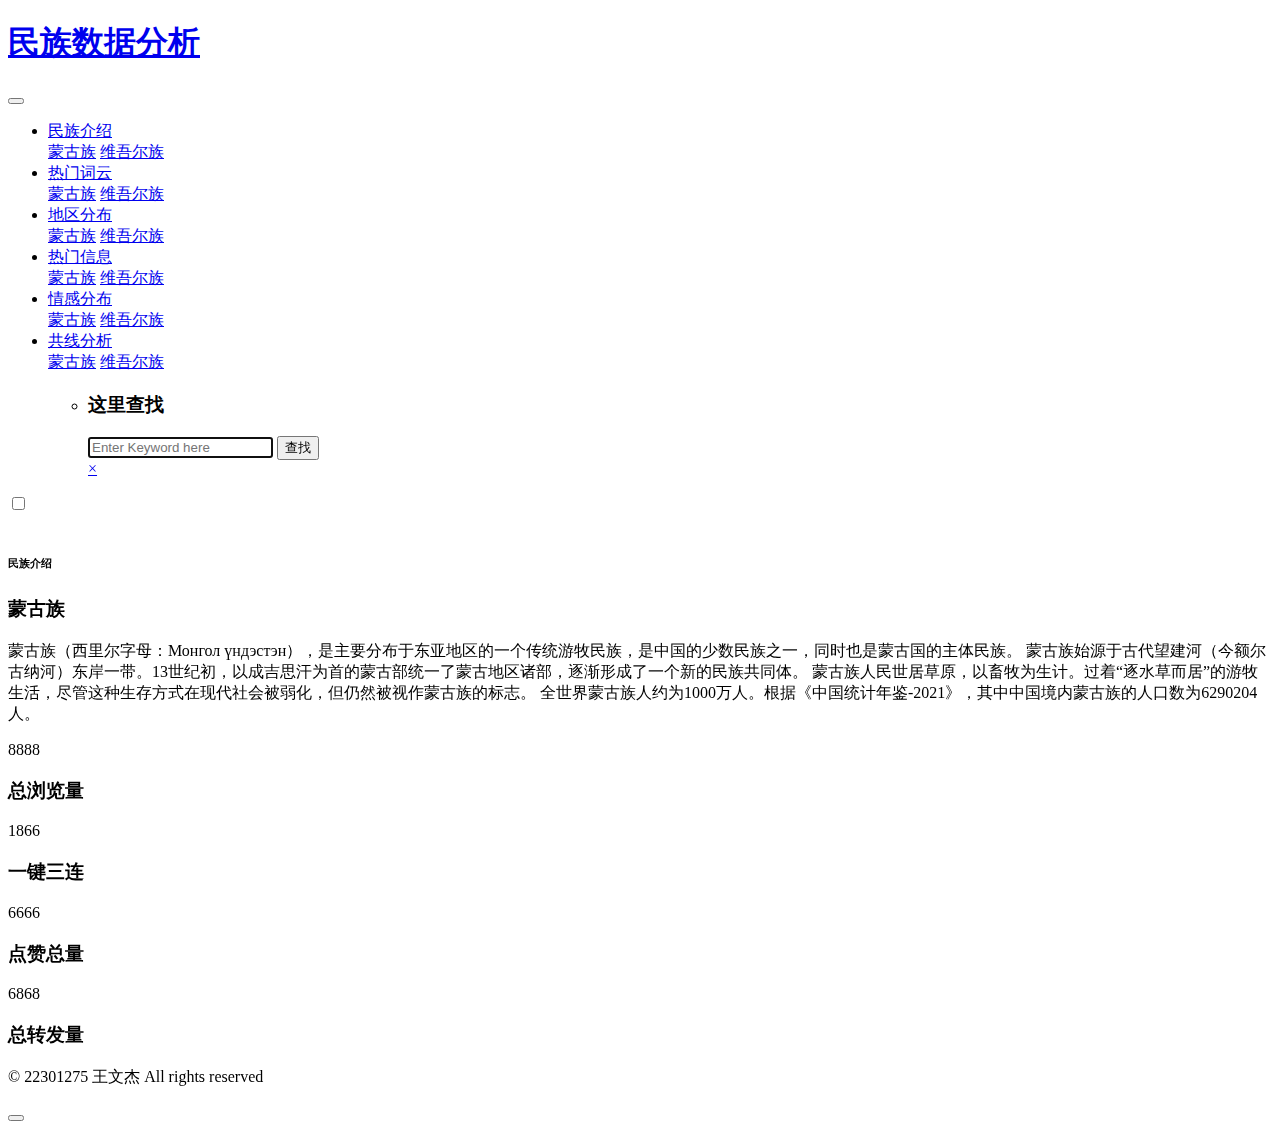
==== index.html @ 49b55509 "Add files via upload" ====
<!doctype html>
<html lang="en">

<head>
    <!-- Required meta tags -->
    <meta charset="utf-8">
    <meta name="viewport" content="width=device-width, initial-scale=1, shrink-to-fit=no">
    <title>民族数据分析</title>

    <!-- google-fonts -->
    <link href="https://fonts.googleapis.com/css2?family=Montserrat:wght@300;400;600&display=swap" rel="stylesheet">
    <link href="https://fonts.googleapis.com/css2?family=Poppins:wght@200;300;500;700;900&display=swap"
        rel="stylesheet">
    <!-- //google-fonts -->

    <!-- Template CSS Style link -->
    <link rel="stylesheet" href="static/css/style-liberty.css">

</head>

<body>


<!--header-->
<header id="site-header" class="fixed-top">
    <div class="container">
        <nav class="navbar navbar-expand-lg stroke">
            <h1>
                <a class="navbar-brand" href="index.html">
                    <span class="fa fa-lightbulb"></span> 民族数据分析
                </a>
            </h1>
            <button class="navbar-toggler  collapsed bg-gradient" type="button" data-bs-toggle="collapse"
                data-bs-target="#navbarTogglerDemo02" aria-controls="navbarTogglerDemo02" aria-expanded="false"
                aria-label="Toggle navigation">
                <span class="navbar-toggler-icon fa icon-expand fa-bars"></span>
                <span class="navbar-toggler-icon fa icon-close fa-times"></span>
            </button>

            <div class="collapse navbar-collapse" id="navbarTogglerDemo02">
                <ul class="navbar-nav ms-lg-auto">
                    <li class="nav-item active">
                        <a class="nav-link dropdown-toggle" href="#" id="navbarDropdown" role="button"
                            data-bs-toggle="dropdown" aria-haspopup="true" aria-expanded="false">
                            民族介绍 <span class="fas fa-angle-down"></span>
                        </a>
                        <div class="dropdown-menu" aria-labelledby="navbarDropdown">
                            <a class="dropdown-item active" href="index.html">蒙古族</a>
                            <a class="dropdown-item" href="index1.html">维吾尔族</a>
                        </div>
                    </li>
                    <li class="nav-item">
                        <a class="nav-link dropdown-toggle" href="#" id="navbarDropdown" role="button"
                            data-bs-toggle="dropdown" aria-haspopup="true" aria-expanded="false">
                            热门词云 <span class="fas fa-angle-down"></span>
                        </a>
                        <div class="dropdown-menu" aria-labelledby="navbarDropdown">
                            <a class="dropdown-item" href="wordCould.html">蒙古族</a>
                            <a class="dropdown-item" href="wordCould1">维吾尔族</a>
                        </div>
                    </li>
                    <li class="nav-item">
                        <a class="nav-link dropdown-toggle" href="#" id="navbarDropdown" role="button"
                            data-bs-toggle="dropdown" aria-haspopup="true" aria-expanded="false">
                            地区分布 <span class="fas fa-angle-down"></span>
                        </a>
                        <div class="dropdown-menu" aria-labelledby="navbarDropdown">
                            <a class="dropdown-item" href="area">蒙古族</a>
                            <a class="dropdown-item" href="area1">维吾尔族</a>
                        </div>
                    </li>

                    <li class="nav-item">
                        <a class="nav-link dropdown-toggle" href="#" id="navbarDropdown" role="button"
                            data-bs-toggle="dropdown" aria-haspopup="true" aria-expanded="false">
                            热门信息 <span class="fas fa-angle-down"></span>
                        </a>
                        <div class="dropdown-menu" aria-labelledby="navbarDropdown">
                            <a class="dropdown-item" href="list">蒙古族</a>
                            <a class="dropdown-item" href="list1">维吾尔族</a>
                        </div>
                    </li>

                    <li class="nav-item">
                        <a class="nav-link dropdown-toggle" href="#" id="navbarDropdown" role="button"
                            data-bs-toggle="dropdown" aria-haspopup="true" aria-expanded="false">
                            情感分布 <span class="fas fa-angle-down"></span>
                        </a>
                        <div class="dropdown-menu" aria-labelledby="navbarDropdown">
                            <a class="dropdown-item" href="emo.html">蒙古族</a>
                            <a class="dropdown-item" href="emo1.html">维吾尔族</a>
                        </div>
                    </li>
                    <li class="nav-item">
                        <a class="nav-link dropdown-toggle" href="#" id="navbarDropdown" role="button"
                            data-bs-toggle="dropdown" aria-haspopup="true" aria-expanded="false">
                            共线分析 <span class="fas fa-angle-down"></span>
                        </a>
                        <div class="dropdown-menu" aria-labelledby="navbarDropdown">
                            <a class="dropdown-item" href="xian">蒙古族</a>
                            <a class="dropdown-item" href="xian1">维吾尔族</a>
                        </div>
                    </li>
                    <!--/search-right-->
                    <ul class="header-search">
                        <li class="nav-item search-right">
                            <a href="#search" class="btn search-btn btn-light" title="search"><span class="fas fa-search" aria-hidden="true"></span></a>
                            <!-- search popup -->
                            <div id="search" class="pop-overlay">
                                <div class="popup">
                                    <h3 class="title-w3l two mb-4 text-left">这里查找</h3>
                                    <form action="#" method="GET" class="search-box d-sm-flex position-relative">
                                        <input type="search" placeholder="Enter Keyword here" name="search" required="required" autofocus="">
                                        <button type="submit" class="btn btn-style btn-primary"> 查找</button>
                                    </form>
                                </div>
                                <a class="close" href="#close">×</a>
                            </div>
                            <!-- /search popup -->
                        </li>
                    </ul>
                    <!--//search-right-->
                </ul>
            </div>
            <!-- search button -->

            <!-- //search button -->

            <!-- toggle switch for light and dark theme -->
            <div class="cont-ser-position">
                <nav class="navigation">
                    <div class="theme-switch-wrapper">
                        <label class="theme-switch" for="checkbox">
                            <input type="checkbox" id="checkbox">
                            <div class="mode-container">
                                <i class="gg-sun"></i>
                                <i class="gg-moon"></i>
                            </div>
                        </label>
                    </div>
                </nav>
            </div>
            <!-- //toggle switch for light and dark theme -->
        </nav>
    </div>
</header>
<!--//header-->


<!-- About Section-->
<section class="w3l-about py-5" id="about">
    <div class="container py-md-5 py-2">
        <div class="row w3l-row">
            <div class="col-lg-6 w3l-image pe-lg-5 mb-lg-0 mb-md-5 mb-4">
                <img src="static/images/menggu.jpg" alt="" class="img-fluid">
            </div>
            <div class="col-lg-6 w3l-about-info px-lg-4 align-center">
                <h6 class="w3l-title-small mb-1">民族介绍</h6>
                <h3 class="w3l-title-main mb-2">蒙古族</h3>
                <p class="my-4 pe-lg-5">蒙古族（西里尔字母：Монгол үндэстэн），是主要分布于东亚地区的一个传统游牧民族，是中国的少数民族之一，同时也是蒙古国的主体民族。
                   蒙古族始源于古代望建河（今额尔古纳河）东岸一带。13世纪初，以成吉思汗为首的蒙古部统一了蒙古地区诸部，逐渐形成了一个新的民族共同体。
                   蒙古族人民世居草原，以畜牧为生计。过着“逐水草而居”的游牧生活，尽管这种生存方式在现代社会被弱化，但仍然被视作蒙古族的标志。
                    全世界蒙古族人约为1000万人。根据《中国统计年鉴-2021》，其中中国境内蒙古族的人口数为6290204人。
                    </p>
            </div>
        </div>
    </div>
</section>
<!-- //About Section-->


<!-- Stats Section-->
<section class="w3l-stats-section py-5" id="stats">
    <div class="container py-lg-5 py-md-4 py-3">
        <div class="w3l-stats-inner-inf py-lg-4">
            <div class="row stats-con">
               <div class="col-lg-3 col-6 stats_info counter_grid">
                    <div class="d-flex">
                        <i class="fas fa-chalkboard-teacher"></i>
                        <p class="counter"> 8888 </p>
                    </div>
                    <h3>总浏览量</h3>
                </div>
                <div class="col-lg-3 col-6 stats_info counter_grid">
                    <div class="d-flex">
                        <i class="fas fa-users"></i>
                        <p class="counter"> 1866 </p>
                    </div>
                    <h3>一键三连</h3>
                </div>
                <div class="col-lg-3 col-6 stats_info counter_grid mt-lg-0 mt-sm-5 mt-5">
                    <div class="d-flex">
                        <i class="fas fa-headset"></i>
                        <p class="counter"> 6666 </p>
                    </div>
                    <h3>点赞总量</h3>
                </div>
                <div class="col-lg-3 col-6 stats_info counter_grid mt-lg-0 mt-sm-5 mt-5">
                    <div class="d-flex">
                        <i class="fas fa-project-diagram"></i>
                        <p class="counter"> 6868 </p>
                    </div>
                    <h3>总转发量</h3>
                </div>

            </div>
        </div>
    </div>
</section>
<!-- //Stats Section-->



<!-- footer block -->
<footer class="w3l-footer-29-main">

            <!-- copyright -->
            <p class="copy-footer-29 text-center mt-5 pb-2">© 22301275 王文杰 All rights reserved</p>
            <!-- //copyright -->

</footer>
<!-- //footer block -->




<!-- Js scripts -->
<!-- move top -->
<button onclick="topFunction()" id="movetop" title="Go to top">
    <span class="fas fa-level-up-alt" aria-hidden="true"></span>
</button>
<script>
    // When the user scrolls down 20px from the top of the document, show the button
    window.onscroll = function () {
        scrollFunction()
    };

    function scrollFunction() {
        if (document.body.scrollTop > 20 || document.documentElement.scrollTop > 20) {
            document.getElementById("movetop").style.display = "block";
        } else {
            document.getElementById("movetop").style.display = "none";
        }
    }

    // When the user clicks on the button, scroll to the top of the document
    function topFunction() {
        document.body.scrollTop = 0;
        document.documentElement.scrollTop = 0;
    }
</script>
<!-- //move top -->

<!-- common jquery plugin -->
<script src="static/js/jquery-3.3.1.min.js"></script>
<!-- //common jquery plugin -->

<!-- theme switch js (light and dark)-->
<script src="static/js/theme-change.js"></script>
<!-- //theme switch js (light and dark)-->

<!--/stats-number-counter-->
<script src="static/js/jquery.waypoints.min.js"></script>
<script src="static/js/jquery.countup.js"></script>
<script>
    $('.counter').countUp();

</script>
<!--//stats-number-counter-->

<!--/owlcarousel-->
<script src="static/js/owl.carousel.js"></script>
<!-- //tesimonials-->
<script>
    $(document).ready(function() {
        $("#owl-demo1").owlCarousel({
            loop: true,
            nav: false,
            responsiveClass: true,
            responsive: {
                0: {
                    items: 1,
                    nav: false
                },
                736: {
                    items: 1,
                    nav: false
                }
            }
        })
    })

</script>
<!-- //tesimonials-->

<!-- MENU-JS -->
<script>
    $(window).on("scroll", function () {
        var scroll = $(window).scrollTop();

        if (scroll >= 80) {
            $("#site-header").addClass("nav-fixed");
        } else {
            $("#site-header").removeClass("nav-fixed");
        }
    });

    //Main navigation Active Class Add Remove
    $(".navbar-toggler").on("click", function () {
        $("header").toggleClass("active");
    });
    $(document).on("ready", function () {
        if ($(window).width() > 991) {
            $("header").removeClass("active");
        }
        $(window).on("resize", function () {
            if ($(window).width() > 991) {
                $("header").removeClass("active");
            }
        });
    });
</script>
<!-- //MENU-JS -->

<!-- disable body scroll which navbar is in active -->
<script>
    $(function () {
        $('.navbar-toggler').click(function () {
            $('body').toggleClass('noscroll');
        })
    });
</script>
<!-- //disable body scroll which navbar is in active -->

<!--bootstrap-->
<script src="static/js/bootstrap.min.js"></script>
<!-- //bootstrap-->
<!-- //Js scripts -->

</body>

</html>
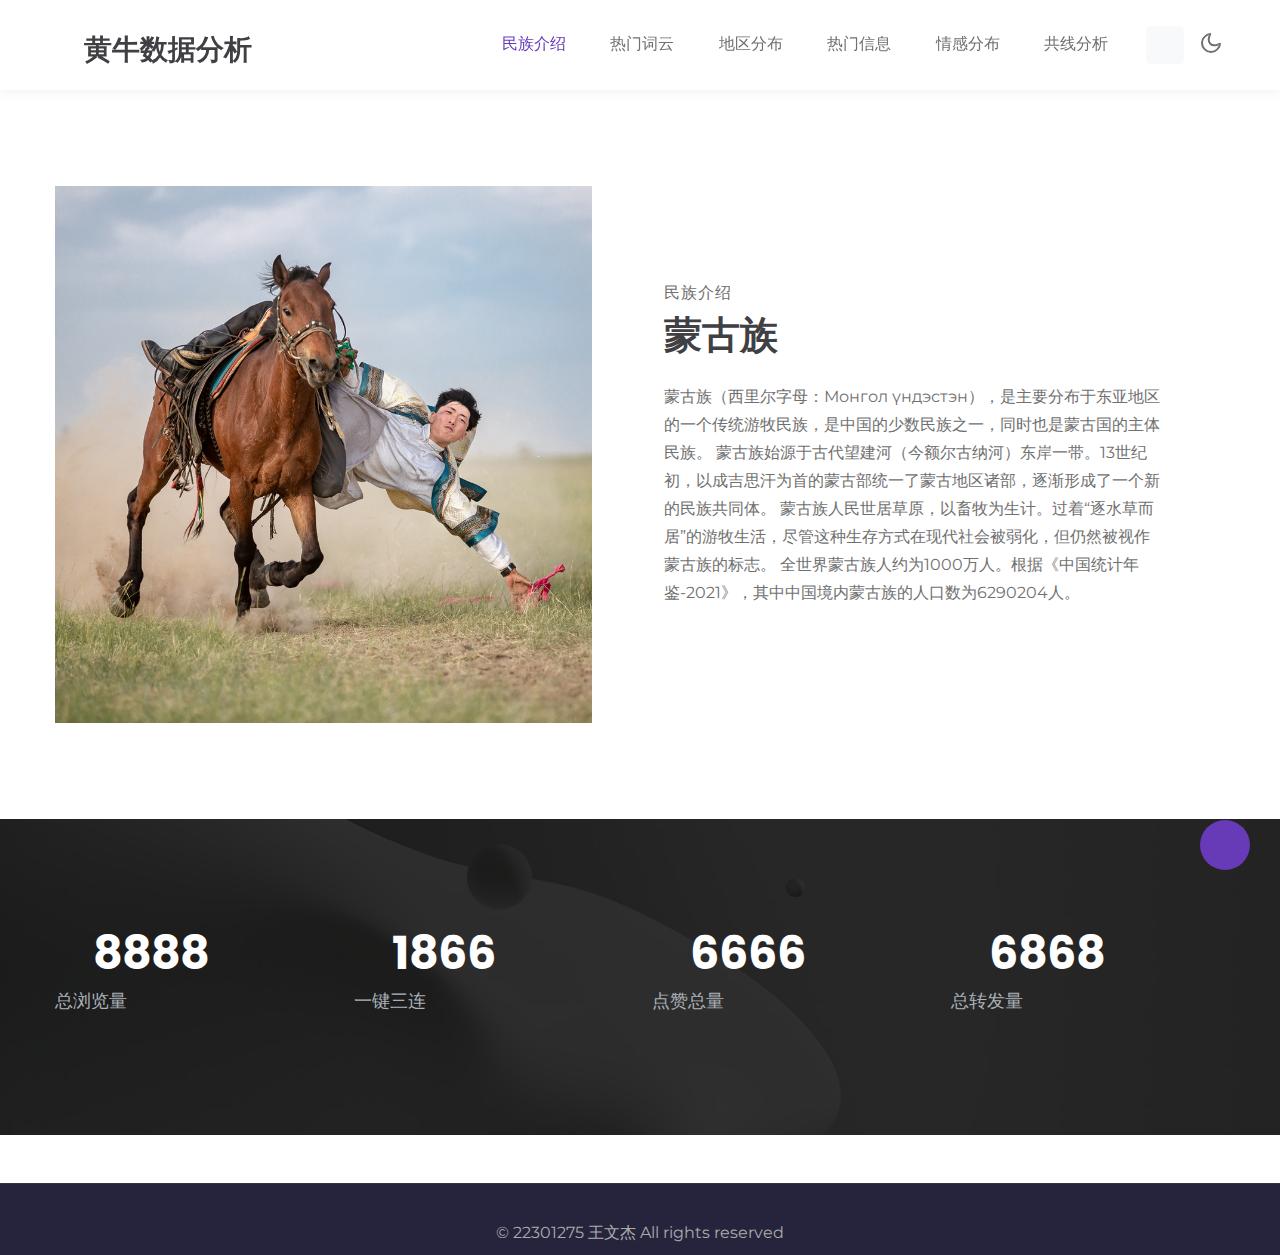
==== commit e55360b9: "Update index.html" ====
--- a/index.html
+++ b/index.html
@@ -5,7 +5,7 @@
     <!-- Required meta tags -->
     <meta charset="utf-8">
     <meta name="viewport" content="width=device-width, initial-scale=1, shrink-to-fit=no">
-    <title>民族数据分析</title>
+    <title>黄牛数据分析</title>
 
     <!-- google-fonts -->
     <link href="https://fonts.googleapis.com/css2?family=Montserrat:wght@300;400;600&display=swap" rel="stylesheet">
@@ -27,7 +27,7 @@
         <nav class="navbar navbar-expand-lg stroke">
             <h1>
                 <a class="navbar-brand" href="index.html">
-                    <span class="fa fa-lightbulb"></span> 民族数据分析
+                    <span class="fa fa-lightbulb"></span> 黄牛数据分析
                 </a>
             </h1>
             <button class="navbar-toggler  collapsed bg-gradient" type="button" data-bs-toggle="collapse"
--- a/static/css/style-liberty.css
+++ b/static/css/style-liberty.css
@@ -0,0 +1,22384 @@
+@charset "UTF-8";
+
+/*--
+Author: W3layouts
+Author URL: http://w3layouts.com
+--*/
+
+
+/*!
+ * Bootstrap v5.0.1 (https://getbootstrap.com/)
+ * Copyright 2011-2021 The Bootstrap Authors
+ * Copyright 2011-2021 Twitter, Inc.
+ * Licensed under MIT (https://github.com/twbs/bootstrap/blob/main/LICENSE)
+ */
+:root {
+  --bs-blue: #0d6efd;
+  --bs-indigo: #6610f2;
+  --bs-purple: #6f42c1; --bs-pink: #d63384;
+  --bs-red: #dc3545;
+  --bs-orange: #fd7e14;
+  --bs-yellow: #ffc107;
+  --bs-green: #198754;
+  --bs-teal: #20c997;
+  --bs-cyan: #0dcaf0;
+  --bs-white: #fff;
+  --bs-gray: #6c757d;
+  --bs-gray-dark: #343a40;
+  --bs-primary: #0d6efd;
+  --bs-secondary: #6c757d;
+  --bs-success: #198754;
+  --bs-info: #0dcaf0;
+  --bs-warning: #ffc107;
+  --bs-danger: #dc3545;
+  --bs-light: #f8f9fa;
+  --bs-dark: #212529;
+  --bs-font-sans-serif: system-ui, -apple-system, "Segoe UI", Roboto, "Helvetica Neue", Arial, "Noto Sans", "Liberation Sans", sans-serif, "Apple Color Emoji", "Segoe UI Emoji", "Segoe UI Symbol", "Noto Color Emoji";
+  --bs-font-monospace: SFMono-Regular, Menlo, Monaco, Consolas, "Liberation Mono", "Courier New", monospace;
+  --bs-gradient: linear-gradient(180deg, rgba(255, 255, 255, 0.15), rgba(255, 255, 255, 0))
+}
+
+*,
+::after,
+::before {
+  box-sizing: border-box
+}
+
+@media (prefers-reduced-motion:no-preference) {
+  :root {
+    scroll-behavior: smooth
+  }
+}
+
+body {
+  margin: 0;
+  font-family: 'Montserrat', sans-serif;
+  font-size: 1rem;
+  font-weight: 400;
+  line-height: 1.5;
+  color: #212529;
+  background-color: #fff;
+  -webkit-text-size-adjust: 100%;
+  -webkit-tap-highlight-color: transparent
+}
+
+hr {
+  margin: 1rem 0;
+  color: inherit;
+  background-color: currentColor;
+  border: 0;
+  opacity: .25
+}
+
+hr:not([size]) {
+  height: 1px
+}
+
+.h1,
+.h2,
+.h3,
+.h4,
+.h5,
+.h6,
+h1,
+h2,
+h3,
+h4,
+h5,
+h6 {
+  margin-top: 0;
+  margin-bottom: .5rem;
+  font-weight: 700;
+  line-height: 1.2
+}
+
+.h1,
+h1 {
+  font-size: calc(1.375rem + 1.5vw)
+}
+
+@media (min-width:1200px) {
+
+  .h1,
+  h1 {
+    font-size: 2.5rem
+  }
+}
+
+.h2,
+h2 {
+  font-size: calc(1.325rem + .9vw)
+}
+
+@media (min-width:1200px) {
+
+  .h2,
+  h2 {
+    font-size: 2rem
+  }
+}
+
+.h3,
+h3 {
+  font-size: calc(1.3rem + .6vw)
+}
+
+@media (min-width:1200px) {
+
+  .h3,
+  h3 {
+    font-size: 1.75rem
+  }
+}
+
+.h4,
+h4 {
+  font-size: calc(1.275rem + .3vw)
+}
+
+@media (min-width:1200px) {
+
+  .h4,
+  h4 {
+    font-size: 1.5rem
+  }
+}
+
+.h5,
+h5 {
+  font-size: 1.25rem
+}
+
+.h6,
+h6 {
+  font-size: 1rem
+}
+
+p {
+  margin-top: 0;
+  margin-bottom: 1rem
+}
+
+abbr[data-bs-original-title],
+abbr[title] {
+  -webkit-text-decoration: underline dotted;
+  text-decoration: underline dotted;
+  cursor: help;
+  -webkit-text-decoration-skip-ink: none;
+  text-decoration-skip-ink: none
+}
+
+address {
+  margin-bottom: 1rem;
+  font-style: normal;
+  line-height: inherit
+}
+
+ol,
+ul {
+  padding-left: 2rem
+}
+
+dl,
+ol,
+ul {
+  margin-top: 0;
+  margin-bottom: 1rem
+}
+
+ol ol,
+ol ul,
+ul ol,
+ul ul {
+  margin-bottom: 0
+}
+
+dt {
+  font-weight: 700
+}
+
+dd {
+  margin-bottom: .5rem;
+  margin-left: 0
+}
+
+blockquote {
+  margin: 0 0 1rem
+}
+
+b,
+strong {
+  font-weight: bolder
+}
+
+.small,
+small {
+  font-size: .875em
+}
+
+.mark,
+mark {
+  padding: .2em;
+  background-color: #fcf8e3
+}
+
+sub,
+sup {
+  position: relative;
+  font-size: .75em;
+  line-height: 0;
+  vertical-align: baseline
+}
+
+sub {
+  bottom: -.25em
+}
+
+sup {
+  top: -.5em
+}
+
+a {
+  color: var(--primary-color);
+  text-decoration: underline;
+
+}
+
+a:hover {
+  color: var(--primary-color);
+}
+
+a:not([href]):not([class]),
+a:not([href]):not([class]):hover {
+  color: inherit;
+  text-decoration: none
+}
+
+code,
+kbd,
+pre,
+samp {
+  font-family: 'Sarabun', sans-serif;
+  font-size: 1em;
+  direction: ltr;
+  unicode-bidi: bidi-override
+}
+
+pre {
+  display: block;
+  margin-top: 0;
+  margin-bottom: 1rem;
+  overflow: auto;
+  font-size: .875em
+}
+
+pre code {
+  font-size: inherit;
+  color: inherit;
+  word-break: normal
+}
+
+code {
+  font-size: .875em;
+  color: #d63384;
+  word-wrap: break-word
+}
+
+a>code {
+  color: inherit
+}
+
+kbd {
+  padding: .2rem .4rem;
+  font-size: .875em;
+  color: #fff;
+  background-color: #212529;
+  border-radius: .2rem
+}
+
+kbd kbd {
+  padding: 0;
+  font-size: 1em;
+  font-weight: 700
+}
+
+figure {
+  margin: 0 0 1rem
+}
+
+img,
+svg {
+  vertical-align: middle
+}
+
+table {
+  caption-side: bottom;
+  border-collapse: collapse
+}
+
+caption {
+  padding-top: .5rem;
+  padding-bottom: .5rem;
+  color: #6c757d;
+  text-align: left
+}
+
+th {
+  text-align: inherit;
+  text-align: -webkit-match-parent
+}
+
+tbody,
+td,
+tfoot,
+th,
+thead,
+tr {
+  border-color: inherit;
+  border-style: solid;
+  border-width: 0
+}
+
+label {
+  display: inline-block
+}
+
+button {
+  border-radius: 0
+}
+
+button:focus:not(:focus-visible) {
+  outline: 0
+}
+
+button,
+input,
+optgroup,
+select,
+textarea {
+  margin: 0;
+  font-family: 'Montserrat', sans-serif;
+  font-size: inherit;
+  line-height: inherit
+}
+
+button,
+select {
+  text-transform: none
+}
+
+[role=button] {
+  cursor: pointer
+}
+
+select {
+  word-wrap: normal
+}
+
+select:disabled {
+  opacity: 1
+}
+
+[list]::-webkit-calendar-picker-indicator {
+  display: none
+}
+
+[type=button],
+[type=reset],
+[type=submit],
+button {
+  -webkit-appearance: button
+}
+
+[type=button]:not(:disabled),
+[type=reset]:not(:disabled),
+[type=submit]:not(:disabled),
+button:not(:disabled) {
+  cursor: pointer
+}
+
+::-moz-focus-inner {
+  padding: 0;
+  border-style: none
+}
+
+textarea {
+  resize: vertical
+}
+
+fieldset {
+  min-width: 0;
+  padding: 0;
+  margin: 0;
+  border: 0
+}
+
+legend {
+  float: left;
+  width: 100%;
+  padding: 0;
+  margin-bottom: .5rem;
+  font-size: calc(1.275rem + .3vw);
+  line-height: inherit
+}
+
+@media (min-width:1200px) {
+  legend {
+    font-size: 1.5rem
+  }
+}
+
+legend+* {
+  clear: left
+}
+
+::-webkit-datetime-edit-day-field,
+::-webkit-datetime-edit-fields-wrapper,
+::-webkit-datetime-edit-hour-field,
+::-webkit-datetime-edit-minute,
+::-webkit-datetime-edit-month-field,
+::-webkit-datetime-edit-text,
+::-webkit-datetime-edit-year-field {
+  padding: 0
+}
+
+::-webkit-inner-spin-button {
+  height: auto
+}
+
+[type=search] {
+  outline-offset: -2px;
+  -webkit-appearance: textfield
+}
+
+::-webkit-search-decoration {
+  -webkit-appearance: none
+}
+
+::-webkit-color-swatch-wrapper {
+  padding: 0
+}
+
+::file-selector-button {
+  font: inherit
+}
+
+::-webkit-file-upload-button {
+  font: inherit;
+  -webkit-appearance: button
+}
+
+output {
+  display: inline-block
+}
+
+iframe {
+  border: 0
+}
+
+summary {
+  display: list-item;
+  cursor: pointer
+}
+
+progress {
+  vertical-align: baseline
+}
+
+[hidden] {
+  display: none !important
+}
+
+.lead {
+  font-size: 1.25rem;
+  font-weight: 300
+}
+
+.display-1 {
+  font-size: calc(1.625rem + 4.5vw);
+  font-weight: 300;
+  line-height: 1.2
+}
+
+@media (min-width:1200px) {
+  .display-1 {
+    font-size: 5rem
+  }
+}
+
+.display-2 {
+  font-size: calc(1.575rem + 3.9vw);
+  font-weight: 300;
+  line-height: 1.2
+}
+
+@media (min-width:1200px) {
+  .display-2 {
+    font-size: 4.5rem
+  }
+}
+
+.display-3 {
+  font-size: calc(1.525rem + 3.3vw);
+  font-weight: 300;
+  line-height: 1.2
+}
+
+@media (min-width:1200px) {
+  .display-3 {
+    font-size: 4rem
+  }
+}
+
+.display-4 {
+  font-size: calc(1.475rem + 2.7vw);
+  font-weight: 300;
+  line-height: 1.2
+}
+
+@media (min-width:1200px) {
+  .display-4 {
+    font-size: 3.5rem
+  }
+}
+
+.display-5 {
+  font-size: calc(1.425rem + 2.1vw);
+  font-weight: 300;
+  line-height: 1.2
+}
+
+@media (min-width:1200px) {
+  .display-5 {
+    font-size: 3rem
+  }
+}
+
+.display-6 {
+  font-size: calc(1.375rem + 1.5vw);
+  font-weight: 300;
+  line-height: 1.2
+}
+
+@media (min-width:1200px) {
+  .display-6 {
+    font-size: 2.5rem
+  }
+}
+
+.list-unstyled {
+  padding-left: 0;
+  list-style: none
+}
+
+.list-inline {
+  padding-left: 0;
+  list-style: none
+}
+
+.list-inline-item {
+  display: inline-block
+}
+
+.list-inline-item:not(:last-child) {
+  margin-right: .5rem
+}
+
+.initialism {
+  font-size: .875em;
+  text-transform: uppercase
+}
+
+.blockquote {
+  margin-bottom: 1rem;
+  font-size: 1.25rem
+}
+
+.blockquote> :last-child {
+  margin-bottom: 0
+}
+
+.blockquote-footer {
+  margin-top: -1rem;
+  margin-bottom: 1rem;
+  font-size: .875em;
+  color: #6c757d
+}
+
+.blockquote-footer::before {
+  content: "— "
+}
+
+.img-fluid {
+  max-width: 100%;
+  height: auto
+}
+
+.img-thumbnail {
+  padding: .25rem;
+  background-color: #fff;
+  border: 1px solid #dee2e6;
+  border-radius: .25rem;
+  max-width: 100%;
+  height: auto
+}
+
+.figure {
+  display: inline-block
+}
+
+.figure-img {
+  margin-bottom: .5rem;
+  line-height: 1
+}
+
+.figure-caption {
+  font-size: .875em;
+  color: #6c757d
+}
+
+.container,
+.container-fluid,
+.container-lg,
+.container-md,
+.container-sm,
+.container-xl,
+.container-xxl {
+  width: 100%;
+  padding-right: var(--bs-gutter-x, .75rem);
+  padding-left: var(--bs-gutter-x, .75rem);
+  margin-right: auto;
+  margin-left: auto
+}
+
+@media (min-width:576px) {
+
+  .container,
+  .container-sm {
+    max-width: 540px
+  }
+}
+
+@media (min-width:768px) {
+
+  .container,
+  .container-md,
+  .container-sm {
+    max-width: 720px
+  }
+}
+
+@media (min-width:992px) {
+
+  .container,
+  .container-lg,
+  .container-md,
+  .container-sm {
+    max-width: 960px
+  }
+}
+
+@media (min-width:1200px) {
+
+  .container,
+  .container-lg,
+  .container-md,
+  .container-sm,
+  .container-xl {
+    max-width: 1140px
+  }
+}
+
+@media (min-width:1400px) {
+
+  .container,
+  .container-lg,
+  .container-md,
+  .container-sm,
+  .container-xl,
+  .container-xxl {
+    max-width: 1320px
+  }
+}
+
+.row {
+  --bs-gutter-x: 1.5rem;
+  --bs-gutter-y: 0;
+  display: flex;
+  flex-wrap: wrap;
+  margin-top: calc(var(--bs-gutter-y) * -1);
+  margin-right: calc(var(--bs-gutter-x)/ -2);
+  margin-left: calc(var(--bs-gutter-x)/ -2)
+}
+
+.row>* {
+  flex-shrink: 0;
+  width: 100%;
+  max-width: 100%;
+  padding-right: calc(var(--bs-gutter-x)/ 2);
+  padding-left: calc(var(--bs-gutter-x)/ 2);
+  margin-top: var(--bs-gutter-y)
+}
+
+.col {
+  flex: 1 0 0%
+}
+
+.row-cols-auto>* {
+  flex: 0 0 auto;
+  width: auto
+}
+
+.row-cols-1>* {
+  flex: 0 0 auto;
+  width: 100%
+}
+
+.row-cols-2>* {
+  flex: 0 0 auto;
+  width: 50%
+}
+
+.row-cols-3>* {
+  flex: 0 0 auto;
+  width: 33.3333333333%
+}
+
+.row-cols-4>* {
+  flex: 0 0 auto;
+  width: 25%
+}
+
+.row-cols-5>* {
+  flex: 0 0 auto;
+  width: 20%
+}
+
+.row-cols-6>* {
+  flex: 0 0 auto;
+  width: 16.6666666667%
+}
+
+.col-auto {
+  flex: 0 0 auto;
+  width: auto
+}
+
+.col-1 {
+  flex: 0 0 auto;
+  width: 8.3333333333%
+}
+
+.col-2 {
+  flex: 0 0 auto;
+  width: 16.6666666667%
+}
+
+.col-3 {
+  flex: 0 0 auto;
+  width: 25%
+}
+
+.col-4 {
+  flex: 0 0 auto;
+  width: 33.3333333333%
+}
+
+.col-5 {
+  flex: 0 0 auto;
+  width: 41.6666666667%
+}
+
+.col-6 {
+  flex: 0 0 auto;
+  width: 50%
+}
+
+.col-7 {
+  flex: 0 0 auto;
+  width: 58.3333333333%
+}
+
+.col-8 {
+  flex: 0 0 auto;
+  width: 66.6666666667%
+}
+
+.col-9 {
+  flex: 0 0 auto;
+  width: 75%
+}
+
+.col-10 {
+  flex: 0 0 auto;
+  width: 83.3333333333%
+}
+
+.col-11 {
+  flex: 0 0 auto;
+  width: 91.6666666667%
+}
+
+.col-12 {
+  flex: 0 0 auto;
+  width: 100%
+}
+
+.offset-1 {
+  margin-left: 8.3333333333%
+}
+
+.offset-2 {
+  margin-left: 16.6666666667%
+}
+
+.offset-3 {
+  margin-left: 25%
+}
+
+.offset-4 {
+  margin-left: 33.3333333333%
+}
+
+.offset-5 {
+  margin-left: 41.6666666667%
+}
+
+.offset-6 {
+  margin-left: 50%
+}
+
+.offset-7 {
+  margin-left: 58.3333333333%
+}
+
+.offset-8 {
+  margin-left: 66.6666666667%
+}
+
+.offset-9 {
+  margin-left: 75%
+}
+
+.offset-10 {
+  margin-left: 83.3333333333%
+}
+
+.offset-11 {
+  margin-left: 91.6666666667%
+}
+
+.g-0,
+.gx-0 {
+  --bs-gutter-x: 0
+}
+
+.g-0,
+.gy-0 {
+  --bs-gutter-y: 0
+}
+
+.g-1,
+.gx-1 {
+  --bs-gutter-x: 0.25rem
+}
+
+.g-1,
+.gy-1 {
+  --bs-gutter-y: 0.25rem
+}
+
+.g-2,
+.gx-2 {
+  --bs-gutter-x: 0.5rem
+}
+
+.g-2,
+.gy-2 {
+  --bs-gutter-y: 0.5rem
+}
+
+.g-3,
+.gx-3 {
+  --bs-gutter-x: 1rem
+}
+
+.g-3,
+.gy-3 {
+  --bs-gutter-y: 1rem
+}
+
+.g-4,
+.gx-4 {
+  --bs-gutter-x: 1.5rem
+}
+
+.g-4,
+.gy-4 {
+  --bs-gutter-y: 1.5rem
+}
+
+.g-5,
+.gx-5 {
+  --bs-gutter-x: 3rem
+}
+
+.g-5,
+.gy-5 {
+  --bs-gutter-y: 3rem
+}
+
+@media (min-width:576px) {
+  .col-sm {
+    flex: 1 0 0%
+  }
+
+  .row-cols-sm-auto>* {
+    flex: 0 0 auto;
+    width: auto
+  }
+
+  .row-cols-sm-1>* {
+    flex: 0 0 auto;
+    width: 100%
+  }
+
+  .row-cols-sm-2>* {
+    flex: 0 0 auto;
+    width: 50%
+  }
+
+  .row-cols-sm-3>* {
+    flex: 0 0 auto;
+    width: 33.3333333333%
+  }
+
+  .row-cols-sm-4>* {
+    flex: 0 0 auto;
+    width: 25%
+  }
+
+  .row-cols-sm-5>* {
+    flex: 0 0 auto;
+    width: 20%
+  }
+
+  .row-cols-sm-6>* {
+    flex: 0 0 auto;
+    width: 16.6666666667%
+  }
+
+  .col-sm-auto {
+    flex: 0 0 auto;
+    width: auto
+  }
+
+  .col-sm-1 {
+    flex: 0 0 auto;
+    width: 8.3333333333%
+  }
+
+  .col-sm-2 {
+    flex: 0 0 auto;
+    width: 16.6666666667%
+  }
+
+  .col-sm-3 {
+    flex: 0 0 auto;
+    width: 25%
+  }
+
+  .col-sm-4 {
+    flex: 0 0 auto;
+    width: 33.3333333333%
+  }
+
+  .col-sm-5 {
+    flex: 0 0 auto;
+    width: 41.6666666667%
+  }
+
+  .col-sm-6 {
+    flex: 0 0 auto;
+    width: 50%
+  }
+
+  .col-sm-7 {
+    flex: 0 0 auto;
+    width: 58.3333333333%
+  }
+
+  .col-sm-8 {
+    flex: 0 0 auto;
+    width: 66.6666666667%
+  }
+
+  .col-sm-9 {
+    flex: 0 0 auto;
+    width: 75%
+  }
+
+  .col-sm-10 {
+    flex: 0 0 auto;
+    width: 83.3333333333%
+  }
+
+  .col-sm-11 {
+    flex: 0 0 auto;
+    width: 91.6666666667%
+  }
+
+  .col-sm-12 {
+    flex: 0 0 auto;
+    width: 100%
+  }
+
+  .offset-sm-0 {
+    margin-left: 0
+  }
+
+  .offset-sm-1 {
+    margin-left: 8.3333333333%
+  }
+
+  .offset-sm-2 {
+    margin-left: 16.6666666667%
+  }
+
+  .offset-sm-3 {
+    margin-left: 25%
+  }
+
+  .offset-sm-4 {
+    margin-left: 33.3333333333%
+  }
+
+  .offset-sm-5 {
+    margin-left: 41.6666666667%
+  }
+
+  .offset-sm-6 {
+    margin-left: 50%
+  }
+
+  .offset-sm-7 {
+    margin-left: 58.3333333333%
+  }
+
+  .offset-sm-8 {
+    margin-left: 66.6666666667%
+  }
+
+  .offset-sm-9 {
+    margin-left: 75%
+  }
+
+  .offset-sm-10 {
+    margin-left: 83.3333333333%
+  }
+
+  .offset-sm-11 {
+    margin-left: 91.6666666667%
+  }
+
+  .g-sm-0,
+  .gx-sm-0 {
+    --bs-gutter-x: 0
+  }
+
+  .g-sm-0,
+  .gy-sm-0 {
+    --bs-gutter-y: 0
+  }
+
+  .g-sm-1,
+  .gx-sm-1 {
+    --bs-gutter-x: 0.25rem
+  }
+
+  .g-sm-1,
+  .gy-sm-1 {
+    --bs-gutter-y: 0.25rem
+  }
+
+  .g-sm-2,
+  .gx-sm-2 {
+    --bs-gutter-x: 0.5rem
+  }
+
+  .g-sm-2,
+  .gy-sm-2 {
+    --bs-gutter-y: 0.5rem
+  }
+
+  .g-sm-3,
+  .gx-sm-3 {
+    --bs-gutter-x: 1rem
+  }
+
+  .g-sm-3,
+  .gy-sm-3 {
+    --bs-gutter-y: 1rem
+  }
+
+  .g-sm-4,
+  .gx-sm-4 {
+    --bs-gutter-x: 1.5rem
+  }
+
+  .g-sm-4,
+  .gy-sm-4 {
+    --bs-gutter-y: 1.5rem
+  }
+
+  .g-sm-5,
+  .gx-sm-5 {
+    --bs-gutter-x: 3rem
+  }
+
+  .g-sm-5,
+  .gy-sm-5 {
+    --bs-gutter-y: 3rem
+  }
+}
+
+@media (min-width:768px) {
+  .col-md {
+    flex: 1 0 0%
+  }
+
+  .row-cols-md-auto>* {
+    flex: 0 0 auto;
+    width: auto
+  }
+
+  .row-cols-md-1>* {
+    flex: 0 0 auto;
+    width: 100%
+  }
+
+  .row-cols-md-2>* {
+    flex: 0 0 auto;
+    width: 50%
+  }
+
+  .row-cols-md-3>* {
+    flex: 0 0 auto;
+    width: 33.3333333333%
+  }
+
+  .row-cols-md-4>* {
+    flex: 0 0 auto;
+    width: 25%
+  }
+
+  .row-cols-md-5>* {
+    flex: 0 0 auto;
+    width: 20%
+  }
+
+  .row-cols-md-6>* {
+    flex: 0 0 auto;
+    width: 16.6666666667%
+  }
+
+  .col-md-auto {
+    flex: 0 0 auto;
+    width: auto
+  }
+
+  .col-md-1 {
+    flex: 0 0 auto;
+    width: 8.3333333333%
+  }
+
+  .col-md-2 {
+    flex: 0 0 auto;
+    width: 16.6666666667%
+  }
+
+  .col-md-3 {
+    flex: 0 0 auto;
+    width: 25%
+  }
+
+  .col-md-4 {
+    flex: 0 0 auto;
+    width: 33.3333333333%
+  }
+
+  .col-md-5 {
+    flex: 0 0 auto;
+    width: 41.6666666667%
+  }
+
+  .col-md-6 {
+    flex: 0 0 auto;
+    width: 50%
+  }
+
+  .col-md-7 {
+    flex: 0 0 auto;
+    width: 58.3333333333%
+  }
+
+  .col-md-8 {
+    flex: 0 0 auto;
+    width: 66.6666666667%
+  }
+
+  .col-md-9 {
+    flex: 0 0 auto;
+    width: 75%
+  }
+
+  .col-md-10 {
+    flex: 0 0 auto;
+    width: 83.3333333333%
+  }
+
+  .col-md-11 {
+    flex: 0 0 auto;
+    width: 91.6666666667%
+  }
+
+  .col-md-12 {
+    flex: 0 0 auto;
+    width: 100%
+  }
+
+  .offset-md-0 {
+    margin-left: 0
+  }
+
+  .offset-md-1 {
+    margin-left: 8.3333333333%
+  }
+
+  .offset-md-2 {
+    margin-left: 16.6666666667%
+  }
+
+  .offset-md-3 {
+    margin-left: 25%
+  }
+
+  .offset-md-4 {
+    margin-left: 33.3333333333%
+  }
+
+  .offset-md-5 {
+    margin-left: 41.6666666667%
+  }
+
+  .offset-md-6 {
+    margin-left: 50%
+  }
+
+  .offset-md-7 {
+    margin-left: 58.3333333333%
+  }
+
+  .offset-md-8 {
+    margin-left: 66.6666666667%
+  }
+
+  .offset-md-9 {
+    margin-left: 75%
+  }
+
+  .offset-md-10 {
+    margin-left: 83.3333333333%
+  }
+
+  .offset-md-11 {
+    margin-left: 91.6666666667%
+  }
+
+  .g-md-0,
+  .gx-md-0 {
+    --bs-gutter-x: 0
+  }
+
+  .g-md-0,
+  .gy-md-0 {
+    --bs-gutter-y: 0
+  }
+
+  .g-md-1,
+  .gx-md-1 {
+    --bs-gutter-x: 0.25rem
+  }
+
+  .g-md-1,
+  .gy-md-1 {
+    --bs-gutter-y: 0.25rem
+  }
+
+  .g-md-2,
+  .gx-md-2 {
+    --bs-gutter-x: 0.5rem
+  }
+
+  .g-md-2,
+  .gy-md-2 {
+    --bs-gutter-y: 0.5rem
+  }
+
+  .g-md-3,
+  .gx-md-3 {
+    --bs-gutter-x: 1rem
+  }
+
+  .g-md-3,
+  .gy-md-3 {
+    --bs-gutter-y: 1rem
+  }
+
+  .g-md-4,
+  .gx-md-4 {
+    --bs-gutter-x: 1.5rem
+  }
+
+  .g-md-4,
+  .gy-md-4 {
+    --bs-gutter-y: 1.5rem
+  }
+
+  .g-md-5,
+  .gx-md-5 {
+    --bs-gutter-x: 3rem
+  }
+
+  .g-md-5,
+  .gy-md-5 {
+    --bs-gutter-y: 3rem
+  }
+}
+
+@media (min-width:992px) {
+  .col-lg {
+    flex: 1 0 0%
+  }
+
+  .row-cols-lg-auto>* {
+    flex: 0 0 auto;
+    width: auto
+  }
+
+  .row-cols-lg-1>* {
+    flex: 0 0 auto;
+    width: 100%
+  }
+
+  .row-cols-lg-2>* {
+    flex: 0 0 auto;
+    width: 50%
+  }
+
+  .row-cols-lg-3>* {
+    flex: 0 0 auto;
+    width: 33.3333333333%
+  }
+
+  .row-cols-lg-4>* {
+    flex: 0 0 auto;
+    width: 25%
+  }
+
+  .row-cols-lg-5>* {
+    flex: 0 0 auto;
+    width: 20%
+  }
+
+  .row-cols-lg-6>* {
+    flex: 0 0 auto;
+    width: 16.6666666667%
+  }
+
+  .col-lg-auto {
+    flex: 0 0 auto;
+    width: auto
+  }
+
+  .col-lg-1 {
+    flex: 0 0 auto;
+    width: 8.3333333333%
+  }
+
+  .col-lg-2 {
+    flex: 0 0 auto;
+    width: 16.6666666667%
+  }
+
+  .col-lg-3 {
+    flex: 0 0 auto;
+    width: 25%
+  }
+
+  .col-lg-4 {
+    flex: 0 0 auto;
+    width: 33.3333333333%
+  }
+
+  .col-lg-5 {
+    flex: 0 0 auto;
+    width: 41.6666666667%
+  }
+
+  .col-lg-6 {
+    flex: 0 0 auto;
+    width: 50%
+  }
+
+  .col-lg-7 {
+    flex: 0 0 auto;
+    width: 58.3333333333%
+  }
+
+  .col-lg-8 {
+    flex: 0 0 auto;
+    width: 66.6666666667%
+  }
+
+  .col-lg-9 {
+    flex: 0 0 auto;
+    width: 75%
+  }
+
+  .col-lg-10 {
+    flex: 0 0 auto;
+    width: 83.3333333333%
+  }
+
+  .col-lg-11 {
+    flex: 0 0 auto;
+    width: 91.6666666667%
+  }
+
+  .col-lg-12 {
+    flex: 0 0 auto;
+    width: 100%
+  }
+
+  .offset-lg-0 {
+    margin-left: 0
+  }
+
+  .offset-lg-1 {
+    margin-left: 8.3333333333%
+  }
+
+  .offset-lg-2 {
+    margin-left: 16.6666666667%
+  }
+
+  .offset-lg-3 {
+    margin-left: 25%
+  }
+
+  .offset-lg-4 {
+    margin-left: 33.3333333333%
+  }
+
+  .offset-lg-5 {
+    margin-left: 41.6666666667%
+  }
+
+  .offset-lg-6 {
+    margin-left: 50%
+  }
+
+  .offset-lg-7 {
+    margin-left: 58.3333333333%
+  }
+
+  .offset-lg-8 {
+    margin-left: 66.6666666667%
+  }
+
+  .offset-lg-9 {
+    margin-left: 75%
+  }
+
+  .offset-lg-10 {
+    margin-left: 83.3333333333%
+  }
+
+  .offset-lg-11 {
+    margin-left: 91.6666666667%
+  }
+
+  .g-lg-0,
+  .gx-lg-0 {
+    --bs-gutter-x: 0
+  }
+
+  .g-lg-0,
+  .gy-lg-0 {
+    --bs-gutter-y: 0
+  }
+
+  .g-lg-1,
+  .gx-lg-1 {
+    --bs-gutter-x: 0.25rem
+  }
+
+  .g-lg-1,
+  .gy-lg-1 {
+    --bs-gutter-y: 0.25rem
+  }
+
+  .g-lg-2,
+  .gx-lg-2 {
+    --bs-gutter-x: 0.5rem
+  }
+
+  .g-lg-2,
+  .gy-lg-2 {
+    --bs-gutter-y: 0.5rem
+  }
+
+  .g-lg-3,
+  .gx-lg-3 {
+    --bs-gutter-x: 1rem
+  }
+
+  .g-lg-3,
+  .gy-lg-3 {
+    --bs-gutter-y: 1rem
+  }
+
+  .g-lg-4,
+  .gx-lg-4 {
+    --bs-gutter-x: 1.5rem
+  }
+
+  .g-lg-4,
+  .gy-lg-4 {
+    --bs-gutter-y: 1.5rem
+  }
+
+  .g-lg-5,
+  .gx-lg-5 {
+    --bs-gutter-x: 3rem
+  }
+
+  .g-lg-5,
+  .gy-lg-5 {
+    --bs-gutter-y: 3rem
+  }
+}
+
+@media (min-width:1200px) {
+  .col-xl {
+    flex: 1 0 0%
+  }
+
+  .row-cols-xl-auto>* {
+    flex: 0 0 auto;
+    width: auto
+  }
+
+  .row-cols-xl-1>* {
+    flex: 0 0 auto;
+    width: 100%
+  }
+
+  .row-cols-xl-2>* {
+    flex: 0 0 auto;
+    width: 50%
+  }
+
+  .row-cols-xl-3>* {
+    flex: 0 0 auto;
+    width: 33.3333333333%
+  }
+
+  .row-cols-xl-4>* {
+    flex: 0 0 auto;
+    width: 25%
+  }
+
+  .row-cols-xl-5>* {
+    flex: 0 0 auto;
+    width: 20%
+  }
+
+  .row-cols-xl-6>* {
+    flex: 0 0 auto;
+    width: 16.6666666667%
+  }
+
+  .col-xl-auto {
+    flex: 0 0 auto;
+    width: auto
+  }
+
+  .col-xl-1 {
+    flex: 0 0 auto;
+    width: 8.3333333333%
+  }
+
+  .col-xl-2 {
+    flex: 0 0 auto;
+    width: 16.6666666667%
+  }
+
+  .col-xl-3 {
+    flex: 0 0 auto;
+    width: 25%
+  }
+
+  .col-xl-4 {
+    flex: 0 0 auto;
+    width: 33.3333333333%
+  }
+
+  .col-xl-5 {
+    flex: 0 0 auto;
+    width: 41.6666666667%
+  }
+
+  .col-xl-6 {
+    flex: 0 0 auto;
+    width: 50%
+  }
+
+  .col-xl-7 {
+    flex: 0 0 auto;
+    width: 58.3333333333%
+  }
+
+  .col-xl-8 {
+    flex: 0 0 auto;
+    width: 66.6666666667%
+  }
+
+  .col-xl-9 {
+    flex: 0 0 auto;
+    width: 75%
+  }
+
+  .col-xl-10 {
+    flex: 0 0 auto;
+    width: 83.3333333333%
+  }
+
+  .col-xl-11 {
+    flex: 0 0 auto;
+    width: 91.6666666667%
+  }
+
+  .col-xl-12 {
+    flex: 0 0 auto;
+    width: 100%
+  }
+
+  .offset-xl-0 {
+    margin-left: 0
+  }
+
+  .offset-xl-1 {
+    margin-left: 8.3333333333%
+  }
+
+  .offset-xl-2 {
+    margin-left: 16.6666666667%
+  }
+
+  .offset-xl-3 {
+    margin-left: 25%
+  }
+
+  .offset-xl-4 {
+    margin-left: 33.3333333333%
+  }
+
+  .offset-xl-5 {
+    margin-left: 41.6666666667%
+  }
+
+  .offset-xl-6 {
+    margin-left: 50%
+  }
+
+  .offset-xl-7 {
+    margin-left: 58.3333333333%
+  }
+
+  .offset-xl-8 {
+    margin-left: 66.6666666667%
+  }
+
+  .offset-xl-9 {
+    margin-left: 75%
+  }
+
+  .offset-xl-10 {
+    margin-left: 83.3333333333%
+  }
+
+  .offset-xl-11 {
+    margin-left: 91.6666666667%
+  }
+
+  .g-xl-0,
+  .gx-xl-0 {
+    --bs-gutter-x: 0
+  }
+
+  .g-xl-0,
+  .gy-xl-0 {
+    --bs-gutter-y: 0
+  }
+
+  .g-xl-1,
+  .gx-xl-1 {
+    --bs-gutter-x: 0.25rem
+  }
+
+  .g-xl-1,
+  .gy-xl-1 {
+    --bs-gutter-y: 0.25rem
+  }
+
+  .g-xl-2,
+  .gx-xl-2 {
+    --bs-gutter-x: 0.5rem
+  }
+
+  .g-xl-2,
+  .gy-xl-2 {
+    --bs-gutter-y: 0.5rem
+  }
+
+  .g-xl-3,
+  .gx-xl-3 {
+    --bs-gutter-x: 1rem
+  }
+
+  .g-xl-3,
+  .gy-xl-3 {
+    --bs-gutter-y: 1rem
+  }
+
+  .g-xl-4,
+  .gx-xl-4 {
+    --bs-gutter-x: 1.5rem
+  }
+
+  .g-xl-4,
+  .gy-xl-4 {
+    --bs-gutter-y: 1.5rem
+  }
+
+  .g-xl-5,
+  .gx-xl-5 {
+    --bs-gutter-x: 3rem
+  }
+
+  .g-xl-5,
+  .gy-xl-5 {
+    --bs-gutter-y: 3rem
+  }
+}
+
+@media (min-width:1400px) {
+  .col-xxl {
+    flex: 1 0 0%
+  }
+
+  .row-cols-xxl-auto>* {
+    flex: 0 0 auto;
+    width: auto
+  }
+
+  .row-cols-xxl-1>* {
+    flex: 0 0 auto;
+    width: 100%
+  }
+
+  .row-cols-xxl-2>* {
+    flex: 0 0 auto;
+    width: 50%
+  }
+
+  .row-cols-xxl-3>* {
+    flex: 0 0 auto;
+    width: 33.3333333333%
+  }
+
+  .row-cols-xxl-4>* {
+    flex: 0 0 auto;
+    width: 25%
+  }
+
+  .row-cols-xxl-5>* {
+    flex: 0 0 auto;
+    width: 20%
+  }
+
+  .row-cols-xxl-6>* {
+    flex: 0 0 auto;
+    width: 16.6666666667%
+  }
+
+  .col-xxl-auto {
+    flex: 0 0 auto;
+    width: auto
+  }
+
+  .col-xxl-1 {
+    flex: 0 0 auto;
+    width: 8.3333333333%
+  }
+
+  .col-xxl-2 {
+    flex: 0 0 auto;
+    width: 16.6666666667%
+  }
+
+  .col-xxl-3 {
+    flex: 0 0 auto;
+    width: 25%
+  }
+
+  .col-xxl-4 {
+    flex: 0 0 auto;
+    width: 33.3333333333%
+  }
+
+  .col-xxl-5 {
+    flex: 0 0 auto;
+    width: 41.6666666667%
+  }
+
+  .col-xxl-6 {
+    flex: 0 0 auto;
+    width: 50%
+  }
+
+  .col-xxl-7 {
+    flex: 0 0 auto;
+    width: 58.3333333333%
+  }
+
+  .col-xxl-8 {
+    flex: 0 0 auto;
+    width: 66.6666666667%
+  }
+
+  .col-xxl-9 {
+    flex: 0 0 auto;
+    width: 75%
+  }
+
+  .col-xxl-10 {
+    flex: 0 0 auto;
+    width: 83.3333333333%
+  }
+
+  .col-xxl-11 {
+    flex: 0 0 auto;
+    width: 91.6666666667%
+  }
+
+  .col-xxl-12 {
+    flex: 0 0 auto;
+    width: 100%
+  }
+
+  .offset-xxl-0 {
+    margin-left: 0
+  }
+
+  .offset-xxl-1 {
+    margin-left: 8.3333333333%
+  }
+
+  .offset-xxl-2 {
+    margin-left: 16.6666666667%
+  }
+
+  .offset-xxl-3 {
+    margin-left: 25%
+  }
+
+  .offset-xxl-4 {
+    margin-left: 33.3333333333%
+  }
+
+  .offset-xxl-5 {
+    margin-left: 41.6666666667%
+  }
+
+  .offset-xxl-6 {
+    margin-left: 50%
+  }
+
+  .offset-xxl-7 {
+    margin-left: 58.3333333333%
+  }
+
+  .offset-xxl-8 {
+    margin-left: 66.6666666667%
+  }
+
+  .offset-xxl-9 {
+    margin-left: 75%
+  }
+
+  .offset-xxl-10 {
+    margin-left: 83.3333333333%
+  }
+
+  .offset-xxl-11 {
+    margin-left: 91.6666666667%
+  }
+
+  .g-xxl-0,
+  .gx-xxl-0 {
+    --bs-gutter-x: 0
+  }
+
+  .g-xxl-0,
+  .gy-xxl-0 {
+    --bs-gutter-y: 0
+  }
+
+  .g-xxl-1,
+  .gx-xxl-1 {
+    --bs-gutter-x: 0.25rem
+  }
+
+  .g-xxl-1,
+  .gy-xxl-1 {
+    --bs-gutter-y: 0.25rem
+  }
+
+  .g-xxl-2,
+  .gx-xxl-2 {
+    --bs-gutter-x: 0.5rem
+  }
+
+  .g-xxl-2,
+  .gy-xxl-2 {
+    --bs-gutter-y: 0.5rem
+  }
+
+  .g-xxl-3,
+  .gx-xxl-3 {
+    --bs-gutter-x: 1rem
+  }
+
+  .g-xxl-3,
+  .gy-xxl-3 {
+    --bs-gutter-y: 1rem
+  }
+
+  .g-xxl-4,
+  .gx-xxl-4 {
+    --bs-gutter-x: 1.5rem
+  }
+
+  .g-xxl-4,
+  .gy-xxl-4 {
+    --bs-gutter-y: 1.5rem
+  }
+
+  .g-xxl-5,
+  .gx-xxl-5 {
+    --bs-gutter-x: 3rem
+  }
+
+  .g-xxl-5,
+  .gy-xxl-5 {
+    --bs-gutter-y: 3rem
+  }
+}
+
+.table {
+  --bs-table-bg: transparent;
+  --bs-table-accent-bg: transparent;
+  --bs-table-striped-color: #212529;
+  --bs-table-striped-bg: rgba(0, 0, 0, 0.05);
+  --bs-table-active-color: #212529;
+  --bs-table-active-bg: rgba(0, 0, 0, 0.1);
+  --bs-table-hover-color: #212529;
+  --bs-table-hover-bg: rgba(0, 0, 0, 0.075);
+  width: 100%;
+  margin-bottom: 1rem;
+  color: #212529;
+  vertical-align: top;
+  border-color: #dee2e6
+}
+
+.table> :not(caption)>*>* {
+  padding: .5rem .5rem;
+  background-color: var(--bs-table-bg);
+  border-bottom-width: 1px;
+  box-shadow: inset 0 0 0 9999px var(--bs-table-accent-bg)
+}
+
+.table>tbody {
+  vertical-align: inherit
+}
+
+.table>thead {
+  vertical-align: bottom
+}
+
+.table> :not(:last-child)> :last-child>* {
+  border-bottom-color: currentColor
+}
+
+.caption-top {
+  caption-side: top
+}
+
+.table-sm> :not(caption)>*>* {
+  padding: .25rem .25rem
+}
+
+.table-bordered> :not(caption)>* {
+  border-width: 1px 0
+}
+
+.table-bordered> :not(caption)>*>* {
+  border-width: 0 1px
+}
+
+.table-borderless> :not(caption)>*>* {
+  border-bottom-width: 0
+}
+
+.table-striped>tbody>tr:nth-of-type(odd) {
+  --bs-table-accent-bg: var(--bs-table-striped-bg);
+  color: var(--bs-table-striped-color)
+}
+
+.table-active {
+  --bs-table-accent-bg: var(--bs-table-active-bg);
+  color: var(--bs-table-active-color)
+}
+
+.table-hover>tbody>tr:hover {
+  --bs-table-accent-bg: var(--bs-table-hover-bg);
+  color: var(--bs-table-hover-color)
+}
+
+.table-primary {
+  --bs-table-bg: #cfe2ff;
+  --bs-table-striped-bg: #c5d7f2;
+  --bs-table-striped-color: #000;
+  --bs-table-active-bg: #bacbe6;
+  --bs-table-active-color: #000;
+  --bs-table-hover-bg: #bfd1ec;
+  --bs-table-hover-color: #000;
+  color: #000;
+  border-color: #bacbe6
+}
+
+.table-secondary {
+  --bs-table-bg: #e2e3e5;
+  --bs-table-striped-bg: #d7d8da;
+  --bs-table-striped-color: #000;
+  --bs-table-active-bg: #cbccce;
+  --bs-table-active-color: #000;
+  --bs-table-hover-bg: #d1d2d4;
+  --bs-table-hover-color: #000;
+  color: #000;
+  border-color: #cbccce
+}
+
+.table-success {
+  --bs-table-bg: #d1e7dd;
+  --bs-table-striped-bg: #c7dbd2;
+  --bs-table-striped-color: #000;
+  --bs-table-active-bg: #bcd0c7;
+  --bs-table-active-color: #000;
+  --bs-table-hover-bg: #c1d6cc;
+  --bs-table-hover-color: #000;
+  color: #000;
+  border-color: #bcd0c7
+}
+
+.table-info {
+  --bs-table-bg: #cff4fc;
+  --bs-table-striped-bg: #c5e8ef;
+  --bs-table-striped-color: #000;
+  --bs-table-active-bg: #badce3;
+  --bs-table-active-color: #000;
+  --bs-table-hover-bg: #bfe2e9;
+  --bs-table-hover-color: #000;
+  color: #000;
+  border-color: #badce3
+}
+
+.table-warning {
+  --bs-table-bg: #fff3cd;
+  --bs-table-striped-bg: #f2e7c3;
+  --bs-table-striped-color: #000;
+  --bs-table-active-bg: #e6dbb9;
+  --bs-table-active-color: #000;
+  --bs-table-hover-bg: #ece1be;
+  --bs-table-hover-color: #000;
+  color: #000;
+  border-color: #e6dbb9
+}
+
+.table-danger {
+  --bs-table-bg: #f8d7da;
+  --bs-table-striped-bg: #eccccf;
+  --bs-table-striped-color: #000;
+  --bs-table-active-bg: #dfc2c4;
+  --bs-table-active-color: #000;
+  --bs-table-hover-bg: #e5c7ca;
+  --bs-table-hover-color: #000;
+  color: #000;
+  border-color: #dfc2c4
+}
+
+.table-light {
+  --bs-table-bg: #f8f9fa;
+  --bs-table-striped-bg: #ecedee;
+  --bs-table-striped-color: #000;
+  --bs-table-active-bg: #dfe0e1;
+  --bs-table-active-color: #000;
+  --bs-table-hover-bg: #e5e6e7;
+  --bs-table-hover-color: #000;
+  color: #000;
+  border-color: #dfe0e1
+}
+
+.table-dark {
+  --bs-table-bg: #212529;
+  --bs-table-striped-bg: #2c3034;
+  --bs-table-striped-color: #fff;
+  --bs-table-active-bg: #373b3e;
+  --bs-table-active-color: #fff;
+  --bs-table-hover-bg: #323539;
+  --bs-table-hover-color: #fff;
+  color: #fff;
+  border-color: #373b3e
+}
+
+.table-responsive {
+  overflow-x: auto;
+  -webkit-overflow-scrolling: touch
+}
+
+@media (max-width:575.98px) {
+  .table-responsive-sm {
+    overflow-x: auto;
+    -webkit-overflow-scrolling: touch
+  }
+}
+
+@media (max-width:767.98px) {
+  .table-responsive-md {
+    overflow-x: auto;
+    -webkit-overflow-scrolling: touch
+  }
+}
+
+@media (max-width:991.98px) {
+  .table-responsive-lg {
+    overflow-x: auto;
+    -webkit-overflow-scrolling: touch
+  }
+}
+
+@media (max-width:1199.98px) {
+  .table-responsive-xl {
+    overflow-x: auto;
+    -webkit-overflow-scrolling: touch
+  }
+}
+
+@media (max-width:1399.98px) {
+  .table-responsive-xxl {
+    overflow-x: auto;
+    -webkit-overflow-scrolling: touch
+  }
+}
+
+.form-label {
+  margin-bottom: .5rem
+}
+
+.col-form-label {
+  padding-top: calc(.375rem + 1px);
+  padding-bottom: calc(.375rem + 1px);
+  margin-bottom: 0;
+  font-size: inherit;
+  line-height: 1.5
+}
+
+.col-form-label-lg {
+  padding-top: calc(.5rem + 1px);
+  padding-bottom: calc(.5rem + 1px);
+  font-size: 1.25rem
+}
+
+.col-form-label-sm {
+  padding-top: calc(.25rem + 1px);
+  padding-bottom: calc(.25rem + 1px);
+  font-size: .875rem
+}
+
+.form-text {
+  margin-top: .25rem;
+  font-size: .875em;
+  color: #6c757d
+}
+
+.form-control {
+  display: block;
+  width: 100%;
+  padding: .375rem .75rem;
+  font-size: 1rem;
+  font-weight: 400;
+  line-height: 1.5;
+  color: #212529;
+  background-color: #fff;
+  background-clip: padding-box;
+  border: 1px solid #ced4da;
+  -webkit-appearance: none;
+  -moz-appearance: none;
+  appearance: none;
+  border-radius: .25rem;
+  transition: border-color .15s ease-in-out, box-shadow .15s ease-in-out
+}
+
+@media (prefers-reduced-motion:reduce) {
+  .form-control {
+    transition: none
+  }
+}
+
+.form-control[type=file] {
+  overflow: hidden
+}
+
+.form-control[type=file]:not(:disabled):not([readonly]) {
+  cursor: pointer
+}
+
+.form-control:focus {
+  color: #212529;
+  background-color: #fff;
+  border: 1px solid var(--primary-color);
+  outline: 0;
+  box-shadow: none;
+}
+
+.form-control::-webkit-date-and-time-value {
+  height: 1.5em
+}
+
+.form-control::-moz-placeholder {
+  color: #6c757d;
+  opacity: 1
+}
+
+.form-control::placeholder {
+  color: #6c757d;
+  opacity: 1
+}
+
+.form-control:disabled,
+.form-control[readonly] {
+  background-color: #e9ecef;
+  opacity: 1
+}
+
+.form-control::file-selector-button {
+  padding: .375rem .75rem;
+  margin: -.375rem -.75rem;
+  -webkit-margin-end: .75rem;
+  margin-inline-end: .75rem;
+  color: #212529;
+  background-color: #e9ecef;
+  pointer-events: none;
+  border-color: inherit;
+  border-style: solid;
+  border-width: 0;
+  border-inline-end-width: 1px;
+  border-radius: 0;
+  transition: color .15s ease-in-out, background-color .15s ease-in-out, border-color .15s ease-in-out, box-shadow .15s ease-in-out
+}
+
+@media (prefers-reduced-motion:reduce) {
+  .form-control::file-selector-button {
+    transition: none
+  }
+}
+
+.form-control:hover:not(:disabled):not([readonly])::file-selector-button {
+  background-color: #dde0e3
+}
+
+.form-control::-webkit-file-upload-button {
+  padding: .375rem .75rem;
+  margin: -.375rem -.75rem;
+  -webkit-margin-end: .75rem;
+  margin-inline-end: .75rem;
+  color: #212529;
+  background-color: #e9ecef;
+  pointer-events: none;
+  border-color: inherit;
+  border-style: solid;
+  border-width: 0;
+  border-inline-end-width: 1px;
+  border-radius: 0;
+  -webkit-transition: color .15s ease-in-out, background-color .15s ease-in-out, border-color .15s ease-in-out, box-shadow .15s ease-in-out;
+  transition: color .15s ease-in-out, background-color .15s ease-in-out, border-color .15s ease-in-out, box-shadow .15s ease-in-out
+}
+
+@media (prefers-reduced-motion:reduce) {
+  .form-control::-webkit-file-upload-button {
+    -webkit-transition: none;
+    transition: none
+  }
+}
+
+.form-control:hover:not(:disabled):not([readonly])::-webkit-file-upload-button {
+  background-color: #dde0e3
+}
+
+.form-control-plaintext {
+  display: block;
+  width: 100%;
+  padding: .375rem 0;
+  margin-bottom: 0;
+  line-height: 1.5;
+  color: #212529;
+  background-color: transparent;
+  border: solid transparent;
+  border-width: 1px 0
+}
+
+.form-control-plaintext.form-control-lg,
+.form-control-plaintext.form-control-sm {
+  padding-right: 0;
+  padding-left: 0
+}
+
+.form-control-sm {
+  min-height: calc(1.5em + .5rem + 2px);
+  padding: .25rem .5rem;
+  font-size: .875rem;
+  border-radius: .2rem
+}
+
+.form-control-sm::file-selector-button {
+  padding: .25rem .5rem;
+  margin: -.25rem -.5rem;
+  -webkit-margin-end: .5rem;
+  margin-inline-end: .5rem
+}
+
+.form-control-sm::-webkit-file-upload-button {
+  padding: .25rem .5rem;
+  margin: -.25rem -.5rem;
+  -webkit-margin-end: .5rem;
+  margin-inline-end: .5rem
+}
+
+.form-control-lg {
+  min-height: calc(1.5em + 1rem + 2px);
+  padding: .5rem 1rem;
+  font-size: 1.25rem;
+  border-radius: .3rem
+}
+
+.form-control-lg::file-selector-button {
+  padding: .5rem 1rem;
+  margin: -.5rem -1rem;
+  -webkit-margin-end: 1rem;
+  margin-inline-end: 1rem
+}
+
+.form-control-lg::-webkit-file-upload-button {
+  padding: .5rem 1rem;
+  margin: -.5rem -1rem;
+  -webkit-margin-end: 1rem;
+  margin-inline-end: 1rem
+}
+
+textarea.form-control {
+  min-height: calc(1.5em + .75rem + 2px)
+}
+
+textarea.form-control-sm {
+  min-height: calc(1.5em + .5rem + 2px)
+}
+
+textarea.form-control-lg {
+  min-height: calc(1.5em + 1rem + 2px)
+}
+
+.form-control-color {
+  max-width: 3rem;
+  height: auto;
+  padding: .375rem
+}
+
+.form-control-color:not(:disabled):not([readonly]) {
+  cursor: pointer
+}
+
+.form-control-color::-moz-color-swatch {
+  height: 1.5em;
+  border-radius: .25rem
+}
+
+.form-control-color::-webkit-color-swatch {
+  height: 1.5em;
+  border-radius: .25rem
+}
+
+.form-select {
+  display: block;
+  width: 100%;
+  padding: .375rem 2.25rem .375rem .75rem;
+  font-size: 1rem;
+  font-weight: 400;
+  line-height: 1.5;
+  color: #212529;
+  background-color: #fff;
+  background-image: url("data:image/svg+xml,%3csvg xmlns='http://www.w3.org/2000/svg' viewBox='0 0 16 16'%3e%3cpath fill='none' stroke='%23343a40' stroke-linecap='round' stroke-linejoin='round' stroke-width='2' d='M2 5l6 6 6-6'/%3e%3c/svg%3e");
+  background-repeat: no-repeat;
+  background-position: right .75rem center;
+  background-size: 16px 12px;
+  border: 1px solid #ced4da;
+  border-radius: .25rem;
+  -webkit-appearance: none;
+  -moz-appearance: none;
+  appearance: none
+}
+
+.form-select:focus {
+  border-color: #86b7fe;
+  outline: 0;
+  box-shadow: 0 0 0 .25rem rgba(13, 110, 253, .25)
+}
+
+.form-select[multiple],
+.form-select[size]:not([size="1"]) {
+  padding-right: .75rem;
+  background-image: none
+}
+
+.form-select:disabled {
+  background-color: #e9ecef
+}
+
+.form-select:-moz-focusring {
+  color: transparent;
+  text-shadow: 0 0 0 #212529
+}
+
+.form-select-sm {
+  padding-top: .25rem;
+  padding-bottom: .25rem;
+  padding-left: .5rem;
+  font-size: .875rem
+}
+
+.form-select-lg {
+  padding-top: .5rem;
+  padding-bottom: .5rem;
+  padding-left: 1rem;
+  font-size: 1.25rem
+}
+
+.form-check {
+  display: block;
+  min-height: 1.5rem;
+  padding-left: 1.5em;
+  margin-bottom: .125rem
+}
+
+.form-check .form-check-input {
+  float: left;
+  margin-left: -1.5em
+}
+
+.form-check-input {
+  width: 1em;
+  height: 1em;
+  margin-top: .25em;
+  vertical-align: top;
+  background-color: #fff;
+  background-repeat: no-repeat;
+  background-position: center;
+  background-size: contain;
+  border: 1px solid rgba(0, 0, 0, .25);
+  -webkit-appearance: none;
+  -moz-appearance: none;
+  appearance: none;
+  -webkit-print-color-adjust: exact;
+  color-adjust: exact
+}
+
+.form-check-input[type=checkbox] {
+  border-radius: .25em
+}
+
+.form-check-input[type=radio] {
+  border-radius: 50%
+}
+
+.form-check-input:active {
+  filter: brightness(90%)
+}
+
+.form-check-input:focus {
+  border-color: #86b7fe;
+  outline: 0;
+  box-shadow: 0 0 0 .25rem rgba(13, 110, 253, .25)
+}
+
+.form-check-input:checked {
+  background-color: #0d6efd;
+  border-color: #0d6efd
+}
+
+.form-check-input:checked[type=checkbox] {
+  background-image: url("data:image/svg+xml,%3csvg xmlns='http://www.w3.org/2000/svg' viewBox='0 0 20 20'%3e%3cpath fill='none' stroke='%23fff' stroke-linecap='round' stroke-linejoin='round' stroke-width='3' d='M6 10l3 3l6-6'/%3e%3c/svg%3e")
+}
+
+.form-check-input:checked[type=radio] {
+  background-image: url("data:image/svg+xml,%3csvg xmlns='http://www.w3.org/2000/svg' viewBox='-4 -4 8 8'%3e%3ccircle r='2' fill='%23fff'/%3e%3c/svg%3e")
+}
+
+.form-check-input[type=checkbox]:indeterminate {
+  background-color: #0d6efd;
+  border-color: #0d6efd;
+  background-image: url("data:image/svg+xml,%3csvg xmlns='http://www.w3.org/2000/svg' viewBox='0 0 20 20'%3e%3cpath fill='none' stroke='%23fff' stroke-linecap='round' stroke-linejoin='round' stroke-width='3' d='M6 10h8'/%3e%3c/svg%3e")
+}
+
+.form-check-input:disabled {
+  pointer-events: none;
+  filter: none;
+  opacity: .5
+}
+
+.form-check-input:disabled~.form-check-label,
+.form-check-input[disabled]~.form-check-label {
+  opacity: .5
+}
+
+.form-switch {
+  padding-left: 2.5em
+}
+
+.form-switch .form-check-input {
+  width: 2em;
+  margin-left: -2.5em;
+  background-image: url("data:image/svg+xml,%3csvg xmlns='http://www.w3.org/2000/svg' viewBox='-4 -4 8 8'%3e%3ccircle r='3' fill='rgba%280, 0, 0, 0.25%29'/%3e%3c/svg%3e");
+  background-position: left center;
+  border-radius: 2em;
+  transition: background-position .15s ease-in-out
+}
+
+@media (prefers-reduced-motion:reduce) {
+  .form-switch .form-check-input {
+    transition: none
+  }
+}
+
+.form-switch .form-check-input:focus {
+  background-image: url("data:image/svg+xml,%3csvg xmlns='http://www.w3.org/2000/svg' viewBox='-4 -4 8 8'%3e%3ccircle r='3' fill='%2386b7fe'/%3e%3c/svg%3e")
+}
+
+.form-switch .form-check-input:checked {
+  background-position: right center;
+  background-image: url("data:image/svg+xml,%3csvg xmlns='http://www.w3.org/2000/svg' viewBox='-4 -4 8 8'%3e%3ccircle r='3' fill='%23fff'/%3e%3c/svg%3e")
+}
+
+.form-check-inline {
+  display: inline-block;
+  margin-right: 1rem
+}
+
+.btn-check {
+  position: absolute;
+  clip: rect(0, 0, 0, 0);
+  pointer-events: none
+}
+
+.btn-check:disabled+.btn,
+.btn-check[disabled]+.btn {
+  pointer-events: none;
+  filter: none;
+  opacity: .65
+}
+
+.form-range {
+  width: 100%;
+  height: 1.5rem;
+  padding: 0;
+  background-color: transparent;
+  -webkit-appearance: none;
+  -moz-appearance: none;
+  appearance: none
+}
+
+.form-range:focus {
+  outline: 0
+}
+
+.form-range:focus::-webkit-slider-thumb {
+  box-shadow: 0 0 0 1px #fff, 0 0 0 .25rem rgba(13, 110, 253, .25)
+}
+
+.form-range:focus::-moz-range-thumb {
+  box-shadow: 0 0 0 1px #fff, 0 0 0 .25rem rgba(13, 110, 253, .25)
+}
+
+.form-range::-moz-focus-outer {
+  border: 0
+}
+
+.form-range::-webkit-slider-thumb {
+  width: 1rem;
+  height: 1rem;
+  margin-top: -.25rem;
+  background-color: #0d6efd;
+  border: 0;
+  border-radius: 1rem;
+  -webkit-transition: background-color .15s ease-in-out, border-color .15s ease-in-out, box-shadow .15s ease-in-out;
+  transition: background-color .15s ease-in-out, border-color .15s ease-in-out, box-shadow .15s ease-in-out;
+  -webkit-appearance: none;
+  appearance: none
+}
+
+@media (prefers-reduced-motion:reduce) {
+  .form-range::-webkit-slider-thumb {
+    -webkit-transition: none;
+    transition: none
+  }
+}
+
+.form-range::-webkit-slider-thumb:active {
+  background-color: #b6d4fe
+}
+
+.form-range::-webkit-slider-runnable-track {
+  width: 100%;
+  height: .5rem;
+  color: transparent;
+  cursor: pointer;
+  background-color: #dee2e6;
+  border-color: transparent;
+  border-radius: 1rem
+}
+
+.form-range::-moz-range-thumb {
+  width: 1rem;
+  height: 1rem;
+  background-color: #0d6efd;
+  border: 0;
+  border-radius: 1rem;
+  -moz-transition: background-color .15s ease-in-out, border-color .15s ease-in-out, box-shadow .15s ease-in-out;
+  transition: background-color .15s ease-in-out, border-color .15s ease-in-out, box-shadow .15s ease-in-out;
+  -moz-appearance: none;
+  appearance: none
+}
+
+@media (prefers-reduced-motion:reduce) {
+  .form-range::-moz-range-thumb {
+    -moz-transition: none;
+    transition: none
+  }
+}
+
+.form-range::-moz-range-thumb:active {
+  background-color: #b6d4fe
+}
+
+.form-range::-moz-range-track {
+  width: 100%;
+  height: .5rem;
+  color: transparent;
+  cursor: pointer;
+  background-color: #dee2e6;
+  border-color: transparent;
+  border-radius: 1rem
+}
+
+.form-range:disabled {
+  pointer-events: none
+}
+
+.form-range:disabled::-webkit-slider-thumb {
+  background-color: #adb5bd
+}
+
+.form-range:disabled::-moz-range-thumb {
+  background-color: #adb5bd
+}
+
+.form-floating {
+  position: relative
+}
+
+.form-floating>.form-control,
+.form-floating>.form-select {
+  height: calc(3.5rem + 2px);
+  padding: 1rem .75rem
+}
+
+.form-floating>label {
+  position: absolute;
+  top: 0;
+  left: 0;
+  height: 100%;
+  padding: 1rem .75rem;
+  pointer-events: none;
+  border: 1px solid transparent;
+  transform-origin: 0 0;
+  transition: opacity .1s ease-in-out, transform .1s ease-in-out
+}
+
+@media (prefers-reduced-motion:reduce) {
+  .form-floating>label {
+    transition: none
+  }
+}
+
+.form-floating>.form-control::-moz-placeholder {
+  color: transparent
+}
+
+.form-floating>.form-control::placeholder {
+  color: transparent
+}
+
+.form-floating>.form-control:not(:-moz-placeholder-shown) {
+  padding-top: 1.625rem;
+  padding-bottom: .625rem
+}
+
+.form-floating>.form-control:focus,
+.form-floating>.form-control:not(:placeholder-shown) {
+  padding-top: 1.625rem;
+  padding-bottom: .625rem
+}
+
+.form-floating>.form-control:-webkit-autofill {
+  padding-top: 1.625rem;
+  padding-bottom: .625rem
+}
+
+.form-floating>.form-select {
+  padding-top: 1.625rem;
+  padding-bottom: .625rem
+}
+
+.form-floating>.form-control:not(:-moz-placeholder-shown)~label {
+  opacity: .65;
+  transform: scale(.85) translateY(-.5rem) translateX(.15rem)
+}
+
+.form-floating>.form-control:focus~label,
+.form-floating>.form-control:not(:placeholder-shown)~label,
+.form-floating>.form-select~label {
+  opacity: .65;
+  transform: scale(.85) translateY(-.5rem) translateX(.15rem)
+}
+
+.form-floating>.form-control:-webkit-autofill~label {
+  opacity: .65;
+  transform: scale(.85) translateY(-.5rem) translateX(.15rem)
+}
+
+.input-group {
+  position: relative;
+  display: flex;
+  flex-wrap: wrap;
+  align-items: stretch;
+  width: 100%
+}
+
+.input-group>.form-control,
+.input-group>.form-select {
+  position: relative;
+  flex: 1 1 auto;
+  width: 1%;
+  min-width: 0
+}
+
+.input-group>.form-control:focus,
+.input-group>.form-select:focus {
+  z-index: 3
+}
+
+.input-group .btn {
+  position: relative;
+  z-index: 2
+}
+
+.input-group .btn:focus {
+  z-index: 3
+}
+
+.input-group-text {
+  display: flex;
+  align-items: center;
+  padding: .375rem .75rem;
+  font-size: 1rem;
+  font-weight: 400;
+  line-height: 1.5;
+  color: #212529;
+  text-align: center;
+  white-space: nowrap;
+  background-color: #e9ecef;
+  border: 1px solid #ced4da;
+  border-radius: .25rem
+}
+
+.input-group-lg>.btn,
+.input-group-lg>.form-control,
+.input-group-lg>.form-select,
+.input-group-lg>.input-group-text {
+  padding: .5rem 1rem;
+  font-size: 1.25rem;
+  border-radius: .3rem
+}
+
+.input-group-sm>.btn,
+.input-group-sm>.form-control,
+.input-group-sm>.form-select,
+.input-group-sm>.input-group-text {
+  padding: .25rem .5rem;
+  font-size: .875rem;
+  border-radius: .2rem
+}
+
+.input-group-lg>.form-select,
+.input-group-sm>.form-select {
+  padding-right: 3rem
+}
+
+.input-group:not(.has-validation)>.dropdown-toggle:nth-last-child(n+3),
+.input-group:not(.has-validation)> :not(:last-child):not(.dropdown-toggle):not(.dropdown-menu) {
+  border-top-right-radius: 0;
+  border-bottom-right-radius: 0
+}
+
+.input-group.has-validation>.dropdown-toggle:nth-last-child(n+4),
+.input-group.has-validation> :nth-last-child(n+3):not(.dropdown-toggle):not(.dropdown-menu) {
+  border-top-right-radius: 0;
+  border-bottom-right-radius: 0
+}
+
+.input-group> :not(:first-child):not(.dropdown-menu):not(.valid-tooltip):not(.valid-feedback):not(.invalid-tooltip):not(.invalid-feedback) {
+  margin-left: -1px;
+  border-top-left-radius: 0;
+  border-bottom-left-radius: 0
+}
+
+.valid-feedback {
+  display: none;
+  width: 100%;
+  margin-top: .25rem;
+  font-size: .875em;
+  color: #198754
+}
+
+.valid-tooltip {
+  position: absolute;
+  top: 100%;
+  z-index: 5;
+  display: none;
+  max-width: 100%;
+  padding: .25rem .5rem;
+  margin-top: .1rem;
+  font-size: .875rem;
+  color: #fff;
+  background-color: rgba(25, 135, 84, .9);
+  border-radius: .25rem
+}
+
+.is-valid~.valid-feedback,
+.is-valid~.valid-tooltip,
+.was-validated :valid~.valid-feedback,
+.was-validated :valid~.valid-tooltip {
+  display: block
+}
+
+.form-control.is-valid,
+.was-validated .form-control:valid {
+  border-color: #198754;
+  padding-right: calc(1.5em + .75rem);
+  background-image: url("data:image/svg+xml,%3csvg xmlns='http://www.w3.org/2000/svg' viewBox='0 0 8 8'%3e%3cpath fill='%23198754' d='M2.3 6.73L.6 4.53c-.4-1.04.46-1.4 1.1-.8l1.1 1.4 3.4-3.8c.6-.63 1.6-.27 1.2.7l-4 4.6c-.43.5-.8.4-1.1.1z'/%3e%3c/svg%3e");
+  background-repeat: no-repeat;
+  background-position: right calc(.375em + .1875rem) center;
+  background-size: calc(.75em + .375rem) calc(.75em + .375rem)
+}
+
+.form-control.is-valid:focus,
+.was-validated .form-control:valid:focus {
+  border-color: #198754;
+  box-shadow: 0 0 0 .25rem rgba(25, 135, 84, .25)
+}
+
+.was-validated textarea.form-control:valid,
+textarea.form-control.is-valid {
+  padding-right: calc(1.5em + .75rem);
+  background-position: top calc(.375em + .1875rem) right calc(.375em + .1875rem)
+}
+
+.form-select.is-valid,
+.was-validated .form-select:valid {
+  border-color: #198754
+}
+
+.form-select.is-valid:not([multiple]):not([size]),
+.form-select.is-valid:not([multiple])[size="1"],
+.was-validated .form-select:valid:not([multiple]):not([size]),
+.was-validated .form-select:valid:not([multiple])[size="1"] {
+  padding-right: 4.125rem;
+  background-image: url("data:image/svg+xml,%3csvg xmlns='http://www.w3.org/2000/svg' viewBox='0 0 16 16'%3e%3cpath fill='none' stroke='%23343a40' stroke-linecap='round' stroke-linejoin='round' stroke-width='2' d='M2 5l6 6 6-6'/%3e%3c/svg%3e"), url("data:image/svg+xml,%3csvg xmlns='http://www.w3.org/2000/svg' viewBox='0 0 8 8'%3e%3cpath fill='%23198754' d='M2.3 6.73L.6 4.53c-.4-1.04.46-1.4 1.1-.8l1.1 1.4 3.4-3.8c.6-.63 1.6-.27 1.2.7l-4 4.6c-.43.5-.8.4-1.1.1z'/%3e%3c/svg%3e");
+  background-position: right .75rem center, center right 2.25rem;
+  background-size: 16px 12px, calc(.75em + .375rem) calc(.75em + .375rem)
+}
+
+.form-select.is-valid:focus,
+.was-validated .form-select:valid:focus {
+  border-color: #198754;
+  box-shadow: 0 0 0 .25rem rgba(25, 135, 84, .25)
+}
+
+.form-check-input.is-valid,
+.was-validated .form-check-input:valid {
+  border-color: #198754
+}
+
+.form-check-input.is-valid:checked,
+.was-validated .form-check-input:valid:checked {
+  background-color: #198754
+}
+
+.form-check-input.is-valid:focus,
+.was-validated .form-check-input:valid:focus {
+  box-shadow: 0 0 0 .25rem rgba(25, 135, 84, .25)
+}
+
+.form-check-input.is-valid~.form-check-label,
+.was-validated .form-check-input:valid~.form-check-label {
+  color: #198754
+}
+
+.form-check-inline .form-check-input~.valid-feedback {
+  margin-left: .5em
+}
+
+.input-group .form-control.is-valid,
+.input-group .form-select.is-valid,
+.was-validated .input-group .form-control:valid,
+.was-validated .input-group .form-select:valid {
+  z-index: 1
+}
+
+.input-group .form-control.is-valid:focus,
+.input-group .form-select.is-valid:focus,
+.was-validated .input-group .form-control:valid:focus,
+.was-validated .input-group .form-select:valid:focus {
+  z-index: 3
+}
+
+.invalid-feedback {
+  display: none;
+  width: 100%;
+  margin-top: .25rem;
+  font-size: .875em;
+  color: #dc3545
+}
+
+.invalid-tooltip {
+  position: absolute;
+  top: 100%;
+  z-index: 5;
+  display: none;
+  max-width: 100%;
+  padding: .25rem .5rem;
+  margin-top: .1rem;
+  font-size: .875rem;
+  color: #fff;
+  background-color: rgba(220, 53, 69, .9);
+  border-radius: .25rem
+}
+
+.is-invalid~.invalid-feedback,
+.is-invalid~.invalid-tooltip,
+.was-validated :invalid~.invalid-feedback,
+.was-validated :invalid~.invalid-tooltip {
+  display: block
+}
+
+.form-control.is-invalid,
+.was-validated .form-control:invalid {
+  border-color: #dc3545;
+  padding-right: calc(1.5em + .75rem);
+  background-image: url("data:image/svg+xml,%3csvg xmlns='http://www.w3.org/2000/svg' viewBox='0 0 12 12' width='12' height='12' fill='none' stroke='%23dc3545'%3e%3ccircle cx='6' cy='6' r='4.5'/%3e%3cpath stroke-linejoin='round' d='M5.8 3.6h.4L6 6.5z'/%3e%3ccircle cx='6' cy='8.2' r='.6' fill='%23dc3545' stroke='none'/%3e%3c/svg%3e");
+  background-repeat: no-repeat;
+  background-position: right calc(.375em + .1875rem) center;
+  background-size: calc(.75em + .375rem) calc(.75em + .375rem)
+}
+
+.form-control.is-invalid:focus,
+.was-validated .form-control:invalid:focus {
+  border-color: #dc3545;
+  box-shadow: 0 0 0 .25rem rgba(220, 53, 69, .25)
+}
+
+.was-validated textarea.form-control:invalid,
+textarea.form-control.is-invalid {
+  padding-right: calc(1.5em + .75rem);
+  background-position: top calc(.375em + .1875rem) right calc(.375em + .1875rem)
+}
+
+.form-select.is-invalid,
+.was-validated .form-select:invalid {
+  border-color: #dc3545
+}
+
+.form-select.is-invalid:not([multiple]):not([size]),
+.form-select.is-invalid:not([multiple])[size="1"],
+.was-validated .form-select:invalid:not([multiple]):not([size]),
+.was-validated .form-select:invalid:not([multiple])[size="1"] {
+  padding-right: 4.125rem;
+  background-image: url("data:image/svg+xml,%3csvg xmlns='http://www.w3.org/2000/svg' viewBox='0 0 16 16'%3e%3cpath fill='none' stroke='%23343a40' stroke-linecap='round' stroke-linejoin='round' stroke-width='2' d='M2 5l6 6 6-6'/%3e%3c/svg%3e"), url("data:image/svg+xml,%3csvg xmlns='http://www.w3.org/2000/svg' viewBox='0 0 12 12' width='12' height='12' fill='none' stroke='%23dc3545'%3e%3ccircle cx='6' cy='6' r='4.5'/%3e%3cpath stroke-linejoin='round' d='M5.8 3.6h.4L6 6.5z'/%3e%3ccircle cx='6' cy='8.2' r='.6' fill='%23dc3545' stroke='none'/%3e%3c/svg%3e");
+  background-position: right .75rem center, center right 2.25rem;
+  background-size: 16px 12px, calc(.75em + .375rem) calc(.75em + .375rem)
+}
+
+.form-select.is-invalid:focus,
+.was-validated .form-select:invalid:focus {
+  border-color: #dc3545;
+  box-shadow: 0 0 0 .25rem rgba(220, 53, 69, .25)
+}
+
+.form-check-input.is-invalid,
+.was-validated .form-check-input:invalid {
+  border-color: #dc3545
+}
+
+.form-check-input.is-invalid:checked,
+.was-validated .form-check-input:invalid:checked {
+  background-color: #dc3545
+}
+
+.form-check-input.is-invalid:focus,
+.was-validated .form-check-input:invalid:focus {
+  box-shadow: 0 0 0 .25rem rgba(220, 53, 69, .25)
+}
+
+.form-check-input.is-invalid~.form-check-label,
+.was-validated .form-check-input:invalid~.form-check-label {
+  color: var(--primary-color);
+}
+
+.form-check-inline .form-check-input~.invalid-feedback {
+  margin-left: .5em
+}
+
+.input-group .form-control.is-invalid,
+.input-group .form-select.is-invalid,
+.was-validated .input-group .form-control:invalid,
+.was-validated .input-group .form-select:invalid {
+  z-index: 2
+}
+
+.input-group .form-control.is-invalid:focus,
+.input-group .form-select.is-invalid:focus,
+.was-validated .input-group .form-control:invalid:focus,
+.was-validated .input-group .form-select:invalid:focus {
+  z-index: 3
+}
+
+.btn {
+  display: inline-block;
+  font-weight: 400;
+  line-height: 1.5;
+  color: #212529;
+  text-align: center;
+  text-decoration: none;
+  vertical-align: middle;
+  cursor: pointer;
+  -webkit-user-select: none;
+  -moz-user-select: none;
+  user-select: none;
+  background-color: transparent;
+  border: 1px solid transparent;
+  padding: .375rem .75rem;
+  font-size: 1rem;
+  border-radius: .25rem;
+  transition: color .15s ease-in-out, background-color .15s ease-in-out, border-color .15s ease-in-out, box-shadow .15s ease-in-out
+}
+
+@media (prefers-reduced-motion:reduce) {
+  .btn {
+    transition: none
+  }
+}
+
+.btn:hover {
+  color: #212529
+}
+
+.btn-check:focus+.btn,
+.btn:focus {
+  outline: 0;
+  box-shadow: 0 0 0 0.25rem rgb(103 58 183 / 42%);
+}
+
+.btn.disabled,
+.btn:disabled,
+fieldset:disabled .btn {
+  pointer-events: none;
+  opacity: .65
+}
+
+.btn-primary {
+  color: #fff;
+  background-color: var(--primary-color);
+  border-color: var(--primary-color);
+}
+
+.btn-primary:hover {
+  color: #fff;
+  background-color: #e31922;
+  border-color: #e31922;
+}
+
+.btn-check:focus+.btn-primary,
+.btn-primary:focus {
+  color: #fff;
+  background-color: #e31922;
+  border-color: #e31922;
+  box-shadow: 0 0 0 0.25rem rgb(244 67 54 / 30%);
+}
+
+.btn-check:active+.btn-primary,
+.btn-check:checked+.btn-primary,
+.btn-primary.active,
+.btn-primary:active,
+.show>.btn-primary.dropdown-toggle {
+  color: #fff;
+  background-color: #e31922;
+  border-color: #e31922;
+}
+
+.btn-check:active+.btn-primary:focus,
+.btn-check:checked+.btn-primary:focus,
+.btn-primary.active:focus,
+.btn-primary:active:focus,
+.show>.btn-primary.dropdown-toggle:focus {
+  box-shadow: 0 0 0 0.25rem rgb(244 67 54 / 30%);
+}
+
+.btn-primary.disabled,
+.btn-primary:disabled {
+  color: #fff;
+  background-color: #e31922;
+  border-color: #e31922;
+}
+
+.btn-secondary {
+  color: #ffffff;
+  background-color: #00c16e;
+  border-color: #00c16e;
+}
+
+.btn-secondary:hover {
+  color: #ffffff;
+  background-color: #02a55f;
+  border-color: #02a55f;
+}
+
+.btn-check:focus+.btn-secondary,
+.btn-secondary:focus {
+  color: #fff;
+  background-color: #00c16e;
+  border-color: #00c16e;
+  box-shadow: 0 0 0 0.25rem rgb(244 67 54 / 30%);
+}
+
+.btn-check:active+.btn-secondary,
+.btn-check:checked+.btn-secondary,
+.btn-secondary.active,
+.btn-secondary:active,
+.show>.btn-secondary.dropdown-toggle {
+  color: #fff;
+  background-color: #00c16e;
+  border-color: #00c16e;
+  box-shadow: 0 0 0 0.25rem rgb(244 67 54 / 30%);
+}
+
+.btn-check:active+.btn-secondary:focus,
+.btn-check:checked+.btn-secondary:focus,
+.btn-secondary.active:focus,
+.btn-secondary:active:focus,
+.show>.btn-secondary.dropdown-toggle:focus {
+  box-shadow: 0 0 0 0.25rem rgb(244 67 54 / 30%);
+}
+
+.btn-secondary.disabled,
+.btn-secondary:disabled {
+  color: #fff;
+  background-color: #00c16e;
+  border-color: #00c16e;
+}
+
+.btn-success {
+  color: #fff;
+  background-color: #198754;
+  border-color: #198754
+}
+
+.btn-success:hover {
+  color: #fff;
+  background-color: #157347;
+  border-color: #146c43
+}
+
+.btn-check:focus+.btn-success,
+.btn-success:focus {
+  color: #fff;
+  background-color: #157347;
+  border-color: #146c43;
+  box-shadow: 0 0 0 .25rem rgba(60, 153, 110, .5)
+}
+
+.btn-check:active+.btn-success,
+.btn-check:checked+.btn-success,
+.btn-success.active,
+.btn-success:active,
+.show>.btn-success.dropdown-toggle {
+  color: #fff;
+  background-color: #146c43;
+  border-color: #13653f
+}
+
+.btn-check:active+.btn-success:focus,
+.btn-check:checked+.btn-success:focus,
+.btn-success.active:focus,
+.btn-success:active:focus,
+.show>.btn-success.dropdown-toggle:focus {
+  box-shadow: 0 0 0 .25rem rgba(60, 153, 110, .5)
+}
+
+.btn-success.disabled,
+.btn-success:disabled {
+  color: #fff;
+  background-color: #198754;
+  border-color: #198754
+}
+
+.btn-info {
+  color: #000;
+  background-color: #0dcaf0;
+  border-color: #0dcaf0
+}
+
+.btn-info:hover {
+  color: #000;
+  background-color: #31d2f2;
+  border-color: #25cff2
+}
+
+.btn-check:focus+.btn-info,
+.btn-info:focus {
+  color: #000;
+  background-color: #31d2f2;
+  border-color: #25cff2;
+  box-shadow: 0 0 0 .25rem rgba(11, 172, 204, .5)
+}
+
+.btn-check:active+.btn-info,
+.btn-check:checked+.btn-info,
+.btn-info.active,
+.btn-info:active,
+.show>.btn-info.dropdown-toggle {
+  color: #000;
+  background-color: #3dd5f3;
+  border-color: #25cff2
+}
+
+.btn-check:active+.btn-info:focus,
+.btn-check:checked+.btn-info:focus,
+.btn-info.active:focus,
+.btn-info:active:focus,
+.show>.btn-info.dropdown-toggle:focus {
+  box-shadow: 0 0 0 .25rem rgba(11, 172, 204, .5)
+}
+
+.btn-info.disabled,
+.btn-info:disabled {
+  color: #000;
+  background-color: #0dcaf0;
+  border-color: #0dcaf0
+}
+
+.btn-warning {
+  color: #000;
+  background-color: #ffc107;
+  border-color: #ffc107
+}
+
+.btn-warning:hover {
+  color: #000;
+  background-color: #ffca2c;
+  border-color: #ffc720
+}
+
+.btn-check:focus+.btn-warning,
+.btn-warning:focus {
+  color: #000;
+  background-color: #ffca2c;
+  border-color: #ffc720;
+  box-shadow: 0 0 0 .25rem rgba(217, 164, 6, .5)
+}
+
+.btn-check:active+.btn-warning,
+.btn-check:checked+.btn-warning,
+.btn-warning.active,
+.btn-warning:active,
+.show>.btn-warning.dropdown-toggle {
+  color: #000;
+  background-color: #ffcd39;
+  border-color: #ffc720
+}
+
+.btn-check:active+.btn-warning:focus,
+.btn-check:checked+.btn-warning:focus,
+.btn-warning.active:focus,
+.btn-warning:active:focus,
+.show>.btn-warning.dropdown-toggle:focus {
+  box-shadow: 0 0 0 .25rem rgba(217, 164, 6, .5)
+}
+
+.btn-warning.disabled,
+.btn-warning:disabled {
+  color: #000;
+  background-color: #ffc107;
+  border-color: #ffc107
+}
+
+.btn-danger {
+  color: #fff;
+  background-color: #dc3545;
+  border-color: #dc3545
+}
+
+.btn-danger:hover {
+  color: #fff;
+  background-color: #bb2d3b;
+  border-color: #b02a37
+}
+
+.btn-check:focus+.btn-danger,
+.btn-danger:focus {
+  color: #fff;
+  background-color: #bb2d3b;
+  border-color: #b02a37;
+  box-shadow: 0 0 0 .25rem rgba(225, 83, 97, .5)
+}
+
+.btn-check:active+.btn-danger,
+.btn-check:checked+.btn-danger,
+.btn-danger.active,
+.btn-danger:active,
+.show>.btn-danger.dropdown-toggle {
+  color: #fff;
+  background-color: #b02a37;
+  border-color: #a52834
+}
+
+.btn-check:active+.btn-danger:focus,
+.btn-check:checked+.btn-danger:focus,
+.btn-danger.active:focus,
+.btn-danger:active:focus,
+.show>.btn-danger.dropdown-toggle:focus {
+  box-shadow: 0 0 0 .25rem rgba(225, 83, 97, .5)
+}
+
+.btn-danger.disabled,
+.btn-danger:disabled {
+  color: #fff;
+  background-color: #dc3545;
+  border-color: #dc3545
+}
+
+.btn-light {
+  color: #000;
+  background-color: #f8f9fa;
+  border-color: #f8f9fa
+}
+
+.btn-light:hover {
+  color: #000;
+  background-color: #f9fafb;
+  border-color: #f9fafb
+}
+
+.btn-check:focus+.btn-light,
+.btn-light:focus {
+  color: #000;
+  background-color: #f9fafb;
+  border-color: #f9fafb;
+  box-shadow: 0 0 0 .25rem rgba(211, 212, 213, .5)
+}
+
+.btn-check:active+.btn-light,
+.btn-check:checked+.btn-light,
+.btn-light.active,
+.btn-light:active,
+.show>.btn-light.dropdown-toggle {
+  color: #000;
+  background-color: #f9fafb;
+  border-color: #f9fafb
+}
+
+.btn-check:active+.btn-light:focus,
+.btn-check:checked+.btn-light:focus,
+.btn-light.active:focus,
+.btn-light:active:focus,
+.show>.btn-light.dropdown-toggle:focus {
+  box-shadow: 0 0 0 .25rem rgba(211, 212, 213, .5)
+}
+
+.btn-light.disabled,
+.btn-light:disabled {
+  color: #000;
+  background-color: #f8f9fa;
+  border-color: #f8f9fa
+}
+
+.btn-dark {
+  color: var(--primary-color);
+  background-color: transparent;
+  border-color: var(--primary-color);
+}
+
+.btn-dark:hover {
+  color: #fff;
+  background-color: var(--primary-color);
+  border-color: var(--primary-color);
+}
+
+.btn-check:focus+.btn-dark,
+.btn-dark:focus {
+  color: #fff;
+  background-color: var(--primary-color);
+  border-color: var(--primary-color);
+  box-shadow: 0 0 0 0.25rem rgb(76 175 80 / 35%);
+}
+
+.btn-check:active+.btn-dark,
+.btn-check:checked+.btn-dark,
+.btn-dark.active,
+.btn-dark:active,
+.show>.btn-dark.dropdown-toggle {
+  color: #fff;
+  color: #fff;
+  background-color: var(--primary-color);
+  border-color: var(--primary-color);
+}
+
+.btn-check:active+.btn-dark:focus,
+.btn-check:checked+.btn-dark:focus,
+.btn-dark.active:focus,
+.btn-dark:active:focus,
+.show>.btn-dark.dropdown-toggle:focus {
+  box-shadow: 0 0 0 .25rem rgba(66, 70, 73, .5)
+}
+
+.btn-dark.disabled,
+.btn-dark:disabled {
+  color: #fff;
+  background-color: #212529;
+  border-color: #212529
+}
+
+.btn-outline-primary {
+  color: var(--primary-color);
+  border-color: var(--primary-color);
+}
+
+.btn-outline-primary:hover {
+  color: #fff;
+  background-color: var(--primary-color);
+  border-color: var(--primary-color);
+}
+
+.btn-check:focus+.btn-outline-primary,
+.btn-outline-primary:focus {
+  box-shadow: 0 0 0 0.25rem rgb(76 175 80 / 35%);
+}
+
+.btn-check:active+.btn-outline-primary,
+.btn-check:checked+.btn-outline-primary,
+.btn-outline-primary.active,
+.btn-outline-primary.dropdown-toggle.show,
+.btn-outline-primary:active {
+  color: #fff;
+  background-color: #0d6efd;
+  border-color: #0d6efd
+}
+
+.btn-check:active+.btn-outline-primary:focus,
+.btn-check:checked+.btn-outline-primary:focus,
+.btn-outline-primary.active:focus,
+.btn-outline-primary.dropdown-toggle.show:focus,
+.btn-outline-primary:active:focus {
+  box-shadow: 0 0 0 .25rem rgba(13, 110, 253, .5)
+}
+
+.btn-outline-primary.disabled,
+.btn-outline-primary:disabled {
+  color: #0d6efd;
+  background-color: transparent
+}
+
+.btn-outline-secondary {
+  color: #6c757d;
+  border-color: #6c757d
+}
+
+.btn-outline-secondary:hover {
+  color: #fff;
+  background-color: #6c757d;
+  border-color: #6c757d
+}
+
+.btn-check:focus+.btn-outline-secondary,
+.btn-outline-secondary:focus {
+  box-shadow: 0 0 0 .25rem rgba(108, 117, 125, .5)
+}
+
+.btn-check:active+.btn-outline-secondary,
+.btn-check:checked+.btn-outline-secondary,
+.btn-outline-secondary.active,
+.btn-outline-secondary.dropdown-toggle.show,
+.btn-outline-secondary:active {
+  color: #fff;
+  background-color: #6c757d;
+  border-color: #6c757d
+}
+
+.btn-check:active+.btn-outline-secondary:focus,
+.btn-check:checked+.btn-outline-secondary:focus,
+.btn-outline-secondary.active:focus,
+.btn-outline-secondary.dropdown-toggle.show:focus,
+.btn-outline-secondary:active:focus {
+  box-shadow: 0 0 0 .25rem rgba(108, 117, 125, .5)
+}
+
+.btn-outline-secondary.disabled,
+.btn-outline-secondary:disabled {
+  color: #6c757d;
+  background-color: transparent
+}
+
+.btn-outline-success {
+  color: #198754;
+  border-color: #198754
+}
+
+.btn-outline-success:hover {
+  color: #fff;
+  background-color: #198754;
+  border-color: #198754
+}
+
+.btn-check:focus+.btn-outline-success,
+.btn-outline-success:focus {
+  box-shadow: 0 0 0 .25rem rgba(25, 135, 84, .5)
+}
+
+.btn-check:active+.btn-outline-success,
+.btn-check:checked+.btn-outline-success,
+.btn-outline-success.active,
+.btn-outline-success.dropdown-toggle.show,
+.btn-outline-success:active {
+  color: #fff;
+  background-color: #198754;
+  border-color: #198754
+}
+
+.btn-check:active+.btn-outline-success:focus,
+.btn-check:checked+.btn-outline-success:focus,
+.btn-outline-success.active:focus,
+.btn-outline-success.dropdown-toggle.show:focus,
+.btn-outline-success:active:focus {
+  box-shadow: 0 0 0 .25rem rgba(25, 135, 84, .5)
+}
+
+.btn-outline-success.disabled,
+.btn-outline-success:disabled {
+  color: #198754;
+  background-color: transparent
+}
+
+.btn-outline-info {
+  color: #0dcaf0;
+  border-color: #0dcaf0
+}
+
+.btn-outline-info:hover {
+  color: #000;
+  background-color: #0dcaf0;
+  border-color: #0dcaf0
+}
+
+.btn-check:focus+.btn-outline-info,
+.btn-outline-info:focus {
+  box-shadow: 0 0 0 .25rem rgba(13, 202, 240, .5)
+}
+
+.btn-check:active+.btn-outline-info,
+.btn-check:checked+.btn-outline-info,
+.btn-outline-info.active,
+.btn-outline-info.dropdown-toggle.show,
+.btn-outline-info:active {
+  color: #000;
+  background-color: #0dcaf0;
+  border-color: #0dcaf0
+}
+
+.btn-check:active+.btn-outline-info:focus,
+.btn-check:checked+.btn-outline-info:focus,
+.btn-outline-info.active:focus,
+.btn-outline-info.dropdown-toggle.show:focus,
+.btn-outline-info:active:focus {
+  box-shadow: 0 0 0 .25rem rgba(13, 202, 240, .5)
+}
+
+.btn-outline-info.disabled,
+.btn-outline-info:disabled {
+  color: #0dcaf0;
+  background-color: transparent
+}
+
+.btn-outline-warning {
+  color: #ffc107;
+  border-color: #ffc107
+}
+
+.btn-outline-warning:hover {
+  color: #000;
+  background-color: #ffc107;
+  border-color: #ffc107
+}
+
+.btn-check:focus+.btn-outline-warning,
+.btn-outline-warning:focus {
+  box-shadow: 0 0 0 .25rem rgba(255, 193, 7, .5)
+}
+
+.btn-check:active+.btn-outline-warning,
+.btn-check:checked+.btn-outline-warning,
+.btn-outline-warning.active,
+.btn-outline-warning.dropdown-toggle.show,
+.btn-outline-warning:active {
+  color: #000;
+  background-color: #ffc107;
+  border-color: #ffc107
+}
+
+.btn-check:active+.btn-outline-warning:focus,
+.btn-check:checked+.btn-outline-warning:focus,
+.btn-outline-warning.active:focus,
+.btn-outline-warning.dropdown-toggle.show:focus,
+.btn-outline-warning:active:focus {
+  box-shadow: 0 0 0 .25rem rgba(255, 193, 7, .5)
+}
+
+.btn-outline-warning.disabled,
+.btn-outline-warning:disabled {
+  color: #ffc107;
+  background-color: transparent
+}
+
+.btn-outline-danger {
+  color: #dc3545;
+  border-color: #dc3545
+}
+
+.btn-outline-danger:hover {
+  color: #fff;
+  background-color: #dc3545;
+  border-color: #dc3545
+}
+
+.btn-check:focus+.btn-outline-danger,
+.btn-outline-danger:focus {
+  box-shadow: 0 0 0 .25rem rgba(220, 53, 69, .5)
+}
+
+.btn-check:active+.btn-outline-danger,
+.btn-check:checked+.btn-outline-danger,
+.btn-outline-danger.active,
+.btn-outline-danger.dropdown-toggle.show,
+.btn-outline-danger:active {
+  color: #fff;
+  background-color: #dc3545;
+  border-color: #dc3545
+}
+
+.btn-check:active+.btn-outline-danger:focus,
+.btn-check:checked+.btn-outline-danger:focus,
+.btn-outline-danger.active:focus,
+.btn-outline-danger.dropdown-toggle.show:focus,
+.btn-outline-danger:active:focus {
+  box-shadow: 0 0 0 .25rem rgba(220, 53, 69, .5)
+}
+
+.btn-outline-danger.disabled,
+.btn-outline-danger:disabled {
+  color: #dc3545;
+  background-color: transparent
+}
+
+.btn-outline-light {
+  color: #f8f9fa;
+  border-color: #f8f9fa
+}
+
+.btn-outline-light:hover {
+  color: #000;
+  background-color: #f8f9fa;
+  border-color: #f8f9fa
+}
+
+.btn-check:focus+.btn-outline-light,
+.btn-outline-light:focus {
+  box-shadow: 0 0 0 .25rem rgba(248, 249, 250, .5)
+}
+
+.btn-check:active+.btn-outline-light,
+.btn-check:checked+.btn-outline-light,
+.btn-outline-light.active,
+.btn-outline-light.dropdown-toggle.show,
+.btn-outline-light:active {
+  color: #000;
+  background-color: #f8f9fa;
+  border-color: #f8f9fa
+}
+
+.btn-check:active+.btn-outline-light:focus,
+.btn-check:checked+.btn-outline-light:focus,
+.btn-outline-light.active:focus,
+.btn-outline-light.dropdown-toggle.show:focus,
+.btn-outline-light:active:focus {
+  box-shadow: 0 0 0 .25rem rgba(248, 249, 250, .5)
+}
+
+.btn-outline-light.disabled,
+.btn-outline-light:disabled {
+  color: #f8f9fa;
+  background-color: transparent
+}
+
+.btn-outline-dark {
+  color: var(--primary-color);
+  border-color: var(--primary-color);
+}
+
+.btn-outline-dark:hover {
+  color: #fff;
+  background-color: var(--primary-color);
+  border-color: var(--primary-color);
+}
+
+.btn-check:focus+.btn-outline-dark,
+.btn-outline-dark:focus {
+  box-shadow: 0 0 0 0.25rem rgb(76 175 80 / 35%);
+}
+
+.btn-check:active+.btn-outline-dark,
+.btn-check:checked+.btn-outline-dark,
+.btn-outline-dark.active,
+.btn-outline-dark.dropdown-toggle.show,
+.btn-outline-dark:active {
+  color: #fff;
+  background-color: var(--primary-color);
+  border-color: var(--primary-color);
+}
+
+.btn-check:active+.btn-outline-dark:focus,
+.btn-check:checked+.btn-outline-dark:focus,
+.btn-outline-dark.active:focus,
+.btn-outline-dark.dropdown-toggle.show:focus,
+.btn-outline-dark:active:focus {
+  box-shadow: 0 0 0 0.25rem rgb(103 58 183 / 30%);
+}
+
+.btn-outline-dark.disabled,
+.btn-outline-dark:disabled {
+  color: var(--primary-color);
+  background-color: transparent;
+}
+
+.btn-link {
+  font-weight: 400;
+  color: #0d6efd;
+  text-decoration: underline
+}
+
+.btn-link:hover {
+  color: #0a58ca
+}
+
+.btn-link.disabled,
+.btn-link:disabled {
+  color: #6c757d
+}
+
+.btn-group-lg>.btn,
+.btn-lg {
+  padding: .5rem 1rem;
+  font-size: 1.25rem;
+  border-radius: .3rem
+}
+
+.btn-group-sm>.btn,
+.btn-sm {
+  padding: .25rem .5rem;
+  font-size: .875rem;
+  border-radius: .2rem
+}
+
+.fade {
+  transition: opacity .15s linear
+}
+
+@media (prefers-reduced-motion:reduce) {
+  .fade {
+    transition: none
+  }
+}
+
+.fade:not(.show) {
+  opacity: 0
+}
+
+.collapse:not(.show) {
+  display: none
+}
+
+.collapsing {
+  height: 0;
+  overflow: hidden;
+  transition: height .35s ease
+}
+
+@media (prefers-reduced-motion:reduce) {
+  .collapsing {
+    transition: none
+  }
+}
+
+.dropdown,
+.dropend,
+.dropstart,
+.dropup {
+  position: relative
+}
+
+.dropdown-toggle {
+  white-space: nowrap
+}
+
+.dropdown-toggle::after {
+  display: inline-block;
+  margin-left: .255em;
+  vertical-align: .255em;
+  content: "";
+  border-top: .3em solid;
+  border-right: .3em solid transparent;
+  border-bottom: 0;
+  border-left: .3em solid transparent
+}
+
+.dropdown-toggle:empty::after {
+  margin-left: 0
+}
+
+.dropdown-menu {
+  position: absolute;
+  z-index: 1000;
+  display: none;
+  min-width: 10rem;
+  padding: .5rem 0;
+  margin: 0;
+  font-size: 1rem;
+  color: #212529;
+  text-align: left;
+  list-style: none;
+  background-color: #fff;
+  background-clip: padding-box;
+  border: 1px solid rgba(0, 0, 0, .15);
+  border-radius: .25rem
+}
+
+.dropdown-menu[data-bs-popper] {
+  top: 100%;
+  left: 0;
+  margin-top: .125rem
+}
+
+.dropdown-menu-start {
+  --bs-position: start
+}
+
+.dropdown-menu-start[data-bs-popper] {
+  right: auto;
+  left: 0
+}
+
+.dropdown-menu-end {
+  --bs-position: end
+}
+
+.dropdown-menu-end[data-bs-popper] {
+  right: 0;
+  left: auto
+}
+
+@media (min-width:576px) {
+  .dropdown-menu-sm-start {
+    --bs-position: start
+  }
+
+  .dropdown-menu-sm-start[data-bs-popper] {
+    right: auto;
+    left: 0
+  }
+
+  .dropdown-menu-sm-end {
+    --bs-position: end
+  }
+
+  .dropdown-menu-sm-end[data-bs-popper] {
+    right: 0;
+    left: auto
+  }
+}
+
+@media (min-width:768px) {
+  .dropdown-menu-md-start {
+    --bs-position: start
+  }
+
+  .dropdown-menu-md-start[data-bs-popper] {
+    right: auto;
+    left: 0
+  }
+
+  .dropdown-menu-md-end {
+    --bs-position: end
+  }
+
+  .dropdown-menu-md-end[data-bs-popper] {
+    right: 0;
+    left: auto
+  }
+}
+
+@media (min-width:992px) {
+  .dropdown-menu-lg-start {
+    --bs-position: start
+  }
+
+  .dropdown-menu-lg-start[data-bs-popper] {
+    right: auto;
+    left: 0
+  }
+
+  .dropdown-menu-lg-end {
+    --bs-position: end
+  }
+
+  .dropdown-menu-lg-end[data-bs-popper] {
+    right: 0;
+    left: auto
+  }
+}
+
+@media (min-width:1200px) {
+  .dropdown-menu-xl-start {
+    --bs-position: start
+  }
+
+  .dropdown-menu-xl-start[data-bs-popper] {
+    right: auto;
+    left: 0
+  }
+
+  .dropdown-menu-xl-end {
+    --bs-position: end
+  }
+
+  .dropdown-menu-xl-end[data-bs-popper] {
+    right: 0;
+    left: auto
+  }
+}
+
+@media (min-width:1400px) {
+  .dropdown-menu-xxl-start {
+    --bs-position: start
+  }
+
+  .dropdown-menu-xxl-start[data-bs-popper] {
+    right: auto;
+    left: 0
+  }
+
+  .dropdown-menu-xxl-end {
+    --bs-position: end
+  }
+
+  .dropdown-menu-xxl-end[data-bs-popper] {
+    right: 0;
+    left: auto
+  }
+}
+
+.dropup .dropdown-menu[data-bs-popper] {
+  top: auto;
+  bottom: 100%;
+  margin-top: 0;
+  margin-bottom: .125rem
+}
+
+.dropup .dropdown-toggle::after {
+  display: inline-block;
+  margin-left: .255em;
+  vertical-align: .255em;
+  content: "";
+  border-top: 0;
+  border-right: .3em solid transparent;
+  border-bottom: .3em solid;
+  border-left: .3em solid transparent
+}
+
+.dropup .dropdown-toggle:empty::after {
+  margin-left: 0
+}
+
+.dropend .dropdown-menu[data-bs-popper] {
+  top: 0;
+  right: auto;
+  left: 100%;
+  margin-top: 0;
+  margin-left: .125rem
+}
+
+.dropend .dropdown-toggle::after {
+  display: inline-block;
+  margin-left: .255em;
+  vertical-align: .255em;
+  content: "";
+  border-top: .3em solid transparent;
+  border-right: 0;
+  border-bottom: .3em solid transparent;
+  border-left: .3em solid
+}
+
+.dropend .dropdown-toggle:empty::after {
+  margin-left: 0
+}
+
+.dropend .dropdown-toggle::after {
+  vertical-align: 0
+}
+
+.dropstart .dropdown-menu[data-bs-popper] {
+  top: 0;
+  right: 100%;
+  left: auto;
+  margin-top: 0;
+  margin-right: .125rem
+}
+
+.dropstart .dropdown-toggle::after {
+  display: inline-block;
+  margin-left: .255em;
+  vertical-align: .255em;
+  content: ""
+}
+
+.dropstart .dropdown-toggle::after {
+  display: none
+}
+
+.dropstart .dropdown-toggle::before {
+  display: inline-block;
+  margin-right: .255em;
+  vertical-align: .255em;
+  content: "";
+  border-top: .3em solid transparent;
+  border-right: .3em solid;
+  border-bottom: .3em solid transparent
+}
+
+.dropstart .dropdown-toggle:empty::after {
+  margin-left: 0
+}
+
+.dropstart .dropdown-toggle::before {
+  vertical-align: 0
+}
+
+.dropdown-divider {
+  height: 0;
+  margin: .5rem 0;
+  overflow: hidden;
+  border-top: 1px solid rgba(0, 0, 0, .15)
+}
+
+.dropdown-item {
+  display: block;
+  width: 100%;
+  padding: .25rem 1rem;
+  clear: both;
+  font-weight: 400;
+  color: #212529;
+  text-align: inherit;
+  text-decoration: none;
+  white-space: nowrap;
+  background-color: transparent;
+  border: 0
+}
+
+.dropdown-item:focus,
+.dropdown-item:hover {
+  color: #1e2125;
+  background-color: transparent;
+}
+
+.dropdown-item.active,
+.dropdown-item:active {
+  color: #fff;
+  text-decoration: none;
+  background-color: #0d6efd
+}
+
+.dropdown-item.disabled,
+.dropdown-item:disabled {
+  color: #adb5bd;
+  pointer-events: none;
+  background-color: transparent
+}
+
+.dropdown-menu.show {
+  display: block
+}
+
+.dropdown-header {
+  display: block;
+  padding: .5rem 1rem;
+  margin-bottom: 0;
+  font-size: .875rem;
+  color: #6c757d;
+  white-space: nowrap
+}
+
+.dropdown-item-text {
+  display: block;
+  padding: .25rem 1rem;
+  color: #212529
+}
+
+.dropdown-menu-dark {
+  color: #dee2e6;
+  background-color: #343a40;
+  border-color: rgba(0, 0, 0, .15)
+}
+
+.dropdown-menu-dark .dropdown-item {
+  color: #dee2e6
+}
+
+.dropdown-menu-dark .dropdown-item:focus,
+.dropdown-menu-dark .dropdown-item:hover {
+  color: #fff;
+  background-color: rgba(255, 255, 255, .15)
+}
+
+.dropdown-menu-dark .dropdown-item.active,
+.dropdown-menu-dark .dropdown-item:active {
+  color: #fff;
+  background-color: #0d6efd
+}
+
+.dropdown-menu-dark .dropdown-item.disabled,
+.dropdown-menu-dark .dropdown-item:disabled {
+  color: #adb5bd
+}
+
+.dropdown-menu-dark .dropdown-divider {
+  border-color: rgba(0, 0, 0, .15)
+}
+
+.dropdown-menu-dark .dropdown-item-text {
+  color: #dee2e6
+}
+
+.dropdown-menu-dark .dropdown-header {
+  color: #adb5bd
+}
+
+.btn-group,
+.btn-group-vertical {
+  position: relative;
+  display: inline-flex;
+  vertical-align: middle
+}
+
+.btn-group-vertical>.btn,
+.btn-group>.btn {
+  position: relative;
+  flex: 1 1 auto
+}
+
+.btn-group-vertical>.btn-check:checked+.btn,
+.btn-group-vertical>.btn-check:focus+.btn,
+.btn-group-vertical>.btn.active,
+.btn-group-vertical>.btn:active,
+.btn-group-vertical>.btn:focus,
+.btn-group-vertical>.btn:hover,
+.btn-group>.btn-check:checked+.btn,
+.btn-group>.btn-check:focus+.btn,
+.btn-group>.btn.active,
+.btn-group>.btn:active,
+.btn-group>.btn:focus,
+.btn-group>.btn:hover {
+  z-index: 1
+}
+
+.btn-toolbar {
+  display: flex;
+  flex-wrap: wrap;
+  justify-content: flex-start
+}
+
+.btn-toolbar .input-group {
+  width: auto
+}
+
+.btn-group>.btn-group:not(:first-child),
+.btn-group>.btn:not(:first-child) {
+  margin-left: -1px
+}
+
+.btn-group>.btn-group:not(:last-child)>.btn,
+.btn-group>.btn:not(:last-child):not(.dropdown-toggle) {
+  border-top-right-radius: 0;
+  border-bottom-right-radius: 0
+}
+
+.btn-group>.btn-group:not(:first-child)>.btn,
+.btn-group>.btn:nth-child(n+3),
+.btn-group> :not(.btn-check)+.btn {
+  border-top-left-radius: 0;
+  border-bottom-left-radius: 0
+}
+
+.dropdown-toggle-split {
+  padding-right: .5625rem;
+  padding-left: .5625rem
+}
+
+.dropdown-toggle-split::after,
+.dropend .dropdown-toggle-split::after,
+.dropup .dropdown-toggle-split::after {
+  margin-left: 0
+}
+
+.dropstart .dropdown-toggle-split::before {
+  margin-right: 0
+}
+
+.btn-group-sm>.btn+.dropdown-toggle-split,
+.btn-sm+.dropdown-toggle-split {
+  padding-right: .375rem;
+  padding-left: .375rem
+}
+
+.btn-group-lg>.btn+.dropdown-toggle-split,
+.btn-lg+.dropdown-toggle-split {
+  padding-right: .75rem;
+  padding-left: .75rem
+}
+
+.btn-group-vertical {
+  flex-direction: column;
+  align-items: flex-start;
+  justify-content: center
+}
+
+.btn-group-vertical>.btn,
+.btn-group-vertical>.btn-group {
+  width: 100%
+}
+
+.btn-group-vertical>.btn-group:not(:first-child),
+.btn-group-vertical>.btn:not(:first-child) {
+  margin-top: -1px
+}
+
+.btn-group-vertical>.btn-group:not(:last-child)>.btn,
+.btn-group-vertical>.btn:not(:last-child):not(.dropdown-toggle) {
+  border-bottom-right-radius: 0;
+  border-bottom-left-radius: 0
+}
+
+.btn-group-vertical>.btn-group:not(:first-child)>.btn,
+.btn-group-vertical>.btn~.btn {
+  border-top-left-radius: 0;
+  border-top-right-radius: 0
+}
+
+.nav {
+  display: flex;
+  flex-wrap: wrap;
+  padding-left: 0;
+  margin-bottom: 0;
+  list-style: none
+}
+
+.nav-link {
+  display: block;
+  padding: .5rem 1rem;
+  color: #0d6efd;
+  text-decoration: none;
+  transition: color .15s ease-in-out, background-color .15s ease-in-out, border-color .15s ease-in-out
+}
+
+@media (prefers-reduced-motion:reduce) {
+  .nav-link {
+    transition: none
+  }
+}
+
+.nav-link:focus,
+.nav-link:hover {
+  color: #0a58ca
+}
+
+.nav-link.disabled {
+  color: #6c757d;
+  pointer-events: none;
+  cursor: default
+}
+
+.nav-tabs {
+  border-bottom: 1px solid #dee2e6
+}
+
+.nav-tabs .nav-link {
+  margin-bottom: -1px;
+  background: 0 0;
+  border: 1px solid transparent;
+  border-top-left-radius: .25rem;
+  border-top-right-radius: .25rem
+}
+
+.nav-tabs .nav-link:focus,
+.nav-tabs .nav-link:hover {
+  border-color: #e9ecef #e9ecef #dee2e6;
+  isolation: isolate
+}
+
+.nav-tabs .nav-link.disabled {
+  color: #6c757d;
+  background-color: transparent;
+  border-color: transparent
+}
+
+.nav-tabs .nav-item.show .nav-link,
+.nav-tabs .nav-link.active {
+  color: #495057;
+  background-color: #fff;
+  border-color: #dee2e6 #dee2e6 #fff
+}
+
+.nav-tabs .dropdown-menu {
+  margin-top: -1px;
+  border-top-left-radius: 0;
+  border-top-right-radius: 0
+}
+
+.nav-pills .nav-link {
+  background: 0 0;
+  border: 0;
+  border-radius: .25rem
+}
+
+.nav-pills .nav-link.active,
+.nav-pills .show>.nav-link {
+  color: #fff;
+  background-color: #0d6efd
+}
+
+.nav-fill .nav-item,
+.nav-fill>.nav-link {
+  flex: 1 1 auto;
+  text-align: center
+}
+
+.nav-justified .nav-item,
+.nav-justified>.nav-link {
+  flex-basis: 0;
+  flex-grow: 1;
+  text-align: center
+}
+
+.nav-fill .nav-item .nav-link,
+.nav-justified .nav-item .nav-link {
+  width: 100%
+}
+
+.tab-content>.tab-pane {
+  display: none
+}
+
+.tab-content>.active {
+  display: block
+}
+
+.navbar {
+  position: relative;
+  display: flex;
+  flex-wrap: wrap;
+  align-items: center;
+  justify-content: space-between;
+  padding-top: .5rem;
+  padding-bottom: .5rem
+}
+
+.navbar>.container,
+.navbar>.container-fluid,
+.navbar>.container-lg,
+.navbar>.container-md,
+.navbar>.container-sm,
+.navbar>.container-xl,
+.navbar>.container-xxl {
+  display: flex;
+  flex-wrap: inherit;
+  align-items: center;
+  justify-content: space-between
+}
+
+.navbar-brand {
+  padding-top: .3125rem;
+  padding-bottom: .3125rem;
+  margin-right: 1rem;
+  font-size: 1.25rem;
+  text-decoration: none;
+  white-space: nowrap
+}
+
+.navbar-nav {
+  display: flex;
+  flex-direction: column;
+  padding-left: 0;
+  margin-bottom: 0;
+  list-style: none
+}
+
+.navbar-nav .nav-link {
+  padding-right: 0;
+  padding-left: 0
+}
+
+.navbar-nav .dropdown-menu {
+  position: static
+}
+
+.navbar-text {
+  padding-top: .5rem;
+  padding-bottom: .5rem
+}
+
+.navbar-collapse {
+  flex-basis: 100%;
+  flex-grow: 1;
+  align-items: center
+}
+
+.navbar-toggler {
+  padding: .25rem .75rem;
+  font-size: 1.25rem;
+  line-height: 1;
+  background-color: transparent;
+  border: 1px solid transparent;
+  border-radius: .25rem;
+  transition: box-shadow .15s ease-in-out
+}
+
+@media (prefers-reduced-motion:reduce) {
+  .navbar-toggler {
+    transition: none
+  }
+}
+
+.navbar-toggler:hover {
+  text-decoration: none
+}
+
+.navbar-toggler:focus {
+  text-decoration: none;
+  outline: 0;
+  box-shadow: 0 0 0 .25rem
+}
+
+.navbar-toggler-icon {
+  display: inline-block;
+  width: 1.5em;
+  height: 1.5em;
+  vertical-align: middle;
+  background-repeat: no-repeat;
+  background-position: center;
+  background-size: 100%
+}
+
+.navbar-nav-scroll {
+  max-height: var(--bs-scroll-height, 75vh);
+  overflow-y: auto
+}
+
+@media (min-width:576px) {
+  .navbar-expand-sm {
+    flex-wrap: nowrap;
+    justify-content: flex-start
+  }
+
+  .navbar-expand-sm .navbar-nav {
+    flex-direction: row
+  }
+
+  .navbar-expand-sm .navbar-nav .dropdown-menu {
+    position: absolute
+  }
+
+  .navbar-expand-sm .navbar-nav .nav-link {
+    padding-right: .5rem;
+    padding-left: .5rem
+  }
+
+  .navbar-expand-sm .navbar-nav-scroll {
+    overflow: visible
+  }
+
+  .navbar-expand-sm .navbar-collapse {
+    display: flex !important;
+    flex-basis: auto
+  }
+
+  .navbar-expand-sm .navbar-toggler {
+    display: none
+  }
+}
+
+@media (min-width:768px) {
+  .navbar-expand-md {
+    flex-wrap: nowrap;
+    justify-content: flex-start
+  }
+
+  .navbar-expand-md .navbar-nav {
+    flex-direction: row
+  }
+
+  .navbar-expand-md .navbar-nav .dropdown-menu {
+    position: absolute
+  }
+
+  .navbar-expand-md .navbar-nav .nav-link {
+    padding-right: .5rem;
+    padding-left: .5rem
+  }
+
+  .navbar-expand-md .navbar-nav-scroll {
+    overflow: visible
+  }
+
+  .navbar-expand-md .navbar-collapse {
+    display: flex !important;
+    flex-basis: auto
+  }
+
+  .navbar-expand-md .navbar-toggler {
+    display: none
+  }
+}
+
+@media (min-width:992px) {
+  .navbar-expand-lg {
+    flex-wrap: nowrap;
+    justify-content: flex-start
+  }
+
+  .navbar-expand-lg .navbar-nav {
+    flex-direction: row
+  }
+
+  .navbar-expand-lg .navbar-nav .dropdown-menu {
+    position: absolute
+  }
+
+  .navbar-expand-lg .navbar-nav .nav-link {
+    padding-right: .5rem;
+    padding-left: .5rem
+  }
+
+  .navbar-expand-lg .navbar-nav-scroll {
+    overflow: visible
+  }
+
+  .navbar-expand-lg .navbar-collapse {
+    display: flex !important;
+    flex-basis: auto
+  }
+
+  .navbar-expand-lg .navbar-toggler {
+    display: none
+  }
+}
+
+@media (min-width:1200px) {
+  .navbar-expand-xl {
+    flex-wrap: nowrap;
+    justify-content: flex-start
+  }
+
+  .navbar-expand-xl .navbar-nav {
+    flex-direction: row
+  }
+
+  .navbar-expand-xl .navbar-nav .dropdown-menu {
+    position: absolute
+  }
+
+  .navbar-expand-xl .navbar-nav .nav-link {
+    padding-right: .5rem;
+    padding-left: .5rem
+  }
+
+  .navbar-expand-xl .navbar-nav-scroll {
+    overflow: visible
+  }
+
+  .navbar-expand-xl .navbar-collapse {
+    display: flex !important;
+    flex-basis: auto
+  }
+
+  .navbar-expand-xl .navbar-toggler {
+    display: none
+  }
+}
+
+@media (min-width:1400px) {
+  .navbar-expand-xxl {
+    flex-wrap: nowrap;
+    justify-content: flex-start
+  }
+
+  .navbar-expand-xxl .navbar-nav {
+    flex-direction: row
+  }
+
+  .navbar-expand-xxl .navbar-nav .dropdown-menu {
+    position: absolute
+  }
+
+  .navbar-expand-xxl .navbar-nav .nav-link {
+    padding-right: .5rem;
+    padding-left: .5rem
+  }
+
+  .navbar-expand-xxl .navbar-nav-scroll {
+    overflow: visible
+  }
+
+  .navbar-expand-xxl .navbar-collapse {
+    display: flex !important;
+    flex-basis: auto
+  }
+
+  .navbar-expand-xxl .navbar-toggler {
+    display: none
+  }
+}
+
+.navbar-expand {
+  flex-wrap: nowrap;
+  justify-content: flex-start
+}
+
+.navbar-expand .navbar-nav {
+  flex-direction: row
+}
+
+.navbar-expand .navbar-nav .dropdown-menu {
+  position: absolute
+}
+
+.navbar-expand .navbar-nav .nav-link {
+  padding-right: .5rem;
+  padding-left: .5rem
+}
+
+.navbar-expand .navbar-nav-scroll {
+  overflow: visible
+}
+
+.navbar-expand .navbar-collapse {
+  display: flex !important;
+  flex-basis: auto
+}
+
+.navbar-expand .navbar-toggler {
+  display: none
+}
+
+.navbar-light .navbar-brand {
+  opacity: 1;
+}
+
+.navbar-light .navbar-brand:focus,
+.navbar-light .navbar-brand:hover {
+  opacity: 1;
+}
+
+.navbar-light .navbar-nav .nav-link {
+  color: rgba(0, 0, 0, .55);
+}
+
+.navbar-light .navbar-nav .nav-link:focus,
+.navbar-light .navbar-nav .nav-link:hover {
+  color: rgba(0, 0, 0, .7)
+}
+
+.navbar-light .navbar-nav .nav-link.disabled {
+  color: rgba(0, 0, 0, .3)
+}
+
+.navbar-light .navbar-nav .nav-link.active,
+.navbar-light .navbar-nav .show>.nav-link {
+  color: rgba(0, 0, 0, .9)
+}
+
+.navbar-light .navbar-toggler {
+  color: rgba(0, 0, 0, .55);
+  border-color: rgba(0, 0, 0, .1)
+}
+
+.navbar-light .navbar-toggler-icon {
+  background-image: url("data:image/svg+xml,%3csvg xmlns='http://www.w3.org/2000/svg' viewBox='0 0 30 30'%3e%3cpath stroke='rgba%280, 0, 0, 0.55%29' stroke-linecap='round' stroke-miterlimit='10' stroke-width='2' d='M4 7h22M4 15h22M4 23h22'/%3e%3c/svg%3e")
+}
+
+.navbar-light .navbar-text {
+  color: rgba(0, 0, 0, .55)
+}
+
+.navbar-light .navbar-text a,
+.navbar-light .navbar-text a:focus,
+.navbar-light .navbar-text a:hover {
+  color: rgba(0, 0, 0, .9)
+}
+
+.navbar-dark .navbar-brand {
+  color: #fff
+}
+
+.navbar-dark .navbar-brand:focus,
+.navbar-dark .navbar-brand:hover {
+  color: #fff
+}
+
+.navbar-dark .navbar-nav .nav-link {
+  color: rgba(255, 255, 255, .55)
+}
+
+.navbar-dark .navbar-nav .nav-link:focus,
+.navbar-dark .navbar-nav .nav-link:hover {
+  color: rgba(255, 255, 255, .75)
+}
+
+.navbar-dark .navbar-nav .nav-link.disabled {
+  color: rgba(255, 255, 255, .25)
+}
+
+.navbar-dark .navbar-nav .nav-link.active,
+.navbar-dark .navbar-nav .show>.nav-link {
+  color: #fff
+}
+
+.navbar-dark .navbar-toggler {
+  color: rgba(255, 255, 255, .55);
+  border-color: rgba(255, 255, 255, .1)
+}
+
+.navbar-dark .navbar-toggler-icon {
+  background-image: url("data:image/svg+xml,%3csvg xmlns='http://www.w3.org/2000/svg' viewBox='0 0 30 30'%3e%3cpath stroke='rgba%28255, 255, 255, 0.55%29' stroke-linecap='round' stroke-miterlimit='10' stroke-width='2' d='M4 7h22M4 15h22M4 23h22'/%3e%3c/svg%3e")
+}
+
+.navbar-dark .navbar-text {
+  color: rgba(255, 255, 255, .55)
+}
+
+.navbar-dark .navbar-text a,
+.navbar-dark .navbar-text a:focus,
+.navbar-dark .navbar-text a:hover {
+  color: #fff
+}
+
+.card {
+  position: relative;
+  display: flex;
+  flex-direction: column;
+  min-width: 0;
+  word-wrap: break-word;
+  background-color: #fff;
+  background-clip: border-box;
+  border: 1px solid rgba(0, 0, 0, .125);
+  border-radius: .25rem
+}
+
+.card>hr {
+  margin-right: 0;
+  margin-left: 0
+}
+
+.card>.list-group {
+  border-top: inherit;
+  border-bottom: inherit
+}
+
+.card>.list-group:first-child {
+  border-top-width: 0;
+  border-top-left-radius: calc(.25rem - 1px);
+  border-top-right-radius: calc(.25rem - 1px)
+}
+
+.card>.list-group:last-child {
+  border-bottom-width: 0;
+  border-bottom-right-radius: calc(.25rem - 1px);
+  border-bottom-left-radius: calc(.25rem - 1px)
+}
+
+.card>.card-header+.list-group,
+.card>.list-group+.card-footer {
+  border-top: 0
+}
+
+.card-body {
+  flex: 1 1 auto;
+  padding: 1rem 1rem
+}
+
+.card-title {
+  margin-bottom: .5rem
+}
+
+.card-subtitle {
+  margin-top: -.25rem;
+  margin-bottom: 0
+}
+
+.card-text:last-child {
+  margin-bottom: 0
+}
+
+.card-link:hover {
+  text-decoration: none
+}
+
+.card-link+.card-link {
+  margin-left: 1rem
+}
+
+.card-header {
+  padding: .5rem 1rem;
+  margin-bottom: 0;
+  background-color: rgba(0, 0, 0, .03);
+  border-bottom: 1px solid rgba(0, 0, 0, .125)
+}
+
+.card-header:first-child {
+  border-radius: calc(.25rem - 1px) calc(.25rem - 1px) 0 0
+}
+
+.card-footer {
+  padding: .5rem 1rem;
+  background-color: rgba(0, 0, 0, .03);
+  border-top: 1px solid rgba(0, 0, 0, .125)
+}
+
+.card-footer:last-child {
+  border-radius: 0 0 calc(.25rem - 1px) calc(.25rem - 1px)
+}
+
+.card-header-tabs {
+  margin-right: -.5rem;
+  margin-bottom: -.5rem;
+  margin-left: -.5rem;
+  border-bottom: 0
+}
+
+.card-header-pills {
+  margin-right: -.5rem;
+  margin-left: -.5rem
+}
+
+.card-img-overlay {
+  position: absolute;
+  top: 0;
+  right: 0;
+  bottom: 0;
+  left: 0;
+  padding: 1rem;
+  border-radius: calc(.25rem - 1px)
+}
+
+.card-img,
+.card-img-bottom,
+.card-img-top {
+  width: 100%
+}
+
+.card-img,
+.card-img-top {
+  border-top-left-radius: calc(.25rem - 1px);
+  border-top-right-radius: calc(.25rem - 1px)
+}
+
+.card-img,
+.card-img-bottom {
+  border-bottom-right-radius: calc(.25rem - 1px);
+  border-bottom-left-radius: calc(.25rem - 1px)
+}
+
+.card-group>.card {
+  margin-bottom: .75rem
+}
+
+@media (min-width:576px) {
+  .card-group {
+    display: flex;
+    flex-flow: row wrap
+  }
+
+  .card-group>.card {
+    flex: 1 0 0%;
+    margin-bottom: 0
+  }
+
+  .card-group>.card+.card {
+    margin-left: 0;
+    border-left: 0
+  }
+
+  .card-group>.card:not(:last-child) {
+    border-top-right-radius: 0;
+    border-bottom-right-radius: 0
+  }
+
+  .card-group>.card:not(:last-child) .card-header,
+  .card-group>.card:not(:last-child) .card-img-top {
+    border-top-right-radius: 0
+  }
+
+  .card-group>.card:not(:last-child) .card-footer,
+  .card-group>.card:not(:last-child) .card-img-bottom {
+    border-bottom-right-radius: 0
+  }
+
+  .card-group>.card:not(:first-child) {
+    border-top-left-radius: 0;
+    border-bottom-left-radius: 0
+  }
+
+  .card-group>.card:not(:first-child) .card-header,
+  .card-group>.card:not(:first-child) .card-img-top {
+    border-top-left-radius: 0
+  }
+
+  .card-group>.card:not(:first-child) .card-footer,
+  .card-group>.card:not(:first-child) .card-img-bottom {
+    border-bottom-left-radius: 0
+  }
+}
+
+.accordion-button {
+  position: relative;
+  display: flex;
+  align-items: center;
+  width: 100%;
+  padding: 1rem 1.25rem;
+  font-size: 1rem;
+  color: #212529;
+  text-align: left;
+  background-color: #fff;
+  border: 0;
+  border-radius: 0;
+  overflow-anchor: none;
+  transition: color .15s ease-in-out, background-color .15s ease-in-out, border-color .15s ease-in-out, box-shadow .15s ease-in-out, border-radius .15s ease
+}
+
+@media (prefers-reduced-motion:reduce) {
+  .accordion-button {
+    transition: none
+  }
+}
+
+.accordion-button:not(.collapsed) {
+  color: var(--primary-color);
+  background-color: #e7f1ff;
+  box-shadow: inset 0 -1px 0 rgba(0, 0, 0, .125)
+}
+
+.accordion-button:not(.collapsed)::after {
+  background-image: url("data:image/svg+xml,%3csvg xmlns='http://www.w3.org/2000/svg' viewBox='0 0 16 16' fill='%230c63e4'%3e%3cpath fill-rule='evenodd' d='M1.646 4.646a.5.5 0 0 1 .708 0L8 10.293l5.646-5.647a.5.5 0 0 1 .708.708l-6 6a.5.5 0 0 1-.708 0l-6-6a.5.5 0 0 1 0-.708z'/%3e%3c/svg%3e");
+  transform: rotate(-180deg)
+}
+
+.accordion-button::after {
+  flex-shrink: 0;
+  width: 1.25rem;
+  height: 1.25rem;
+  margin-left: auto;
+  content: "";
+  background-image: url("data:image/svg+xml,%3csvg xmlns='http://www.w3.org/2000/svg' viewBox='0 0 16 16' fill='%23212529'%3e%3cpath fill-rule='evenodd' d='M1.646 4.646a.5.5 0 0 1 .708 0L8 10.293l5.646-5.647a.5.5 0 0 1 .708.708l-6 6a.5.5 0 0 1-.708 0l-6-6a.5.5 0 0 1 0-.708z'/%3e%3c/svg%3e");
+  background-repeat: no-repeat;
+  background-size: 1.25rem;
+  transition: transform .2s ease-in-out
+}
+
+@media (prefers-reduced-motion:reduce) {
+  .accordion-button::after {
+    transition: none
+  }
+}
+
+.accordion-button:hover {
+  z-index: 2
+}
+
+.accordion-button:focus {
+  z-index: 3;
+  border-color: var(--primary-color);
+  outline: 0;
+  box-shadow: 0 0 0 .25rem rgba(13, 110, 253, .25)
+}
+
+.accordion-header {
+  margin-bottom: 0
+}
+
+.accordion-item {
+  background-color: #fff;
+  border: 1px solid rgba(0, 0, 0, .125)
+}
+
+.accordion-item:first-of-type {
+  border-top-left-radius: .25rem;
+  border-top-right-radius: .25rem
+}
+
+.accordion-item:first-of-type .accordion-button {
+  border-top-left-radius: calc(.25rem - 1px);
+  border-top-right-radius: calc(.25rem - 1px)
+}
+
+.accordion-item:not(:first-of-type) {
+  border-top: 0
+}
+
+.accordion-item:last-of-type {
+  border-bottom-right-radius: .25rem;
+  border-bottom-left-radius: .25rem
+}
+
+.accordion-item:last-of-type .accordion-button.collapsed {
+  border-bottom-right-radius: calc(.25rem - 1px);
+  border-bottom-left-radius: calc(.25rem - 1px)
+}
+
+.accordion-item:last-of-type .accordion-collapse {
+  border-bottom-right-radius: .25rem;
+  border-bottom-left-radius: .25rem
+}
+
+.accordion-body {
+  padding: 1rem 1.25rem
+}
+
+.accordion-flush .accordion-collapse {
+  border-width: 0
+}
+
+.accordion-flush .accordion-item {
+  border-right: 0;
+  border-left: 0;
+  border-radius: 0
+}
+
+.accordion-flush .accordion-item:first-child {
+  border-top: 0
+}
+
+.accordion-flush .accordion-item:last-child {
+  border-bottom: 0
+}
+
+.accordion-flush .accordion-item .accordion-button {
+  border-radius: 0
+}
+
+.breadcrumb {
+  display: flex;
+  flex-wrap: wrap;
+  padding: 0 0;
+  margin-bottom: 1rem;
+  list-style: none
+}
+
+.breadcrumb-item+.breadcrumb-item {
+  padding-left: .5rem
+}
+
+.breadcrumb-item+.breadcrumb-item::before {
+  float: left;
+  padding-right: .5rem;
+  color: #6c757d;
+  content: var(--bs-breadcrumb-divider, "/")
+}
+
+.breadcrumb-item.active {
+  color: #6c757d
+}
+
+.pagination {
+  display: flex;
+  padding-left: 0;
+  list-style: none
+}
+
+.page-link {
+  position: relative;
+  display: block;
+  color: #0d6efd;
+  text-decoration: none;
+  background-color: #fff;
+  border: 1px solid #dee2e6;
+  transition: color .15s ease-in-out, background-color .15s ease-in-out, border-color .15s ease-in-out, box-shadow .15s ease-in-out
+}
+
+@media (prefers-reduced-motion:reduce) {
+  .page-link {
+    transition: none
+  }
+}
+
+.page-link:hover {
+  z-index: 2;
+  color: #0a58ca;
+  background-color: #e9ecef;
+  border-color: #dee2e6
+}
+
+.page-link:focus {
+  z-index: 3;
+  color: #0a58ca;
+  background-color: #e9ecef;
+  outline: 0;
+  box-shadow: 0 0 0 .25rem rgba(13, 110, 253, .25)
+}
+
+.page-item:not(:first-child) .page-link {
+  margin-left: -1px
+}
+
+.page-item.active .page-link {
+  z-index: 3;
+  color: #fff;
+  background-color: #0d6efd;
+  border-color: #0d6efd
+}
+
+.page-item.disabled .page-link {
+  color: #6c757d;
+  pointer-events: none;
+  background-color: #fff;
+  border-color: #dee2e6
+}
+
+.page-link {
+  padding: .375rem .75rem
+}
+
+.page-item:first-child .page-link {
+  border-top-left-radius: .25rem;
+  border-bottom-left-radius: .25rem
+}
+
+.page-item:last-child .page-link {
+  border-top-right-radius: .25rem;
+  border-bottom-right-radius: .25rem
+}
+
+.pagination-lg .page-link {
+  padding: .75rem 1.5rem;
+  font-size: 1.25rem
+}
+
+.pagination-lg .page-item:first-child .page-link {
+  border-top-left-radius: .3rem;
+  border-bottom-left-radius: .3rem
+}
+
+.pagination-lg .page-item:last-child .page-link {
+  border-top-right-radius: .3rem;
+  border-bottom-right-radius: .3rem
+}
+
+.pagination-sm .page-link {
+  padding: .25rem .5rem;
+  font-size: .875rem
+}
+
+.pagination-sm .page-item:first-child .page-link {
+  border-top-left-radius: .2rem;
+  border-bottom-left-radius: .2rem
+}
+
+.pagination-sm .page-item:last-child .page-link {
+  border-top-right-radius: .2rem;
+  border-bottom-right-radius: .2rem
+}
+
+.badge {
+  display: inline-block;
+  padding: .35em .65em;
+  font-size: .75em;
+  font-weight: 700;
+  line-height: 1;
+  color: #fff;
+  text-align: center;
+  white-space: nowrap;
+  vertical-align: baseline;
+  border-radius: .25rem
+}
+
+.badge:empty {
+  display: none
+}
+
+.btn .badge {
+  position: relative;
+  top: -1px
+}
+
+.alert {
+  position: relative;
+  padding: 1rem 1rem;
+  margin-bottom: 1rem;
+  border: 1px solid transparent;
+  border-radius: .25rem
+}
+
+.alert-heading {
+  color: inherit
+}
+
+.alert-link {
+  font-weight: 700
+}
+
+.alert-dismissible {
+  padding-right: 3rem
+}
+
+.alert-dismissible .btn-close {
+  position: absolute;
+  top: 0;
+  right: 0;
+  z-index: 2;
+  padding: 1.25rem 1rem
+}
+
+.alert-primary {
+  color: #084298;
+  background-color: #cfe2ff;
+  border-color: #b6d4fe
+}
+
+.alert-primary .alert-link {
+  color: #06357a
+}
+
+.alert-secondary {
+  color: #41464b;
+  background-color: #e2e3e5;
+  border-color: #d3d6d8
+}
+
+.alert-secondary .alert-link {
+  color: #34383c
+}
+
+.alert-success {
+  color: #0f5132;
+  background-color: #d1e7dd;
+  border-color: #badbcc
+}
+
+.alert-success .alert-link {
+  color: #0c4128
+}
+
+.alert-info {
+  color: #055160;
+  background-color: #cff4fc;
+  border-color: #b6effb
+}
+
+.alert-info .alert-link {
+  color: #04414d
+}
+
+.alert-warning {
+  color: #664d03;
+  background-color: #fff3cd;
+  border-color: #ffecb5
+}
+
+.alert-warning .alert-link {
+  color: #523e02
+}
+
+.alert-danger {
+  color: #842029;
+  background-color: #f8d7da;
+  border-color: #f5c2c7
+}
+
+.alert-danger .alert-link {
+  color: #6a1a21
+}
+
+.alert-light {
+  color: #636464;
+  background-color: #fefefe;
+  border-color: #fdfdfe
+}
+
+.alert-light .alert-link {
+  color: #4f5050
+}
+
+.alert-dark {
+  color: #141619;
+  background-color: #d3d3d4;
+  border-color: #bcbebf
+}
+
+.alert-dark .alert-link {
+  color: #101214
+}
+
+@-webkit-keyframes progress-bar-stripes {
+  0% {
+    background-position-x: 1rem
+  }
+}
+
+@keyframes progress-bar-stripes {
+  0% {
+    background-position-x: 1rem
+  }
+}
+
+.progress {
+  display: flex;
+  height: 1rem;
+  overflow: hidden;
+  font-size: .75rem;
+  background-color: #e9ecef;
+  border-radius: .25rem
+}
+
+.progress-bar {
+  display: flex;
+  flex-direction: column;
+  justify-content: center;
+  overflow: hidden;
+  color: #fff;
+  text-align: center;
+  white-space: nowrap;
+  background-color: #0d6efd;
+  transition: width .6s ease
+}
+
+@media (prefers-reduced-motion:reduce) {
+  .progress-bar {
+    transition: none
+  }
+}
+
+.progress-bar-striped {
+  background-image: linear-gradient(45deg, rgba(255, 255, 255, .15) 25%, transparent 25%, transparent 50%, rgba(255, 255, 255, .15) 50%, rgba(255, 255, 255, .15) 75%, transparent 75%, transparent);
+  background-size: 1rem 1rem
+}
+
+.progress-bar-animated {
+  -webkit-animation: 1s linear infinite progress-bar-stripes;
+  animation: 1s linear infinite progress-bar-stripes
+}
+
+@media (prefers-reduced-motion:reduce) {
+  .progress-bar-animated {
+    -webkit-animation: none;
+    animation: none
+  }
+}
+
+.list-group {
+  display: flex;
+  flex-direction: column;
+  padding-left: 0;
+  margin-bottom: 0;
+  border-radius: .25rem
+}
+
+.list-group-numbered {
+  list-style-type: none;
+  counter-reset: section
+}
+
+.list-group-numbered>li::before {
+  content: counters(section, ".") ". ";
+  counter-increment: section
+}
+
+.list-group-item-action {
+  width: 100%;
+  color: #495057;
+  text-align: inherit
+}
+
+.list-group-item-action:focus,
+.list-group-item-action:hover {
+  z-index: 1;
+  color: #495057;
+  text-decoration: none;
+  background-color: #f8f9fa
+}
+
+.list-group-item-action:active {
+  color: #212529;
+  background-color: #e9ecef
+}
+
+.list-group-item {
+  position: relative;
+  display: block;
+  padding: .5rem 1rem;
+  color: #212529;
+  text-decoration: none;
+  background-color: #fff;
+  border: 1px solid rgba(0, 0, 0, .125)
+}
+
+.list-group-item:first-child {
+  border-top-left-radius: inherit;
+  border-top-right-radius: inherit
+}
+
+.list-group-item:last-child {
+  border-bottom-right-radius: inherit;
+  border-bottom-left-radius: inherit
+}
+
+.list-group-item.disabled,
+.list-group-item:disabled {
+  color: #6c757d;
+  pointer-events: none;
+  background-color: #fff
+}
+
+.list-group-item.active {
+  z-index: 2;
+  color: #fff;
+  background-color: #0d6efd;
+  border-color: #0d6efd
+}
+
+.list-group-item+.list-group-item {
+  border-top-width: 0
+}
+
+.list-group-item+.list-group-item.active {
+  margin-top: -1px;
+  border-top-width: 1px
+}
+
+.list-group-horizontal {
+  flex-direction: row
+}
+
+.list-group-horizontal>.list-group-item:first-child {
+  border-bottom-left-radius: .25rem;
+  border-top-right-radius: 0
+}
+
+.list-group-horizontal>.list-group-item:last-child {
+  border-top-right-radius: .25rem;
+  border-bottom-left-radius: 0
+}
+
+.list-group-horizontal>.list-group-item.active {
+  margin-top: 0
+}
+
+.list-group-horizontal>.list-group-item+.list-group-item {
+  border-top-width: 1px;
+  border-left-width: 0
+}
+
+.list-group-horizontal>.list-group-item+.list-group-item.active {
+  margin-left: -1px;
+  border-left-width: 1px
+}
+
+@media (min-width:576px) {
+  .list-group-horizontal-sm {
+    flex-direction: row
+  }
+
+  .list-group-horizontal-sm>.list-group-item:first-child {
+    border-bottom-left-radius: .25rem;
+    border-top-right-radius: 0
+  }
+
+  .list-group-horizontal-sm>.list-group-item:last-child {
+    border-top-right-radius: .25rem;
+    border-bottom-left-radius: 0
+  }
+
+  .list-group-horizontal-sm>.list-group-item.active {
+    margin-top: 0
+  }
+
+  .list-group-horizontal-sm>.list-group-item+.list-group-item {
+    border-top-width: 1px;
+    border-left-width: 0
+  }
+
+  .list-group-horizontal-sm>.list-group-item+.list-group-item.active {
+    margin-left: -1px;
+    border-left-width: 1px
+  }
+}
+
+@media (min-width:768px) {
+  .list-group-horizontal-md {
+    flex-direction: row
+  }
+
+  .list-group-horizontal-md>.list-group-item:first-child {
+    border-bottom-left-radius: .25rem;
+    border-top-right-radius: 0
+  }
+
+  .list-group-horizontal-md>.list-group-item:last-child {
+    border-top-right-radius: .25rem;
+    border-bottom-left-radius: 0
+  }
+
+  .list-group-horizontal-md>.list-group-item.active {
+    margin-top: 0
+  }
+
+  .list-group-horizontal-md>.list-group-item+.list-group-item {
+    border-top-width: 1px;
+    border-left-width: 0
+  }
+
+  .list-group-horizontal-md>.list-group-item+.list-group-item.active {
+    margin-left: -1px;
+    border-left-width: 1px
+  }
+}
+
+@media (min-width:992px) {
+  .list-group-horizontal-lg {
+    flex-direction: row
+  }
+
+  .list-group-horizontal-lg>.list-group-item:first-child {
+    border-bottom-left-radius: .25rem;
+    border-top-right-radius: 0
+  }
+
+  .list-group-horizontal-lg>.list-group-item:last-child {
+    border-top-right-radius: .25rem;
+    border-bottom-left-radius: 0
+  }
+
+  .list-group-horizontal-lg>.list-group-item.active {
+    margin-top: 0
+  }
+
+  .list-group-horizontal-lg>.list-group-item+.list-group-item {
+    border-top-width: 1px;
+    border-left-width: 0
+  }
+
+  .list-group-horizontal-lg>.list-group-item+.list-group-item.active {
+    margin-left: -1px;
+    border-left-width: 1px
+  }
+}
+
+@media (min-width:1200px) {
+  .list-group-horizontal-xl {
+    flex-direction: row
+  }
+
+  .list-group-horizontal-xl>.list-group-item:first-child {
+    border-bottom-left-radius: .25rem;
+    border-top-right-radius: 0
+  }
+
+  .list-group-horizontal-xl>.list-group-item:last-child {
+    border-top-right-radius: .25rem;
+    border-bottom-left-radius: 0
+  }
+
+  .list-group-horizontal-xl>.list-group-item.active {
+    margin-top: 0
+  }
+
+  .list-group-horizontal-xl>.list-group-item+.list-group-item {
+    border-top-width: 1px;
+    border-left-width: 0
+  }
+
+  .list-group-horizontal-xl>.list-group-item+.list-group-item.active {
+    margin-left: -1px;
+    border-left-width: 1px
+  }
+}
+
+@media (min-width:1400px) {
+  .list-group-horizontal-xxl {
+    flex-direction: row
+  }
+
+  .list-group-horizontal-xxl>.list-group-item:first-child {
+    border-bottom-left-radius: .25rem;
+    border-top-right-radius: 0
+  }
+
+  .list-group-horizontal-xxl>.list-group-item:last-child {
+    border-top-right-radius: .25rem;
+    border-bottom-left-radius: 0
+  }
+
+  .list-group-horizontal-xxl>.list-group-item.active {
+    margin-top: 0
+  }
+
+  .list-group-horizontal-xxl>.list-group-item+.list-group-item {
+    border-top-width: 1px;
+    border-left-width: 0
+  }
+
+  .list-group-horizontal-xxl>.list-group-item+.list-group-item.active {
+    margin-left: -1px;
+    border-left-width: 1px
+  }
+}
+
+.list-group-flush {
+  border-radius: 0
+}
+
+.list-group-flush>.list-group-item {
+  border-width: 0 0 1px
+}
+
+.list-group-flush>.list-group-item:last-child {
+  border-bottom-width: 0
+}
+
+.list-group-item-primary {
+  color: #084298;
+  background-color: #cfe2ff
+}
+
+.list-group-item-primary.list-group-item-action:focus,
+.list-group-item-primary.list-group-item-action:hover {
+  color: #084298;
+  background-color: #bacbe6
+}
+
+.list-group-item-primary.list-group-item-action.active {
+  color: #fff;
+  background-color: #084298;
+  border-color: #084298
+}
+
+.list-group-item-secondary {
+  color: #41464b;
+  background-color: #e2e3e5
+}
+
+.list-group-item-secondary.list-group-item-action:focus,
+.list-group-item-secondary.list-group-item-action:hover {
+  color: #41464b;
+  background-color: #cbccce
+}
+
+.list-group-item-secondary.list-group-item-action.active {
+  color: #fff;
+  background-color: #41464b;
+  border-color: #41464b
+}
+
+.list-group-item-success {
+  color: #0f5132;
+  background-color: #d1e7dd
+}
+
+.list-group-item-success.list-group-item-action:focus,
+.list-group-item-success.list-group-item-action:hover {
+  color: #0f5132;
+  background-color: #bcd0c7
+}
+
+.list-group-item-success.list-group-item-action.active {
+  color: #fff;
+  background-color: #0f5132;
+  border-color: #0f5132
+}
+
+.list-group-item-info {
+  color: #055160;
+  background-color: #cff4fc
+}
+
+.list-group-item-info.list-group-item-action:focus,
+.list-group-item-info.list-group-item-action:hover {
+  color: #055160;
+  background-color: #badce3
+}
+
+.list-group-item-info.list-group-item-action.active {
+  color: #fff;
+  background-color: #055160;
+  border-color: #055160
+}
+
+.list-group-item-warning {
+  color: #664d03;
+  background-color: #fff3cd
+}
+
+.list-group-item-warning.list-group-item-action:focus,
+.list-group-item-warning.list-group-item-action:hover {
+  color: #664d03;
+  background-color: #e6dbb9
+}
+
+.list-group-item-warning.list-group-item-action.active {
+  color: #fff;
+  background-color: #664d03;
+  border-color: #664d03
+}
+
+.list-group-item-danger {
+  color: #842029;
+  background-color: #f8d7da
+}
+
+.list-group-item-danger.list-group-item-action:focus,
+.list-group-item-danger.list-group-item-action:hover {
+  color: #842029;
+  background-color: #dfc2c4
+}
+
+.list-group-item-danger.list-group-item-action.active {
+  color: #fff;
+  background-color: #842029;
+  border-color: #842029
+}
+
+.list-group-item-light {
+  color: #636464;
+  background-color: #fefefe
+}
+
+.list-group-item-light.list-group-item-action:focus,
+.list-group-item-light.list-group-item-action:hover {
+  color: #636464;
+  background-color: #e5e5e5
+}
+
+.list-group-item-light.list-group-item-action.active {
+  color: #fff;
+  background-color: #636464;
+  border-color: #636464
+}
+
+.list-group-item-dark {
+  color: #141619;
+  background-color: #d3d3d4
+}
+
+.list-group-item-dark.list-group-item-action:focus,
+.list-group-item-dark.list-group-item-action:hover {
+  color: #141619;
+  background-color: #bebebf
+}
+
+.list-group-item-dark.list-group-item-action.active {
+  color: #fff;
+  background-color: #141619;
+  border-color: #141619
+}
+
+.btn-close {
+  box-sizing: content-box;
+  width: 1em;
+  height: 1em;
+  padding: .25em .25em;
+  color: #000;
+  background: transparent url("data:image/svg+xml,%3csvg xmlns='http://www.w3.org/2000/svg' viewBox='0 0 16 16' fill='%23000'%3e%3cpath d='M.293.293a1 1 0 011.414 0L8 6.586 14.293.293a1 1 0 111.414 1.414L9.414 8l6.293 6.293a1 1 0 01-1.414 1.414L8 9.414l-6.293 6.293a1 1 0 01-1.414-1.414L6.586 8 .293 1.707a1 1 0 010-1.414z'/%3e%3c/svg%3e") center/1em auto no-repeat;
+  border: 0;
+  border-radius: .25rem;
+  opacity: .5
+}
+
+.btn-close:hover {
+  color: #000;
+  text-decoration: none;
+  opacity: .75
+}
+
+.btn-close:focus {
+  outline: 0;
+  box-shadow: 0 0 0 .25rem rgba(13, 110, 253, .25);
+  opacity: 1
+}
+
+.btn-close.disabled,
+.btn-close:disabled {
+  pointer-events: none;
+  -webkit-user-select: none;
+  -moz-user-select: none;
+  user-select: none;
+  opacity: .25
+}
+
+.btn-close-white {
+  filter: invert(1) grayscale(100%) brightness(200%)
+}
+
+.toast {
+  width: 350px;
+  max-width: 100%;
+  font-size: .875rem;
+  pointer-events: auto;
+  background-color: rgba(255, 255, 255, .85);
+  background-clip: padding-box;
+  border: 1px solid rgba(0, 0, 0, .1);
+  box-shadow: 0 .5rem 1rem rgba(0, 0, 0, .15);
+  border-radius: .25rem
+}
+
+.toast:not(.showing):not(.show) {
+  opacity: 0
+}
+
+.toast.hide {
+  display: none
+}
+
+.toast-container {
+  width: -webkit-max-content;
+  width: -moz-max-content;
+  width: max-content;
+  max-width: 100%;
+  pointer-events: none
+}
+
+.toast-container> :not(:last-child) {
+  margin-bottom: .75rem
+}
+
+.toast-header {
+  display: flex;
+  align-items: center;
+  padding: .5rem .75rem;
+  color: #6c757d;
+  background-color: rgba(255, 255, 255, .85);
+  background-clip: padding-box;
+  border-bottom: 1px solid rgba(0, 0, 0, .05);
+  border-top-left-radius: calc(.25rem - 1px);
+  border-top-right-radius: calc(.25rem - 1px)
+}
+
+.toast-header .btn-close {
+  margin-right: -.375rem;
+  margin-left: .75rem
+}
+
+.toast-body {
+  padding: .75rem;
+  word-wrap: break-word
+}
+
+.modal {
+  position: fixed;
+  top: 0;
+  left: 0;
+  z-index: 1060;
+  display: none;
+  width: 100%;
+  height: 100%;
+  overflow-x: hidden;
+  overflow-y: auto;
+  outline: 0
+}
+
+.modal-dialog {
+  position: relative;
+  width: auto;
+  margin: .5rem;
+  pointer-events: none
+}
+
+.modal.fade .modal-dialog {
+  transition: transform .3s ease-out;
+  transform: translate(0, -50px)
+}
+
+@media (prefers-reduced-motion:reduce) {
+  .modal.fade .modal-dialog {
+    transition: none
+  }
+}
+
+.modal.show .modal-dialog {
+  transform: none
+}
+
+.modal.modal-static .modal-dialog {
+  transform: scale(1.02)
+}
+
+.modal-dialog-scrollable {
+  height: calc(100% - 1rem)
+}
+
+.modal-dialog-scrollable .modal-content {
+  max-height: 100%;
+  overflow: hidden
+}
+
+.modal-dialog-scrollable .modal-body {
+  overflow-y: auto
+}
+
+.modal-dialog-centered {
+  display: flex;
+  align-items: center;
+  min-height: calc(100% - 1rem)
+}
+
+.modal-content {
+  position: relative;
+  display: flex;
+  flex-direction: column;
+  width: 100%;
+  pointer-events: auto;
+  background-color: #fff;
+  background-clip: padding-box;
+  border: 1px solid rgba(0, 0, 0, .2);
+  border-radius: .3rem;
+  outline: 0
+}
+
+.modal-backdrop {
+  position: fixed;
+  top: 0;
+  left: 0;
+  z-index: 1040;
+  width: 100vw;
+  height: 100vh;
+  background-color: #000
+}
+
+.modal-backdrop.fade {
+  opacity: 0
+}
+
+.modal-backdrop.show {
+  opacity: .5
+}
+
+.modal-header {
+  display: flex;
+  flex-shrink: 0;
+  align-items: center;
+  justify-content: space-between;
+  padding: 1rem 1rem;
+  border-bottom: 1px solid #dee2e6;
+  border-top-left-radius: calc(.3rem - 1px);
+  border-top-right-radius: calc(.3rem - 1px)
+}
+
+.modal-header .btn-close {
+  padding: .5rem .5rem;
+  margin: -.5rem -.5rem -.5rem auto
+}
+
+.modal-title {
+  margin-bottom: 0;
+  line-height: 1.5
+}
+
+.modal-body {
+  position: relative;
+  flex: 1 1 auto;
+  padding: 1rem
+}
+
+.modal-footer {
+  display: flex;
+  flex-wrap: wrap;
+  flex-shrink: 0;
+  align-items: center;
+  justify-content: flex-end;
+  padding: .75rem;
+  border-top: 1px solid #dee2e6;
+  border-bottom-right-radius: calc(.3rem - 1px);
+  border-bottom-left-radius: calc(.3rem - 1px)
+}
+
+.modal-footer>* {
+  margin: .25rem
+}
+
+@media (min-width:576px) {
+  .modal-dialog {
+    max-width: 500px;
+    margin: 1.75rem auto
+  }
+
+  .modal-dialog-scrollable {
+    height: calc(100% - 3.5rem)
+  }
+
+  .modal-dialog-centered {
+    min-height: calc(100% - 3.5rem)
+  }
+
+  .modal-sm {
+    max-width: 300px
+  }
+}
+
+@media (min-width:992px) {
+
+  .modal-lg,
+  .modal-xl {
+    max-width: 800px
+  }
+}
+
+@media (min-width:1200px) {
+  .modal-xl {
+    max-width: 1140px
+  }
+}
+
+.modal-fullscreen {
+  width: 100vw;
+  max-width: none;
+  height: 100%;
+  margin: 0
+}
+
+.modal-fullscreen .modal-content {
+  height: 100%;
+  border: 0;
+  border-radius: 0
+}
+
+.modal-fullscreen .modal-header {
+  border-radius: 0
+}
+
+.modal-fullscreen .modal-body {
+  overflow-y: auto
+}
+
+.modal-fullscreen .modal-footer {
+  border-radius: 0
+}
+
+@media (max-width:575.98px) {
+  .modal-fullscreen-sm-down {
+    width: 100vw;
+    max-width: none;
+    height: 100%;
+    margin: 0
+  }
+
+  .modal-fullscreen-sm-down .modal-content {
+    height: 100%;
+    border: 0;
+    border-radius: 0
+  }
+
+  .modal-fullscreen-sm-down .modal-header {
+    border-radius: 0
+  }
+
+  .modal-fullscreen-sm-down .modal-body {
+    overflow-y: auto
+  }
+
+  .modal-fullscreen-sm-down .modal-footer {
+    border-radius: 0
+  }
+}
+
+@media (max-width:767.98px) {
+  .modal-fullscreen-md-down {
+    width: 100vw;
+    max-width: none;
+    height: 100%;
+    margin: 0
+  }
+
+  .modal-fullscreen-md-down .modal-content {
+    height: 100%;
+    border: 0;
+    border-radius: 0
+  }
+
+  .modal-fullscreen-md-down .modal-header {
+    border-radius: 0
+  }
+
+  .modal-fullscreen-md-down .modal-body {
+    overflow-y: auto
+  }
+
+  .modal-fullscreen-md-down .modal-footer {
+    border-radius: 0
+  }
+}
+
+@media (max-width:991.98px) {
+  .modal-fullscreen-lg-down {
+    width: 100vw;
+    max-width: none;
+    height: 100%;
+    margin: 0
+  }
+
+  .modal-fullscreen-lg-down .modal-content {
+    height: 100%;
+    border: 0;
+    border-radius: 0
+  }
+
+  .modal-fullscreen-lg-down .modal-header {
+    border-radius: 0
+  }
+
+  .modal-fullscreen-lg-down .modal-body {
+    overflow-y: auto
+  }
+
+  .modal-fullscreen-lg-down .modal-footer {
+    border-radius: 0
+  }
+}
+
+@media (max-width:1199.98px) {
+  .modal-fullscreen-xl-down {
+    width: 100vw;
+    max-width: none;
+    height: 100%;
+    margin: 0
+  }
+
+  .modal-fullscreen-xl-down .modal-content {
+    height: 100%;
+    border: 0;
+    border-radius: 0
+  }
+
+  .modal-fullscreen-xl-down .modal-header {
+    border-radius: 0
+  }
+
+  .modal-fullscreen-xl-down .modal-body {
+    overflow-y: auto
+  }
+
+  .modal-fullscreen-xl-down .modal-footer {
+    border-radius: 0
+  }
+}
+
+@media (max-width:1399.98px) {
+  .modal-fullscreen-xxl-down {
+    width: 100vw;
+    max-width: none;
+    height: 100%;
+    margin: 0
+  }
+
+  .modal-fullscreen-xxl-down .modal-content {
+    height: 100%;
+    border: 0;
+    border-radius: 0
+  }
+
+  .modal-fullscreen-xxl-down .modal-header {
+    border-radius: 0
+  }
+
+  .modal-fullscreen-xxl-down .modal-body {
+    overflow-y: auto
+  }
+
+  .modal-fullscreen-xxl-down .modal-footer {
+    border-radius: 0
+  }
+}
+
+.tooltip {
+  position: absolute;
+  z-index: 1080;
+  display: block;
+  margin: 0;
+  font-family: 'Sarabun', sans-serif;
+  font-style: normal;
+  font-weight: 400;
+  line-height: 1.5;
+  text-align: left;
+  text-align: start;
+  text-decoration: none;
+  text-shadow: none;
+  text-transform: none;
+  letter-spacing: normal;
+  word-break: normal;
+  word-spacing: normal;
+  white-space: normal;
+  line-break: auto;
+  font-size: .875rem;
+  word-wrap: break-word;
+  opacity: 0
+}
+
+.tooltip.show {
+  opacity: .9
+}
+
+.tooltip .tooltip-arrow {
+  position: absolute;
+  display: block;
+  width: .8rem;
+  height: .4rem
+}
+
+.tooltip .tooltip-arrow::before {
+  position: absolute;
+  content: "";
+  border-color: transparent;
+  border-style: solid
+}
+
+.bs-tooltip-auto[data-popper-placement^=top],
+.bs-tooltip-top {
+  padding: .4rem 0
+}
+
+.bs-tooltip-auto[data-popper-placement^=top] .tooltip-arrow,
+.bs-tooltip-top .tooltip-arrow {
+  bottom: 0
+}
+
+.bs-tooltip-auto[data-popper-placement^=top] .tooltip-arrow::before,
+.bs-tooltip-top .tooltip-arrow::before {
+  top: -1px;
+  border-width: .4rem .4rem 0;
+  border-top-color: #000
+}
+
+.bs-tooltip-auto[data-popper-placement^=right],
+.bs-tooltip-end {
+  padding: 0 .4rem
+}
+
+.bs-tooltip-auto[data-popper-placement^=right] .tooltip-arrow,
+.bs-tooltip-end .tooltip-arrow {
+  left: 0;
+  width: .4rem;
+  height: .8rem
+}
+
+.bs-tooltip-auto[data-popper-placement^=right] .tooltip-arrow::before,
+.bs-tooltip-end .tooltip-arrow::before {
+  right: -1px;
+  border-width: .4rem .4rem .4rem 0;
+  border-right-color: #000
+}
+
+.bs-tooltip-auto[data-popper-placement^=bottom],
+.bs-tooltip-bottom {
+  padding: .4rem 0
+}
+
+.bs-tooltip-auto[data-popper-placement^=bottom] .tooltip-arrow,
+.bs-tooltip-bottom .tooltip-arrow {
+  top: 0
+}
+
+.bs-tooltip-auto[data-popper-placement^=bottom] .tooltip-arrow::before,
+.bs-tooltip-bottom .tooltip-arrow::before {
+  bottom: -1px;
+  border-width: 0 .4rem .4rem;
+  border-bottom-color: #000
+}
+
+.bs-tooltip-auto[data-popper-placement^=left],
+.bs-tooltip-start {
+  padding: 0 .4rem
+}
+
+.bs-tooltip-auto[data-popper-placement^=left] .tooltip-arrow,
+.bs-tooltip-start .tooltip-arrow {
+  right: 0;
+  width: .4rem;
+  height: .8rem
+}
+
+.bs-tooltip-auto[data-popper-placement^=left] .tooltip-arrow::before,
+.bs-tooltip-start .tooltip-arrow::before {
+  left: -1px;
+  border-width: .4rem 0 .4rem .4rem;
+  border-left-color: #000
+}
+
+.tooltip-inner {
+  max-width: 200px;
+  padding: .25rem .5rem;
+  color: #fff;
+  text-align: center;
+  background-color: #000;
+  border-radius: .25rem
+}
+
+.popover {
+  position: absolute;
+  top: 0;
+  left: 0;
+  z-index: 1070;
+  display: block;
+  max-width: 276px;
+  font-family: 'Sarabun', sans-serif;
+  font-style: normal;
+  font-weight: 400;
+  line-height: 1.5;
+  text-align: left;
+  text-align: start;
+  text-decoration: none;
+  text-shadow: none;
+  text-transform: none;
+  letter-spacing: normal;
+  word-break: normal;
+  word-spacing: normal;
+  white-space: normal;
+  line-break: auto;
+  font-size: .875rem;
+  word-wrap: break-word;
+  background-color: #fff;
+  background-clip: padding-box;
+  border: 1px solid rgba(0, 0, 0, .2);
+  border-radius: .3rem
+}
+
+.popover .popover-arrow {
+  position: absolute;
+  display: block;
+  width: 1rem;
+  height: .5rem
+}
+
+.popover .popover-arrow::after,
+.popover .popover-arrow::before {
+  position: absolute;
+  display: block;
+  content: "";
+  border-color: transparent;
+  border-style: solid
+}
+
+.bs-popover-auto[data-popper-placement^=top]>.popover-arrow,
+.bs-popover-top>.popover-arrow {
+  bottom: calc(-.5rem - 1px)
+}
+
+.bs-popover-auto[data-popper-placement^=top]>.popover-arrow::before,
+.bs-popover-top>.popover-arrow::before {
+  bottom: 0;
+  border-width: .5rem .5rem 0;
+  border-top-color: rgba(0, 0, 0, .25)
+}
+
+.bs-popover-auto[data-popper-placement^=top]>.popover-arrow::after,
+.bs-popover-top>.popover-arrow::after {
+  bottom: 1px;
+  border-width: .5rem .5rem 0;
+  border-top-color: #fff
+}
+
+.bs-popover-auto[data-popper-placement^=right]>.popover-arrow,
+.bs-popover-end>.popover-arrow {
+  left: calc(-.5rem - 1px);
+  width: .5rem;
+  height: 1rem
+}
+
+.bs-popover-auto[data-popper-placement^=right]>.popover-arrow::before,
+.bs-popover-end>.popover-arrow::before {
+  left: 0;
+  border-width: .5rem .5rem .5rem 0;
+  border-right-color: rgba(0, 0, 0, .25)
+}
+
+.bs-popover-auto[data-popper-placement^=right]>.popover-arrow::after,
+.bs-popover-end>.popover-arrow::after {
+  left: 1px;
+  border-width: .5rem .5rem .5rem 0;
+  border-right-color: #fff
+}
+
+.bs-popover-auto[data-popper-placement^=bottom]>.popover-arrow,
+.bs-popover-bottom>.popover-arrow {
+  top: calc(-.5rem - 1px)
+}
+
+.bs-popover-auto[data-popper-placement^=bottom]>.popover-arrow::before,
+.bs-popover-bottom>.popover-arrow::before {
+  top: 0;
+  border-width: 0 .5rem .5rem .5rem;
+  border-bottom-color: rgba(0, 0, 0, .25)
+}
+
+.bs-popover-auto[data-popper-placement^=bottom]>.popover-arrow::after,
+.bs-popover-bottom>.popover-arrow::after {
+  top: 1px;
+  border-width: 0 .5rem .5rem .5rem;
+  border-bottom-color: #fff
+}
+
+.bs-popover-auto[data-popper-placement^=bottom] .popover-header::before,
+.bs-popover-bottom .popover-header::before {
+  position: absolute;
+  top: 0;
+  left: 50%;
+  display: block;
+  width: 1rem;
+  margin-left: -.5rem;
+  content: "";
+  border-bottom: 1px solid #f0f0f0
+}
+
+.bs-popover-auto[data-popper-placement^=left]>.popover-arrow,
+.bs-popover-start>.popover-arrow {
+  right: calc(-.5rem - 1px);
+  width: .5rem;
+  height: 1rem
+}
+
+.bs-popover-auto[data-popper-placement^=left]>.popover-arrow::before,
+.bs-popover-start>.popover-arrow::before {
+  right: 0;
+  border-width: .5rem 0 .5rem .5rem;
+  border-left-color: rgba(0, 0, 0, .25)
+}
+
+.bs-popover-auto[data-popper-placement^=left]>.popover-arrow::after,
+.bs-popover-start>.popover-arrow::after {
+  right: 1px;
+  border-width: .5rem 0 .5rem .5rem;
+  border-left-color: #fff
+}
+
+.popover-header {
+  padding: .5rem 1rem;
+  margin-bottom: 0;
+  font-size: 1rem;
+  background-color: #f0f0f0;
+  border-bottom: 1px solid #d8d8d8;
+  border-top-left-radius: calc(.3rem - 1px);
+  border-top-right-radius: calc(.3rem - 1px)
+}
+
+.popover-header:empty {
+  display: none
+}
+
+.popover-body {
+  padding: 1rem 1rem;
+  color: #212529
+}
+
+.carousel {
+  position: relative
+}
+
+.carousel.pointer-event {
+  touch-action: pan-y
+}
+
+.carousel-inner {
+  position: relative;
+  width: 100%;
+  overflow: hidden
+}
+
+.carousel-inner::after {
+  display: block;
+  clear: both;
+  content: ""
+}
+
+.carousel-item {
+  position: relative;
+  display: none;
+  float: left;
+  width: 100%;
+  margin-right: -100%;
+  -webkit-backface-visibility: hidden;
+  backface-visibility: hidden;
+  transition: transform .6s ease-in-out
+}
+
+@media (prefers-reduced-motion:reduce) {
+  .carousel-item {
+    transition: none
+  }
+}
+
+.carousel-item-next,
+.carousel-item-prev,
+.carousel-item.active {
+  display: block
+}
+
+.active.carousel-item-end,
+.carousel-item-next:not(.carousel-item-start) {
+  transform: translateX(100%)
+}
+
+.active.carousel-item-start,
+.carousel-item-prev:not(.carousel-item-end) {
+  transform: translateX(-100%)
+}
+
+.carousel-fade .carousel-item {
+  opacity: 0;
+  transition-property: opacity;
+  transform: none
+}
+
+.carousel-fade .carousel-item-next.carousel-item-start,
+.carousel-fade .carousel-item-prev.carousel-item-end,
+.carousel-fade .carousel-item.active {
+  z-index: 1;
+  opacity: 1
+}
+
+.carousel-fade .active.carousel-item-end,
+.carousel-fade .active.carousel-item-start {
+  z-index: 0;
+  opacity: 0;
+  transition: opacity 0s .6s
+}
+
+@media (prefers-reduced-motion:reduce) {
+
+  .carousel-fade .active.carousel-item-end,
+  .carousel-fade .active.carousel-item-start {
+    transition: none
+  }
+}
+
+.carousel-control-next,
+.carousel-control-prev {
+  position: absolute;
+  top: 0;
+  bottom: 0;
+  z-index: 1;
+  display: flex;
+  align-items: center;
+  justify-content: center;
+  width: 15%;
+  padding: 0;
+  color: #fff;
+  text-align: center;
+  background: 0 0;
+  border: 0;
+  opacity: .5;
+  transition: opacity .15s ease
+}
+
+@media (prefers-reduced-motion:reduce) {
+
+  .carousel-control-next,
+  .carousel-control-prev {
+    transition: none
+  }
+}
+
+.carousel-control-next:focus,
+.carousel-control-next:hover,
+.carousel-control-prev:focus,
+.carousel-control-prev:hover {
+  color: #fff;
+  text-decoration: none;
+  outline: 0;
+  opacity: .9
+}
+
+.carousel-control-prev {
+  left: 0
+}
+
+.carousel-control-next {
+  right: 0
+}
+
+.carousel-control-next-icon,
+.carousel-control-prev-icon {
+  display: inline-block;
+  width: 2rem;
+  height: 2rem;
+  background-repeat: no-repeat;
+  background-position: 50%;
+  background-size: 100% 100%
+}
+
+.carousel-control-prev-icon {
+  background-image: url("data:image/svg+xml,%3csvg xmlns='http://www.w3.org/2000/svg' viewBox='0 0 16 16' fill='%23fff'%3e%3cpath d='M11.354 1.646a.5.5 0 0 1 0 .708L5.707 8l5.647 5.646a.5.5 0 0 1-.708.708l-6-6a.5.5 0 0 1 0-.708l6-6a.5.5 0 0 1 .708 0z'/%3e%3c/svg%3e")
+}
+
+.carousel-control-next-icon {
+  background-image: url("data:image/svg+xml,%3csvg xmlns='http://www.w3.org/2000/svg' viewBox='0 0 16 16' fill='%23fff'%3e%3cpath d='M4.646 1.646a.5.5 0 0 1 .708 0l6 6a.5.5 0 0 1 0 .708l-6 6a.5.5 0 0 1-.708-.708L10.293 8 4.646 2.354a.5.5 0 0 1 0-.708z'/%3e%3c/svg%3e")
+}
+
+.carousel-indicators {
+  position: absolute;
+  right: 0;
+  bottom: 0;
+  left: 0;
+  z-index: 2;
+  display: flex;
+  justify-content: center;
+  padding: 0;
+  margin-right: 15%;
+  margin-bottom: 1rem;
+  margin-left: 15%;
+  list-style: none
+}
+
+.carousel-indicators [data-bs-target] {
+  box-sizing: content-box;
+  flex: 0 1 auto;
+  width: 30px;
+  height: 3px;
+  padding: 0;
+  margin-right: 3px;
+  margin-left: 3px;
+  text-indent: -999px;
+  cursor: pointer;
+  background-color: #fff;
+  background-clip: padding-box;
+  border: 0;
+  border-top: 10px solid transparent;
+  border-bottom: 10px solid transparent;
+  opacity: .5;
+  transition: opacity .6s ease
+}
+
+@media (prefers-reduced-motion:reduce) {
+  .carousel-indicators [data-bs-target] {
+    transition: none
+  }
+}
+
+.carousel-indicators .active {
+  opacity: 1
+}
+
+.carousel-caption {
+  position: absolute;
+  right: 15%;
+  bottom: 1.25rem;
+  left: 15%;
+  padding-top: 1.25rem;
+  padding-bottom: 1.25rem;
+  color: #fff;
+  text-align: center
+}
+
+.carousel-dark .carousel-control-next-icon,
+.carousel-dark .carousel-control-prev-icon {
+  filter: invert(1) grayscale(100)
+}
+
+.carousel-dark .carousel-indicators [data-bs-target] {
+  background-color: #000
+}
+
+.carousel-dark .carousel-caption {
+  color: #000
+}
+
+@-webkit-keyframes spinner-border {
+  to {
+    transform: rotate(360deg)
+  }
+}
+
+@keyframes spinner-border {
+  to {
+    transform: rotate(360deg)
+  }
+}
+
+.spinner-border {
+  display: inline-block;
+  width: 2rem;
+  height: 2rem;
+  vertical-align: -.125em;
+  border: .25em solid currentColor;
+  border-right-color: transparent;
+  border-radius: 50%;
+  -webkit-animation: .75s linear infinite spinner-border;
+  animation: .75s linear infinite spinner-border
+}
+
+.spinner-border-sm {
+  width: 1rem;
+  height: 1rem;
+  border-width: .2em
+}
+
+@-webkit-keyframes spinner-grow {
+  0% {
+    transform: scale(0)
+  }
+
+  50% {
+    opacity: 1;
+    transform: none
+  }
+}
+
+@keyframes spinner-grow {
+  0% {
+    transform: scale(0)
+  }
+
+  50% {
+    opacity: 1;
+    transform: none
+  }
+}
+
+.spinner-grow {
+  display: inline-block;
+  width: 2rem;
+  height: 2rem;
+  vertical-align: -.125em;
+  background-color: currentColor;
+  border-radius: 50%;
+  opacity: 0;
+  -webkit-animation: .75s linear infinite spinner-grow;
+  animation: .75s linear infinite spinner-grow
+}
+
+.spinner-grow-sm {
+  width: 1rem;
+  height: 1rem
+}
+
+@media (prefers-reduced-motion:reduce) {
+
+  .spinner-border,
+  .spinner-grow {
+    -webkit-animation-duration: 1.5s;
+    animation-duration: 1.5s
+  }
+}
+
+.offcanvas {
+  position: fixed;
+  bottom: 0;
+  z-index: 1050;
+  display: flex;
+  flex-direction: column;
+  max-width: 100%;
+  visibility: hidden;
+  background-color: #fff;
+  background-clip: padding-box;
+  outline: 0;
+  transition: transform .3s ease-in-out
+}
+
+@media (prefers-reduced-motion:reduce) {
+  .offcanvas {
+    transition: none
+  }
+}
+
+.offcanvas-header {
+  display: flex;
+  align-items: center;
+  justify-content: space-between;
+  padding: 1rem 1rem
+}
+
+.offcanvas-header .btn-close {
+  padding: .5rem .5rem;
+  margin: -.5rem -.5rem -.5rem auto
+}
+
+.offcanvas-title {
+  margin-bottom: 0;
+  line-height: 1.5
+}
+
+.offcanvas-body {
+  flex-grow: 1;
+  padding: 1rem 1rem;
+  overflow-y: auto
+}
+
+.offcanvas-start {
+  top: 0;
+  left: 0;
+  width: 400px;
+  border-right: 1px solid rgba(0, 0, 0, .2);
+  transform: translateX(-100%)
+}
+
+.offcanvas-end {
+  top: 0;
+  right: 0;
+  width: 400px;
+  border-left: 1px solid rgba(0, 0, 0, .2);
+  transform: translateX(100%)
+}
+
+.offcanvas-top {
+  top: 0;
+  right: 0;
+  left: 0;
+  height: 30vh;
+  max-height: 100%;
+  border-bottom: 1px solid rgba(0, 0, 0, .2);
+  transform: translateY(-100%)
+}
+
+.offcanvas-bottom {
+  right: 0;
+  left: 0;
+  height: 30vh;
+  max-height: 100%;
+  border-top: 1px solid rgba(0, 0, 0, .2);
+  transform: translateY(100%)
+}
+
+.offcanvas.show {
+  transform: none
+}
+
+.clearfix::after {
+  display: block;
+  clear: both;
+  content: ""
+}
+
+.link-primary {
+  color: #0d6efd
+}
+
+.link-primary:focus,
+.link-primary:hover {
+  color: #0a58ca
+}
+
+.link-secondary {
+  color: #6c757d
+}
+
+.link-secondary:focus,
+.link-secondary:hover {
+  color: #565e64
+}
+
+.link-success {
+  color: #198754
+}
+
+.link-success:focus,
+.link-success:hover {
+  color: #146c43
+}
+
+.link-info {
+  color: #0dcaf0
+}
+
+.link-info:focus,
+.link-info:hover {
+  color: #3dd5f3
+}
+
+.link-warning {
+  color: #ffc107
+}
+
+.link-warning:focus,
+.link-warning:hover {
+  color: #ffcd39
+}
+
+.link-danger {
+  color: #dc3545
+}
+
+.link-danger:focus,
+.link-danger:hover {
+  color: #b02a37
+}
+
+.link-light {
+  color: #f8f9fa
+}
+
+.link-light:focus,
+.link-light:hover {
+  color: #f9fafb
+}
+
+.link-dark {
+  color: #212529
+}
+
+.link-dark:focus,
+.link-dark:hover {
+  color: #1a1e21
+}
+
+.ratio {
+  position: relative;
+  width: 100%
+}
+
+.ratio::before {
+  display: block;
+  padding-top: var(--bs-aspect-ratio);
+  content: ""
+}
+
+.ratio>* {
+  position: absolute;
+  top: 0;
+  left: 0;
+  width: 100%;
+  height: 100%
+}
+
+.ratio-1x1 {
+  --bs-aspect-ratio: 100%
+}
+
+.ratio-4x3 {
+  --bs-aspect-ratio: calc(3 / 4 * 100%)
+}
+
+.ratio-16x9 {
+  --bs-aspect-ratio: calc(9 / 16 * 100%)
+}
+
+.ratio-21x9 {
+  --bs-aspect-ratio: calc(9 / 21 * 100%)
+}
+
+.fixed-top {
+  position: fixed;
+  top: 0;
+  right: 0;
+  left: 0;
+  z-index: 1030
+}
+
+.fixed-bottom {
+  position: fixed;
+  right: 0;
+  bottom: 0;
+  left: 0;
+  z-index: 1030
+}
+
+.sticky-top {
+  position: -webkit-sticky;
+  position: sticky;
+  top: 0;
+  z-index: 1020
+}
+
+@media (min-width:576px) {
+  .sticky-sm-top {
+    position: -webkit-sticky;
+    position: sticky;
+    top: 0;
+    z-index: 1020
+  }
+}
+
+@media (min-width:768px) {
+  .sticky-md-top {
+    position: -webkit-sticky;
+    position: sticky;
+    top: 0;
+    z-index: 1020
+  }
+}
+
+@media (min-width:992px) {
+  .sticky-lg-top {
+    position: -webkit-sticky;
+    position: sticky;
+    top: 0;
+    z-index: 1020
+  }
+}
+
+@media (min-width:1200px) {
+  .sticky-xl-top {
+    position: -webkit-sticky;
+    position: sticky;
+    top: 0;
+    z-index: 1020
+  }
+}
+
+@media (min-width:1400px) {
+  .sticky-xxl-top {
+    position: -webkit-sticky;
+    position: sticky;
+    top: 0;
+    z-index: 1020
+  }
+}
+
+.visually-hidden,
+.visually-hidden-focusable:not(:focus):not(:focus-within) {
+  position: absolute !important;
+  width: 1px !important;
+  height: 1px !important;
+  padding: 0 !important;
+  margin: -1px !important;
+  overflow: hidden !important;
+  clip: rect(0, 0, 0, 0) !important;
+  white-space: nowrap !important;
+  border: 0 !important
+}
+
+.stretched-link::after {
+  position: absolute;
+  top: 0;
+  right: 0;
+  bottom: 0;
+  left: 0;
+  z-index: 1;
+  content: ""
+}
+
+.text-truncate {
+  overflow: hidden;
+  text-overflow: ellipsis;
+  white-space: nowrap
+}
+
+.align-baseline {
+  vertical-align: baseline !important
+}
+
+.align-top {
+  vertical-align: top !important
+}
+
+.align-middle {
+  vertical-align: middle !important
+}
+
+.align-bottom {
+  vertical-align: bottom !important
+}
+
+.align-text-bottom {
+  vertical-align: text-bottom !important
+}
+
+.align-text-top {
+  vertical-align: text-top !important
+}
+
+.float-start {
+  float: left !important
+}
+
+.float-end {
+  float: right !important
+}
+
+.float-none {
+  float: none !important
+}
+
+.overflow-auto {
+  overflow: auto !important
+}
+
+.overflow-hidden {
+  overflow: hidden !important
+}
+
+.overflow-visible {
+  overflow: visible !important
+}
+
+.overflow-scroll {
+  overflow: scroll !important
+}
+
+.d-inline {
+  display: inline !important
+}
+
+.d-inline-block {
+  display: inline-block !important
+}
+
+.d-block {
+  display: block !important
+}
+
+.d-grid {
+  display: grid !important
+}
+
+.d-table {
+  display: table !important
+}
+
+.d-table-row {
+  display: table-row !important
+}
+
+.d-table-cell {
+  display: table-cell !important
+}
+
+.d-flex {
+  display: flex !important
+}
+
+.d-inline-flex {
+  display: inline-flex !important
+}
+
+.d-none {
+  display: none !important
+}
+
+.shadow {
+  box-shadow: 0 .5rem 1rem rgba(0, 0, 0, .15) !important
+}
+
+.shadow-sm {
+  box-shadow: 0 .125rem .25rem rgba(0, 0, 0, .075) !important
+}
+
+.shadow-lg {
+  box-shadow: 0 1rem 3rem rgba(0, 0, 0, .175) !important
+}
+
+.shadow-none {
+  box-shadow: none !important
+}
+
+.position-static {
+  position: static !important
+}
+
+.position-relative {
+  position: relative !important
+}
+
+.position-absolute {
+  position: absolute !important
+}
+
+.position-fixed {
+  position: fixed !important
+}
+
+.position-sticky {
+  position: -webkit-sticky !important;
+  position: sticky !important
+}
+
+.top-0 {
+  top: 0 !important
+}
+
+.top-50 {
+  top: 50% !important
+}
+
+.top-100 {
+  top: 100% !important
+}
+
+.bottom-0 {
+  bottom: 0 !important
+}
+
+.bottom-50 {
+  bottom: 50% !important
+}
+
+.bottom-100 {
+  bottom: 100% !important
+}
+
+.start-0 {
+  left: 0 !important
+}
+
+.start-50 {
+  left: 50% !important
+}
+
+.start-100 {
+  left: 100% !important
+}
+
+.end-0 {
+  right: 0 !important
+}
+
+.end-50 {
+  right: 50% !important
+}
+
+.end-100 {
+  right: 100% !important
+}
+
+.translate-middle {
+  transform: translate(-50%, -50%) !important
+}
+
+.translate-middle-x {
+  transform: translateX(-50%) !important
+}
+
+.translate-middle-y {
+  transform: translateY(-50%) !important
+}
+
+.border {
+  border: 1px solid #dee2e6 !important
+}
+
+.border-0 {
+  border: 0 !important
+}
+
+.border-top {
+  border-top: 1px solid #dee2e6 !important
+}
+
+.border-top-0 {
+  border-top: 0 !important
+}
+
+.border-end {
+  border-right: 1px solid #dee2e6 !important
+}
+
+.border-end-0 {
+  border-right: 0 !important
+}
+
+.border-bottom {
+  border-bottom: 1px solid #dee2e6 !important
+}
+
+.border-bottom-0 {
+  border-bottom: 0 !important
+}
+
+.border-start {
+  border-left: 1px solid #dee2e6 !important
+}
+
+.border-start-0 {
+  border-left: 0 !important
+}
+
+.border-primary {
+  border-color: #0d6efd !important
+}
+
+.border-secondary {
+  border-color: #6c757d !important
+}
+
+.border-success {
+  border-color: #198754 !important
+}
+
+.border-info {
+  border-color: #0dcaf0 !important
+}
+
+.border-warning {
+  border-color: #ffc107 !important
+}
+
+.border-danger {
+  border-color: #dc3545 !important
+}
+
+.border-light {
+  border-color: #f8f9fa !important
+}
+
+.border-dark {
+  border-color: #212529 !important
+}
+
+.border-white {
+  border-color: #fff !important
+}
+
+.border-1 {
+  border-width: 1px !important
+}
+
+.border-2 {
+  border-width: 2px !important
+}
+
+.border-3 {
+  border-width: 3px !important
+}
+
+.border-4 {
+  border-width: 4px !important
+}
+
+.border-5 {
+  border-width: 5px !important
+}
+
+.w-25 {
+  width: 25% !important
+}
+
+.w-50 {
+  width: 50% !important
+}
+
+.w-75 {
+  width: 75% !important
+}
+
+.w-100 {
+  width: 100% !important
+}
+
+.w-auto {
+  width: auto !important
+}
+
+.mw-100 {
+  max-width: 100% !important
+}
+
+.vw-100 {
+  width: 100vw !important
+}
+
+.min-vw-100 {
+  min-width: 100vw !important
+}
+
+.h-25 {
+  height: 25% !important
+}
+
+.h-50 {
+  height: 50% !important
+}
+
+.h-75 {
+  height: 75% !important
+}
+
+.h-100 {
+  height: 100% !important
+}
+
+.h-auto {
+  height: auto !important
+}
+
+.mh-100 {
+  max-height: 100% !important
+}
+
+.vh-100 {
+  height: 100vh !important
+}
+
+.min-vh-100 {
+  min-height: 100vh !important
+}
+
+.flex-fill {
+  flex: 1 1 auto !important
+}
+
+.flex-row {
+  flex-direction: row !important
+}
+
+.flex-column {
+  flex-direction: column !important
+}
+
+.flex-row-reverse {
+  flex-direction: row-reverse !important
+}
+
+.flex-column-reverse {
+  flex-direction: column-reverse !important
+}
+
+.flex-grow-0 {
+  flex-grow: 0 !important
+}
+
+.flex-grow-1 {
+  flex-grow: 1 !important
+}
+
+.flex-shrink-0 {
+  flex-shrink: 0 !important
+}
+
+.flex-shrink-1 {
+  flex-shrink: 1 !important
+}
+
+.flex-wrap {
+  flex-wrap: wrap !important
+}
+
+.flex-nowrap {
+  flex-wrap: nowrap !important
+}
+
+.flex-wrap-reverse {
+  flex-wrap: wrap-reverse !important
+}
+
+.gap-0 {
+  gap: 0 !important
+}
+
+.gap-1 {
+  gap: .25rem !important
+}
+
+.gap-2 {
+  gap: .5rem !important
+}
+
+.gap-3 {
+  gap: 1rem !important
+}
+
+.gap-4 {
+  gap: 1.5rem !important
+}
+
+.gap-5 {
+  gap: 3rem !important
+}
+
+.justify-content-start {
+  justify-content: flex-start !important
+}
+
+.justify-content-end {
+  justify-content: flex-end !important
+}
+
+.justify-content-center {
+  justify-content: center !important
+}
+
+.justify-content-between {
+  justify-content: space-between !important
+}
+
+.justify-content-around {
+  justify-content: space-around !important
+}
+
+.justify-content-evenly {
+  justify-content: space-evenly !important
+}
+
+.align-items-start {
+  align-items: flex-start !important
+}
+
+.align-items-end {
+  align-items: flex-end !important
+}
+
+.align-items-center {
+  align-items: center !important
+}
+
+.align-items-baseline {
+  align-items: baseline !important
+}
+
+.align-items-stretch {
+  align-items: stretch !important
+}
+
+.align-content-start {
+  align-content: flex-start !important
+}
+
+.align-content-end {
+  align-content: flex-end !important
+}
+
+.align-content-center {
+  align-content: center !important
+}
+
+.align-content-between {
+  align-content: space-between !important
+}
+
+.align-content-around {
+  align-content: space-around !important
+}
+
+.align-content-stretch {
+  align-content: stretch !important
+}
+
+.align-self-auto {
+  align-self: auto !important
+}
+
+.align-self-start {
+  align-self: flex-start !important
+}
+
+.align-self-end {
+  align-self: flex-end !important
+}
+
+.align-self-center {
+  align-self: center !important
+}
+
+.align-self-baseline {
+  align-self: baseline !important
+}
+
+.align-self-stretch {
+  align-self: stretch !important
+}
+
+.order-first {
+  order: -1 !important
+}
+
+.order-0 {
+  order: 0 !important
+}
+
+.order-1 {
+  order: 1 !important
+}
+
+.order-2 {
+  order: 2 !important
+}
+
+.order-3 {
+  order: 3 !important
+}
+
+.order-4 {
+  order: 4 !important
+}
+
+.order-5 {
+  order: 5 !important
+}
+
+.order-last {
+  order: 6 !important
+}
+
+.m-0 {
+  margin: 0 !important
+}
+
+.m-1 {
+  margin: .25rem !important
+}
+
+.m-2 {
+  margin: .5rem !important
+}
+
+.m-3 {
+  margin: 1rem !important
+}
+
+.m-4 {
+  margin: 1.5rem !important
+}
+
+.m-5 {
+  margin: 3rem !important
+}
+
+.m-auto {
+  margin: auto !important
+}
+
+.mx-0 {
+  margin-right: 0 !important;
+  margin-left: 0 !important
+}
+
+.mx-1 {
+  margin-right: .25rem !important;
+  margin-left: .25rem !important
+}
+
+.mx-2 {
+  margin-right: .5rem !important;
+  margin-left: .5rem !important
+}
+
+.mx-3 {
+  margin-right: 1rem !important;
+  margin-left: 1rem !important
+}
+
+.mx-4 {
+  margin-right: 1.5rem !important;
+  margin-left: 1.5rem !important
+}
+
+.mx-5 {
+  margin-right: 3rem !important;
+  margin-left: 3rem !important
+}
+
+.mx-auto {
+  margin-right: auto !important;
+  margin-left: auto !important
+}
+
+.my-0 {
+  margin-top: 0 !important;
+  margin-bottom: 0 !important
+}
+
+.my-1 {
+  margin-top: .25rem !important;
+  margin-bottom: .25rem !important
+}
+
+.my-2 {
+  margin-top: .5rem !important;
+  margin-bottom: .5rem !important
+}
+
+.my-3 {
+  margin-top: 1rem !important;
+  margin-bottom: 1rem !important
+}
+
+.my-4 {
+  margin-top: 1.5rem !important;
+  margin-bottom: 1.5rem !important
+}
+
+.my-5 {
+  margin-top: 3rem !important;
+  margin-bottom: 3rem !important
+}
+
+.my-auto {
+  margin-top: auto !important;
+  margin-bottom: auto !important
+}
+
+.mt-0 {
+  margin-top: 0 !important
+}
+
+.mt-1 {
+  margin-top: .25rem !important
+}
+
+.mt-2 {
+  margin-top: .5rem !important
+}
+
+.mt-3 {
+  margin-top: 1rem !important
+}
+
+.mt-4 {
+  margin-top: 1.5rem !important
+}
+
+.mt-5 {
+  margin-top: 3rem !important
+}
+
+.mt-auto {
+  margin-top: auto !important
+}
+
+.me-0 {
+  margin-right: 0 !important
+}
+
+.me-1 {
+  margin-right: .25rem !important
+}
+
+.me-2 {
+  margin-right: .5rem !important
+}
+
+.me-3 {
+  margin-right: 1rem !important
+}
+
+.me-4 {
+  margin-right: 1.5rem !important
+}
+
+.me-5 {
+  margin-right: 3rem !important
+}
+
+.me-auto {
+  margin-right: auto !important
+}
+
+.mb-0 {
+  margin-bottom: 0 !important
+}
+
+.mb-1 {
+  margin-bottom: .25rem !important
+}
+
+.mb-2 {
+  margin-bottom: .5rem !important
+}
+
+.mb-3 {
+  margin-bottom: 1rem !important
+}
+
+.mb-4 {
+  margin-bottom: 1.5rem !important
+}
+
+.mb-5 {
+  margin-bottom: 3rem !important
+}
+
+.mb-auto {
+  margin-bottom: auto !important
+}
+
+.ms-0 {
+  margin-left: 0 !important
+}
+
+.ms-1 {
+  margin-left: .25rem !important
+}
+
+.ms-2 {
+  margin-left: .5rem !important
+}
+
+.ms-3 {
+  margin-left: 1rem !important
+}
+
+.ms-4 {
+  margin-left: 1.5rem !important
+}
+
+.ms-5 {
+  margin-left: 3rem !important
+}
+
+.ms-auto {
+  margin-left: auto !important
+}
+
+.p-0 {
+  padding: 0 !important
+}
+
+.p-1 {
+  padding: .25rem !important
+}
+
+.p-2 {
+  padding: .5rem !important
+}
+
+.p-3 {
+  padding: 1rem !important
+}
+
+.p-4 {
+  padding: 1.5rem !important
+}
+
+.p-5 {
+  padding: 3rem !important
+}
+
+.px-0 {
+  padding-right: 0 !important;
+  padding-left: 0 !important
+}
+
+.px-1 {
+  padding-right: .25rem !important;
+  padding-left: .25rem !important
+}
+
+.px-2 {
+  padding-right: .5rem !important;
+  padding-left: .5rem !important
+}
+
+.px-3 {
+  padding-right: 1rem !important;
+  padding-left: 1rem !important
+}
+
+.px-4 {
+  padding-right: 1.5rem !important;
+  padding-left: 1.5rem !important
+}
+
+.px-5 {
+  padding-right: 3rem !important;
+  padding-left: 3rem !important
+}
+
+.py-0 {
+  padding-top: 0 !important;
+  padding-bottom: 0 !important
+}
+
+.py-1 {
+  padding-top: .25rem !important;
+  padding-bottom: .25rem !important
+}
+
+.py-2 {
+  padding-top: .5rem !important;
+  padding-bottom: .5rem !important
+}
+
+.py-3 {
+  padding-top: 1rem !important;
+  padding-bottom: 1rem !important
+}
+
+.py-4 {
+  padding-top: 1.5rem !important;
+  padding-bottom: 1.5rem !important
+}
+
+.py-5 {
+  padding-top: 3rem !important;
+  padding-bottom: 3rem !important
+}
+
+.pt-0 {
+  padding-top: 0 !important
+}
+
+.pt-1 {
+  padding-top: .25rem !important
+}
+
+.pt-2 {
+  padding-top: .5rem !important
+}
+
+.pt-3 {
+  padding-top: 1rem !important
+}
+
+.pt-4 {
+  padding-top: 1.5rem !important
+}
+
+.pt-5 {
+  padding-top: 3rem !important
+}
+
+.pe-0 {
+  padding-right: 0 !important
+}
+
+.pe-1 {
+  padding-right: .25rem !important
+}
+
+.pe-2 {
+  padding-right: .5rem !important
+}
+
+.pe-3 {
+  padding-right: 1rem !important
+}
+
+.pe-4 {
+  padding-right: 1.5rem !important
+}
+
+.pe-5 {
+  padding-right: 3rem !important
+}
+
+.pb-0 {
+  padding-bottom: 0 !important
+}
+
+.pb-1 {
+  padding-bottom: .25rem !important
+}
+
+.pb-2 {
+  padding-bottom: .5rem !important
+}
+
+.pb-3 {
+  padding-bottom: 1rem !important
+}
+
+.pb-4 {
+  padding-bottom: 1.5rem !important
+}
+
+.pb-5 {
+  padding-bottom: 3rem !important
+}
+
+.ps-0 {
+  padding-left: 0 !important
+}
+
+.ps-1 {
+  padding-left: .25rem !important
+}
+
+.ps-2 {
+  padding-left: .5rem !important
+}
+
+.ps-3 {
+  padding-left: 1rem !important
+}
+
+.ps-4 {
+  padding-left: 1.5rem !important
+}
+
+.ps-5 {
+  padding-left: 3rem !important
+}
+
+.font-monospace {
+  font-family: var(--bs-font-monospace) !important
+}
+
+.fs-1 {
+  font-size: calc(1.375rem + 1.5vw) !important
+}
+
+.fs-2 {
+  font-size: calc(1.325rem + .9vw) !important
+}
+
+.fs-3 {
+  font-size: calc(1.3rem + .6vw) !important
+}
+
+.fs-4 {
+  font-size: calc(1.275rem + .3vw) !important
+}
+
+.fs-5 {
+  font-size: 1.25rem !important
+}
+
+.fs-6 {
+  font-size: 1rem !important
+}
+
+.fst-italic {
+  font-style: italic !important
+}
+
+.fst-normal {
+  font-style: normal !important
+}
+
+.fw-light {
+  font-weight: 300 !important
+}
+
+.fw-lighter {
+  font-weight: lighter !important
+}
+
+.fw-normal {
+  font-weight: 400 !important
+}
+
+.fw-bold {
+  font-weight: 700 !important
+}
+
+.fw-bolder {
+  font-weight: bolder !important
+}
+
+.lh-1 {
+  line-height: 1 !important
+}
+
+.lh-sm {
+  line-height: 1.25 !important
+}
+
+.lh-base {
+  line-height: 1.5 !important
+}
+
+.lh-lg {
+  line-height: 2 !important
+}
+
+.text-start {
+  text-align: left !important
+}
+
+.text-end {
+  text-align: right !important
+}
+
+.text-center {
+  text-align: center !important
+}
+
+.text-decoration-none {
+  text-decoration: none !important
+}
+
+.text-decoration-underline {
+  text-decoration: underline !important
+}
+
+.text-decoration-line-through {
+  text-decoration: line-through !important
+}
+
+.text-lowercase {
+  text-transform: lowercase !important
+}
+
+.text-uppercase {
+  text-transform: uppercase !important
+}
+
+.text-capitalize {
+  text-transform: capitalize !important
+}
+
+.text-wrap {
+  white-space: normal !important
+}
+
+.text-nowrap {
+  white-space: nowrap !important
+}
+
+.text-break {
+  word-wrap: break-word !important;
+  word-break: break-word !important
+}
+
+.text-primary {
+  color: #0d6efd !important
+}
+
+.text-secondary {
+  color: #6c757d !important
+}
+
+.text-success {
+  color: #198754 !important
+}
+
+.text-info {
+  color: #0dcaf0 !important
+}
+
+.text-warning {
+  color: #ffc107 !important
+}
+
+.text-danger {
+  color: #dc3545 !important
+}
+
+.text-light {
+  color: #f8f9fa !important
+}
+
+.text-dark {
+  color: #212529 !important
+}
+
+.text-white {
+  color: #fff !important
+}
+
+.text-body {
+  color: #212529 !important
+}
+
+.text-muted {
+  color: #6c757d !important
+}
+
+.text-black-50 {
+  color: rgba(0, 0, 0, .5) !important
+}
+
+.text-white-50 {
+  color: rgba(255, 255, 255, .5) !important
+}
+
+.text-reset {
+  color: inherit !important
+}
+
+.bg-primary {
+  background-color: #0d6efd !important
+}
+
+.bg-secondary {
+  background-color: #6c757d !important
+}
+
+.bg-success {
+  background-color: #198754 !important
+}
+
+.bg-info {
+  background-color: #0dcaf0 !important
+}
+
+.bg-warning {
+  background-color: #ffc107 !important
+}
+
+.bg-danger {
+  background-color: #dc3545 !important
+}
+
+.bg-light {
+  background-color: #f8f9fa !important
+}
+
+.bg-dark {
+  background-color: #212529 !important
+}
+
+.bg-body {
+  background-color: #fff !important
+}
+
+.bg-white {
+  background-color: #fff !important
+}
+
+.bg-transparent {
+  background-color: transparent !important
+}
+
+.bg-gradient {
+  background-image: var(--bs-gradient) !important
+}
+
+.user-select-all {
+  -webkit-user-select: all !important;
+  -moz-user-select: all !important;
+  user-select: all !important
+}
+
+.user-select-auto {
+  -webkit-user-select: auto !important;
+  -moz-user-select: auto !important;
+  user-select: auto !important
+}
+
+.user-select-none {
+  -webkit-user-select: none !important;
+  -moz-user-select: none !important;
+  user-select: none !important
+}
+
+.pe-none {
+  pointer-events: none !important
+}
+
+.pe-auto {
+  pointer-events: auto !important
+}
+
+.rounded {
+  border-radius: .25rem !important
+}
+
+.rounded-0 {
+  border-radius: 0 !important
+}
+
+.rounded-1 {
+  border-radius: .2rem !important
+}
+
+.rounded-2 {
+  border-radius: .25rem !important
+}
+
+.rounded-3 {
+  border-radius: .3rem !important
+}
+
+.rounded-circle {
+  border-radius: 50% !important
+}
+
+.rounded-pill {
+  border-radius: 50rem !important
+}
+
+.rounded-top {
+  border-top-left-radius: .25rem !important;
+  border-top-right-radius: .25rem !important
+}
+
+.rounded-end {
+  border-top-right-radius: .25rem !important;
+  border-bottom-right-radius: .25rem !important
+}
+
+.rounded-bottom {
+  border-bottom-right-radius: .25rem !important;
+  border-bottom-left-radius: .25rem !important
+}
+
+.rounded-start {
+  border-bottom-left-radius: .25rem !important;
+  border-top-left-radius: .25rem !important
+}
+
+.visible {
+  visibility: visible !important
+}
+
+.invisible {
+  visibility: hidden !important
+}
+
+@media (min-width:576px) {
+  .float-sm-start {
+    float: left !important
+  }
+
+  .float-sm-end {
+    float: right !important
+  }
+
+  .float-sm-none {
+    float: none !important
+  }
+
+  .d-sm-inline {
+    display: inline !important
+  }
+
+  .d-sm-inline-block {
+    display: inline-block !important
+  }
+
+  .d-sm-block {
+    display: block !important
+  }
+
+  .d-sm-grid {
+    display: grid !important
+  }
+
+  .d-sm-table {
+    display: table !important
+  }
+
+  .d-sm-table-row {
+    display: table-row !important
+  }
+
+  .d-sm-table-cell {
+    display: table-cell !important
+  }
+
+  .d-sm-flex {
+    display: flex !important
+  }
+
+  .d-sm-inline-flex {
+    display: inline-flex !important
+  }
+
+  .d-sm-none {
+    display: none !important
+  }
+
+  .flex-sm-fill {
+    flex: 1 1 auto !important
+  }
+
+  .flex-sm-row {
+    flex-direction: row !important
+  }
+
+  .flex-sm-column {
+    flex-direction: column !important
+  }
+
+  .flex-sm-row-reverse {
+    flex-direction: row-reverse !important
+  }
+
+  .flex-sm-column-reverse {
+    flex-direction: column-reverse !important
+  }
+
+  .flex-sm-grow-0 {
+    flex-grow: 0 !important
+  }
+
+  .flex-sm-grow-1 {
+    flex-grow: 1 !important
+  }
+
+  .flex-sm-shrink-0 {
+    flex-shrink: 0 !important
+  }
+
+  .flex-sm-shrink-1 {
+    flex-shrink: 1 !important
+  }
+
+  .flex-sm-wrap {
+    flex-wrap: wrap !important
+  }
+
+  .flex-sm-nowrap {
+    flex-wrap: nowrap !important
+  }
+
+  .flex-sm-wrap-reverse {
+    flex-wrap: wrap-reverse !important
+  }
+
+  .gap-sm-0 {
+    gap: 0 !important
+  }
+
+  .gap-sm-1 {
+    gap: .25rem !important
+  }
+
+  .gap-sm-2 {
+    gap: .5rem !important
+  }
+
+  .gap-sm-3 {
+    gap: 1rem !important
+  }
+
+  .gap-sm-4 {
+    gap: 1.5rem !important
+  }
+
+  .gap-sm-5 {
+    gap: 3rem !important
+  }
+
+  .justify-content-sm-start {
+    justify-content: flex-start !important
+  }
+
+  .justify-content-sm-end {
+    justify-content: flex-end !important
+  }
+
+  .justify-content-sm-center {
+    justify-content: center !important
+  }
+
+  .justify-content-sm-between {
+    justify-content: space-between !important
+  }
+
+  .justify-content-sm-around {
+    justify-content: space-around !important
+  }
+
+  .justify-content-sm-evenly {
+    justify-content: space-evenly !important
+  }
+
+  .align-items-sm-start {
+    align-items: flex-start !important
+  }
+
+  .align-items-sm-end {
+    align-items: flex-end !important
+  }
+
+  .align-items-sm-center {
+    align-items: center !important
+  }
+
+  .align-items-sm-baseline {
+    align-items: baseline !important
+  }
+
+  .align-items-sm-stretch {
+    align-items: stretch !important
+  }
+
+  .align-content-sm-start {
+    align-content: flex-start !important
+  }
+
+  .align-content-sm-end {
+    align-content: flex-end !important
+  }
+
+  .align-content-sm-center {
+    align-content: center !important
+  }
+
+  .align-content-sm-between {
+    align-content: space-between !important
+  }
+
+  .align-content-sm-around {
+    align-content: space-around !important
+  }
+
+  .align-content-sm-stretch {
+    align-content: stretch !important
+  }
+
+  .align-self-sm-auto {
+    align-self: auto !important
+  }
+
+  .align-self-sm-start {
+    align-self: flex-start !important
+  }
+
+  .align-self-sm-end {
+    align-self: flex-end !important
+  }
+
+  .align-self-sm-center {
+    align-self: center !important
+  }
+
+  .align-self-sm-baseline {
+    align-self: baseline !important
+  }
+
+  .align-self-sm-stretch {
+    align-self: stretch !important
+  }
+
+  .order-sm-first {
+    order: -1 !important
+  }
+
+  .order-sm-0 {
+    order: 0 !important
+  }
+
+  .order-sm-1 {
+    order: 1 !important
+  }
+
+  .order-sm-2 {
+    order: 2 !important
+  }
+
+  .order-sm-3 {
+    order: 3 !important
+  }
+
+  .order-sm-4 {
+    order: 4 !important
+  }
+
+  .order-sm-5 {
+    order: 5 !important
+  }
+
+  .order-sm-last {
+    order: 6 !important
+  }
+
+  .m-sm-0 {
+    margin: 0 !important
+  }
+
+  .m-sm-1 {
+    margin: .25rem !important
+  }
+
+  .m-sm-2 {
+    margin: .5rem !important
+  }
+
+  .m-sm-3 {
+    margin: 1rem !important
+  }
+
+  .m-sm-4 {
+    margin: 1.5rem !important
+  }
+
+  .m-sm-5 {
+    margin: 3rem !important
+  }
+
+  .m-sm-auto {
+    margin: auto !important
+  }
+
+  .mx-sm-0 {
+    margin-right: 0 !important;
+    margin-left: 0 !important
+  }
+
+  .mx-sm-1 {
+    margin-right: .25rem !important;
+    margin-left: .25rem !important
+  }
+
+  .mx-sm-2 {
+    margin-right: .5rem !important;
+    margin-left: .5rem !important
+  }
+
+  .mx-sm-3 {
+    margin-right: 1rem !important;
+    margin-left: 1rem !important
+  }
+
+  .mx-sm-4 {
+    margin-right: 1.5rem !important;
+    margin-left: 1.5rem !important
+  }
+
+  .mx-sm-5 {
+    margin-right: 3rem !important;
+    margin-left: 3rem !important
+  }
+
+  .mx-sm-auto {
+    margin-right: auto !important;
+    margin-left: auto !important
+  }
+
+  .my-sm-0 {
+    margin-top: 0 !important;
+    margin-bottom: 0 !important
+  }
+
+  .my-sm-1 {
+    margin-top: .25rem !important;
+    margin-bottom: .25rem !important
+  }
+
+  .my-sm-2 {
+    margin-top: .5rem !important;
+    margin-bottom: .5rem !important
+  }
+
+  .my-sm-3 {
+    margin-top: 1rem !important;
+    margin-bottom: 1rem !important
+  }
+
+  .my-sm-4 {
+    margin-top: 1.5rem !important;
+    margin-bottom: 1.5rem !important
+  }
+
+  .my-sm-5 {
+    margin-top: 3rem !important;
+    margin-bottom: 3rem !important
+  }
+
+  .my-sm-auto {
+    margin-top: auto !important;
+    margin-bottom: auto !important
+  }
+
+  .mt-sm-0 {
+    margin-top: 0 !important
+  }
+
+  .mt-sm-1 {
+    margin-top: .25rem !important
+  }
+
+  .mt-sm-2 {
+    margin-top: .5rem !important
+  }
+
+  .mt-sm-3 {
+    margin-top: 1rem !important
+  }
+
+  .mt-sm-4 {
+    margin-top: 1.5rem !important
+  }
+
+  .mt-sm-5 {
+    margin-top: 3rem !important
+  }
+
+  .mt-sm-auto {
+    margin-top: auto !important
+  }
+
+  .me-sm-0 {
+    margin-right: 0 !important
+  }
+
+  .me-sm-1 {
+    margin-right: .25rem !important
+  }
+
+  .me-sm-2 {
+    margin-right: .5rem !important
+  }
+
+  .me-sm-3 {
+    margin-right: 1rem !important
+  }
+
+  .me-sm-4 {
+    margin-right: 1.5rem !important
+  }
+
+  .me-sm-5 {
+    margin-right: 3rem !important
+  }
+
+  .me-sm-auto {
+    margin-right: auto !important
+  }
+
+  .mb-sm-0 {
+    margin-bottom: 0 !important
+  }
+
+  .mb-sm-1 {
+    margin-bottom: .25rem !important
+  }
+
+  .mb-sm-2 {
+    margin-bottom: .5rem !important
+  }
+
+  .mb-sm-3 {
+    margin-bottom: 1rem !important
+  }
+
+  .mb-sm-4 {
+    margin-bottom: 1.5rem !important
+  }
+
+  .mb-sm-5 {
+    margin-bottom: 3rem !important
+  }
+
+  .mb-sm-auto {
+    margin-bottom: auto !important
+  }
+
+  .ms-sm-0 {
+    margin-left: 0 !important
+  }
+
+  .ms-sm-1 {
+    margin-left: .25rem !important
+  }
+
+  .ms-sm-2 {
+    margin-left: .5rem !important
+  }
+
+  .ms-sm-3 {
+    margin-left: 1rem !important
+  }
+
+  .ms-sm-4 {
+    margin-left: 1.5rem !important
+  }
+
+  .ms-sm-5 {
+    margin-left: 3rem !important
+  }
+
+  .ms-sm-auto {
+    margin-left: auto !important
+  }
+
+  .p-sm-0 {
+    padding: 0 !important
+  }
+
+  .p-sm-1 {
+    padding: .25rem !important
+  }
+
+  .p-sm-2 {
+    padding: .5rem !important
+  }
+
+  .p-sm-3 {
+    padding: 1rem !important
+  }
+
+  .p-sm-4 {
+    padding: 1.5rem !important
+  }
+
+  .p-sm-5 {
+    padding: 3rem !important
+  }
+
+  .px-sm-0 {
+    padding-right: 0 !important;
+    padding-left: 0 !important
+  }
+
+  .px-sm-1 {
+    padding-right: .25rem !important;
+    padding-left: .25rem !important
+  }
+
+  .px-sm-2 {
+    padding-right: .5rem !important;
+    padding-left: .5rem !important
+  }
+
+  .px-sm-3 {
+    padding-right: 1rem !important;
+    padding-left: 1rem !important
+  }
+
+  .px-sm-4 {
+    padding-right: 1.5rem !important;
+    padding-left: 1.5rem !important
+  }
+
+  .px-sm-5 {
+    padding-right: 3rem !important;
+    padding-left: 3rem !important
+  }
+
+  .py-sm-0 {
+    padding-top: 0 !important;
+    padding-bottom: 0 !important
+  }
+
+  .py-sm-1 {
+    padding-top: .25rem !important;
+    padding-bottom: .25rem !important
+  }
+
+  .py-sm-2 {
+    padding-top: .5rem !important;
+    padding-bottom: .5rem !important
+  }
+
+  .py-sm-3 {
+    padding-top: 1rem !important;
+    padding-bottom: 1rem !important
+  }
+
+  .py-sm-4 {
+    padding-top: 1.5rem !important;
+    padding-bottom: 1.5rem !important
+  }
+
+  .py-sm-5 {
+    padding-top: 3rem !important;
+    padding-bottom: 3rem !important
+  }
+
+  .pt-sm-0 {
+    padding-top: 0 !important
+  }
+
+  .pt-sm-1 {
+    padding-top: .25rem !important
+  }
+
+  .pt-sm-2 {
+    padding-top: .5rem !important
+  }
+
+  .pt-sm-3 {
+    padding-top: 1rem !important
+  }
+
+  .pt-sm-4 {
+    padding-top: 1.5rem !important
+  }
+
+  .pt-sm-5 {
+    padding-top: 3rem !important
+  }
+
+  .pe-sm-0 {
+    padding-right: 0 !important
+  }
+
+  .pe-sm-1 {
+    padding-right: .25rem !important
+  }
+
+  .pe-sm-2 {
+    padding-right: .5rem !important
+  }
+
+  .pe-sm-3 {
+    padding-right: 1rem !important
+  }
+
+  .pe-sm-4 {
+    padding-right: 1.5rem !important
+  }
+
+  .pe-sm-5 {
+    padding-right: 3rem !important
+  }
+
+  .pb-sm-0 {
+    padding-bottom: 0 !important
+  }
+
+  .pb-sm-1 {
+    padding-bottom: .25rem !important
+  }
+
+  .pb-sm-2 {
+    padding-bottom: .5rem !important
+  }
+
+  .pb-sm-3 {
+    padding-bottom: 1rem !important
+  }
+
+  .pb-sm-4 {
+    padding-bottom: 1.5rem !important
+  }
+
+  .pb-sm-5 {
+    padding-bottom: 3rem !important
+  }
+
+  .ps-sm-0 {
+    padding-left: 0 !important
+  }
+
+  .ps-sm-1 {
+    padding-left: .25rem !important
+  }
+
+  .ps-sm-2 {
+    padding-left: .5rem !important
+  }
+
+  .ps-sm-3 {
+    padding-left: 1rem !important
+  }
+
+  .ps-sm-4 {
+    padding-left: 1.5rem !important
+  }
+
+  .ps-sm-5 {
+    padding-left: 3rem !important
+  }
+
+  .text-sm-start {
+    text-align: left !important
+  }
+
+  .text-sm-end {
+    text-align: right !important
+  }
+
+  .text-sm-center {
+    text-align: center !important
+  }
+}
+
+@media (min-width:768px) {
+  .float-md-start {
+    float: left !important
+  }
+
+  .float-md-end {
+    float: right !important
+  }
+
+  .float-md-none {
+    float: none !important
+  }
+
+  .d-md-inline {
+    display: inline !important
+  }
+
+  .d-md-inline-block {
+    display: inline-block !important
+  }
+
+  .d-md-block {
+    display: block !important
+  }
+
+  .d-md-grid {
+    display: grid !important
+  }
+
+  .d-md-table {
+    display: table !important
+  }
+
+  .d-md-table-row {
+    display: table-row !important
+  }
+
+  .d-md-table-cell {
+    display: table-cell !important
+  }
+
+  .d-md-flex {
+    display: flex !important
+  }
+
+  .d-md-inline-flex {
+    display: inline-flex !important
+  }
+
+  .d-md-none {
+    display: none !important
+  }
+
+  .flex-md-fill {
+    flex: 1 1 auto !important
+  }
+
+  .flex-md-row {
+    flex-direction: row !important
+  }
+
+  .flex-md-column {
+    flex-direction: column !important
+  }
+
+  .flex-md-row-reverse {
+    flex-direction: row-reverse !important
+  }
+
+  .flex-md-column-reverse {
+    flex-direction: column-reverse !important
+  }
+
+  .flex-md-grow-0 {
+    flex-grow: 0 !important
+  }
+
+  .flex-md-grow-1 {
+    flex-grow: 1 !important
+  }
+
+  .flex-md-shrink-0 {
+    flex-shrink: 0 !important
+  }
+
+  .flex-md-shrink-1 {
+    flex-shrink: 1 !important
+  }
+
+  .flex-md-wrap {
+    flex-wrap: wrap !important
+  }
+
+  .flex-md-nowrap {
+    flex-wrap: nowrap !important
+  }
+
+  .flex-md-wrap-reverse {
+    flex-wrap: wrap-reverse !important
+  }
+
+  .gap-md-0 {
+    gap: 0 !important
+  }
+
+  .gap-md-1 {
+    gap: .25rem !important
+  }
+
+  .gap-md-2 {
+    gap: .5rem !important
+  }
+
+  .gap-md-3 {
+    gap: 1rem !important
+  }
+
+  .gap-md-4 {
+    gap: 1.5rem !important
+  }
+
+  .gap-md-5 {
+    gap: 3rem !important
+  }
+
+  .justify-content-md-start {
+    justify-content: flex-start !important
+  }
+
+  .justify-content-md-end {
+    justify-content: flex-end !important
+  }
+
+  .justify-content-md-center {
+    justify-content: center !important
+  }
+
+  .justify-content-md-between {
+    justify-content: space-between !important
+  }
+
+  .justify-content-md-around {
+    justify-content: space-around !important
+  }
+
+  .justify-content-md-evenly {
+    justify-content: space-evenly !important
+  }
+
+  .align-items-md-start {
+    align-items: flex-start !important
+  }
+
+  .align-items-md-end {
+    align-items: flex-end !important
+  }
+
+  .align-items-md-center {
+    align-items: center !important
+  }
+
+  .align-items-md-baseline {
+    align-items: baseline !important
+  }
+
+  .align-items-md-stretch {
+    align-items: stretch !important
+  }
+
+  .align-content-md-start {
+    align-content: flex-start !important
+  }
+
+  .align-content-md-end {
+    align-content: flex-end !important
+  }
+
+  .align-content-md-center {
+    align-content: center !important
+  }
+
+  .align-content-md-between {
+    align-content: space-between !important
+  }
+
+  .align-content-md-around {
+    align-content: space-around !important
+  }
+
+  .align-content-md-stretch {
+    align-content: stretch !important
+  }
+
+  .align-self-md-auto {
+    align-self: auto !important
+  }
+
+  .align-self-md-start {
+    align-self: flex-start !important
+  }
+
+  .align-self-md-end {
+    align-self: flex-end !important
+  }
+
+  .align-self-md-center {
+    align-self: center !important
+  }
+
+  .align-self-md-baseline {
+    align-self: baseline !important
+  }
+
+  .align-self-md-stretch {
+    align-self: stretch !important
+  }
+
+  .order-md-first {
+    order: -1 !important
+  }
+
+  .order-md-0 {
+    order: 0 !important
+  }
+
+  .order-md-1 {
+    order: 1 !important
+  }
+
+  .order-md-2 {
+    order: 2 !important
+  }
+
+  .order-md-3 {
+    order: 3 !important
+  }
+
+  .order-md-4 {
+    order: 4 !important
+  }
+
+  .order-md-5 {
+    order: 5 !important
+  }
+
+  .order-md-last {
+    order: 6 !important
+  }
+
+  .m-md-0 {
+    margin: 0 !important
+  }
+
+  .m-md-1 {
+    margin: .25rem !important
+  }
+
+  .m-md-2 {
+    margin: .5rem !important
+  }
+
+  .m-md-3 {
+    margin: 1rem !important
+  }
+
+  .m-md-4 {
+    margin: 1.5rem !important
+  }
+
+  .m-md-5 {
+    margin: 3rem !important
+  }
+
+  .m-md-auto {
+    margin: auto !important
+  }
+
+  .mx-md-0 {
+    margin-right: 0 !important;
+    margin-left: 0 !important
+  }
+
+  .mx-md-1 {
+    margin-right: .25rem !important;
+    margin-left: .25rem !important
+  }
+
+  .mx-md-2 {
+    margin-right: .5rem !important;
+    margin-left: .5rem !important
+  }
+
+  .mx-md-3 {
+    margin-right: 1rem !important;
+    margin-left: 1rem !important
+  }
+
+  .mx-md-4 {
+    margin-right: 1.5rem !important;
+    margin-left: 1.5rem !important
+  }
+
+  .mx-md-5 {
+    margin-right: 3rem !important;
+    margin-left: 3rem !important
+  }
+
+  .mx-md-auto {
+    margin-right: auto !important;
+    margin-left: auto !important
+  }
+
+  .my-md-0 {
+    margin-top: 0 !important;
+    margin-bottom: 0 !important
+  }
+
+  .my-md-1 {
+    margin-top: .25rem !important;
+    margin-bottom: .25rem !important
+  }
+
+  .my-md-2 {
+    margin-top: .5rem !important;
+    margin-bottom: .5rem !important
+  }
+
+  .my-md-3 {
+    margin-top: 1rem !important;
+    margin-bottom: 1rem !important
+  }
+
+  .my-md-4 {
+    margin-top: 1.5rem !important;
+    margin-bottom: 1.5rem !important
+  }
+
+  .my-md-5 {
+    margin-top: 3rem !important;
+    margin-bottom: 3rem !important
+  }
+
+  .my-md-auto {
+    margin-top: auto !important;
+    margin-bottom: auto !important
+  }
+
+  .mt-md-0 {
+    margin-top: 0 !important
+  }
+
+  .mt-md-1 {
+    margin-top: .25rem !important
+  }
+
+  .mt-md-2 {
+    margin-top: .5rem !important
+  }
+
+  .mt-md-3 {
+    margin-top: 1rem !important
+  }
+
+  .mt-md-4 {
+    margin-top: 1.5rem !important
+  }
+
+  .mt-md-5 {
+    margin-top: 3rem !important
+  }
+
+  .mt-md-auto {
+    margin-top: auto !important
+  }
+
+  .me-md-0 {
+    margin-right: 0 !important
+  }
+
+  .me-md-1 {
+    margin-right: .25rem !important
+  }
+
+  .me-md-2 {
+    margin-right: .5rem !important
+  }
+
+  .me-md-3 {
+    margin-right: 1rem !important
+  }
+
+  .me-md-4 {
+    margin-right: 1.5rem !important
+  }
+
+  .me-md-5 {
+    margin-right: 3rem !important
+  }
+
+  .me-md-auto {
+    margin-right: auto !important
+  }
+
+  .mb-md-0 {
+    margin-bottom: 0 !important
+  }
+
+  .mb-md-1 {
+    margin-bottom: .25rem !important
+  }
+
+  .mb-md-2 {
+    margin-bottom: .5rem !important
+  }
+
+  .mb-md-3 {
+    margin-bottom: 1rem !important
+  }
+
+  .mb-md-4 {
+    margin-bottom: 1.5rem !important
+  }
+
+  .mb-md-5 {
+    margin-bottom: 3rem !important
+  }
+
+  .mb-md-auto {
+    margin-bottom: auto !important
+  }
+
+  .ms-md-0 {
+    margin-left: 0 !important
+  }
+
+  .ms-md-1 {
+    margin-left: .25rem !important
+  }
+
+  .ms-md-2 {
+    margin-left: .5rem !important
+  }
+
+  .ms-md-3 {
+    margin-left: 1rem !important
+  }
+
+  .ms-md-4 {
+    margin-left: 1.5rem !important
+  }
+
+  .ms-md-5 {
+    margin-left: 3rem !important
+  }
+
+  .ms-md-auto {
+    margin-left: auto !important
+  }
+
+  .p-md-0 {
+    padding: 0 !important
+  }
+
+  .p-md-1 {
+    padding: .25rem !important
+  }
+
+  .p-md-2 {
+    padding: .5rem !important
+  }
+
+  .p-md-3 {
+    padding: 1rem !important
+  }
+
+  .p-md-4 {
+    padding: 1.5rem !important
+  }
+
+  .p-md-5 {
+    padding: 3rem !important
+  }
+
+  .px-md-0 {
+    padding-right: 0 !important;
+    padding-left: 0 !important
+  }
+
+  .px-md-1 {
+    padding-right: .25rem !important;
+    padding-left: .25rem !important
+  }
+
+  .px-md-2 {
+    padding-right: .5rem !important;
+    padding-left: .5rem !important
+  }
+
+  .px-md-3 {
+    padding-right: 1rem !important;
+    padding-left: 1rem !important
+  }
+
+  .px-md-4 {
+    padding-right: 1.5rem !important;
+    padding-left: 1.5rem !important
+  }
+
+  .px-md-5 {
+    padding-right: 3rem !important;
+    padding-left: 3rem !important
+  }
+
+  .py-md-0 {
+    padding-top: 0 !important;
+    padding-bottom: 0 !important
+  }
+
+  .py-md-1 {
+    padding-top: .25rem !important;
+    padding-bottom: .25rem !important
+  }
+
+  .py-md-2 {
+    padding-top: .5rem !important;
+    padding-bottom: .5rem !important
+  }
+
+  .py-md-3 {
+    padding-top: 1rem !important;
+    padding-bottom: 1rem !important
+  }
+
+  .py-md-4 {
+    padding-top: 1.5rem !important;
+    padding-bottom: 1.5rem !important
+  }
+
+  .py-md-5 {
+    padding-top: 3rem !important;
+    padding-bottom: 3rem !important
+  }
+
+  .pt-md-0 {
+    padding-top: 0 !important
+  }
+
+  .pt-md-1 {
+    padding-top: .25rem !important
+  }
+
+  .pt-md-2 {
+    padding-top: .5rem !important
+  }
+
+  .pt-md-3 {
+    padding-top: 1rem !important
+  }
+
+  .pt-md-4 {
+    padding-top: 1.5rem !important
+  }
+
+  .pt-md-5 {
+    padding-top: 3rem !important
+  }
+
+  .pe-md-0 {
+    padding-right: 0 !important
+  }
+
+  .pe-md-1 {
+    padding-right: .25rem !important
+  }
+
+  .pe-md-2 {
+    padding-right: .5rem !important
+  }
+
+  .pe-md-3 {
+    padding-right: 1rem !important
+  }
+
+  .pe-md-4 {
+    padding-right: 1.5rem !important
+  }
+
+  .pe-md-5 {
+    padding-right: 3rem !important
+  }
+
+  .pb-md-0 {
+    padding-bottom: 0 !important
+  }
+
+  .pb-md-1 {
+    padding-bottom: .25rem !important
+  }
+
+  .pb-md-2 {
+    padding-bottom: .5rem !important
+  }
+
+  .pb-md-3 {
+    padding-bottom: 1rem !important
+  }
+
+  .pb-md-4 {
+    padding-bottom: 1.5rem !important
+  }
+
+  .pb-md-5 {
+    padding-bottom: 3rem !important
+  }
+
+  .ps-md-0 {
+    padding-left: 0 !important
+  }
+
+  .ps-md-1 {
+    padding-left: .25rem !important
+  }
+
+  .ps-md-2 {
+    padding-left: .5rem !important
+  }
+
+  .ps-md-3 {
+    padding-left: 1rem !important
+  }
+
+  .ps-md-4 {
+    padding-left: 1.5rem !important
+  }
+
+  .ps-md-5 {
+    padding-left: 3rem !important
+  }
+
+  .text-md-start {
+    text-align: left !important
+  }
+
+  .text-md-end {
+    text-align: right !important
+  }
+
+  .text-md-center {
+    text-align: center !important
+  }
+}
+
+@media (min-width:992px) {
+  .float-lg-start {
+    float: left !important
+  }
+
+  .float-lg-end {
+    float: right !important
+  }
+
+  .float-lg-none {
+    float: none !important
+  }
+
+  .d-lg-inline {
+    display: inline !important
+  }
+
+  .d-lg-inline-block {
+    display: inline-block !important
+  }
+
+  .d-lg-block {
+    display: block !important
+  }
+
+  .d-lg-grid {
+    display: grid !important
+  }
+
+  .d-lg-table {
+    display: table !important
+  }
+
+  .d-lg-table-row {
+    display: table-row !important
+  }
+
+  .d-lg-table-cell {
+    display: table-cell !important
+  }
+
+  .d-lg-flex {
+    display: flex !important
+  }
+
+  .d-lg-inline-flex {
+    display: inline-flex !important
+  }
+
+  .d-lg-none {
+    display: none !important
+  }
+
+  .flex-lg-fill {
+    flex: 1 1 auto !important
+  }
+
+  .flex-lg-row {
+    flex-direction: row !important
+  }
+
+  .flex-lg-column {
+    flex-direction: column !important
+  }
+
+  .flex-lg-row-reverse {
+    flex-direction: row-reverse !important
+  }
+
+  .flex-lg-column-reverse {
+    flex-direction: column-reverse !important
+  }
+
+  .flex-lg-grow-0 {
+    flex-grow: 0 !important
+  }
+
+  .flex-lg-grow-1 {
+    flex-grow: 1 !important
+  }
+
+  .flex-lg-shrink-0 {
+    flex-shrink: 0 !important
+  }
+
+  .flex-lg-shrink-1 {
+    flex-shrink: 1 !important
+  }
+
+  .flex-lg-wrap {
+    flex-wrap: wrap !important
+  }
+
+  .flex-lg-nowrap {
+    flex-wrap: nowrap !important
+  }
+
+  .flex-lg-wrap-reverse {
+    flex-wrap: wrap-reverse !important
+  }
+
+  .gap-lg-0 {
+    gap: 0 !important
+  }
+
+  .gap-lg-1 {
+    gap: .25rem !important
+  }
+
+  .gap-lg-2 {
+    gap: .5rem !important
+  }
+
+  .gap-lg-3 {
+    gap: 1rem !important
+  }
+
+  .gap-lg-4 {
+    gap: 1.5rem !important
+  }
+
+  .gap-lg-5 {
+    gap: 3rem !important
+  }
+
+  .justify-content-lg-start {
+    justify-content: flex-start !important
+  }
+
+  .justify-content-lg-end {
+    justify-content: flex-end !important
+  }
+
+  .justify-content-lg-center {
+    justify-content: center !important
+  }
+
+  .justify-content-lg-between {
+    justify-content: space-between !important
+  }
+
+  .justify-content-lg-around {
+    justify-content: space-around !important
+  }
+
+  .justify-content-lg-evenly {
+    justify-content: space-evenly !important
+  }
+
+  .align-items-lg-start {
+    align-items: flex-start !important
+  }
+
+  .align-items-lg-end {
+    align-items: flex-end !important
+  }
+
+  .align-items-lg-center {
+    align-items: center !important
+  }
+
+  .align-items-lg-baseline {
+    align-items: baseline !important
+  }
+
+  .align-items-lg-stretch {
+    align-items: stretch !important
+  }
+
+  .align-content-lg-start {
+    align-content: flex-start !important
+  }
+
+  .align-content-lg-end {
+    align-content: flex-end !important
+  }
+
+  .align-content-lg-center {
+    align-content: center !important
+  }
+
+  .align-content-lg-between {
+    align-content: space-between !important
+  }
+
+  .align-content-lg-around {
+    align-content: space-around !important
+  }
+
+  .align-content-lg-stretch {
+    align-content: stretch !important
+  }
+
+  .align-self-lg-auto {
+    align-self: auto !important
+  }
+
+  .align-self-lg-start {
+    align-self: flex-start !important
+  }
+
+  .align-self-lg-end {
+    align-self: flex-end !important
+  }
+
+  .align-self-lg-center {
+    align-self: center !important
+  }
+
+  .align-self-lg-baseline {
+    align-self: baseline !important
+  }
+
+  .align-self-lg-stretch {
+    align-self: stretch !important
+  }
+
+  .order-lg-first {
+    order: -1 !important
+  }
+
+  .order-lg-0 {
+    order: 0 !important
+  }
+
+  .order-lg-1 {
+    order: 1 !important
+  }
+
+  .order-lg-2 {
+    order: 2 !important
+  }
+
+  .order-lg-3 {
+    order: 3 !important
+  }
+
+  .order-lg-4 {
+    order: 4 !important
+  }
+
+  .order-lg-5 {
+    order: 5 !important
+  }
+
+  .order-lg-last {
+    order: 6 !important
+  }
+
+  .m-lg-0 {
+    margin: 0 !important
+  }
+
+  .m-lg-1 {
+    margin: .25rem !important
+  }
+
+  .m-lg-2 {
+    margin: .5rem !important
+  }
+
+  .m-lg-3 {
+    margin: 1rem !important
+  }
+
+  .m-lg-4 {
+    margin: 1.5rem !important
+  }
+
+  .m-lg-5 {
+    margin: 3rem !important
+  }
+
+  .m-lg-auto {
+    margin: auto !important
+  }
+
+  .mx-lg-0 {
+    margin-right: 0 !important;
+    margin-left: 0 !important
+  }
+
+  .mx-lg-1 {
+    margin-right: .25rem !important;
+    margin-left: .25rem !important
+  }
+
+  .mx-lg-2 {
+    margin-right: .5rem !important;
+    margin-left: .5rem !important
+  }
+
+  .mx-lg-3 {
+    margin-right: 1rem !important;
+    margin-left: 1rem !important
+  }
+
+  .mx-lg-4 {
+    margin-right: 1.5rem !important;
+    margin-left: 1.5rem !important
+  }
+
+  .mx-lg-5 {
+    margin-right: 3rem !important;
+    margin-left: 3rem !important
+  }
+
+  .mx-lg-auto {
+    margin-right: auto !important;
+    margin-left: auto !important
+  }
+
+  .my-lg-0 {
+    margin-top: 0 !important;
+    margin-bottom: 0 !important
+  }
+
+  .my-lg-1 {
+    margin-top: .25rem !important;
+    margin-bottom: .25rem !important
+  }
+
+  .my-lg-2 {
+    margin-top: .5rem !important;
+    margin-bottom: .5rem !important
+  }
+
+  .my-lg-3 {
+    margin-top: 1rem !important;
+    margin-bottom: 1rem !important
+  }
+
+  .my-lg-4 {
+    margin-top: 1.5rem !important;
+    margin-bottom: 1.5rem !important
+  }
+
+  .my-lg-5 {
+    margin-top: 3rem !important;
+    margin-bottom: 3rem !important
+  }
+
+  .my-lg-auto {
+    margin-top: auto !important;
+    margin-bottom: auto !important
+  }
+
+  .mt-lg-0 {
+    margin-top: 0 !important
+  }
+
+  .mt-lg-1 {
+    margin-top: .25rem !important
+  }
+
+  .mt-lg-2 {
+    margin-top: .5rem !important
+  }
+
+  .mt-lg-3 {
+    margin-top: 1rem !important
+  }
+
+  .mt-lg-4 {
+    margin-top: 1.5rem !important
+  }
+
+  .mt-lg-5 {
+    margin-top: 3rem !important
+  }
+
+  .mt-lg-auto {
+    margin-top: auto !important
+  }
+
+  .me-lg-0 {
+    margin-right: 0 !important
+  }
+
+  .me-lg-1 {
+    margin-right: .25rem !important
+  }
+
+  .me-lg-2 {
+    margin-right: .5rem !important
+  }
+
+  .me-lg-3 {
+    margin-right: 1rem !important
+  }
+
+  .me-lg-4 {
+    margin-right: 1.5rem !important
+  }
+
+  .me-lg-5 {
+    margin-right: 3rem !important
+  }
+
+  .me-lg-auto {
+    margin-right: auto !important
+  }
+
+  .mb-lg-0 {
+    margin-bottom: 0 !important
+  }
+
+  .mb-lg-1 {
+    margin-bottom: .25rem !important
+  }
+
+  .mb-lg-2 {
+    margin-bottom: .5rem !important
+  }
+
+  .mb-lg-3 {
+    margin-bottom: 1rem !important
+  }
+
+  .mb-lg-4 {
+    margin-bottom: 1.5rem !important
+  }
+
+  .mb-lg-5 {
+    margin-bottom: 3rem !important
+  }
+
+  .mb-lg-auto {
+    margin-bottom: auto !important
+  }
+
+  .ms-lg-0 {
+    margin-left: 0 !important
+  }
+
+  .ms-lg-1 {
+    margin-left: .25rem !important
+  }
+
+  .ms-lg-2 {
+    margin-left: .5rem !important
+  }
+
+  .ms-lg-3 {
+    margin-left: 1rem !important
+  }
+
+  .ms-lg-4 {
+    margin-left: 1.5rem !important
+  }
+
+  .ms-lg-5 {
+    margin-left: 3rem !important
+  }
+
+  .ms-lg-auto {
+    margin-left: auto !important
+  }
+
+  .p-lg-0 {
+    padding: 0 !important
+  }
+
+  .p-lg-1 {
+    padding: .25rem !important
+  }
+
+  .p-lg-2 {
+    padding: .5rem !important
+  }
+
+  .p-lg-3 {
+    padding: 1rem !important
+  }
+
+  .p-lg-4 {
+    padding: 1.5rem !important
+  }
+
+  .p-lg-5 {
+    padding: 3rem !important
+  }
+
+  .px-lg-0 {
+    padding-right: 0 !important;
+    padding-left: 0 !important
+  }
+
+  .px-lg-1 {
+    padding-right: .25rem !important;
+    padding-left: .25rem !important
+  }
+
+  .px-lg-2 {
+    padding-right: .5rem !important;
+    padding-left: .5rem !important
+  }
+
+  .px-lg-3 {
+    padding-right: 1rem !important;
+    padding-left: 1rem !important
+  }
+
+  .px-lg-4 {
+    padding-right: 1.5rem !important;
+    padding-left: 1.5rem !important
+  }
+
+  .px-lg-5 {
+    padding-right: 3rem !important;
+    padding-left: 3rem !important
+  }
+
+  .py-lg-0 {
+    padding-top: 0 !important;
+    padding-bottom: 0 !important
+  }
+
+  .py-lg-1 {
+    padding-top: .25rem !important;
+    padding-bottom: .25rem !important
+  }
+
+  .py-lg-2 {
+    padding-top: .5rem !important;
+    padding-bottom: .5rem !important
+  }
+
+  .py-lg-3 {
+    padding-top: 1rem !important;
+    padding-bottom: 1rem !important
+  }
+
+  .py-lg-4 {
+    padding-top: 1.5rem !important;
+    padding-bottom: 1.5rem !important
+  }
+
+  .py-lg-5 {
+    padding-top: 3rem !important;
+    padding-bottom: 3rem !important
+  }
+
+  .pt-lg-0 {
+    padding-top: 0 !important
+  }
+
+  .pt-lg-1 {
+    padding-top: .25rem !important
+  }
+
+  .pt-lg-2 {
+    padding-top: .5rem !important
+  }
+
+  .pt-lg-3 {
+    padding-top: 1rem !important
+  }
+
+  .pt-lg-4 {
+    padding-top: 1.5rem !important
+  }
+
+  .pt-lg-5 {
+    padding-top: 3rem !important
+  }
+
+  .pe-lg-0 {
+    padding-right: 0 !important
+  }
+
+  .pe-lg-1 {
+    padding-right: .25rem !important
+  }
+
+  .pe-lg-2 {
+    padding-right: .5rem !important
+  }
+
+  .pe-lg-3 {
+    padding-right: 1rem !important
+  }
+
+  .pe-lg-4 {
+    padding-right: 1.5rem !important
+  }
+
+  .pe-lg-5 {
+    padding-right: 3rem !important
+  }
+
+  .pb-lg-0 {
+    padding-bottom: 0 !important
+  }
+
+  .pb-lg-1 {
+    padding-bottom: .25rem !important
+  }
+
+  .pb-lg-2 {
+    padding-bottom: .5rem !important
+  }
+
+  .pb-lg-3 {
+    padding-bottom: 1rem !important
+  }
+
+  .pb-lg-4 {
+    padding-bottom: 1.5rem !important
+  }
+
+  .pb-lg-5 {
+    padding-bottom: 3rem !important
+  }
+
+  .ps-lg-0 {
+    padding-left: 0 !important
+  }
+
+  .ps-lg-1 {
+    padding-left: .25rem !important
+  }
+
+  .ps-lg-2 {
+    padding-left: .5rem !important
+  }
+
+  .ps-lg-3 {
+    padding-left: 1rem !important
+  }
+
+  .ps-lg-4 {
+    padding-left: 1.5rem !important
+  }
+
+  .ps-lg-5 {
+    padding-left: 3rem !important
+  }
+
+  .text-lg-start {
+    text-align: left !important
+  }
+
+  .text-lg-end {
+    text-align: right !important
+  }
+
+  .text-lg-center {
+    text-align: center !important
+  }
+}
+
+@media (min-width:1200px) {
+  .float-xl-start {
+    float: left !important
+  }
+
+  .float-xl-end {
+    float: right !important
+  }
+
+  .float-xl-none {
+    float: none !important
+  }
+
+  .d-xl-inline {
+    display: inline !important
+  }
+
+  .d-xl-inline-block {
+    display: inline-block !important
+  }
+
+  .d-xl-block {
+    display: block !important
+  }
+
+  .d-xl-grid {
+    display: grid !important
+  }
+
+  .d-xl-table {
+    display: table !important
+  }
+
+  .d-xl-table-row {
+    display: table-row !important
+  }
+
+  .d-xl-table-cell {
+    display: table-cell !important
+  }
+
+  .d-xl-flex {
+    display: flex !important
+  }
+
+  .d-xl-inline-flex {
+    display: inline-flex !important
+  }
+
+  .d-xl-none {
+    display: none !important
+  }
+
+  .flex-xl-fill {
+    flex: 1 1 auto !important
+  }
+
+  .flex-xl-row {
+    flex-direction: row !important
+  }
+
+  .flex-xl-column {
+    flex-direction: column !important
+  }
+
+  .flex-xl-row-reverse {
+    flex-direction: row-reverse !important
+  }
+
+  .flex-xl-column-reverse {
+    flex-direction: column-reverse !important
+  }
+
+  .flex-xl-grow-0 {
+    flex-grow: 0 !important
+  }
+
+  .flex-xl-grow-1 {
+    flex-grow: 1 !important
+  }
+
+  .flex-xl-shrink-0 {
+    flex-shrink: 0 !important
+  }
+
+  .flex-xl-shrink-1 {
+    flex-shrink: 1 !important
+  }
+
+  .flex-xl-wrap {
+    flex-wrap: wrap !important
+  }
+
+  .flex-xl-nowrap {
+    flex-wrap: nowrap !important
+  }
+
+  .flex-xl-wrap-reverse {
+    flex-wrap: wrap-reverse !important
+  }
+
+  .gap-xl-0 {
+    gap: 0 !important
+  }
+
+  .gap-xl-1 {
+    gap: .25rem !important
+  }
+
+  .gap-xl-2 {
+    gap: .5rem !important
+  }
+
+  .gap-xl-3 {
+    gap: 1rem !important
+  }
+
+  .gap-xl-4 {
+    gap: 1.5rem !important
+  }
+
+  .gap-xl-5 {
+    gap: 3rem !important
+  }
+
+  .justify-content-xl-start {
+    justify-content: flex-start !important
+  }
+
+  .justify-content-xl-end {
+    justify-content: flex-end !important
+  }
+
+  .justify-content-xl-center {
+    justify-content: center !important
+  }
+
+  .justify-content-xl-between {
+    justify-content: space-between !important
+  }
+
+  .justify-content-xl-around {
+    justify-content: space-around !important
+  }
+
+  .justify-content-xl-evenly {
+    justify-content: space-evenly !important
+  }
+
+  .align-items-xl-start {
+    align-items: flex-start !important
+  }
+
+  .align-items-xl-end {
+    align-items: flex-end !important
+  }
+
+  .align-items-xl-center {
+    align-items: center !important
+  }
+
+  .align-items-xl-baseline {
+    align-items: baseline !important
+  }
+
+  .align-items-xl-stretch {
+    align-items: stretch !important
+  }
+
+  .align-content-xl-start {
+    align-content: flex-start !important
+  }
+
+  .align-content-xl-end {
+    align-content: flex-end !important
+  }
+
+  .align-content-xl-center {
+    align-content: center !important
+  }
+
+  .align-content-xl-between {
+    align-content: space-between !important
+  }
+
+  .align-content-xl-around {
+    align-content: space-around !important
+  }
+
+  .align-content-xl-stretch {
+    align-content: stretch !important
+  }
+
+  .align-self-xl-auto {
+    align-self: auto !important
+  }
+
+  .align-self-xl-start {
+    align-self: flex-start !important
+  }
+
+  .align-self-xl-end {
+    align-self: flex-end !important
+  }
+
+  .align-self-xl-center {
+    align-self: center !important
+  }
+
+  .align-self-xl-baseline {
+    align-self: baseline !important
+  }
+
+  .align-self-xl-stretch {
+    align-self: stretch !important
+  }
+
+  .order-xl-first {
+    order: -1 !important
+  }
+
+  .order-xl-0 {
+    order: 0 !important
+  }
+
+  .order-xl-1 {
+    order: 1 !important
+  }
+
+  .order-xl-2 {
+    order: 2 !important
+  }
+
+  .order-xl-3 {
+    order: 3 !important
+  }
+
+  .order-xl-4 {
+    order: 4 !important
+  }
+
+  .order-xl-5 {
+    order: 5 !important
+  }
+
+  .order-xl-last {
+    order: 6 !important
+  }
+
+  .m-xl-0 {
+    margin: 0 !important
+  }
+
+  .m-xl-1 {
+    margin: .25rem !important
+  }
+
+  .m-xl-2 {
+    margin: .5rem !important
+  }
+
+  .m-xl-3 {
+    margin: 1rem !important
+  }
+
+  .m-xl-4 {
+    margin: 1.5rem !important
+  }
+
+  .m-xl-5 {
+    margin: 3rem !important
+  }
+
+  .m-xl-auto {
+    margin: auto !important
+  }
+
+  .mx-xl-0 {
+    margin-right: 0 !important;
+    margin-left: 0 !important
+  }
+
+  .mx-xl-1 {
+    margin-right: .25rem !important;
+    margin-left: .25rem !important
+  }
+
+  .mx-xl-2 {
+    margin-right: .5rem !important;
+    margin-left: .5rem !important
+  }
+
+  .mx-xl-3 {
+    margin-right: 1rem !important;
+    margin-left: 1rem !important
+  }
+
+  .mx-xl-4 {
+    margin-right: 1.5rem !important;
+    margin-left: 1.5rem !important
+  }
+
+  .mx-xl-5 {
+    margin-right: 3rem !important;
+    margin-left: 3rem !important
+  }
+
+  .mx-xl-auto {
+    margin-right: auto !important;
+    margin-left: auto !important
+  }
+
+  .my-xl-0 {
+    margin-top: 0 !important;
+    margin-bottom: 0 !important
+  }
+
+  .my-xl-1 {
+    margin-top: .25rem !important;
+    margin-bottom: .25rem !important
+  }
+
+  .my-xl-2 {
+    margin-top: .5rem !important;
+    margin-bottom: .5rem !important
+  }
+
+  .my-xl-3 {
+    margin-top: 1rem !important;
+    margin-bottom: 1rem !important
+  }
+
+  .my-xl-4 {
+    margin-top: 1.5rem !important;
+    margin-bottom: 1.5rem !important
+  }
+
+  .my-xl-5 {
+    margin-top: 3rem !important;
+    margin-bottom: 3rem !important
+  }
+
+  .my-xl-auto {
+    margin-top: auto !important;
+    margin-bottom: auto !important
+  }
+
+  .mt-xl-0 {
+    margin-top: 0 !important
+  }
+
+  .mt-xl-1 {
+    margin-top: .25rem !important
+  }
+
+  .mt-xl-2 {
+    margin-top: .5rem !important
+  }
+
+  .mt-xl-3 {
+    margin-top: 1rem !important
+  }
+
+  .mt-xl-4 {
+    margin-top: 1.5rem !important
+  }
+
+  .mt-xl-5 {
+    margin-top: 3rem !important
+  }
+
+  .mt-xl-auto {
+    margin-top: auto !important
+  }
+
+  .me-xl-0 {
+    margin-right: 0 !important
+  }
+
+  .me-xl-1 {
+    margin-right: .25rem !important
+  }
+
+  .me-xl-2 {
+    margin-right: .5rem !important
+  }
+
+  .me-xl-3 {
+    margin-right: 1rem !important
+  }
+
+  .me-xl-4 {
+    margin-right: 1.5rem !important
+  }
+
+  .me-xl-5 {
+    margin-right: 3rem !important
+  }
+
+  .me-xl-auto {
+    margin-right: auto !important
+  }
+
+  .mb-xl-0 {
+    margin-bottom: 0 !important
+  }
+
+  .mb-xl-1 {
+    margin-bottom: .25rem !important
+  }
+
+  .mb-xl-2 {
+    margin-bottom: .5rem !important
+  }
+
+  .mb-xl-3 {
+    margin-bottom: 1rem !important
+  }
+
+  .mb-xl-4 {
+    margin-bottom: 1.5rem !important
+  }
+
+  .mb-xl-5 {
+    margin-bottom: 3rem !important
+  }
+
+  .mb-xl-auto {
+    margin-bottom: auto !important
+  }
+
+  .ms-xl-0 {
+    margin-left: 0 !important
+  }
+
+  .ms-xl-1 {
+    margin-left: .25rem !important
+  }
+
+  .ms-xl-2 {
+    margin-left: .5rem !important
+  }
+
+  .ms-xl-3 {
+    margin-left: 1rem !important
+  }
+
+  .ms-xl-4 {
+    margin-left: 1.5rem !important
+  }
+
+  .ms-xl-5 {
+    margin-left: 3rem !important
+  }
+
+  .ms-xl-auto {
+    margin-left: auto !important
+  }
+
+  .p-xl-0 {
+    padding: 0 !important
+  }
+
+  .p-xl-1 {
+    padding: .25rem !important
+  }
+
+  .p-xl-2 {
+    padding: .5rem !important
+  }
+
+  .p-xl-3 {
+    padding: 1rem !important
+  }
+
+  .p-xl-4 {
+    padding: 1.5rem !important
+  }
+
+  .p-xl-5 {
+    padding: 3rem !important
+  }
+
+  .px-xl-0 {
+    padding-right: 0 !important;
+    padding-left: 0 !important
+  }
+
+  .px-xl-1 {
+    padding-right: .25rem !important;
+    padding-left: .25rem !important
+  }
+
+  .px-xl-2 {
+    padding-right: .5rem !important;
+    padding-left: .5rem !important
+  }
+
+  .px-xl-3 {
+    padding-right: 1rem !important;
+    padding-left: 1rem !important
+  }
+
+  .px-xl-4 {
+    padding-right: 1.5rem !important;
+    padding-left: 1.5rem !important
+  }
+
+  .px-xl-5 {
+    padding-right: 3rem !important;
+    padding-left: 3rem !important
+  }
+
+  .py-xl-0 {
+    padding-top: 0 !important;
+    padding-bottom: 0 !important
+  }
+
+  .py-xl-1 {
+    padding-top: .25rem !important;
+    padding-bottom: .25rem !important
+  }
+
+  .py-xl-2 {
+    padding-top: .5rem !important;
+    padding-bottom: .5rem !important
+  }
+
+  .py-xl-3 {
+    padding-top: 1rem !important;
+    padding-bottom: 1rem !important
+  }
+
+  .py-xl-4 {
+    padding-top: 1.5rem !important;
+    padding-bottom: 1.5rem !important
+  }
+
+  .py-xl-5 {
+    padding-top: 3rem !important;
+    padding-bottom: 3rem !important
+  }
+
+  .pt-xl-0 {
+    padding-top: 0 !important
+  }
+
+  .pt-xl-1 {
+    padding-top: .25rem !important
+  }
+
+  .pt-xl-2 {
+    padding-top: .5rem !important
+  }
+
+  .pt-xl-3 {
+    padding-top: 1rem !important
+  }
+
+  .pt-xl-4 {
+    padding-top: 1.5rem !important
+  }
+
+  .pt-xl-5 {
+    padding-top: 3rem !important
+  }
+
+  .pe-xl-0 {
+    padding-right: 0 !important
+  }
+
+  .pe-xl-1 {
+    padding-right: .25rem !important
+  }
+
+  .pe-xl-2 {
+    padding-right: .5rem !important
+  }
+
+  .pe-xl-3 {
+    padding-right: 1rem !important
+  }
+
+  .pe-xl-4 {
+    padding-right: 1.5rem !important
+  }
+
+  .pe-xl-5 {
+    padding-right: 3rem !important
+  }
+
+  .pb-xl-0 {
+    padding-bottom: 0 !important
+  }
+
+  .pb-xl-1 {
+    padding-bottom: .25rem !important
+  }
+
+  .pb-xl-2 {
+    padding-bottom: .5rem !important
+  }
+
+  .pb-xl-3 {
+    padding-bottom: 1rem !important
+  }
+
+  .pb-xl-4 {
+    padding-bottom: 1.5rem !important
+  }
+
+  .pb-xl-5 {
+    padding-bottom: 3rem !important
+  }
+
+  .ps-xl-0 {
+    padding-left: 0 !important
+  }
+
+  .ps-xl-1 {
+    padding-left: .25rem !important
+  }
+
+  .ps-xl-2 {
+    padding-left: .5rem !important
+  }
+
+  .ps-xl-3 {
+    padding-left: 1rem !important
+  }
+
+  .ps-xl-4 {
+    padding-left: 1.5rem !important
+  }
+
+  .ps-xl-5 {
+    padding-left: 3rem !important
+  }
+
+  .text-xl-start {
+    text-align: left !important
+  }
+
+  .text-xl-end {
+    text-align: right !important
+  }
+
+  .text-xl-center {
+    text-align: center !important
+  }
+}
+
+@media (min-width:1400px) {
+  .float-xxl-start {
+    float: left !important
+  }
+
+  .float-xxl-end {
+    float: right !important
+  }
+
+  .float-xxl-none {
+    float: none !important
+  }
+
+  .d-xxl-inline {
+    display: inline !important
+  }
+
+  .d-xxl-inline-block {
+    display: inline-block !important
+  }
+
+  .d-xxl-block {
+    display: block !important
+  }
+
+  .d-xxl-grid {
+    display: grid !important
+  }
+
+  .d-xxl-table {
+    display: table !important
+  }
+
+  .d-xxl-table-row {
+    display: table-row !important
+  }
+
+  .d-xxl-table-cell {
+    display: table-cell !important
+  }
+
+  .d-xxl-flex {
+    display: flex !important
+  }
+
+  .d-xxl-inline-flex {
+    display: inline-flex !important
+  }
+
+  .d-xxl-none {
+    display: none !important
+  }
+
+  .flex-xxl-fill {
+    flex: 1 1 auto !important
+  }
+
+  .flex-xxl-row {
+    flex-direction: row !important
+  }
+
+  .flex-xxl-column {
+    flex-direction: column !important
+  }
+
+  .flex-xxl-row-reverse {
+    flex-direction: row-reverse !important
+  }
+
+  .flex-xxl-column-reverse {
+    flex-direction: column-reverse !important
+  }
+
+  .flex-xxl-grow-0 {
+    flex-grow: 0 !important
+  }
+
+  .flex-xxl-grow-1 {
+    flex-grow: 1 !important
+  }
+
+  .flex-xxl-shrink-0 {
+    flex-shrink: 0 !important
+  }
+
+  .flex-xxl-shrink-1 {
+    flex-shrink: 1 !important
+  }
+
+  .flex-xxl-wrap {
+    flex-wrap: wrap !important
+  }
+
+  .flex-xxl-nowrap {
+    flex-wrap: nowrap !important
+  }
+
+  .flex-xxl-wrap-reverse {
+    flex-wrap: wrap-reverse !important
+  }
+
+  .gap-xxl-0 {
+    gap: 0 !important
+  }
+
+  .gap-xxl-1 {
+    gap: .25rem !important
+  }
+
+  .gap-xxl-2 {
+    gap: .5rem !important
+  }
+
+  .gap-xxl-3 {
+    gap: 1rem !important
+  }
+
+  .gap-xxl-4 {
+    gap: 1.5rem !important
+  }
+
+  .gap-xxl-5 {
+    gap: 3rem !important
+  }
+
+  .justify-content-xxl-start {
+    justify-content: flex-start !important
+  }
+
+  .justify-content-xxl-end {
+    justify-content: flex-end !important
+  }
+
+  .justify-content-xxl-center {
+    justify-content: center !important
+  }
+
+  .justify-content-xxl-between {
+    justify-content: space-between !important
+  }
+
+  .justify-content-xxl-around {
+    justify-content: space-around !important
+  }
+
+  .justify-content-xxl-evenly {
+    justify-content: space-evenly !important
+  }
+
+  .align-items-xxl-start {
+    align-items: flex-start !important
+  }
+
+  .align-items-xxl-end {
+    align-items: flex-end !important
+  }
+
+  .align-items-xxl-center {
+    align-items: center !important
+  }
+
+  .align-items-xxl-baseline {
+    align-items: baseline !important
+  }
+
+  .align-items-xxl-stretch {
+    align-items: stretch !important
+  }
+
+  .align-content-xxl-start {
+    align-content: flex-start !important
+  }
+
+  .align-content-xxl-end {
+    align-content: flex-end !important
+  }
+
+  .align-content-xxl-center {
+    align-content: center !important
+  }
+
+  .align-content-xxl-between {
+    align-content: space-between !important
+  }
+
+  .align-content-xxl-around {
+    align-content: space-around !important
+  }
+
+  .align-content-xxl-stretch {
+    align-content: stretch !important
+  }
+
+  .align-self-xxl-auto {
+    align-self: auto !important
+  }
+
+  .align-self-xxl-start {
+    align-self: flex-start !important
+  }
+
+  .align-self-xxl-end {
+    align-self: flex-end !important
+  }
+
+  .align-self-xxl-center {
+    align-self: center !important
+  }
+
+  .align-self-xxl-baseline {
+    align-self: baseline !important
+  }
+
+  .align-self-xxl-stretch {
+    align-self: stretch !important
+  }
+
+  .order-xxl-first {
+    order: -1 !important
+  }
+
+  .order-xxl-0 {
+    order: 0 !important
+  }
+
+  .order-xxl-1 {
+    order: 1 !important
+  }
+
+  .order-xxl-2 {
+    order: 2 !important
+  }
+
+  .order-xxl-3 {
+    order: 3 !important
+  }
+
+  .order-xxl-4 {
+    order: 4 !important
+  }
+
+  .order-xxl-5 {
+    order: 5 !important
+  }
+
+  .order-xxl-last {
+    order: 6 !important
+  }
+
+  .m-xxl-0 {
+    margin: 0 !important
+  }
+
+  .m-xxl-1 {
+    margin: .25rem !important
+  }
+
+  .m-xxl-2 {
+    margin: .5rem !important
+  }
+
+  .m-xxl-3 {
+    margin: 1rem !important
+  }
+
+  .m-xxl-4 {
+    margin: 1.5rem !important
+  }
+
+  .m-xxl-5 {
+    margin: 3rem !important
+  }
+
+  .m-xxl-auto {
+    margin: auto !important
+  }
+
+  .mx-xxl-0 {
+    margin-right: 0 !important;
+    margin-left: 0 !important
+  }
+
+  .mx-xxl-1 {
+    margin-right: .25rem !important;
+    margin-left: .25rem !important
+  }
+
+  .mx-xxl-2 {
+    margin-right: .5rem !important;
+    margin-left: .5rem !important
+  }
+
+  .mx-xxl-3 {
+    margin-right: 1rem !important;
+    margin-left: 1rem !important
+  }
+
+  .mx-xxl-4 {
+    margin-right: 1.5rem !important;
+    margin-left: 1.5rem !important
+  }
+
+  .mx-xxl-5 {
+    margin-right: 3rem !important;
+    margin-left: 3rem !important
+  }
+
+  .mx-xxl-auto {
+    margin-right: auto !important;
+    margin-left: auto !important
+  }
+
+  .my-xxl-0 {
+    margin-top: 0 !important;
+    margin-bottom: 0 !important
+  }
+
+  .my-xxl-1 {
+    margin-top: .25rem !important;
+    margin-bottom: .25rem !important
+  }
+
+  .my-xxl-2 {
+    margin-top: .5rem !important;
+    margin-bottom: .5rem !important
+  }
+
+  .my-xxl-3 {
+    margin-top: 1rem !important;
+    margin-bottom: 1rem !important
+  }
+
+  .my-xxl-4 {
+    margin-top: 1.5rem !important;
+    margin-bottom: 1.5rem !important
+  }
+
+  .my-xxl-5 {
+    margin-top: 3rem !important;
+    margin-bottom: 3rem !important
+  }
+
+  .my-xxl-auto {
+    margin-top: auto !important;
+    margin-bottom: auto !important
+  }
+
+  .mt-xxl-0 {
+    margin-top: 0 !important
+  }
+
+  .mt-xxl-1 {
+    margin-top: .25rem !important
+  }
+
+  .mt-xxl-2 {
+    margin-top: .5rem !important
+  }
+
+  .mt-xxl-3 {
+    margin-top: 1rem !important
+  }
+
+  .mt-xxl-4 {
+    margin-top: 1.5rem !important
+  }
+
+  .mt-xxl-5 {
+    margin-top: 3rem !important
+  }
+
+  .mt-xxl-auto {
+    margin-top: auto !important
+  }
+
+  .me-xxl-0 {
+    margin-right: 0 !important
+  }
+
+  .me-xxl-1 {
+    margin-right: .25rem !important
+  }
+
+  .me-xxl-2 {
+    margin-right: .5rem !important
+  }
+
+  .me-xxl-3 {
+    margin-right: 1rem !important
+  }
+
+  .me-xxl-4 {
+    margin-right: 1.5rem !important
+  }
+
+  .me-xxl-5 {
+    margin-right: 3rem !important
+  }
+
+  .me-xxl-auto {
+    margin-right: auto !important
+  }
+
+  .mb-xxl-0 {
+    margin-bottom: 0 !important
+  }
+
+  .mb-xxl-1 {
+    margin-bottom: .25rem !important
+  }
+
+  .mb-xxl-2 {
+    margin-bottom: .5rem !important
+  }
+
+  .mb-xxl-3 {
+    margin-bottom: 1rem !important
+  }
+
+  .mb-xxl-4 {
+    margin-bottom: 1.5rem !important
+  }
+
+  .mb-xxl-5 {
+    margin-bottom: 3rem !important
+  }
+
+  .mb-xxl-auto {
+    margin-bottom: auto !important
+  }
+
+  .ms-xxl-0 {
+    margin-left: 0 !important
+  }
+
+  .ms-xxl-1 {
+    margin-left: .25rem !important
+  }
+
+  .ms-xxl-2 {
+    margin-left: .5rem !important
+  }
+
+  .ms-xxl-3 {
+    margin-left: 1rem !important
+  }
+
+  .ms-xxl-4 {
+    margin-left: 1.5rem !important
+  }
+
+  .ms-xxl-5 {
+    margin-left: 3rem !important
+  }
+
+  .ms-xxl-auto {
+    margin-left: auto !important
+  }
+
+  .p-xxl-0 {
+    padding: 0 !important
+  }
+
+  .p-xxl-1 {
+    padding: .25rem !important
+  }
+
+  .p-xxl-2 {
+    padding: .5rem !important
+  }
+
+  .p-xxl-3 {
+    padding: 1rem !important
+  }
+
+  .p-xxl-4 {
+    padding: 1.5rem !important
+  }
+
+  .p-xxl-5 {
+    padding: 3rem !important
+  }
+
+  .px-xxl-0 {
+    padding-right: 0 !important;
+    padding-left: 0 !important
+  }
+
+  .px-xxl-1 {
+    padding-right: .25rem !important;
+    padding-left: .25rem !important
+  }
+
+  .px-xxl-2 {
+    padding-right: .5rem !important;
+    padding-left: .5rem !important
+  }
+
+  .px-xxl-3 {
+    padding-right: 1rem !important;
+    padding-left: 1rem !important
+  }
+
+  .px-xxl-4 {
+    padding-right: 1.5rem !important;
+    padding-left: 1.5rem !important
+  }
+
+  .px-xxl-5 {
+    padding-right: 3rem !important;
+    padding-left: 3rem !important
+  }
+
+  .py-xxl-0 {
+    padding-top: 0 !important;
+    padding-bottom: 0 !important
+  }
+
+  .py-xxl-1 {
+    padding-top: .25rem !important;
+    padding-bottom: .25rem !important
+  }
+
+  .py-xxl-2 {
+    padding-top: .5rem !important;
+    padding-bottom: .5rem !important
+  }
+
+  .py-xxl-3 {
+    padding-top: 1rem !important;
+    padding-bottom: 1rem !important
+  }
+
+  .py-xxl-4 {
+    padding-top: 1.5rem !important;
+    padding-bottom: 1.5rem !important
+  }
+
+  .py-xxl-5 {
+    padding-top: 3rem !important;
+    padding-bottom: 3rem !important
+  }
+
+  .pt-xxl-0 {
+    padding-top: 0 !important
+  }
+
+  .pt-xxl-1 {
+    padding-top: .25rem !important
+  }
+
+  .pt-xxl-2 {
+    padding-top: .5rem !important
+  }
+
+  .pt-xxl-3 {
+    padding-top: 1rem !important
+  }
+
+  .pt-xxl-4 {
+    padding-top: 1.5rem !important
+  }
+
+  .pt-xxl-5 {
+    padding-top: 3rem !important
+  }
+
+  .pe-xxl-0 {
+    padding-right: 0 !important
+  }
+
+  .pe-xxl-1 {
+    padding-right: .25rem !important
+  }
+
+  .pe-xxl-2 {
+    padding-right: .5rem !important
+  }
+
+  .pe-xxl-3 {
+    padding-right: 1rem !important
+  }
+
+  .pe-xxl-4 {
+    padding-right: 1.5rem !important
+  }
+
+  .pe-xxl-5 {
+    padding-right: 3rem !important
+  }
+
+  .pb-xxl-0 {
+    padding-bottom: 0 !important
+  }
+
+  .pb-xxl-1 {
+    padding-bottom: .25rem !important
+  }
+
+  .pb-xxl-2 {
+    padding-bottom: .5rem !important
+  }
+
+  .pb-xxl-3 {
+    padding-bottom: 1rem !important
+  }
+
+  .pb-xxl-4 {
+    padding-bottom: 1.5rem !important
+  }
+
+  .pb-xxl-5 {
+    padding-bottom: 3rem !important
+  }
+
+  .ps-xxl-0 {
+    padding-left: 0 !important
+  }
+
+  .ps-xxl-1 {
+    padding-left: .25rem !important
+  }
+
+  .ps-xxl-2 {
+    padding-left: .5rem !important
+  }
+
+  .ps-xxl-3 {
+    padding-left: 1rem !important
+  }
+
+  .ps-xxl-4 {
+    padding-left: 1.5rem !important
+  }
+
+  .ps-xxl-5 {
+    padding-left: 3rem !important
+  }
+
+  .text-xxl-start {
+    text-align: left !important
+  }
+
+  .text-xxl-end {
+    text-align: right !important
+  }
+
+  .text-xxl-center {
+    text-align: center !important
+  }
+}
+
+@media (min-width:1200px) {
+  .fs-1 {
+    font-size: 2.5rem !important
+  }
+
+  .fs-2 {
+    font-size: 2rem !important
+  }
+
+  .fs-3 {
+    font-size: 1.75rem !important
+  }
+
+  .fs-4 {
+    font-size: 1.5rem !important
+  }
+}
+
+@media print {
+  .d-print-inline {
+    display: inline !important
+  }
+
+  .d-print-inline-block {
+    display: inline-block !important
+  }
+
+  .d-print-block {
+    display: block !important
+  }
+
+  .d-print-grid {
+    display: grid !important
+  }
+
+  .d-print-table {
+    display: table !important
+  }
+
+  .d-print-table-row {
+    display: table-row !important
+  }
+
+  .d-print-table-cell {
+    display: table-cell !important
+  }
+
+  .d-print-flex {
+    display: flex !important
+  }
+
+  .d-print-inline-flex {
+    display: inline-flex !important
+  }
+
+  .d-print-none {
+    display: none !important
+  }
+}
+
+/* //bootstrap */
+/*# sourceMappingURL=bootstrap.min.css.map */
+
+
+
+:root {
+  --primary-color: #673ab7;
+  --secondary-color: #00c16e;
+  --font-color: #707070;
+  --bg-color: #fff;
+  --heading-color: #404044;
+  --footer-color: #f7f7f7;
+  --footer-cpy-color: #040a17;
+  --border-radius: 6px;
+  --border-radius-full: 15px;
+  --border-color-light: #eee;
+  --iframe-filter: grayscale(0%);
+  --bg-grey: #f9f9f9;
+  --bg-light: #fbfbfb;
+  --bg-dark-color: #fff;
+  --disable-color: #d8d6d6;
+  --box-shadow-color: rgb(0 0 0 / 10%);
+  --border-color: #eee;
+  --heading-color-2: #fff;
+  --search-shadow: rgb(0 0 0 / 5%);
+  --box-shadow-blog: rgb(0 0 0 / 7%);
+  --bg-layer-color: rgb(0 0 0 / 0%);
+  --bg-layer-color-2: rgb(0 0 0 / 44%);
+  --box-shadow-map: rgb(0 0 0 / 6%);
+  --box-shadow-color-2: rgb(0 0 0 / 8%);
+  --box-shadow-color-3: rgb(0 0 0 / 41%);
+}
+
+[data-theme="dark"] {
+  --primary-color: #673ab7;
+  --secondary-color: #02983f;
+  --font-color: #b7b7b7;
+  --bg-color: #26243c;
+  --heading-color: #fdfffc;
+  --footer-color: #0e0e0e;
+  --footer-cpy-color: #060606;
+  --border-color-light: rgba(255, 255, 255, 0.2);
+  --iframe-filter: grayscale(100%);
+  --bg-grey: #1a192a;
+  --bg-light: #26243c;
+  --bg-dark-color: #27282b;
+  --footer-sub-color: #b7b7b7;
+  --disable-color: #5d5d5d;
+  --border-color: rgba(255, 255, 255, 0.1);
+  --box-shadow-color: rgb(14 13 13);
+  --heading-color-2: #060606;
+  --search-shadow: rgb(6 8 8);
+  --box-shadow-blog: rgb(21 16 16);
+  --bg-layer-color: rgb(0 0 0 / 44%);
+  --bg-layer-color-2: rgb(0 0 0 / 64%);
+  --box-shadow-map: rgb(18 12 12);
+  --box-shadow-color-2: rgb(16 9 9);
+  --box-shadow-color-3: rgb(6 4 4);
+}
+
+.noscroll {
+  overflow: hidden;
+  height: 100vh;
+}
+
+html {
+  scroll-behavior: smooth;
+}
+
+body,
+html {
+  margin: 0;
+  padding: 0;
+  background: var(--bg-color);
+  color: var(--font-color);
+  font-family: 'Poppins', sans-serif;
+}
+
+body a,
+button,
+.btn {
+  cursor: pointer !important;
+}
+
+.clear {
+  clear: both;
+}
+
+.img-responsive {
+  max-width: 100%;
+  display: block;
+  width: 100%;
+}
+
+.d-grid {
+  display: grid;
+}
+
+.align-self {
+  align-self: center;
+}
+
+.align-end {
+  align-self: end;
+}
+
+button,
+input,
+select,
+label,
+li,
+span {
+  -webkit-appearance: none;
+  outline: none;
+}
+
+a,
+a:hover,
+button,
+button:hover {
+  text-decoration: none;
+  transition: .5s all;
+  -moz-transition: .5s all;
+}
+
+iframe {
+  border: none;
+  display: block;
+}
+
+ul {
+  margin: 0;
+  padding: 0;
+}
+
+h1,
+h2,
+h3,
+h4,
+h5,
+h6 {
+  margin: 0;
+  padding: 0;
+  color: var(--heading-color);
+  font-family: 'Poppins', sans-serif;
+}
+
+p {
+  margin: 0;
+  padding: 0;
+  font-size: 16px;
+  line-height: 28px;
+  color: var(--font-color);
+  font-family: 'Montserrat', sans-serif;
+}
+
+li {
+  list-style-type: none;
+}
+
+p.white {
+  color: #eee;
+}
+
+.align-center {
+  align-self: center;
+}
+
+.noscroll {
+  min-height: 100vh;
+  overflow: hidden;
+}
+
+.radius-image {
+  border-radius: var(--border-radius);
+}
+
+.radius-image-full {
+  border-radius: var(--border-radius-full);
+}
+
+/*-- container --*/
+.container {
+  width: 100%;
+  padding-right: 15px;
+  padding-left: 15px;
+  margin-right: auto;
+  margin-left: auto;
+}
+
+@media (min-width: 992px) {
+  .container {
+    max-width: 960px;
+    margin-right: auto;
+    margin-left: auto;
+  }
+}
+
+@media (min-width: 1200px) {
+  .container {
+    max-width: 1140px;
+    margin-right: auto;
+    margin-left: auto;
+  }
+}
+
+@media (min-width: 1280px) {
+  .container {
+    max-width: 1200px;
+  }
+}
+
+/*-- //container --*/
+
+/*-- toggle switch --*/
+.theme-switch-wrapper {
+  display: flex;
+  align-items: center;
+}
+
+.theme-switch-wrapper em {
+  margin-left: 10px;
+  font-size: 1rem;
+}
+
+.theme-switch {
+  display: inline-block;
+  position: relative;
+  margin: 0;
+}
+
+.theme-switch input {
+  display: none;
+}
+
+/*-- //toggle switch --*/
+
+/* font awesome css */
+/*!
+ * Font Awesome Free 5.15.2 by @fontawesome - https://fontawesome.com
+ * License - https://fontawesome.com/license/free (Icons: CC BY 4.0, Fonts: SIL OFL 1.1, Code: MIT License)
+ */
+.fa,
+.fas,
+.far,
+.fal,
+.fad,
+.fab {
+  -moz-osx-font-smoothing: grayscale;
+  -webkit-font-smoothing: antialiased;
+  display: inline-block;
+  font-style: normal;
+  font-variant: normal;
+  text-rendering: auto;
+  line-height: 1;
+}
+
+.fa-lg {
+  font-size: 1.33333em;
+  line-height: 0.75em;
+  vertical-align: -.0667em;
+}
+
+.fa-xs {
+  font-size: .75em;
+}
+
+.fa-sm {
+  font-size: .875em;
+}
+
+.fa-1x {
+  font-size: 1em;
+}
+
+.fa-2x {
+  font-size: 2em;
+}
+
+.fa-3x {
+  font-size: 3em;
+}
+
+.fa-4x {
+  font-size: 4em;
+}
+
+.fa-5x {
+  font-size: 5em;
+}
+
+.fa-6x {
+  font-size: 6em;
+}
+
+.fa-7x {
+  font-size: 7em;
+}
+
+.fa-8x {
+  font-size: 8em;
+}
+
+.fa-9x {
+  font-size: 9em;
+}
+
+.fa-10x {
+  font-size: 10em;
+}
+
+.fa-fw {
+  text-align: center;
+  width: 1.25em;
+}
+
+.fa-ul {
+  list-style-type: none;
+  margin-left: 2.5em;
+  padding-left: 0;
+}
+
+.fa-ul>li {
+  position: relative;
+}
+
+.fa-li {
+  left: -2em;
+  position: absolute;
+  text-align: center;
+  width: 2em;
+  line-height: inherit;
+}
+
+.fa-border {
+  border: solid 0.08em #eee;
+  border-radius: .1em;
+  padding: .2em .25em .15em;
+}
+
+.fa-pull-left {
+  float: left;
+}
+
+.fa-pull-right {
+  float: right;
+}
+
+.fa.fa-pull-left,
+.fas.fa-pull-left,
+.far.fa-pull-left,
+.fal.fa-pull-left,
+.fab.fa-pull-left {
+  margin-right: .3em;
+}
+
+.fa.fa-pull-right,
+.fas.fa-pull-right,
+.far.fa-pull-right,
+.fal.fa-pull-right,
+.fab.fa-pull-right {
+  margin-left: .3em;
+}
+
+.fa-spin {
+  -webkit-animation: fa-spin 2s infinite linear;
+  animation: fa-spin 2s infinite linear;
+}
+
+.fa-pulse {
+  -webkit-animation: fa-spin 1s infinite steps(8);
+  animation: fa-spin 1s infinite steps(8);
+}
+
+@-webkit-keyframes fa-spin {
+  0% {
+    -webkit-transform: rotate(0deg);
+    transform: rotate(0deg);
+  }
+
+  100% {
+    -webkit-transform: rotate(360deg);
+    transform: rotate(360deg);
+  }
+}
+
+@keyframes fa-spin {
+  0% {
+    -webkit-transform: rotate(0deg);
+    transform: rotate(0deg);
+  }
+
+  100% {
+    -webkit-transform: rotate(360deg);
+    transform: rotate(360deg);
+  }
+}
+
+.fa-rotate-90 {
+  -ms-filter: "progid:DXImageTransform.Microsoft.BasicImage(rotation=1)";
+  -webkit-transform: rotate(90deg);
+  transform: rotate(90deg);
+}
+
+.fa-rotate-180 {
+  -ms-filter: "progid:DXImageTransform.Microsoft.BasicImage(rotation=2)";
+  -webkit-transform: rotate(180deg);
+  transform: rotate(180deg);
+}
+
+.fa-rotate-270 {
+  -ms-filter: "progid:DXImageTransform.Microsoft.BasicImage(rotation=3)";
+  -webkit-transform: rotate(270deg);
+  transform: rotate(270deg);
+}
+
+.fa-flip-horizontal {
+  -ms-filter: "progid:DXImageTransform.Microsoft.BasicImage(rotation=0, mirror=1)";
+  -webkit-transform: scale(-1, 1);
+  transform: scale(-1, 1);
+}
+
+.fa-flip-vertical {
+  -ms-filter: "progid:DXImageTransform.Microsoft.BasicImage(rotation=2, mirror=1)";
+  -webkit-transform: scale(1, -1);
+  transform: scale(1, -1);
+}
+
+.fa-flip-both,
+.fa-flip-horizontal.fa-flip-vertical {
+  -ms-filter: "progid:DXImageTransform.Microsoft.BasicImage(rotation=2, mirror=1)";
+  -webkit-transform: scale(-1, -1);
+  transform: scale(-1, -1);
+}
+
+:root .fa-rotate-90,
+:root .fa-rotate-180,
+:root .fa-rotate-270,
+:root .fa-flip-horizontal,
+:root .fa-flip-vertical,
+:root .fa-flip-both {
+  -webkit-filter: none;
+  filter: none;
+}
+
+.fa-stack {
+  display: inline-block;
+  height: 2em;
+  line-height: 2em;
+  position: relative;
+  vertical-align: middle;
+  width: 2.5em;
+}
+
+.fa-stack-1x,
+.fa-stack-2x {
+  left: 0;
+  position: absolute;
+  text-align: center;
+  width: 100%;
+}
+
+.fa-stack-1x {
+  line-height: inherit;
+}
+
+.fa-stack-2x {
+  font-size: 2em;
+}
+
+.fa-inverse {
+  color: #fff;
+}
+
+/* Font Awesome uses the Unicode Private Use Area (PUA) to ensure screen
+ readers do not read off random characters that represent icons */
+.fa-500px:before {
+  content: "\f26e";
+}
+
+.fa-accessible-icon:before {
+  content: "\f368";
+}
+
+.fa-accusoft:before {
+  content: "\f369";
+}
+
+.fa-acquisitions-incorporated:before {
+  content: "\f6af";
+}
+
+.fa-ad:before {
+  content: "\f641";
+}
+
+.fa-address-book:before {
+  content: "\f2b9";
+}
+
+.fa-address-card:before {
+  content: "\f2bb";
+}
+
+.fa-adjust:before {
+  content: "\f042";
+}
+
+.fa-adn:before {
+  content: "\f170";
+}
+
+.fa-adversal:before {
+  content: "\f36a";
+}
+
+.fa-affiliatetheme:before {
+  content: "\f36b";
+}
+
+.fa-air-freshener:before {
+  content: "\f5d0";
+}
+
+.fa-airbnb:before {
+  content: "\f834";
+}
+
+.fa-algolia:before {
+  content: "\f36c";
+}
+
+.fa-align-center:before {
+  content: "\f037";
+}
+
+.fa-align-justify:before {
+  content: "\f039";
+}
+
+.fa-align-left:before {
+  content: "\f036";
+}
+
+.fa-align-right:before {
+  content: "\f038";
+}
+
+.fa-alipay:before {
+  content: "\f642";
+}
+
+.fa-allergies:before {
+  content: "\f461";
+}
+
+.fa-amazon:before {
+  content: "\f270";
+}
+
+.fa-amazon-pay:before {
+  content: "\f42c";
+}
+
+.fa-ambulance:before {
+  content: "\f0f9";
+}
+
+.fa-american-sign-language-interpreting:before {
+  content: "\f2a3";
+}
+
+.fa-amilia:before {
+  content: "\f36d";
+}
+
+.fa-anchor:before {
+  content: "\f13d";
+}
+
+.fa-android:before {
+  content: "\f17b";
+}
+
+.fa-angellist:before {
+  content: "\f209";
+}
+
+.fa-angle-double-down:before {
+  content: "\f103";
+}
+
+.fa-angle-double-left:before {
+  content: "\f100";
+}
+
+.fa-angle-double-right:before {
+  content: "\f101";
+}
+
+.fa-angle-double-up:before {
+  content: "\f102";
+}
+
+.fa-angle-down:before {
+  content: "\f107";
+}
+
+.fa-angle-left:before {
+  content: "\f104";
+}
+
+.fa-angle-right:before {
+  content: "\f105";
+}
+
+.fa-angle-up:before {
+  content: "\f106";
+}
+
+.fa-angry:before {
+  content: "\f556";
+}
+
+.fa-angrycreative:before {
+  content: "\f36e";
+}
+
+.fa-angular:before {
+  content: "\f420";
+}
+
+.fa-ankh:before {
+  content: "\f644";
+}
+
+.fa-app-store:before {
+  content: "\f36f";
+}
+
+.fa-app-store-ios:before {
+  content: "\f370";
+}
+
+.fa-apper:before {
+  content: "\f371";
+}
+
+.fa-apple:before {
+  content: "\f179";
+}
+
+.fa-apple-alt:before {
+  content: "\f5d1";
+}
+
+.fa-apple-pay:before {
+  content: "\f415";
+}
+
+.fa-archive:before {
+  content: "\f187";
+}
+
+.fa-archway:before {
+  content: "\f557";
+}
+
+.fa-arrow-alt-circle-down:before {
+  content: "\f358";
+}
+
+.fa-arrow-alt-circle-left:before {
+  content: "\f359";
+}
+
+.fa-arrow-alt-circle-right:before {
+  content: "\f35a";
+}
+
+.fa-arrow-alt-circle-up:before {
+  content: "\f35b";
+}
+
+.fa-arrow-circle-down:before {
+  content: "\f0ab";
+}
+
+.fa-arrow-circle-left:before {
+  content: "\f0a8";
+}
+
+.fa-arrow-circle-right:before {
+  content: "\f0a9";
+}
+
+.fa-arrow-circle-up:before {
+  content: "\f0aa";
+}
+
+.fa-arrow-down:before {
+  content: "\f063";
+}
+
+.fa-arrow-left:before {
+  content: "\f060";
+}
+
+.fa-arrow-right:before {
+  content: "\f061";
+}
+
+.fa-arrow-up:before {
+  content: "\f062";
+}
+
+.fa-arrows-alt:before {
+  content: "\f0b2";
+}
+
+.fa-arrows-alt-h:before {
+  content: "\f337";
+}
+
+.fa-arrows-alt-v:before {
+  content: "\f338";
+}
+
+.fa-artstation:before {
+  content: "\f77a";
+}
+
+.fa-assistive-listening-systems:before {
+  content: "\f2a2";
+}
+
+.fa-asterisk:before {
+  content: "\f069";
+}
+
+.fa-asymmetrik:before {
+  content: "\f372";
+}
+
+.fa-at:before {
+  content: "\f1fa";
+}
+
+.fa-atlas:before {
+  content: "\f558";
+}
+
+.fa-atlassian:before {
+  content: "\f77b";
+}
+
+.fa-atom:before {
+  content: "\f5d2";
+}
+
+.fa-audible:before {
+  content: "\f373";
+}
+
+.fa-audio-description:before {
+  content: "\f29e";
+}
+
+.fa-autoprefixer:before {
+  content: "\f41c";
+}
+
+.fa-avianex:before {
+  content: "\f374";
+}
+
+.fa-aviato:before {
+  content: "\f421";
+}
+
+.fa-award:before {
+  content: "\f559";
+}
+
+.fa-aws:before {
+  content: "\f375";
+}
+
+.fa-baby:before {
+  content: "\f77c";
+}
+
+.fa-baby-carriage:before {
+  content: "\f77d";
+}
+
+.fa-backspace:before {
+  content: "\f55a";
+}
+
+.fa-backward:before {
+  content: "\f04a";
+}
+
+.fa-bacon:before {
+  content: "\f7e5";
+}
+
+.fa-bacteria:before {
+  content: "\e059";
+}
+
+.fa-bacterium:before {
+  content: "\e05a";
+}
+
+.fa-bahai:before {
+  content: "\f666";
+}
+
+.fa-balance-scale:before {
+  content: "\f24e";
+}
+
+.fa-balance-scale-left:before {
+  content: "\f515";
+}
+
+.fa-balance-scale-right:before {
+  content: "\f516";
+}
+
+.fa-ban:before {
+  content: "\f05e";
+}
+
+.fa-band-aid:before {
+  content: "\f462";
+}
+
+.fa-bandcamp:before {
+  content: "\f2d5";
+}
+
+.fa-barcode:before {
+  content: "\f02a";
+}
+
+.fa-bars:before {
+  content: "\f0c9";
+}
+
+.fa-baseball-ball:before {
+  content: "\f433";
+}
+
+.fa-basketball-ball:before {
+  content: "\f434";
+}
+
+.fa-bath:before {
+  content: "\f2cd";
+}
+
+.fa-battery-empty:before {
+  content: "\f244";
+}
+
+.fa-battery-full:before {
+  content: "\f240";
+}
+
+.fa-battery-half:before {
+  content: "\f242";
+}
+
+.fa-battery-quarter:before {
+  content: "\f243";
+}
+
+.fa-battery-three-quarters:before {
+  content: "\f241";
+}
+
+.fa-battle-net:before {
+  content: "\f835";
+}
+
+.fa-bed:before {
+  content: "\f236";
+}
+
+.fa-beer:before {
+  content: "\f0fc";
+}
+
+.fa-behance:before {
+  content: "\f1b4";
+}
+
+.fa-behance-square:before {
+  content: "\f1b5";
+}
+
+.fa-bell:before {
+  content: "\f0f3";
+}
+
+.fa-bell-slash:before {
+  content: "\f1f6";
+}
+
+.fa-bezier-curve:before {
+  content: "\f55b";
+}
+
+.fa-bible:before {
+  content: "\f647";
+}
+
+.fa-bicycle:before {
+  content: "\f206";
+}
+
+.fa-biking:before {
+  content: "\f84a";
+}
+
+.fa-bimobject:before {
+  content: "\f378";
+}
+
+.fa-binoculars:before {
+  content: "\f1e5";
+}
+
+.fa-biohazard:before {
+  content: "\f780";
+}
+
+.fa-birthday-cake:before {
+  content: "\f1fd";
+}
+
+.fa-bitbucket:before {
+  content: "\f171";
+}
+
+.fa-bitcoin:before {
+  content: "\f379";
+}
+
+.fa-bity:before {
+  content: "\f37a";
+}
+
+.fa-black-tie:before {
+  content: "\f27e";
+}
+
+.fa-blackberry:before {
+  content: "\f37b";
+}
+
+.fa-blender:before {
+  content: "\f517";
+}
+
+.fa-blender-phone:before {
+  content: "\f6b6";
+}
+
+.fa-blind:before {
+  content: "\f29d";
+}
+
+.fa-blog:before {
+  content: "\f781";
+}
+
+.fa-blogger:before {
+  content: "\f37c";
+}
+
+.fa-blogger-b:before {
+  content: "\f37d";
+}
+
+.fa-bluetooth:before {
+  content: "\f293";
+}
+
+.fa-bluetooth-b:before {
+  content: "\f294";
+}
+
+.fa-bold:before {
+  content: "\f032";
+}
+
+.fa-bolt:before {
+  content: "\f0e7";
+}
+
+.fa-bomb:before {
+  content: "\f1e2";
+}
+
+.fa-bone:before {
+  content: "\f5d7";
+}
+
+.fa-bong:before {
+  content: "\f55c";
+}
+
+.fa-book:before {
+  content: "\f02d";
+}
+
+.fa-book-dead:before {
+  content: "\f6b7";
+}
+
+.fa-book-medical:before {
+  content: "\f7e6";
+}
+
+.fa-book-open:before {
+  content: "\f518";
+}
+
+.fa-book-reader:before {
+  content: "\f5da";
+}
+
+.fa-bookmark:before {
+  content: "\f02e";
+}
+
+.fa-bootstrap:before {
+  content: "\f836";
+}
+
+.fa-border-all:before {
+  content: "\f84c";
+}
+
+.fa-border-none:before {
+  content: "\f850";
+}
+
+.fa-border-style:before {
+  content: "\f853";
+}
+
+.fa-bowling-ball:before {
+  content: "\f436";
+}
+
+.fa-box:before {
+  content: "\f466";
+}
+
+.fa-box-open:before {
+  content: "\f49e";
+}
+
+.fa-box-tissue:before {
+  content: "\e05b";
+}
+
+.fa-boxes:before {
+  content: "\f468";
+}
+
+.fa-braille:before {
+  content: "\f2a1";
+}
+
+.fa-brain:before {
+  content: "\f5dc";
+}
+
+.fa-bread-slice:before {
+  content: "\f7ec";
+}
+
+.fa-briefcase:before {
+  content: "\f0b1";
+}
+
+.fa-briefcase-medical:before {
+  content: "\f469";
+}
+
+.fa-broadcast-tower:before {
+  content: "\f519";
+}
+
+.fa-broom:before {
+  content: "\f51a";
+}
+
+.fa-brush:before {
+  content: "\f55d";
+}
+
+.fa-btc:before {
+  content: "\f15a";
+}
+
+.fa-buffer:before {
+  content: "\f837";
+}
+
+.fa-bug:before {
+  content: "\f188";
+}
+
+.fa-building:before {
+  content: "\f1ad";
+}
+
+.fa-bullhorn:before {
+  content: "\f0a1";
+}
+
+.fa-bullseye:before {
+  content: "\f140";
+}
+
+.fa-burn:before {
+  content: "\f46a";
+}
+
+.fa-buromobelexperte:before {
+  content: "\f37f";
+}
+
+.fa-bus:before {
+  content: "\f207";
+}
+
+.fa-bus-alt:before {
+  content: "\f55e";
+}
+
+.fa-business-time:before {
+  content: "\f64a";
+}
+
+.fa-buy-n-large:before {
+  content: "\f8a6";
+}
+
+.fa-buysellads:before {
+  content: "\f20d";
+}
+
+.fa-calculator:before {
+  content: "\f1ec";
+}
+
+.fa-calendar:before {
+  content: "\f133";
+}
+
+.fa-calendar-alt:before {
+  content: "\f073";
+}
+
+.fa-calendar-check:before {
+  content: "\f274";
+}
+
+.fa-calendar-day:before {
+  content: "\f783";
+}
+
+.fa-calendar-minus:before {
+  content: "\f272";
+}
+
+.fa-calendar-plus:before {
+  content: "\f271";
+}
+
+.fa-calendar-times:before {
+  content: "\f273";
+}
+
+.fa-calendar-week:before {
+  content: "\f784";
+}
+
+.fa-camera:before {
+  content: "\f030";
+}
+
+.fa-camera-retro:before {
+  content: "\f083";
+}
+
+.fa-campground:before {
+  content: "\f6bb";
+}
+
+.fa-canadian-maple-leaf:before {
+  content: "\f785";
+}
+
+.fa-candy-cane:before {
+  content: "\f786";
+}
+
+.fa-cannabis:before {
+  content: "\f55f";
+}
+
+.fa-capsules:before {
+  content: "\f46b";
+}
+
+.fa-car:before {
+  content: "\f1b9";
+}
+
+.fa-car-alt:before {
+  content: "\f5de";
+}
+
+.fa-car-battery:before {
+  content: "\f5df";
+}
+
+.fa-car-crash:before {
+  content: "\f5e1";
+}
+
+.fa-car-side:before {
+  content: "\f5e4";
+}
+
+.fa-caravan:before {
+  content: "\f8ff";
+}
+
+.fa-caret-down:before {
+  content: "\f0d7";
+}
+
+.fa-caret-left:before {
+  content: "\f0d9";
+}
+
+.fa-caret-right:before {
+  content: "\f0da";
+}
+
+.fa-caret-square-down:before {
+  content: "\f150";
+}
+
+.fa-caret-square-left:before {
+  content: "\f191";
+}
+
+.fa-caret-square-right:before {
+  content: "\f152";
+}
+
+.fa-caret-square-up:before {
+  content: "\f151";
+}
+
+.fa-caret-up:before {
+  content: "\f0d8";
+}
+
+.fa-carrot:before {
+  content: "\f787";
+}
+
+.fa-cart-arrow-down:before {
+  content: "\f218";
+}
+
+.fa-cart-plus:before {
+  content: "\f217";
+}
+
+.fa-cash-register:before {
+  content: "\f788";
+}
+
+.fa-cat:before {
+  content: "\f6be";
+}
+
+.fa-cc-amazon-pay:before {
+  content: "\f42d";
+}
+
+.fa-cc-amex:before {
+  content: "\f1f3";
+}
+
+.fa-cc-apple-pay:before {
+  content: "\f416";
+}
+
+.fa-cc-diners-club:before {
+  content: "\f24c";
+}
+
+.fa-cc-discover:before {
+  content: "\f1f2";
+}
+
+.fa-cc-jcb:before {
+  content: "\f24b";
+}
+
+.fa-cc-mastercard:before {
+  content: "\f1f1";
+}
+
+.fa-cc-paypal:before {
+  content: "\f1f4";
+}
+
+.fa-cc-stripe:before {
+  content: "\f1f5";
+}
+
+.fa-cc-visa:before {
+  content: "\f1f0";
+}
+
+.fa-centercode:before {
+  content: "\f380";
+}
+
+.fa-centos:before {
+  content: "\f789";
+}
+
+.fa-certificate:before {
+  content: "\f0a3";
+}
+
+.fa-chair:before {
+  content: "\f6c0";
+}
+
+.fa-chalkboard:before {
+  content: "\f51b";
+}
+
+.fa-chalkboard-teacher:before {
+  content: "\f51c";
+}
+
+.fa-charging-station:before {
+  content: "\f5e7";
+}
+
+.fa-chart-area:before {
+  content: "\f1fe";
+}
+
+.fa-chart-bar:before {
+  content: "\f080";
+}
+
+.fa-chart-line:before {
+  content: "\f201";
+}
+
+.fa-chart-pie:before {
+  content: "\f200";
+}
+
+.fa-check:before {
+  content: "\f00c";
+}
+
+.fa-check-circle:before {
+  content: "\f058";
+}
+
+.fa-check-double:before {
+  content: "\f560";
+}
+
+.fa-check-square:before {
+  content: "\f14a";
+}
+
+.fa-cheese:before {
+  content: "\f7ef";
+}
+
+.fa-chess:before {
+  content: "\f439";
+}
+
+.fa-chess-bishop:before {
+  content: "\f43a";
+}
+
+.fa-chess-board:before {
+  content: "\f43c";
+}
+
+.fa-chess-king:before {
+  content: "\f43f";
+}
+
+.fa-chess-knight:before {
+  content: "\f441";
+}
+
+.fa-chess-pawn:before {
+  content: "\f443";
+}
+
+.fa-chess-queen:before {
+  content: "\f445";
+}
+
+.fa-chess-rook:before {
+  content: "\f447";
+}
+
+.fa-chevron-circle-down:before {
+  content: "\f13a";
+}
+
+.fa-chevron-circle-left:before {
+  content: "\f137";
+}
+
+.fa-chevron-circle-right:before {
+  content: "\f138";
+}
+
+.fa-chevron-circle-up:before {
+  content: "\f139";
+}
+
+.fa-chevron-down:before {
+  content: "\f078";
+}
+
+.fa-chevron-left:before {
+  content: "\f053";
+}
+
+.fa-chevron-right:before {
+  content: "\f054";
+}
+
+.fa-chevron-up:before {
+  content: "\f077";
+}
+
+.fa-child:before {
+  content: "\f1ae";
+}
+
+.fa-chrome:before {
+  content: "\f268";
+}
+
+.fa-chromecast:before {
+  content: "\f838";
+}
+
+.fa-church:before {
+  content: "\f51d";
+}
+
+.fa-circle:before {
+  content: "\f111";
+}
+
+.fa-circle-notch:before {
+  content: "\f1ce";
+}
+
+.fa-city:before {
+  content: "\f64f";
+}
+
+.fa-clinic-medical:before {
+  content: "\f7f2";
+}
+
+.fa-clipboard:before {
+  content: "\f328";
+}
+
+.fa-clipboard-check:before {
+  content: "\f46c";
+}
+
+.fa-clipboard-list:before {
+  content: "\f46d";
+}
+
+.fa-clock:before {
+  content: "\f017";
+}
+
+.fa-clone:before {
+  content: "\f24d";
+}
+
+.fa-closed-captioning:before {
+  content: "\f20a";
+}
+
+.fa-cloud:before {
+  content: "\f0c2";
+}
+
+.fa-cloud-download-alt:before {
+  content: "\f381";
+}
+
+.fa-cloud-meatball:before {
+  content: "\f73b";
+}
+
+.fa-cloud-moon:before {
+  content: "\f6c3";
+}
+
+.fa-cloud-moon-rain:before {
+  content: "\f73c";
+}
+
+.fa-cloud-rain:before {
+  content: "\f73d";
+}
+
+.fa-cloud-showers-heavy:before {
+  content: "\f740";
+}
+
+.fa-cloud-sun:before {
+  content: "\f6c4";
+}
+
+.fa-cloud-sun-rain:before {
+  content: "\f743";
+}
+
+.fa-cloud-upload-alt:before {
+  content: "\f382";
+}
+
+.fa-cloudflare:before {
+  content: "\e07d";
+}
+
+.fa-cloudscale:before {
+  content: "\f383";
+}
+
+.fa-cloudsmith:before {
+  content: "\f384";
+}
+
+.fa-cloudversify:before {
+  content: "\f385";
+}
+
+.fa-cocktail:before {
+  content: "\f561";
+}
+
+.fa-code:before {
+  content: "\f121";
+}
+
+.fa-code-branch:before {
+  content: "\f126";
+}
+
+.fa-codepen:before {
+  content: "\f1cb";
+}
+
+.fa-codiepie:before {
+  content: "\f284";
+}
+
+.fa-coffee:before {
+  content: "\f0f4";
+}
+
+.fa-cog:before {
+  content: "\f013";
+}
+
+.fa-cogs:before {
+  content: "\f085";
+}
+
+.fa-coins:before {
+  content: "\f51e";
+}
+
+.fa-columns:before {
+  content: "\f0db";
+}
+
+.fa-comment:before {
+  content: "\f075";
+}
+
+.fa-comment-alt:before {
+  content: "\f27a";
+}
+
+.fa-comment-dollar:before {
+  content: "\f651";
+}
+
+.fa-comment-dots:before {
+  content: "\f4ad";
+}
+
+.fa-comment-medical:before {
+  content: "\f7f5";
+}
+
+.fa-comment-slash:before {
+  content: "\f4b3";
+}
+
+.fa-comments:before {
+  content: "\f086";
+}
+
+.fa-comments-dollar:before {
+  content: "\f653";
+}
+
+.fa-compact-disc:before {
+  content: "\f51f";
+}
+
+.fa-compass:before {
+  content: "\f14e";
+}
+
+.fa-compress:before {
+  content: "\f066";
+}
+
+.fa-compress-alt:before {
+  content: "\f422";
+}
+
+.fa-compress-arrows-alt:before {
+  content: "\f78c";
+}
+
+.fa-concierge-bell:before {
+  content: "\f562";
+}
+
+.fa-confluence:before {
+  content: "\f78d";
+}
+
+.fa-connectdevelop:before {
+  content: "\f20e";
+}
+
+.fa-contao:before {
+  content: "\f26d";
+}
+
+.fa-cookie:before {
+  content: "\f563";
+}
+
+.fa-cookie-bite:before {
+  content: "\f564";
+}
+
+.fa-copy:before {
+  content: "\f0c5";
+}
+
+.fa-copyright:before {
+  content: "\f1f9";
+}
+
+.fa-cotton-bureau:before {
+  content: "\f89e";
+}
+
+.fa-couch:before {
+  content: "\f4b8";
+}
+
+.fa-cpanel:before {
+  content: "\f388";
+}
+
+.fa-creative-commons:before {
+  content: "\f25e";
+}
+
+.fa-creative-commons-by:before {
+  content: "\f4e7";
+}
+
+.fa-creative-commons-nc:before {
+  content: "\f4e8";
+}
+
+.fa-creative-commons-nc-eu:before {
+  content: "\f4e9";
+}
+
+.fa-creative-commons-nc-jp:before {
+  content: "\f4ea";
+}
+
+.fa-creative-commons-nd:before {
+  content: "\f4eb";
+}
+
+.fa-creative-commons-pd:before {
+  content: "\f4ec";
+}
+
+.fa-creative-commons-pd-alt:before {
+  content: "\f4ed";
+}
+
+.fa-creative-commons-remix:before {
+  content: "\f4ee";
+}
+
+.fa-creative-commons-sa:before {
+  content: "\f4ef";
+}
+
+.fa-creative-commons-sampling:before {
+  content: "\f4f0";
+}
+
+.fa-creative-commons-sampling-plus:before {
+  content: "\f4f1";
+}
+
+.fa-creative-commons-share:before {
+  content: "\f4f2";
+}
+
+.fa-creative-commons-zero:before {
+  content: "\f4f3";
+}
+
+.fa-credit-card:before {
+  content: "\f09d";
+}
+
+.fa-critical-role:before {
+  content: "\f6c9";
+}
+
+.fa-crop:before {
+  content: "\f125";
+}
+
+.fa-crop-alt:before {
+  content: "\f565";
+}
+
+.fa-cross:before {
+  content: "\f654";
+}
+
+.fa-crosshairs:before {
+  content: "\f05b";
+}
+
+.fa-crow:before {
+  content: "\f520";
+}
+
+.fa-crown:before {
+  content: "\f521";
+}
+
+.fa-crutch:before {
+  content: "\f7f7";
+}
+
+.fa-css3:before {
+  content: "\f13c";
+}
+
+.fa-css3-alt:before {
+  content: "\f38b";
+}
+
+.fa-cube:before {
+  content: "\f1b2";
+}
+
+.fa-cubes:before {
+  content: "\f1b3";
+}
+
+.fa-cut:before {
+  content: "\f0c4";
+}
+
+.fa-cuttlefish:before {
+  content: "\f38c";
+}
+
+.fa-d-and-d:before {
+  content: "\f38d";
+}
+
+.fa-d-and-d-beyond:before {
+  content: "\f6ca";
+}
+
+.fa-dailymotion:before {
+  content: "\e052";
+}
+
+.fa-dashcube:before {
+  content: "\f210";
+}
+
+.fa-database:before {
+  content: "\f1c0";
+}
+
+.fa-deaf:before {
+  content: "\f2a4";
+}
+
+.fa-deezer:before {
+  content: "\e077";
+}
+
+.fa-delicious:before {
+  content: "\f1a5";
+}
+
+.fa-democrat:before {
+  content: "\f747";
+}
+
+.fa-deploydog:before {
+  content: "\f38e";
+}
+
+.fa-deskpro:before {
+  content: "\f38f";
+}
+
+.fa-desktop:before {
+  content: "\f108";
+}
+
+.fa-dev:before {
+  content: "\f6cc";
+}
+
+.fa-deviantart:before {
+  content: "\f1bd";
+}
+
+.fa-dharmachakra:before {
+  content: "\f655";
+}
+
+.fa-dhl:before {
+  content: "\f790";
+}
+
+.fa-diagnoses:before {
+  content: "\f470";
+}
+
+.fa-diaspora:before {
+  content: "\f791";
+}
+
+.fa-dice:before {
+  content: "\f522";
+}
+
+.fa-dice-d20:before {
+  content: "\f6cf";
+}
+
+.fa-dice-d6:before {
+  content: "\f6d1";
+}
+
+.fa-dice-five:before {
+  content: "\f523";
+}
+
+.fa-dice-four:before {
+  content: "\f524";
+}
+
+.fa-dice-one:before {
+  content: "\f525";
+}
+
+.fa-dice-six:before {
+  content: "\f526";
+}
+
+.fa-dice-three:before {
+  content: "\f527";
+}
+
+.fa-dice-two:before {
+  content: "\f528";
+}
+
+.fa-digg:before {
+  content: "\f1a6";
+}
+
+.fa-digital-ocean:before {
+  content: "\f391";
+}
+
+.fa-digital-tachograph:before {
+  content: "\f566";
+}
+
+.fa-directions:before {
+  content: "\f5eb";
+}
+
+.fa-discord:before {
+  content: "\f392";
+}
+
+.fa-discourse:before {
+  content: "\f393";
+}
+
+.fa-disease:before {
+  content: "\f7fa";
+}
+
+.fa-divide:before {
+  content: "\f529";
+}
+
+.fa-dizzy:before {
+  content: "\f567";
+}
+
+.fa-dna:before {
+  content: "\f471";
+}
+
+.fa-dochub:before {
+  content: "\f394";
+}
+
+.fa-docker:before {
+  content: "\f395";
+}
+
+.fa-dog:before {
+  content: "\f6d3";
+}
+
+.fa-dollar-sign:before {
+  content: "\f155";
+}
+
+.fa-dolly:before {
+  content: "\f472";
+}
+
+.fa-dolly-flatbed:before {
+  content: "\f474";
+}
+
+.fa-donate:before {
+  content: "\f4b9";
+}
+
+.fa-door-closed:before {
+  content: "\f52a";
+}
+
+.fa-door-open:before {
+  content: "\f52b";
+}
+
+.fa-dot-circle:before {
+  content: "\f192";
+}
+
+.fa-dove:before {
+  content: "\f4ba";
+}
+
+.fa-download:before {
+  content: "\f019";
+}
+
+.fa-draft2digital:before {
+  content: "\f396";
+}
+
+.fa-drafting-compass:before {
+  content: "\f568";
+}
+
+.fa-dragon:before {
+  content: "\f6d5";
+}
+
+.fa-draw-polygon:before {
+  content: "\f5ee";
+}
+
+.fa-dribbble:before {
+  content: "\f17d";
+}
+
+.fa-dribbble-square:before {
+  content: "\f397";
+}
+
+.fa-dropbox:before {
+  content: "\f16b";
+}
+
+.fa-drum:before {
+  content: "\f569";
+}
+
+.fa-drum-steelpan:before {
+  content: "\f56a";
+}
+
+.fa-drumstick-bite:before {
+  content: "\f6d7";
+}
+
+.fa-drupal:before {
+  content: "\f1a9";
+}
+
+.fa-dumbbell:before {
+  content: "\f44b";
+}
+
+.fa-dumpster:before {
+  content: "\f793";
+}
+
+.fa-dumpster-fire:before {
+  content: "\f794";
+}
+
+.fa-dungeon:before {
+  content: "\f6d9";
+}
+
+.fa-dyalog:before {
+  content: "\f399";
+}
+
+.fa-earlybirds:before {
+  content: "\f39a";
+}
+
+.fa-ebay:before {
+  content: "\f4f4";
+}
+
+.fa-edge:before {
+  content: "\f282";
+}
+
+.fa-edge-legacy:before {
+  content: "\e078";
+}
+
+.fa-edit:before {
+  content: "\f044";
+}
+
+.fa-egg:before {
+  content: "\f7fb";
+}
+
+.fa-eject:before {
+  content: "\f052";
+}
+
+.fa-elementor:before {
+  content: "\f430";
+}
+
+.fa-ellipsis-h:before {
+  content: "\f141";
+}
+
+.fa-ellipsis-v:before {
+  content: "\f142";
+}
+
+.fa-ello:before {
+  content: "\f5f1";
+}
+
+.fa-ember:before {
+  content: "\f423";
+}
+
+.fa-empire:before {
+  content: "\f1d1";
+}
+
+.fa-envelope:before {
+  content: "\f0e0";
+}
+
+.fa-envelope-open:before {
+  content: "\f2b6";
+}
+
+.fa-envelope-open-text:before {
+  content: "\f658";
+}
+
+.fa-envelope-square:before {
+  content: "\f199";
+}
+
+.fa-envira:before {
+  content: "\f299";
+}
+
+.fa-equals:before {
+  content: "\f52c";
+}
+
+.fa-eraser:before {
+  content: "\f12d";
+}
+
+.fa-erlang:before {
+  content: "\f39d";
+}
+
+.fa-ethereum:before {
+  content: "\f42e";
+}
+
+.fa-ethernet:before {
+  content: "\f796";
+}
+
+.fa-etsy:before {
+  content: "\f2d7";
+}
+
+.fa-euro-sign:before {
+  content: "\f153";
+}
+
+.fa-evernote:before {
+  content: "\f839";
+}
+
+.fa-exchange-alt:before {
+  content: "\f362";
+}
+
+.fa-exclamation:before {
+  content: "\f12a";
+}
+
+.fa-exclamation-circle:before {
+  content: "\f06a";
+}
+
+.fa-exclamation-triangle:before {
+  content: "\f071";
+}
+
+.fa-expand:before {
+  content: "\f065";
+}
+
+.fa-expand-alt:before {
+  content: "\f424";
+}
+
+.fa-expand-arrows-alt:before {
+  content: "\f31e";
+}
+
+.fa-expeditedssl:before {
+  content: "\f23e";
+}
+
+.fa-external-link-alt:before {
+  content: "\f35d";
+}
+
+.fa-external-link-square-alt:before {
+  content: "\f360";
+}
+
+.fa-eye:before {
+  content: "\f06e";
+}
+
+.fa-eye-dropper:before {
+  content: "\f1fb";
+}
+
+.fa-eye-slash:before {
+  content: "\f070";
+}
+
+.fa-facebook:before {
+  content: "\f09a";
+}
+
+.fa-facebook-f:before {
+  content: "\f39e";
+}
+
+.fa-facebook-messenger:before {
+  content: "\f39f";
+}
+
+.fa-facebook-square:before {
+  content: "\f082";
+}
+
+.fa-fan:before {
+  content: "\f863";
+}
+
+.fa-fantasy-flight-games:before {
+  content: "\f6dc";
+}
+
+.fa-fast-backward:before {
+  content: "\f049";
+}
+
+.fa-fast-forward:before {
+  content: "\f050";
+}
+
+.fa-faucet:before {
+  content: "\e005";
+}
+
+.fa-fax:before {
+  content: "\f1ac";
+}
+
+.fa-feather:before {
+  content: "\f52d";
+}
+
+.fa-feather-alt:before {
+  content: "\f56b";
+}
+
+.fa-fedex:before {
+  content: "\f797";
+}
+
+.fa-fedora:before {
+  content: "\f798";
+}
+
+.fa-female:before {
+  content: "\f182";
+}
+
+.fa-fighter-jet:before {
+  content: "\f0fb";
+}
+
+.fa-figma:before {
+  content: "\f799";
+}
+
+.fa-file:before {
+  content: "\f15b";
+}
+
+.fa-file-alt:before {
+  content: "\f15c";
+}
+
+.fa-file-archive:before {
+  content: "\f1c6";
+}
+
+.fa-file-audio:before {
+  content: "\f1c7";
+}
+
+.fa-file-code:before {
+  content: "\f1c9";
+}
+
+.fa-file-contract:before {
+  content: "\f56c";
+}
+
+.fa-file-csv:before {
+  content: "\f6dd";
+}
+
+.fa-file-download:before {
+  content: "\f56d";
+}
+
+.fa-file-excel:before {
+  content: "\f1c3";
+}
+
+.fa-file-export:before {
+  content: "\f56e";
+}
+
+.fa-file-image:before {
+  content: "\f1c5";
+}
+
+.fa-file-import:before {
+  content: "\f56f";
+}
+
+.fa-file-invoice:before {
+  content: "\f570";
+}
+
+.fa-file-invoice-dollar:before {
+  content: "\f571";
+}
+
+.fa-file-medical:before {
+  content: "\f477";
+}
+
+.fa-file-medical-alt:before {
+  content: "\f478";
+}
+
+.fa-file-pdf:before {
+  content: "\f1c1";
+}
+
+.fa-file-powerpoint:before {
+  content: "\f1c4";
+}
+
+.fa-file-prescription:before {
+  content: "\f572";
+}
+
+.fa-file-signature:before {
+  content: "\f573";
+}
+
+.fa-file-upload:before {
+  content: "\f574";
+}
+
+.fa-file-video:before {
+  content: "\f1c8";
+}
+
+.fa-file-word:before {
+  content: "\f1c2";
+}
+
+.fa-fill:before {
+  content: "\f575";
+}
+
+.fa-fill-drip:before {
+  content: "\f576";
+}
+
+.fa-film:before {
+  content: "\f008";
+}
+
+.fa-filter:before {
+  content: "\f0b0";
+}
+
+.fa-fingerprint:before {
+  content: "\f577";
+}
+
+.fa-fire:before {
+  content: "\f06d";
+}
+
+.fa-fire-alt:before {
+  content: "\f7e4";
+}
+
+.fa-fire-extinguisher:before {
+  content: "\f134";
+}
+
+.fa-firefox:before {
+  content: "\f269";
+}
+
+.fa-firefox-browser:before {
+  content: "\e007";
+}
+
+.fa-first-aid:before {
+  content: "\f479";
+}
+
+.fa-first-order:before {
+  content: "\f2b0";
+}
+
+.fa-first-order-alt:before {
+  content: "\f50a";
+}
+
+.fa-firstdraft:before {
+  content: "\f3a1";
+}
+
+.fa-fish:before {
+  content: "\f578";
+}
+
+.fa-fist-raised:before {
+  content: "\f6de";
+}
+
+.fa-flag:before {
+  content: "\f024";
+}
+
+.fa-flag-checkered:before {
+  content: "\f11e";
+}
+
+.fa-flag-usa:before {
+  content: "\f74d";
+}
+
+.fa-flask:before {
+  content: "\f0c3";
+}
+
+.fa-flickr:before {
+  content: "\f16e";
+}
+
+.fa-flipboard:before {
+  content: "\f44d";
+}
+
+.fa-flushed:before {
+  content: "\f579";
+}
+
+.fa-fly:before {
+  content: "\f417";
+}
+
+.fa-folder:before {
+  content: "\f07b";
+}
+
+.fa-folder-minus:before {
+  content: "\f65d";
+}
+
+.fa-folder-open:before {
+  content: "\f07c";
+}
+
+.fa-folder-plus:before {
+  content: "\f65e";
+}
+
+.fa-font:before {
+  content: "\f031";
+}
+
+.fa-font-awesome:before {
+  content: "\f2b4";
+}
+
+.fa-font-awesome-alt:before {
+  content: "\f35c";
+}
+
+.fa-font-awesome-flag:before {
+  content: "\f425";
+}
+
+.fa-font-awesome-logo-full:before {
+  content: "\f4e6";
+}
+
+.fa-fonticons:before {
+  content: "\f280";
+}
+
+.fa-fonticons-fi:before {
+  content: "\f3a2";
+}
+
+.fa-football-ball:before {
+  content: "\f44e";
+}
+
+.fa-fort-awesome:before {
+  content: "\f286";
+}
+
+.fa-fort-awesome-alt:before {
+  content: "\f3a3";
+}
+
+.fa-forumbee:before {
+  content: "\f211";
+}
+
+.fa-forward:before {
+  content: "\f04e";
+}
+
+.fa-foursquare:before {
+  content: "\f180";
+}
+
+.fa-free-code-camp:before {
+  content: "\f2c5";
+}
+
+.fa-freebsd:before {
+  content: "\f3a4";
+}
+
+.fa-frog:before {
+  content: "\f52e";
+}
+
+.fa-frown:before {
+  content: "\f119";
+}
+
+.fa-frown-open:before {
+  content: "\f57a";
+}
+
+.fa-fulcrum:before {
+  content: "\f50b";
+}
+
+.fa-funnel-dollar:before {
+  content: "\f662";
+}
+
+.fa-futbol:before {
+  content: "\f1e3";
+}
+
+.fa-galactic-republic:before {
+  content: "\f50c";
+}
+
+.fa-galactic-senate:before {
+  content: "\f50d";
+}
+
+.fa-gamepad:before {
+  content: "\f11b";
+}
+
+.fa-gas-pump:before {
+  content: "\f52f";
+}
+
+.fa-gavel:before {
+  content: "\f0e3";
+}
+
+.fa-gem:before {
+  content: "\f3a5";
+}
+
+.fa-genderless:before {
+  content: "\f22d";
+}
+
+.fa-get-pocket:before {
+  content: "\f265";
+}
+
+.fa-gg:before {
+  content: "\f260";
+}
+
+.fa-gg-circle:before {
+  content: "\f261";
+}
+
+.fa-ghost:before {
+  content: "\f6e2";
+}
+
+.fa-gift:before {
+  content: "\f06b";
+}
+
+.fa-gifts:before {
+  content: "\f79c";
+}
+
+.fa-git:before {
+  content: "\f1d3";
+}
+
+.fa-git-alt:before {
+  content: "\f841";
+}
+
+.fa-git-square:before {
+  content: "\f1d2";
+}
+
+.fa-github:before {
+  content: "\f09b";
+}
+
+.fa-github-alt:before {
+  content: "\f113";
+}
+
+.fa-github-square:before {
+  content: "\f092";
+}
+
+.fa-gitkraken:before {
+  content: "\f3a6";
+}
+
+.fa-gitlab:before {
+  content: "\f296";
+}
+
+.fa-gitter:before {
+  content: "\f426";
+}
+
+.fa-glass-cheers:before {
+  content: "\f79f";
+}
+
+.fa-glass-martini:before {
+  content: "\f000";
+}
+
+.fa-glass-martini-alt:before {
+  content: "\f57b";
+}
+
+.fa-glass-whiskey:before {
+  content: "\f7a0";
+}
+
+.fa-glasses:before {
+  content: "\f530";
+}
+
+.fa-glide:before {
+  content: "\f2a5";
+}
+
+.fa-glide-g:before {
+  content: "\f2a6";
+}
+
+.fa-globe:before {
+  content: "\f0ac";
+}
+
+.fa-globe-africa:before {
+  content: "\f57c";
+}
+
+.fa-globe-americas:before {
+  content: "\f57d";
+}
+
+.fa-globe-asia:before {
+  content: "\f57e";
+}
+
+.fa-globe-europe:before {
+  content: "\f7a2";
+}
+
+.fa-gofore:before {
+  content: "\f3a7";
+}
+
+.fa-golf-ball:before {
+  content: "\f450";
+}
+
+.fa-goodreads:before {
+  content: "\f3a8";
+}
+
+.fa-goodreads-g:before {
+  content: "\f3a9";
+}
+
+.fa-google:before {
+  content: "\f1a0";
+}
+
+.fa-google-drive:before {
+  content: "\f3aa";
+}
+
+.fa-google-pay:before {
+  content: "\e079";
+}
+
+.fa-google-play:before {
+  content: "\f3ab";
+}
+
+.fa-google-plus:before {
+  content: "\f2b3";
+}
+
+.fa-google-plus-g:before {
+  content: "\f0d5";
+}
+
+.fa-google-plus-square:before {
+  content: "\f0d4";
+}
+
+.fa-google-wallet:before {
+  content: "\f1ee";
+}
+
+.fa-gopuram:before {
+  content: "\f664";
+}
+
+.fa-graduation-cap:before {
+  content: "\f19d";
+}
+
+.fa-gratipay:before {
+  content: "\f184";
+}
+
+.fa-grav:before {
+  content: "\f2d6";
+}
+
+.fa-greater-than:before {
+  content: "\f531";
+}
+
+.fa-greater-than-equal:before {
+  content: "\f532";
+}
+
+.fa-grimace:before {
+  content: "\f57f";
+}
+
+.fa-grin:before {
+  content: "\f580";
+}
+
+.fa-grin-alt:before {
+  content: "\f581";
+}
+
+.fa-grin-beam:before {
+  content: "\f582";
+}
+
+.fa-grin-beam-sweat:before {
+  content: "\f583";
+}
+
+.fa-grin-hearts:before {
+  content: "\f584";
+}
+
+.fa-grin-squint:before {
+  content: "\f585";
+}
+
+.fa-grin-squint-tears:before {
+  content: "\f586";
+}
+
+.fa-grin-stars:before {
+  content: "\f587";
+}
+
+.fa-grin-tears:before {
+  content: "\f588";
+}
+
+.fa-grin-tongue:before {
+  content: "\f589";
+}
+
+.fa-grin-tongue-squint:before {
+  content: "\f58a";
+}
+
+.fa-grin-tongue-wink:before {
+  content: "\f58b";
+}
+
+.fa-grin-wink:before {
+  content: "\f58c";
+}
+
+.fa-grip-horizontal:before {
+  content: "\f58d";
+}
+
+.fa-grip-lines:before {
+  content: "\f7a4";
+}
+
+.fa-grip-lines-vertical:before {
+  content: "\f7a5";
+}
+
+.fa-grip-vertical:before {
+  content: "\f58e";
+}
+
+.fa-gripfire:before {
+  content: "\f3ac";
+}
+
+.fa-grunt:before {
+  content: "\f3ad";
+}
+
+.fa-guilded:before {
+  content: "\e07e";
+}
+
+.fa-guitar:before {
+  content: "\f7a6";
+}
+
+.fa-gulp:before {
+  content: "\f3ae";
+}
+
+.fa-h-square:before {
+  content: "\f0fd";
+}
+
+.fa-hacker-news:before {
+  content: "\f1d4";
+}
+
+.fa-hacker-news-square:before {
+  content: "\f3af";
+}
+
+.fa-hackerrank:before {
+  content: "\f5f7";
+}
+
+.fa-hamburger:before {
+  content: "\f805";
+}
+
+.fa-hammer:before {
+  content: "\f6e3";
+}
+
+.fa-hamsa:before {
+  content: "\f665";
+}
+
+.fa-hand-holding:before {
+  content: "\f4bd";
+}
+
+.fa-hand-holding-heart:before {
+  content: "\f4be";
+}
+
+.fa-hand-holding-medical:before {
+  content: "\e05c";
+}
+
+.fa-hand-holding-usd:before {
+  content: "\f4c0";
+}
+
+.fa-hand-holding-water:before {
+  content: "\f4c1";
+}
+
+.fa-hand-lizard:before {
+  content: "\f258";
+}
+
+.fa-hand-middle-finger:before {
+  content: "\f806";
+}
+
+.fa-hand-paper:before {
+  content: "\f256";
+}
+
+.fa-hand-peace:before {
+  content: "\f25b";
+}
+
+.fa-hand-point-down:before {
+  content: "\f0a7";
+}
+
+.fa-hand-point-left:before {
+  content: "\f0a5";
+}
+
+.fa-hand-point-right:before {
+  content: "\f0a4";
+}
+
+.fa-hand-point-up:before {
+  content: "\f0a6";
+}
+
+.fa-hand-pointer:before {
+  content: "\f25a";
+}
+
+.fa-hand-rock:before {
+  content: "\f255";
+}
+
+.fa-hand-scissors:before {
+  content: "\f257";
+}
+
+.fa-hand-sparkles:before {
+  content: "\e05d";
+}
+
+.fa-hand-spock:before {
+  content: "\f259";
+}
+
+.fa-hands:before {
+  content: "\f4c2";
+}
+
+.fa-hands-helping:before {
+  content: "\f4c4";
+}
+
+.fa-hands-wash:before {
+  content: "\e05e";
+}
+
+.fa-handshake:before {
+  content: "\f2b5";
+}
+
+.fa-handshake-alt-slash:before {
+  content: "\e05f";
+}
+
+.fa-handshake-slash:before {
+  content: "\e060";
+}
+
+.fa-hanukiah:before {
+  content: "\f6e6";
+}
+
+.fa-hard-hat:before {
+  content: "\f807";
+}
+
+.fa-hashtag:before {
+  content: "\f292";
+}
+
+.fa-hat-cowboy:before {
+  content: "\f8c0";
+}
+
+.fa-hat-cowboy-side:before {
+  content: "\f8c1";
+}
+
+.fa-hat-wizard:before {
+  content: "\f6e8";
+}
+
+.fa-hdd:before {
+  content: "\f0a0";
+}
+
+.fa-head-side-cough:before {
+  content: "\e061";
+}
+
+.fa-head-side-cough-slash:before {
+  content: "\e062";
+}
+
+.fa-head-side-mask:before {
+  content: "\e063";
+}
+
+.fa-head-side-virus:before {
+  content: "\e064";
+}
+
+.fa-heading:before {
+  content: "\f1dc";
+}
+
+.fa-headphones:before {
+  content: "\f025";
+}
+
+.fa-headphones-alt:before {
+  content: "\f58f";
+}
+
+.fa-headset:before {
+  content: "\f590";
+}
+
+.fa-heart:before {
+  content: "\f004";
+}
+
+.fa-heart-broken:before {
+  content: "\f7a9";
+}
+
+.fa-heartbeat:before {
+  content: "\f21e";
+}
+
+.fa-helicopter:before {
+  content: "\f533";
+}
+
+.fa-highlighter:before {
+  content: "\f591";
+}
+
+.fa-hiking:before {
+  content: "\f6ec";
+}
+
+.fa-hippo:before {
+  content: "\f6ed";
+}
+
+.fa-hips:before {
+  content: "\f452";
+}
+
+.fa-hire-a-helper:before {
+  content: "\f3b0";
+}
+
+.fa-history:before {
+  content: "\f1da";
+}
+
+.fa-hive:before {
+  content: "\e07f";
+}
+
+.fa-hockey-puck:before {
+  content: "\f453";
+}
+
+.fa-holly-berry:before {
+  content: "\f7aa";
+}
+
+.fa-home:before {
+  content: "\f015";
+}
+
+.fa-hooli:before {
+  content: "\f427";
+}
+
+.fa-hornbill:before {
+  content: "\f592";
+}
+
+.fa-horse:before {
+  content: "\f6f0";
+}
+
+.fa-horse-head:before {
+  content: "\f7ab";
+}
+
+.fa-hospital:before {
+  content: "\f0f8";
+}
+
+.fa-hospital-alt:before {
+  content: "\f47d";
+}
+
+.fa-hospital-symbol:before {
+  content: "\f47e";
+}
+
+.fa-hospital-user:before {
+  content: "\f80d";
+}
+
+.fa-hot-tub:before {
+  content: "\f593";
+}
+
+.fa-hotdog:before {
+  content: "\f80f";
+}
+
+.fa-hotel:before {
+  content: "\f594";
+}
+
+.fa-hotjar:before {
+  content: "\f3b1";
+}
+
+.fa-hourglass:before {
+  content: "\f254";
+}
+
+.fa-hourglass-end:before {
+  content: "\f253";
+}
+
+.fa-hourglass-half:before {
+  content: "\f252";
+}
+
+.fa-hourglass-start:before {
+  content: "\f251";
+}
+
+.fa-house-damage:before {
+  content: "\f6f1";
+}
+
+.fa-house-user:before {
+  content: "\e065";
+}
+
+.fa-houzz:before {
+  content: "\f27c";
+}
+
+.fa-hryvnia:before {
+  content: "\f6f2";
+}
+
+.fa-html5:before {
+  content: "\f13b";
+}
+
+.fa-hubspot:before {
+  content: "\f3b2";
+}
+
+.fa-i-cursor:before {
+  content: "\f246";
+}
+
+.fa-ice-cream:before {
+  content: "\f810";
+}
+
+.fa-icicles:before {
+  content: "\f7ad";
+}
+
+.fa-icons:before {
+  content: "\f86d";
+}
+
+.fa-id-badge:before {
+  content: "\f2c1";
+}
+
+.fa-id-card:before {
+  content: "\f2c2";
+}
+
+.fa-id-card-alt:before {
+  content: "\f47f";
+}
+
+.fa-ideal:before {
+  content: "\e013";
+}
+
+.fa-igloo:before {
+  content: "\f7ae";
+}
+
+.fa-image:before {
+  content: "\f03e";
+}
+
+.fa-images:before {
+  content: "\f302";
+}
+
+.fa-imdb:before {
+  content: "\f2d8";
+}
+
+.fa-inbox:before {
+  content: "\f01c";
+}
+
+.fa-indent:before {
+  content: "\f03c";
+}
+
+.fa-industry:before {
+  content: "\f275";
+}
+
+.fa-infinity:before {
+  content: "\f534";
+}
+
+.fa-info:before {
+  content: "\f129";
+}
+
+.fa-info-circle:before {
+  content: "\f05a";
+}
+
+.fa-innosoft:before {
+  content: "\e080";
+}
+
+.fa-instagram:before {
+  content: "\f16d";
+}
+
+.fa-instagram-square:before {
+  content: "\e055";
+}
+
+.fa-instalod:before {
+  content: "\e081";
+}
+
+.fa-intercom:before {
+  content: "\f7af";
+}
+
+.fa-internet-explorer:before {
+  content: "\f26b";
+}
+
+.fa-invision:before {
+  content: "\f7b0";
+}
+
+.fa-ioxhost:before {
+  content: "\f208";
+}
+
+.fa-italic:before {
+  content: "\f033";
+}
+
+.fa-itch-io:before {
+  content: "\f83a";
+}
+
+.fa-itunes:before {
+  content: "\f3b4";
+}
+
+.fa-itunes-note:before {
+  content: "\f3b5";
+}
+
+.fa-java:before {
+  content: "\f4e4";
+}
+
+.fa-jedi:before {
+  content: "\f669";
+}
+
+.fa-jedi-order:before {
+  content: "\f50e";
+}
+
+.fa-jenkins:before {
+  content: "\f3b6";
+}
+
+.fa-jira:before {
+  content: "\f7b1";
+}
+
+.fa-joget:before {
+  content: "\f3b7";
+}
+
+.fa-joint:before {
+  content: "\f595";
+}
+
+.fa-joomla:before {
+  content: "\f1aa";
+}
+
+.fa-journal-whills:before {
+  content: "\f66a";
+}
+
+.fa-js:before {
+  content: "\f3b8";
+}
+
+.fa-js-square:before {
+  content: "\f3b9";
+}
+
+.fa-jsfiddle:before {
+  content: "\f1cc";
+}
+
+.fa-kaaba:before {
+  content: "\f66b";
+}
+
+.fa-kaggle:before {
+  content: "\f5fa";
+}
+
+.fa-key:before {
+  content: "\f084";
+}
+
+.fa-keybase:before {
+  content: "\f4f5";
+}
+
+.fa-keyboard:before {
+  content: "\f11c";
+}
+
+.fa-keycdn:before {
+  content: "\f3ba";
+}
+
+.fa-khanda:before {
+  content: "\f66d";
+}
+
+.fa-kickstarter:before {
+  content: "\f3bb";
+}
+
+.fa-kickstarter-k:before {
+  content: "\f3bc";
+}
+
+.fa-kiss:before {
+  content: "\f596";
+}
+
+.fa-kiss-beam:before {
+  content: "\f597";
+}
+
+.fa-kiss-wink-heart:before {
+  content: "\f598";
+}
+
+.fa-kiwi-bird:before {
+  content: "\f535";
+}
+
+.fa-korvue:before {
+  content: "\f42f";
+}
+
+.fa-landmark:before {
+  content: "\f66f";
+}
+
+.fa-language:before {
+  content: "\f1ab";
+}
+
+.fa-laptop:before {
+  content: "\f109";
+}
+
+.fa-laptop-code:before {
+  content: "\f5fc";
+}
+
+.fa-laptop-house:before {
+  content: "\e066";
+}
+
+.fa-laptop-medical:before {
+  content: "\f812";
+}
+
+.fa-laravel:before {
+  content: "\f3bd";
+}
+
+.fa-lastfm:before {
+  content: "\f202";
+}
+
+.fa-lastfm-square:before {
+  content: "\f203";
+}
+
+.fa-laugh:before {
+  content: "\f599";
+}
+
+.fa-laugh-beam:before {
+  content: "\f59a";
+}
+
+.fa-laugh-squint:before {
+  content: "\f59b";
+}
+
+.fa-laugh-wink:before {
+  content: "\f59c";
+}
+
+.fa-layer-group:before {
+  content: "\f5fd";
+}
+
+.fa-leaf:before {
+  content: "\f06c";
+}
+
+.fa-leanpub:before {
+  content: "\f212";
+}
+
+.fa-lemon:before {
+  content: "\f094";
+}
+
+.fa-less:before {
+  content: "\f41d";
+}
+
+.fa-less-than:before {
+  content: "\f536";
+}
+
+.fa-less-than-equal:before {
+  content: "\f537";
+}
+
+.fa-level-down-alt:before {
+  content: "\f3be";
+}
+
+.fa-level-up-alt:before {
+  content: "\f3bf";
+}
+
+.fa-life-ring:before {
+  content: "\f1cd";
+}
+
+.fa-lightbulb:before {
+  content: "\f0eb";
+}
+
+.fa-line:before {
+  content: "\f3c0";
+}
+
+.fa-link:before {
+  content: "\f0c1";
+}
+
+.fa-linkedin:before {
+  content: "\f08c";
+}
+
+.fa-linkedin-in:before {
+  content: "\f0e1";
+}
+
+.fa-linode:before {
+  content: "\f2b8";
+}
+
+.fa-linux:before {
+  content: "\f17c";
+}
+
+.fa-lira-sign:before {
+  content: "\f195";
+}
+
+.fa-list:before {
+  content: "\f03a";
+}
+
+.fa-list-alt:before {
+  content: "\f022";
+}
+
+.fa-list-ol:before {
+  content: "\f0cb";
+}
+
+.fa-list-ul:before {
+  content: "\f0ca";
+}
+
+.fa-location-arrow:before {
+  content: "\f124";
+}
+
+.fa-lock:before {
+  content: "\f023";
+}
+
+.fa-lock-open:before {
+  content: "\f3c1";
+}
+
+.fa-long-arrow-alt-down:before {
+  content: "\f309";
+}
+
+.fa-long-arrow-alt-left:before {
+  content: "\f30a";
+}
+
+.fa-long-arrow-alt-right:before {
+  content: "\f30b";
+}
+
+.fa-long-arrow-alt-up:before {
+  content: "\f30c";
+}
+
+.fa-low-vision:before {
+  content: "\f2a8";
+}
+
+.fa-luggage-cart:before {
+  content: "\f59d";
+}
+
+.fa-lungs:before {
+  content: "\f604";
+}
+
+.fa-lungs-virus:before {
+  content: "\e067";
+}
+
+.fa-lyft:before {
+  content: "\f3c3";
+}
+
+.fa-magento:before {
+  content: "\f3c4";
+}
+
+.fa-magic:before {
+  content: "\f0d0";
+}
+
+.fa-magnet:before {
+  content: "\f076";
+}
+
+.fa-mail-bulk:before {
+  content: "\f674";
+}
+
+.fa-mailchimp:before {
+  content: "\f59e";
+}
+
+.fa-male:before {
+  content: "\f183";
+}
+
+.fa-mandalorian:before {
+  content: "\f50f";
+}
+
+.fa-map:before {
+  content: "\f279";
+}
+
+.fa-map-marked:before {
+  content: "\f59f";
+}
+
+.fa-map-marked-alt:before {
+  content: "\f5a0";
+}
+
+.fa-map-marker:before {
+  content: "\f041";
+}
+
+.fa-map-marker-alt:before {
+  content: "\f3c5";
+}
+
+.fa-map-pin:before {
+  content: "\f276";
+}
+
+.fa-map-signs:before {
+  content: "\f277";
+}
+
+.fa-markdown:before {
+  content: "\f60f";
+}
+
+.fa-marker:before {
+  content: "\f5a1";
+}
+
+.fa-mars:before {
+  content: "\f222";
+}
+
+.fa-mars-double:before {
+  content: "\f227";
+}
+
+.fa-mars-stroke:before {
+  content: "\f229";
+}
+
+.fa-mars-stroke-h:before {
+  content: "\f22b";
+}
+
+.fa-mars-stroke-v:before {
+  content: "\f22a";
+}
+
+.fa-mask:before {
+  content: "\f6fa";
+}
+
+.fa-mastodon:before {
+  content: "\f4f6";
+}
+
+.fa-maxcdn:before {
+  content: "\f136";
+}
+
+.fa-mdb:before {
+  content: "\f8ca";
+}
+
+.fa-medal:before {
+  content: "\f5a2";
+}
+
+.fa-medapps:before {
+  content: "\f3c6";
+}
+
+.fa-medium:before {
+  content: "\f23a";
+}
+
+.fa-medium-m:before {
+  content: "\f3c7";
+}
+
+.fa-medkit:before {
+  content: "\f0fa";
+}
+
+.fa-medrt:before {
+  content: "\f3c8";
+}
+
+.fa-meetup:before {
+  content: "\f2e0";
+}
+
+.fa-megaport:before {
+  content: "\f5a3";
+}
+
+.fa-meh:before {
+  content: "\f11a";
+}
+
+.fa-meh-blank:before {
+  content: "\f5a4";
+}
+
+.fa-meh-rolling-eyes:before {
+  content: "\f5a5";
+}
+
+.fa-memory:before {
+  content: "\f538";
+}
+
+.fa-mendeley:before {
+  content: "\f7b3";
+}
+
+.fa-menorah:before {
+  content: "\f676";
+}
+
+.fa-mercury:before {
+  content: "\f223";
+}
+
+.fa-meteor:before {
+  content: "\f753";
+}
+
+.fa-microblog:before {
+  content: "\e01a";
+}
+
+.fa-microchip:before {
+  content: "\f2db";
+}
+
+.fa-microphone:before {
+  content: "\f130";
+}
+
+.fa-microphone-alt:before {
+  content: "\f3c9";
+}
+
+.fa-microphone-alt-slash:before {
+  content: "\f539";
+}
+
+.fa-microphone-slash:before {
+  content: "\f131";
+}
+
+.fa-microscope:before {
+  content: "\f610";
+}
+
+.fa-microsoft:before {
+  content: "\f3ca";
+}
+
+.fa-minus:before {
+  content: "\f068";
+}
+
+.fa-minus-circle:before {
+  content: "\f056";
+}
+
+.fa-minus-square:before {
+  content: "\f146";
+}
+
+.fa-mitten:before {
+  content: "\f7b5";
+}
+
+.fa-mix:before {
+  content: "\f3cb";
+}
+
+.fa-mixcloud:before {
+  content: "\f289";
+}
+
+.fa-mixer:before {
+  content: "\e056";
+}
+
+.fa-mizuni:before {
+  content: "\f3cc";
+}
+
+.fa-mobile:before {
+  content: "\f10b";
+}
+
+.fa-mobile-alt:before {
+  content: "\f3cd";
+}
+
+.fa-modx:before {
+  content: "\f285";
+}
+
+.fa-monero:before {
+  content: "\f3d0";
+}
+
+.fa-money-bill:before {
+  content: "\f0d6";
+}
+
+.fa-money-bill-alt:before {
+  content: "\f3d1";
+}
+
+.fa-money-bill-wave:before {
+  content: "\f53a";
+}
+
+.fa-money-bill-wave-alt:before {
+  content: "\f53b";
+}
+
+.fa-money-check:before {
+  content: "\f53c";
+}
+
+.fa-money-check-alt:before {
+  content: "\f53d";
+}
+
+.fa-monument:before {
+  content: "\f5a6";
+}
+
+.fa-moon:before {
+  content: "\f186";
+}
+
+.fa-mortar-pestle:before {
+  content: "\f5a7";
+}
+
+.fa-mosque:before {
+  content: "\f678";
+}
+
+.fa-motorcycle:before {
+  content: "\f21c";
+}
+
+.fa-mountain:before {
+  content: "\f6fc";
+}
+
+.fa-mouse:before {
+  content: "\f8cc";
+}
+
+.fa-mouse-pointer:before {
+  content: "\f245";
+}
+
+.fa-mug-hot:before {
+  content: "\f7b6";
+}
+
+.fa-music:before {
+  content: "\f001";
+}
+
+.fa-napster:before {
+  content: "\f3d2";
+}
+
+.fa-neos:before {
+  content: "\f612";
+}
+
+.fa-network-wired:before {
+  content: "\f6ff";
+}
+
+.fa-neuter:before {
+  content: "\f22c";
+}
+
+.fa-newspaper:before {
+  content: "\f1ea";
+}
+
+.fa-nimblr:before {
+  content: "\f5a8";
+}
+
+.fa-node:before {
+  content: "\f419";
+}
+
+.fa-node-js:before {
+  content: "\f3d3";
+}
+
+.fa-not-equal:before {
+  content: "\f53e";
+}
+
+.fa-notes-medical:before {
+  content: "\f481";
+}
+
+.fa-npm:before {
+  content: "\f3d4";
+}
+
+.fa-ns8:before {
+  content: "\f3d5";
+}
+
+.fa-nutritionix:before {
+  content: "\f3d6";
+}
+
+.fa-object-group:before {
+  content: "\f247";
+}
+
+.fa-object-ungroup:before {
+  content: "\f248";
+}
+
+.fa-octopus-deploy:before {
+  content: "\e082";
+}
+
+.fa-odnoklassniki:before {
+  content: "\f263";
+}
+
+.fa-odnoklassniki-square:before {
+  content: "\f264";
+}
+
+.fa-oil-can:before {
+  content: "\f613";
+}
+
+.fa-old-republic:before {
+  content: "\f510";
+}
+
+.fa-om:before {
+  content: "\f679";
+}
+
+.fa-opencart:before {
+  content: "\f23d";
+}
+
+.fa-openid:before {
+  content: "\f19b";
+}
+
+.fa-opera:before {
+  content: "\f26a";
+}
+
+.fa-optin-monster:before {
+  content: "\f23c";
+}
+
+.fa-orcid:before {
+  content: "\f8d2";
+}
+
+.fa-osi:before {
+  content: "\f41a";
+}
+
+.fa-otter:before {
+  content: "\f700";
+}
+
+.fa-outdent:before {
+  content: "\f03b";
+}
+
+.fa-page4:before {
+  content: "\f3d7";
+}
+
+.fa-pagelines:before {
+  content: "\f18c";
+}
+
+.fa-pager:before {
+  content: "\f815";
+}
+
+.fa-paint-brush:before {
+  content: "\f1fc";
+}
+
+.fa-paint-roller:before {
+  content: "\f5aa";
+}
+
+.fa-palette:before {
+  content: "\f53f";
+}
+
+.fa-palfed:before {
+  content: "\f3d8";
+}
+
+.fa-pallet:before {
+  content: "\f482";
+}
+
+.fa-paper-plane:before {
+  content: "\f1d8";
+}
+
+.fa-paperclip:before {
+  content: "\f0c6";
+}
+
+.fa-parachute-box:before {
+  content: "\f4cd";
+}
+
+.fa-paragraph:before {
+  content: "\f1dd";
+}
+
+.fa-parking:before {
+  content: "\f540";
+}
+
+.fa-passport:before {
+  content: "\f5ab";
+}
+
+.fa-pastafarianism:before {
+  content: "\f67b";
+}
+
+.fa-paste:before {
+  content: "\f0ea";
+}
+
+.fa-patreon:before {
+  content: "\f3d9";
+}
+
+.fa-pause:before {
+  content: "\f04c";
+}
+
+.fa-pause-circle:before {
+  content: "\f28b";
+}
+
+.fa-paw:before {
+  content: "\f1b0";
+}
+
+.fa-paypal:before {
+  content: "\f1ed";
+}
+
+.fa-peace:before {
+  content: "\f67c";
+}
+
+.fa-pen:before {
+  content: "\f304";
+}
+
+.fa-pen-alt:before {
+  content: "\f305";
+}
+
+.fa-pen-fancy:before {
+  content: "\f5ac";
+}
+
+.fa-pen-nib:before {
+  content: "\f5ad";
+}
+
+.fa-pen-square:before {
+  content: "\f14b";
+}
+
+.fa-pencil-alt:before {
+  content: "\f303";
+}
+
+.fa-pencil-ruler:before {
+  content: "\f5ae";
+}
+
+.fa-penny-arcade:before {
+  content: "\f704";
+}
+
+.fa-people-arrows:before {
+  content: "\e068";
+}
+
+.fa-people-carry:before {
+  content: "\f4ce";
+}
+
+.fa-pepper-hot:before {
+  content: "\f816";
+}
+
+.fa-perbyte:before {
+  content: "\e083";
+}
+
+.fa-percent:before {
+  content: "\f295";
+}
+
+.fa-percentage:before {
+  content: "\f541";
+}
+
+.fa-periscope:before {
+  content: "\f3da";
+}
+
+.fa-person-booth:before {
+  content: "\f756";
+}
+
+.fa-phabricator:before {
+  content: "\f3db";
+}
+
+.fa-phoenix-framework:before {
+  content: "\f3dc";
+}
+
+.fa-phoenix-squadron:before {
+  content: "\f511";
+}
+
+.fa-phone:before {
+  content: "\f095";
+}
+
+.fa-phone-alt:before {
+  content: "\f879";
+}
+
+.fa-phone-slash:before {
+  content: "\f3dd";
+}
+
+.fa-phone-square:before {
+  content: "\f098";
+}
+
+.fa-phone-square-alt:before {
+  content: "\f87b";
+}
+
+.fa-phone-volume:before {
+  content: "\f2a0";
+}
+
+.fa-photo-video:before {
+  content: "\f87c";
+}
+
+.fa-php:before {
+  content: "\f457";
+}
+
+.fa-pied-piper:before {
+  content: "\f2ae";
+}
+
+.fa-pied-piper-alt:before {
+  content: "\f1a8";
+}
+
+.fa-pied-piper-hat:before {
+  content: "\f4e5";
+}
+
+.fa-pied-piper-pp:before {
+  content: "\f1a7";
+}
+
+.fa-pied-piper-square:before {
+  content: "\e01e";
+}
+
+.fa-piggy-bank:before {
+  content: "\f4d3";
+}
+
+.fa-pills:before {
+  content: "\f484";
+}
+
+.fa-pinterest:before {
+  content: "\f0d2";
+}
+
+.fa-pinterest-p:before {
+  content: "\f231";
+}
+
+.fa-pinterest-square:before {
+  content: "\f0d3";
+}
+
+.fa-pizza-slice:before {
+  content: "\f818";
+}
+
+.fa-place-of-worship:before {
+  content: "\f67f";
+}
+
+.fa-plane:before {
+  content: "\f072";
+}
+
+.fa-plane-arrival:before {
+  content: "\f5af";
+}
+
+.fa-plane-departure:before {
+  content: "\f5b0";
+}
+
+.fa-plane-slash:before {
+  content: "\e069";
+}
+
+.fa-play:before {
+  content: "\f04b";
+}
+
+.fa-play-circle:before {
+  content: "\f144";
+}
+
+.fa-playstation:before {
+  content: "\f3df";
+}
+
+.fa-plug:before {
+  content: "\f1e6";
+}
+
+.fa-plus:before {
+  content: "\f067";
+}
+
+.fa-plus-circle:before {
+  content: "\f055";
+}
+
+.fa-plus-square:before {
+  content: "\f0fe";
+}
+
+.fa-podcast:before {
+  content: "\f2ce";
+}
+
+.fa-poll:before {
+  content: "\f681";
+}
+
+.fa-poll-h:before {
+  content: "\f682";
+}
+
+.fa-poo:before {
+  content: "\f2fe";
+}
+
+.fa-poo-storm:before {
+  content: "\f75a";
+}
+
+.fa-poop:before {
+  content: "\f619";
+}
+
+.fa-portrait:before {
+  content: "\f3e0";
+}
+
+.fa-pound-sign:before {
+  content: "\f154";
+}
+
+.fa-power-off:before {
+  content: "\f011";
+}
+
+.fa-pray:before {
+  content: "\f683";
+}
+
+.fa-praying-hands:before {
+  content: "\f684";
+}
+
+.fa-prescription:before {
+  content: "\f5b1";
+}
+
+.fa-prescription-bottle:before {
+  content: "\f485";
+}
+
+.fa-prescription-bottle-alt:before {
+  content: "\f486";
+}
+
+.fa-print:before {
+  content: "\f02f";
+}
+
+.fa-procedures:before {
+  content: "\f487";
+}
+
+.fa-product-hunt:before {
+  content: "\f288";
+}
+
+.fa-project-diagram:before {
+  content: "\f542";
+}
+
+.fa-pump-medical:before {
+  content: "\e06a";
+}
+
+.fa-pump-soap:before {
+  content: "\e06b";
+}
+
+.fa-pushed:before {
+  content: "\f3e1";
+}
+
+.fa-puzzle-piece:before {
+  content: "\f12e";
+}
+
+.fa-python:before {
+  content: "\f3e2";
+}
+
+.fa-qq:before {
+  content: "\f1d6";
+}
+
+.fa-qrcode:before {
+  content: "\f029";
+}
+
+.fa-question:before {
+  content: "\f128";
+}
+
+.fa-question-circle:before {
+  content: "\f059";
+}
+
+.fa-quidditch:before {
+  content: "\f458";
+}
+
+.fa-quinscape:before {
+  content: "\f459";
+}
+
+.fa-quora:before {
+  content: "\f2c4";
+}
+
+.fa-quote-left:before {
+  content: "\f10d";
+}
+
+.fa-quote-right:before {
+  content: "\f10e";
+}
+
+.fa-quran:before {
+  content: "\f687";
+}
+
+.fa-r-project:before {
+  content: "\f4f7";
+}
+
+.fa-radiation:before {
+  content: "\f7b9";
+}
+
+.fa-radiation-alt:before {
+  content: "\f7ba";
+}
+
+.fa-rainbow:before {
+  content: "\f75b";
+}
+
+.fa-random:before {
+  content: "\f074";
+}
+
+.fa-raspberry-pi:before {
+  content: "\f7bb";
+}
+
+.fa-ravelry:before {
+  content: "\f2d9";
+}
+
+.fa-react:before {
+  content: "\f41b";
+}
+
+.fa-reacteurope:before {
+  content: "\f75d";
+}
+
+.fa-readme:before {
+  content: "\f4d5";
+}
+
+.fa-rebel:before {
+  content: "\f1d0";
+}
+
+.fa-receipt:before {
+  content: "\f543";
+}
+
+.fa-record-vinyl:before {
+  content: "\f8d9";
+}
+
+.fa-recycle:before {
+  content: "\f1b8";
+}
+
+.fa-red-river:before {
+  content: "\f3e3";
+}
+
+.fa-reddit:before {
+  content: "\f1a1";
+}
+
+.fa-reddit-alien:before {
+  content: "\f281";
+}
+
+.fa-reddit-square:before {
+  content: "\f1a2";
+}
+
+.fa-redhat:before {
+  content: "\f7bc";
+}
+
+.fa-redo:before {
+  content: "\f01e";
+}
+
+.fa-redo-alt:before {
+  content: "\f2f9";
+}
+
+.fa-registered:before {
+  content: "\f25d";
+}
+
+.fa-remove-format:before {
+  content: "\f87d";
+}
+
+.fa-renren:before {
+  content: "\f18b";
+}
+
+.fa-reply:before {
+  content: "\f3e5";
+}
+
+.fa-reply-all:before {
+  content: "\f122";
+}
+
+.fa-replyd:before {
+  content: "\f3e6";
+}
+
+.fa-republican:before {
+  content: "\f75e";
+}
+
+.fa-researchgate:before {
+  content: "\f4f8";
+}
+
+.fa-resolving:before {
+  content: "\f3e7";
+}
+
+.fa-restroom:before {
+  content: "\f7bd";
+}
+
+.fa-retweet:before {
+  content: "\f079";
+}
+
+.fa-rev:before {
+  content: "\f5b2";
+}
+
+.fa-ribbon:before {
+  content: "\f4d6";
+}
+
+.fa-ring:before {
+  content: "\f70b";
+}
+
+.fa-road:before {
+  content: "\f018";
+}
+
+.fa-robot:before {
+  content: "\f544";
+}
+
+.fa-rocket:before {
+  content: "\f135";
+}
+
+.fa-rocketchat:before {
+  content: "\f3e8";
+}
+
+.fa-rockrms:before {
+  content: "\f3e9";
+}
+
+.fa-route:before {
+  content: "\f4d7";
+}
+
+.fa-rss:before {
+  content: "\f09e";
+}
+
+.fa-rss-square:before {
+  content: "\f143";
+}
+
+.fa-ruble-sign:before {
+  content: "\f158";
+}
+
+.fa-ruler:before {
+  content: "\f545";
+}
+
+.fa-ruler-combined:before {
+  content: "\f546";
+}
+
+.fa-ruler-horizontal:before {
+  content: "\f547";
+}
+
+.fa-ruler-vertical:before {
+  content: "\f548";
+}
+
+.fa-running:before {
+  content: "\f70c";
+}
+
+.fa-rupee-sign:before {
+  content: "\f156";
+}
+
+.fa-rust:before {
+  content: "\e07a";
+}
+
+.fa-sad-cry:before {
+  content: "\f5b3";
+}
+
+.fa-sad-tear:before {
+  content: "\f5b4";
+}
+
+.fa-safari:before {
+  content: "\f267";
+}
+
+.fa-salesforce:before {
+  content: "\f83b";
+}
+
+.fa-sass:before {
+  content: "\f41e";
+}
+
+.fa-satellite:before {
+  content: "\f7bf";
+}
+
+.fa-satellite-dish:before {
+  content: "\f7c0";
+}
+
+.fa-save:before {
+  content: "\f0c7";
+}
+
+.fa-schlix:before {
+  content: "\f3ea";
+}
+
+.fa-school:before {
+  content: "\f549";
+}
+
+.fa-screwdriver:before {
+  content: "\f54a";
+}
+
+.fa-scribd:before {
+  content: "\f28a";
+}
+
+.fa-scroll:before {
+  content: "\f70e";
+}
+
+.fa-sd-card:before {
+  content: "\f7c2";
+}
+
+.fa-search:before {
+  content: "\f002";
+}
+
+.fa-search-dollar:before {
+  content: "\f688";
+}
+
+.fa-search-location:before {
+  content: "\f689";
+}
+
+.fa-search-minus:before {
+  content: "\f010";
+}
+
+.fa-search-plus:before {
+  content: "\f00e";
+}
+
+.fa-searchengin:before {
+  content: "\f3eb";
+}
+
+.fa-seedling:before {
+  content: "\f4d8";
+}
+
+.fa-sellcast:before {
+  content: "\f2da";
+}
+
+.fa-sellsy:before {
+  content: "\f213";
+}
+
+.fa-server:before {
+  content: "\f233";
+}
+
+.fa-servicestack:before {
+  content: "\f3ec";
+}
+
+.fa-shapes:before {
+  content: "\f61f";
+}
+
+.fa-share:before {
+  content: "\f064";
+}
+
+.fa-share-alt:before {
+  content: "\f1e0";
+}
+
+.fa-share-alt-square:before {
+  content: "\f1e1";
+}
+
+.fa-share-square:before {
+  content: "\f14d";
+}
+
+.fa-shekel-sign:before {
+  content: "\f20b";
+}
+
+.fa-shield-alt:before {
+  content: "\f3ed";
+}
+
+.fa-shield-virus:before {
+  content: "\e06c";
+}
+
+.fa-ship:before {
+  content: "\f21a";
+}
+
+.fa-shipping-fast:before {
+  content: "\f48b";
+}
+
+.fa-shirtsinbulk:before {
+  content: "\f214";
+}
+
+.fa-shoe-prints:before {
+  content: "\f54b";
+}
+
+.fa-shopify:before {
+  content: "\e057";
+}
+
+.fa-shopping-bag:before {
+  content: "\f290";
+}
+
+.fa-shopping-basket:before {
+  content: "\f291";
+}
+
+.fa-shopping-cart:before {
+  content: "\f07a";
+}
+
+.fa-shopware:before {
+  content: "\f5b5";
+}
+
+.fa-shower:before {
+  content: "\f2cc";
+}
+
+.fa-shuttle-van:before {
+  content: "\f5b6";
+}
+
+.fa-sign:before {
+  content: "\f4d9";
+}
+
+.fa-sign-in-alt:before {
+  content: "\f2f6";
+}
+
+.fa-sign-language:before {
+  content: "\f2a7";
+}
+
+.fa-sign-out-alt:before {
+  content: "\f2f5";
+}
+
+.fa-signal:before {
+  content: "\f012";
+}
+
+.fa-signature:before {
+  content: "\f5b7";
+}
+
+.fa-sim-card:before {
+  content: "\f7c4";
+}
+
+.fa-simplybuilt:before {
+  content: "\f215";
+}
+
+.fa-sink:before {
+  content: "\e06d";
+}
+
+.fa-sistrix:before {
+  content: "\f3ee";
+}
+
+.fa-sitemap:before {
+  content: "\f0e8";
+}
+
+.fa-sith:before {
+  content: "\f512";
+}
+
+.fa-skating:before {
+  content: "\f7c5";
+}
+
+.fa-sketch:before {
+  content: "\f7c6";
+}
+
+.fa-skiing:before {
+  content: "\f7c9";
+}
+
+.fa-skiing-nordic:before {
+  content: "\f7ca";
+}
+
+.fa-skull:before {
+  content: "\f54c";
+}
+
+.fa-skull-crossbones:before {
+  content: "\f714";
+}
+
+.fa-skyatlas:before {
+  content: "\f216";
+}
+
+.fa-skype:before {
+  content: "\f17e";
+}
+
+.fa-slack:before {
+  content: "\f198";
+}
+
+.fa-slack-hash:before {
+  content: "\f3ef";
+}
+
+.fa-slash:before {
+  content: "\f715";
+}
+
+.fa-sleigh:before {
+  content: "\f7cc";
+}
+
+.fa-sliders-h:before {
+  content: "\f1de";
+}
+
+.fa-slideshare:before {
+  content: "\f1e7";
+}
+
+.fa-smile:before {
+  content: "\f118";
+}
+
+.fa-smile-beam:before {
+  content: "\f5b8";
+}
+
+.fa-smile-wink:before {
+  content: "\f4da";
+}
+
+.fa-smog:before {
+  content: "\f75f";
+}
+
+.fa-smoking:before {
+  content: "\f48d";
+}
+
+.fa-smoking-ban:before {
+  content: "\f54d";
+}
+
+.fa-sms:before {
+  content: "\f7cd";
+}
+
+.fa-snapchat:before {
+  content: "\f2ab";
+}
+
+.fa-snapchat-ghost:before {
+  content: "\f2ac";
+}
+
+.fa-snapchat-square:before {
+  content: "\f2ad";
+}
+
+.fa-snowboarding:before {
+  content: "\f7ce";
+}
+
+.fa-snowflake:before {
+  content: "\f2dc";
+}
+
+.fa-snowman:before {
+  content: "\f7d0";
+}
+
+.fa-snowplow:before {
+  content: "\f7d2";
+}
+
+.fa-soap:before {
+  content: "\e06e";
+}
+
+.fa-socks:before {
+  content: "\f696";
+}
+
+.fa-solar-panel:before {
+  content: "\f5ba";
+}
+
+.fa-sort:before {
+  content: "\f0dc";
+}
+
+.fa-sort-alpha-down:before {
+  content: "\f15d";
+}
+
+.fa-sort-alpha-down-alt:before {
+  content: "\f881";
+}
+
+.fa-sort-alpha-up:before {
+  content: "\f15e";
+}
+
+.fa-sort-alpha-up-alt:before {
+  content: "\f882";
+}
+
+.fa-sort-amount-down:before {
+  content: "\f160";
+}
+
+.fa-sort-amount-down-alt:before {
+  content: "\f884";
+}
+
+.fa-sort-amount-up:before {
+  content: "\f161";
+}
+
+.fa-sort-amount-up-alt:before {
+  content: "\f885";
+}
+
+.fa-sort-down:before {
+  content: "\f0dd";
+}
+
+.fa-sort-numeric-down:before {
+  content: "\f162";
+}
+
+.fa-sort-numeric-down-alt:before {
+  content: "\f886";
+}
+
+.fa-sort-numeric-up:before {
+  content: "\f163";
+}
+
+.fa-sort-numeric-up-alt:before {
+  content: "\f887";
+}
+
+.fa-sort-up:before {
+  content: "\f0de";
+}
+
+.fa-soundcloud:before {
+  content: "\f1be";
+}
+
+.fa-sourcetree:before {
+  content: "\f7d3";
+}
+
+.fa-spa:before {
+  content: "\f5bb";
+}
+
+.fa-space-shuttle:before {
+  content: "\f197";
+}
+
+.fa-speakap:before {
+  content: "\f3f3";
+}
+
+.fa-speaker-deck:before {
+  content: "\f83c";
+}
+
+.fa-spell-check:before {
+  content: "\f891";
+}
+
+.fa-spider:before {
+  content: "\f717";
+}
+
+.fa-spinner:before {
+  content: "\f110";
+}
+
+.fa-splotch:before {
+  content: "\f5bc";
+}
+
+.fa-spotify:before {
+  content: "\f1bc";
+}
+
+.fa-spray-can:before {
+  content: "\f5bd";
+}
+
+.fa-square:before {
+  content: "\f0c8";
+}
+
+.fa-square-full:before {
+  content: "\f45c";
+}
+
+.fa-square-root-alt:before {
+  content: "\f698";
+}
+
+.fa-squarespace:before {
+  content: "\f5be";
+}
+
+.fa-stack-exchange:before {
+  content: "\f18d";
+}
+
+.fa-stack-overflow:before {
+  content: "\f16c";
+}
+
+.fa-stackpath:before {
+  content: "\f842";
+}
+
+.fa-stamp:before {
+  content: "\f5bf";
+}
+
+.fa-star:before {
+  content: "\f005";
+}
+
+.fa-star-and-crescent:before {
+  content: "\f699";
+}
+
+.fa-star-half:before {
+  content: "\f089";
+}
+
+.fa-star-half-alt:before {
+  content: "\f5c0";
+}
+
+.fa-star-of-david:before {
+  content: "\f69a";
+}
+
+.fa-star-of-life:before {
+  content: "\f621";
+}
+
+.fa-staylinked:before {
+  content: "\f3f5";
+}
+
+.fa-steam:before {
+  content: "\f1b6";
+}
+
+.fa-steam-square:before {
+  content: "\f1b7";
+}
+
+.fa-steam-symbol:before {
+  content: "\f3f6";
+}
+
+.fa-step-backward:before {
+  content: "\f048";
+}
+
+.fa-step-forward:before {
+  content: "\f051";
+}
+
+.fa-stethoscope:before {
+  content: "\f0f1";
+}
+
+.fa-sticker-mule:before {
+  content: "\f3f7";
+}
+
+.fa-sticky-note:before {
+  content: "\f249";
+}
+
+.fa-stop:before {
+  content: "\f04d";
+}
+
+.fa-stop-circle:before {
+  content: "\f28d";
+}
+
+.fa-stopwatch:before {
+  content: "\f2f2";
+}
+
+.fa-stopwatch-20:before {
+  content: "\e06f";
+}
+
+.fa-store:before {
+  content: "\f54e";
+}
+
+.fa-store-alt:before {
+  content: "\f54f";
+}
+
+.fa-store-alt-slash:before {
+  content: "\e070";
+}
+
+.fa-store-slash:before {
+  content: "\e071";
+}
+
+.fa-strava:before {
+  content: "\f428";
+}
+
+.fa-stream:before {
+  content: "\f550";
+}
+
+.fa-street-view:before {
+  content: "\f21d";
+}
+
+.fa-strikethrough:before {
+  content: "\f0cc";
+}
+
+.fa-stripe:before {
+  content: "\f429";
+}
+
+.fa-stripe-s:before {
+  content: "\f42a";
+}
+
+.fa-stroopwafel:before {
+  content: "\f551";
+}
+
+.fa-studiovinari:before {
+  content: "\f3f8";
+}
+
+.fa-stumbleupon:before {
+  content: "\f1a4";
+}
+
+.fa-stumbleupon-circle:before {
+  content: "\f1a3";
+}
+
+.fa-subscript:before {
+  content: "\f12c";
+}
+
+.fa-subway:before {
+  content: "\f239";
+}
+
+.fa-suitcase:before {
+  content: "\f0f2";
+}
+
+.fa-suitcase-rolling:before {
+  content: "\f5c1";
+}
+
+.fa-sun:before {
+  content: "\f185";
+}
+
+.fa-superpowers:before {
+  content: "\f2dd";
+}
+
+.fa-superscript:before {
+  content: "\f12b";
+}
+
+.fa-supple:before {
+  content: "\f3f9";
+}
+
+.fa-surprise:before {
+  content: "\f5c2";
+}
+
+.fa-suse:before {
+  content: "\f7d6";
+}
+
+.fa-swatchbook:before {
+  content: "\f5c3";
+}
+
+.fa-swift:before {
+  content: "\f8e1";
+}
+
+.fa-swimmer:before {
+  content: "\f5c4";
+}
+
+.fa-swimming-pool:before {
+  content: "\f5c5";
+}
+
+.fa-symfony:before {
+  content: "\f83d";
+}
+
+.fa-synagogue:before {
+  content: "\f69b";
+}
+
+.fa-sync:before {
+  content: "\f021";
+}
+
+.fa-sync-alt:before {
+  content: "\f2f1";
+}
+
+.fa-syringe:before {
+  content: "\f48e";
+}
+
+.fa-table:before {
+  content: "\f0ce";
+}
+
+.fa-table-tennis:before {
+  content: "\f45d";
+}
+
+.fa-tablet:before {
+  content: "\f10a";
+}
+
+.fa-tablet-alt:before {
+  content: "\f3fa";
+}
+
+.fa-tablets:before {
+  content: "\f490";
+}
+
+.fa-tachometer-alt:before {
+  content: "\f3fd";
+}
+
+.fa-tag:before {
+  content: "\f02b";
+}
+
+.fa-tags:before {
+  content: "\f02c";
+}
+
+.fa-tape:before {
+  content: "\f4db";
+}
+
+.fa-tasks:before {
+  content: "\f0ae";
+}
+
+.fa-taxi:before {
+  content: "\f1ba";
+}
+
+.fa-teamspeak:before {
+  content: "\f4f9";
+}
+
+.fa-teeth:before {
+  content: "\f62e";
+}
+
+.fa-teeth-open:before {
+  content: "\f62f";
+}
+
+.fa-telegram:before {
+  content: "\f2c6";
+}
+
+.fa-telegram-plane:before {
+  content: "\f3fe";
+}
+
+.fa-temperature-high:before {
+  content: "\f769";
+}
+
+.fa-temperature-low:before {
+  content: "\f76b";
+}
+
+.fa-tencent-weibo:before {
+  content: "\f1d5";
+}
+
+.fa-tenge:before {
+  content: "\f7d7";
+}
+
+.fa-terminal:before {
+  content: "\f120";
+}
+
+.fa-text-height:before {
+  content: "\f034";
+}
+
+.fa-text-width:before {
+  content: "\f035";
+}
+
+.fa-th:before {
+  content: "\f00a";
+}
+
+.fa-th-large:before {
+  content: "\f009";
+}
+
+.fa-th-list:before {
+  content: "\f00b";
+}
+
+.fa-the-red-yeti:before {
+  content: "\f69d";
+}
+
+.fa-theater-masks:before {
+  content: "\f630";
+}
+
+.fa-themeco:before {
+  content: "\f5c6";
+}
+
+.fa-themeisle:before {
+  content: "\f2b2";
+}
+
+.fa-thermometer:before {
+  content: "\f491";
+}
+
+.fa-thermometer-empty:before {
+  content: "\f2cb";
+}
+
+.fa-thermometer-full:before {
+  content: "\f2c7";
+}
+
+.fa-thermometer-half:before {
+  content: "\f2c9";
+}
+
+.fa-thermometer-quarter:before {
+  content: "\f2ca";
+}
+
+.fa-thermometer-three-quarters:before {
+  content: "\f2c8";
+}
+
+.fa-think-peaks:before {
+  content: "\f731";
+}
+
+.fa-thumbs-down:before {
+  content: "\f165";
+}
+
+.fa-thumbs-up:before {
+  content: "\f164";
+}
+
+.fa-thumbtack:before {
+  content: "\f08d";
+}
+
+.fa-ticket-alt:before {
+  content: "\f3ff";
+}
+
+.fa-tiktok:before {
+  content: "\e07b";
+}
+
+.fa-times:before {
+  content: "\f00d";
+}
+
+.fa-times-circle:before {
+  content: "\f057";
+}
+
+.fa-tint:before {
+  content: "\f043";
+}
+
+.fa-tint-slash:before {
+  content: "\f5c7";
+}
+
+.fa-tired:before {
+  content: "\f5c8";
+}
+
+.fa-toggle-off:before {
+  content: "\f204";
+}
+
+.fa-toggle-on:before {
+  content: "\f205";
+}
+
+.fa-toilet:before {
+  content: "\f7d8";
+}
+
+.fa-toilet-paper:before {
+  content: "\f71e";
+}
+
+.fa-toilet-paper-slash:before {
+  content: "\e072";
+}
+
+.fa-toolbox:before {
+  content: "\f552";
+}
+
+.fa-tools:before {
+  content: "\f7d9";
+}
+
+.fa-tooth:before {
+  content: "\f5c9";
+}
+
+.fa-torah:before {
+  content: "\f6a0";
+}
+
+.fa-torii-gate:before {
+  content: "\f6a1";
+}
+
+.fa-tractor:before {
+  content: "\f722";
+}
+
+.fa-trade-federation:before {
+  content: "\f513";
+}
+
+.fa-trademark:before {
+  content: "\f25c";
+}
+
+.fa-traffic-light:before {
+  content: "\f637";
+}
+
+.fa-trailer:before {
+  content: "\e041";
+}
+
+.fa-train:before {
+  content: "\f238";
+}
+
+.fa-tram:before {
+  content: "\f7da";
+}
+
+.fa-transgender:before {
+  content: "\f224";
+}
+
+.fa-transgender-alt:before {
+  content: "\f225";
+}
+
+.fa-trash:before {
+  content: "\f1f8";
+}
+
+.fa-trash-alt:before {
+  content: "\f2ed";
+}
+
+.fa-trash-restore:before {
+  content: "\f829";
+}
+
+.fa-trash-restore-alt:before {
+  content: "\f82a";
+}
+
+.fa-tree:before {
+  content: "\f1bb";
+}
+
+.fa-trello:before {
+  content: "\f181";
+}
+
+.fa-tripadvisor:before {
+  content: "\f262";
+}
+
+.fa-trophy:before {
+  content: "\f091";
+}
+
+.fa-truck:before {
+  content: "\f0d1";
+}
+
+.fa-truck-loading:before {
+  content: "\f4de";
+}
+
+.fa-truck-monster:before {
+  content: "\f63b";
+}
+
+.fa-truck-moving:before {
+  content: "\f4df";
+}
+
+.fa-truck-pickup:before {
+  content: "\f63c";
+}
+
+.fa-tshirt:before {
+  content: "\f553";
+}
+
+.fa-tty:before {
+  content: "\f1e4";
+}
+
+.fa-tumblr:before {
+  content: "\f173";
+}
+
+.fa-tumblr-square:before {
+  content: "\f174";
+}
+
+.fa-tv:before {
+  content: "\f26c";
+}
+
+.fa-twitch:before {
+  content: "\f1e8";
+}
+
+.fa-twitter:before {
+  content: "\f099";
+}
+
+.fa-twitter-square:before {
+  content: "\f081";
+}
+
+.fa-typo3:before {
+  content: "\f42b";
+}
+
+.fa-uber:before {
+  content: "\f402";
+}
+
+.fa-ubuntu:before {
+  content: "\f7df";
+}
+
+.fa-uikit:before {
+  content: "\f403";
+}
+
+.fa-umbraco:before {
+  content: "\f8e8";
+}
+
+.fa-umbrella:before {
+  content: "\f0e9";
+}
+
+.fa-umbrella-beach:before {
+  content: "\f5ca";
+}
+
+.fa-uncharted:before {
+  content: "\e084";
+}
+
+.fa-underline:before {
+  content: "\f0cd";
+}
+
+.fa-undo:before {
+  content: "\f0e2";
+}
+
+.fa-undo-alt:before {
+  content: "\f2ea";
+}
+
+.fa-uniregistry:before {
+  content: "\f404";
+}
+
+.fa-unity:before {
+  content: "\e049";
+}
+
+.fa-universal-access:before {
+  content: "\f29a";
+}
+
+.fa-university:before {
+  content: "\f19c";
+}
+
+.fa-unlink:before {
+  content: "\f127";
+}
+
+.fa-unlock:before {
+  content: "\f09c";
+}
+
+.fa-unlock-alt:before {
+  content: "\f13e";
+}
+
+.fa-unsplash:before {
+  content: "\e07c";
+}
+
+.fa-untappd:before {
+  content: "\f405";
+}
+
+.fa-upload:before {
+  content: "\f093";
+}
+
+.fa-ups:before {
+  content: "\f7e0";
+}
+
+.fa-usb:before {
+  content: "\f287";
+}
+
+.fa-user:before {
+  content: "\f007";
+}
+
+.fa-user-alt:before {
+  content: "\f406";
+}
+
+.fa-user-alt-slash:before {
+  content: "\f4fa";
+}
+
+.fa-user-astronaut:before {
+  content: "\f4fb";
+}
+
+.fa-user-check:before {
+  content: "\f4fc";
+}
+
+.fa-user-circle:before {
+  content: "\f2bd";
+}
+
+.fa-user-clock:before {
+  content: "\f4fd";
+}
+
+.fa-user-cog:before {
+  content: "\f4fe";
+}
+
+.fa-user-edit:before {
+  content: "\f4ff";
+}
+
+.fa-user-friends:before {
+  content: "\f500";
+}
+
+.fa-user-graduate:before {
+  content: "\f501";
+}
+
+.fa-user-injured:before {
+  content: "\f728";
+}
+
+.fa-user-lock:before {
+  content: "\f502";
+}
+
+.fa-user-md:before {
+  content: "\f0f0";
+}
+
+.fa-user-minus:before {
+  content: "\f503";
+}
+
+.fa-user-ninja:before {
+  content: "\f504";
+}
+
+.fa-user-nurse:before {
+  content: "\f82f";
+}
+
+.fa-user-plus:before {
+  content: "\f234";
+}
+
+.fa-user-secret:before {
+  content: "\f21b";
+}
+
+.fa-user-shield:before {
+  content: "\f505";
+}
+
+.fa-user-slash:before {
+  content: "\f506";
+}
+
+.fa-user-tag:before {
+  content: "\f507";
+}
+
+.fa-user-tie:before {
+  content: "\f508";
+}
+
+.fa-user-times:before {
+  content: "\f235";
+}
+
+.fa-users:before {
+  content: "\f0c0";
+}
+
+.fa-users-cog:before {
+  content: "\f509";
+}
+
+.fa-users-slash:before {
+  content: "\e073";
+}
+
+.fa-usps:before {
+  content: "\f7e1";
+}
+
+.fa-ussunnah:before {
+  content: "\f407";
+}
+
+.fa-utensil-spoon:before {
+  content: "\f2e5";
+}
+
+.fa-utensils:before {
+  content: "\f2e7";
+}
+
+.fa-vaadin:before {
+  content: "\f408";
+}
+
+.fa-vector-square:before {
+  content: "\f5cb";
+}
+
+.fa-venus:before {
+  content: "\f221";
+}
+
+.fa-venus-double:before {
+  content: "\f226";
+}
+
+.fa-venus-mars:before {
+  content: "\f228";
+}
+
+.fa-vest:before {
+  content: "\e085";
+}
+
+.fa-vest-patches:before {
+  content: "\e086";
+}
+
+.fa-viacoin:before {
+  content: "\f237";
+}
+
+.fa-viadeo:before {
+  content: "\f2a9";
+}
+
+.fa-viadeo-square:before {
+  content: "\f2aa";
+}
+
+.fa-vial:before {
+  content: "\f492";
+}
+
+.fa-vials:before {
+  content: "\f493";
+}
+
+.fa-viber:before {
+  content: "\f409";
+}
+
+.fa-video:before {
+  content: "\f03d";
+}
+
+.fa-video-slash:before {
+  content: "\f4e2";
+}
+
+.fa-vihara:before {
+  content: "\f6a7";
+}
+
+.fa-vimeo:before {
+  content: "\f40a";
+}
+
+.fa-vimeo-square:before {
+  content: "\f194";
+}
+
+.fa-vimeo-v:before {
+  content: "\f27d";
+}
+
+.fa-vine:before {
+  content: "\f1ca";
+}
+
+.fa-virus:before {
+  content: "\e074";
+}
+
+.fa-virus-slash:before {
+  content: "\e075";
+}
+
+.fa-viruses:before {
+  content: "\e076";
+}
+
+.fa-vk:before {
+  content: "\f189";
+}
+
+.fa-vnv:before {
+  content: "\f40b";
+}
+
+.fa-voicemail:before {
+  content: "\f897";
+}
+
+.fa-volleyball-ball:before {
+  content: "\f45f";
+}
+
+.fa-volume-down:before {
+  content: "\f027";
+}
+
+.fa-volume-mute:before {
+  content: "\f6a9";
+}
+
+.fa-volume-off:before {
+  content: "\f026";
+}
+
+.fa-volume-up:before {
+  content: "\f028";
+}
+
+.fa-vote-yea:before {
+  content: "\f772";
+}
+
+.fa-vr-cardboard:before {
+  content: "\f729";
+}
+
+.fa-vuejs:before {
+  content: "\f41f";
+}
+
+.fa-walking:before {
+  content: "\f554";
+}
+
+.fa-wallet:before {
+  content: "\f555";
+}
+
+.fa-warehouse:before {
+  content: "\f494";
+}
+
+.fa-watchman-monitoring:before {
+  content: "\e087";
+}
+
+.fa-water:before {
+  content: "\f773";
+}
+
+.fa-wave-square:before {
+  content: "\f83e";
+}
+
+.fa-waze:before {
+  content: "\f83f";
+}
+
+.fa-weebly:before {
+  content: "\f5cc";
+}
+
+.fa-weibo:before {
+  content: "\f18a";
+}
+
+.fa-weight:before {
+  content: "\f496";
+}
+
+.fa-weight-hanging:before {
+  content: "\f5cd";
+}
+
+.fa-weixin:before {
+  content: "\f1d7";
+}
+
+.fa-whatsapp:before {
+  content: "\f232";
+}
+
+.fa-whatsapp-square:before {
+  content: "\f40c";
+}
+
+.fa-wheelchair:before {
+  content: "\f193";
+}
+
+.fa-whmcs:before {
+  content: "\f40d";
+}
+
+.fa-wifi:before {
+  content: "\f1eb";
+}
+
+.fa-wikipedia-w:before {
+  content: "\f266";
+}
+
+.fa-wind:before {
+  content: "\f72e";
+}
+
+.fa-window-close:before {
+  content: "\f410";
+}
+
+.fa-window-maximize:before {
+  content: "\f2d0";
+}
+
+.fa-window-minimize:before {
+  content: "\f2d1";
+}
+
+.fa-window-restore:before {
+  content: "\f2d2";
+}
+
+.fa-windows:before {
+  content: "\f17a";
+}
+
+.fa-wine-bottle:before {
+  content: "\f72f";
+}
+
+.fa-wine-glass:before {
+  content: "\f4e3";
+}
+
+.fa-wine-glass-alt:before {
+  content: "\f5ce";
+}
+
+.fa-wix:before {
+  content: "\f5cf";
+}
+
+.fa-wizards-of-the-coast:before {
+  content: "\f730";
+}
+
+.fa-wodu:before {
+  content: "\e088";
+}
+
+.fa-wolf-pack-battalion:before {
+  content: "\f514";
+}
+
+.fa-won-sign:before {
+  content: "\f159";
+}
+
+.fa-wordpress:before {
+  content: "\f19a";
+}
+
+.fa-wordpress-simple:before {
+  content: "\f411";
+}
+
+.fa-wpbeginner:before {
+  content: "\f297";
+}
+
+.fa-wpexplorer:before {
+  content: "\f2de";
+}
+
+.fa-wpforms:before {
+  content: "\f298";
+}
+
+.fa-wpressr:before {
+  content: "\f3e4";
+}
+
+.fa-wrench:before {
+  content: "\f0ad";
+}
+
+.fa-x-ray:before {
+  content: "\f497";
+}
+
+.fa-xbox:before {
+  content: "\f412";
+}
+
+.fa-xing:before {
+  content: "\f168";
+}
+
+.fa-xing-square:before {
+  content: "\f169";
+}
+
+.fa-y-combinator:before {
+  content: "\f23b";
+}
+
+.fa-yahoo:before {
+  content: "\f19e";
+}
+
+.fa-yammer:before {
+  content: "\f840";
+}
+
+.fa-yandex:before {
+  content: "\f413";
+}
+
+.fa-yandex-international:before {
+  content: "\f414";
+}
+
+.fa-yarn:before {
+  content: "\f7e3";
+}
+
+.fa-yelp:before {
+  content: "\f1e9";
+}
+
+.fa-yen-sign:before {
+  content: "\f157";
+}
+
+.fa-yin-yang:before {
+  content: "\f6ad";
+}
+
+.fa-yoast:before {
+  content: "\f2b1";
+}
+
+.fa-youtube:before {
+  content: "\f167";
+}
+
+.fa-youtube-square:before {
+  content: "\f431";
+}
+
+.fa-zhihu:before {
+  content: "\f63f";
+}
+
+.sr-only {
+  border: 0;
+  clip: rect(0, 0, 0, 0);
+  height: 1px;
+  margin: -1px;
+  overflow: hidden;
+  padding: 0;
+  position: absolute;
+  width: 1px;
+}
+
+.sr-only-focusable:active,
+.sr-only-focusable:focus {
+  clip: auto;
+  height: auto;
+  margin: 0;
+  overflow: visible;
+  position: static;
+  width: auto;
+}
+
+@font-face {
+  font-family: 'Font Awesome 5 Brands';
+  font-style: normal;
+  font-weight: 400;
+  font-display: block;
+  src: url("../webfonts/fa-brands-400.eot");
+  src: url("../webfonts/fa-brands-400.eot?#iefix") format("embedded-opentype"), url("../webfonts/fa-brands-400.woff2") format("woff2"), url("../webfonts/fa-brands-400.woff") format("woff"), url("../webfonts/fa-brands-400.ttf") format("truetype"), url("../webfonts/fa-brands-400.svg#fontawesome") format("svg");
+}
+
+.fab {
+  font-family: 'Font Awesome 5 Brands';
+  font-weight: 400;
+}
+
+@font-face {
+  font-family: 'Font Awesome 5 Free';
+  font-style: normal;
+  font-weight: 400;
+  font-display: block;
+  src: url("../webfonts/fa-regular-400.eot");
+  src: url("../webfonts/fa-regular-400.eot?#iefix") format("embedded-opentype"), url("../webfonts/fa-regular-400.woff2") format("woff2"), url("../webfonts/fa-regular-400.woff") format("woff"), url("../webfonts/fa-regular-400.ttf") format("truetype"), url("../webfonts/fa-regular-400.svg#fontawesome") format("svg");
+}
+
+.far {
+  font-family: 'Font Awesome 5 Free';
+  font-weight: 400;
+}
+
+@font-face {
+  font-family: 'Font Awesome 5 Free';
+  font-style: normal;
+  font-weight: 900;
+  font-display: block;
+  src: url("../webfonts/fa-solid-900.eot");
+  src: url("../webfonts/fa-solid-900.eot?#iefix") format("embedded-opentype"), url("../webfonts/fa-solid-900.woff2") format("woff2"), url("../webfonts/fa-solid-900.woff") format("woff"), url("../webfonts/fa-solid-900.ttf") format("truetype"), url("../webfonts/fa-solid-900.svg#fontawesome") format("svg");
+}
+
+.fa,
+.fas {
+  font-family: 'Font Awesome 5 Free';
+  font-weight: 900;
+}
+
+/* //font awesome css */
+
+
+/*-- dark and light mode styling --*/
+.mode-container {
+  width: 24px;
+  height: 24px;
+  padding: 0px 0;
+  margin-left: 10px;
+  margin-left: 10px;
+  color: #fff;
+  margin-top: 0px;
+}
+
+.mode-container:hover {
+  color: #fff;
+}
+
+.mode-container i {
+  font-size: 15px;
+}
+
+.gg-sun {
+  position: relative;
+  transform: scale(var(--ggs, 1));
+  height: 24px;
+  background: linear-gradient(180deg, currentColor 4px, transparent 0) no-repeat 5px -6px/2px 6px, linear-gradient(180deg, currentColor 4px, transparent 0) no-repeat 5px 14px/2px 6px, linear-gradient(180deg, currentColor 4px, transparent 0) no-repeat -8px 5px/6px 2px, linear-gradient(180deg, currentColor 4px, transparent 0) no-repeat 14px 5px/6px 2px;
+  border-radius: 100px;
+  box-shadow: inset 0 0 0 2px;
+  border: 6px solid transparent;
+}
+
+.gg-moon {
+  overflow: hidden;
+  position: relative;
+  transform: rotate(-135deg) scale(var(--ggs, 1));
+  width: 20px;
+  height: 20px;
+  border: 2px solid;
+  border-bottom: 2px solid transparent;
+}
+
+.gg-moon,
+.gg-moon:after {
+  display: block;
+  box-sizing: border-box;
+  border-radius: 50%;
+  /* color: #fff; */
+}
+
+.nav-fixed .gg-moon,
+.nav-fixed .gg-moon:after {
+  color: #fff;
+}
+
+.gg-moon:after {
+  content: "";
+  position: absolute;
+  width: 12px;
+  height: 18px;
+  border: 2px solid transparent;
+  box-shadow: 0 0 0 2px;
+  top: 8px;
+  left: 2px;
+}
+
+.gg-sun,
+.gg-sun:after,
+.gg-sun:before {
+  box-sizing: border-box;
+  display: block;
+  width: 24px;
+}
+
+.gg-sun:after,
+.gg-sun:before {
+  content: "";
+  position: absolute;
+  height: 2px;
+  border-right: 4px solid;
+  border-left: 4px solid;
+  left: -6px;
+  top: 5px;
+}
+
+.gg-sun:before {
+  transform: rotate(-45deg);
+}
+
+.gg-sun:after {
+  transform: rotate(45deg);
+}
+
+.mode-container i.gg-sun {
+  display: none;
+}
+
+.mode-container i.gg-moon {
+  display: block;
+  cursor: pointer;
+  color: var(--font-color);
+}
+
+.nav-fixed .mode-container i.gg-moon {
+  color: #fff;
+}
+
+input:checked+.mode-container i.gg-sun {
+  display: block;
+  cursor: pointer;
+}
+
+input:checked+.mode-container i.gg-moon {
+  display: none;
+}
+
+/* .cont-ser-position {
+  color: #fff;
+} */
+
+/*-- //dark and light mode styling --*/
+
+
+
+/* top header */
+.w3l-top-header {
+  padding: 15px 0px;
+  background: #26243c;
+  border-bottom: 1px solid #363636;
+}
+
+.w3l-top-header .top-headers li a,
+.w3l-top-header .top-headers li {
+  color: #aab2b9;
+  font-size: 15px;
+  font-weight: 500;
+  font-family: 'Montserrat', sans-serif;
+}
+
+.w3l-top-header .top-headers li a:hover {
+  color: #fff;
+}
+
+.w3l-top-header .top-headers li i {
+  margin-right: 8px;
+  color: #ababab;
+}
+
+.w3l-top-header .top-headers li {
+  display: inline-block;
+  margin-right: 2em;
+}
+
+
+@media only screen and (max-width: 991px) {
+  .w3l-top-header .top-headers li {
+    margin-right: 1em;
+  }
+}
+
+@media only screen and (max-width: 780px) {
+  .w3l-top-header .top-headers li {
+    margin-right: 1em;
+  }
+}
+
+@media only screen and (max-width: 680px) {
+  .top-content-w3ls {
+    display: block !important;
+  }
+
+  .top-headers-2 {
+    margin-top: 4px;
+  }
+
+  .top-headers {
+    text-align: center;
+  }
+
+  .w3l-top-header {
+    padding: 14px 0px;
+  }
+}
+
+@media only screen and (max-width:390px) {
+  .w3l-top-header .top-headers li {
+    margin-right: .5em;
+  }
+}
+
+@media only screen and (max-width:380px) {
+  .w3l-top-header .top-headers li i {
+    margin-right: 4px;
+  }
+}
+
+/* //top header */
+
+
+/* header */
+/* navigation styling */
+.navbar .navbar-brand,
+a.logo {
+  margin: 0;
+  padding: 0;
+  font-size: 28px;
+  color: var(--heading-color);
+  font-weight: 600;
+  position: relative;
+}
+
+.nav-fixed a.navbar-brand {
+  color: #fff;
+}
+
+a.navbar-brand span.fa {
+  color: var(--primary-color);
+}
+
+.navbar-expand-lg .navbar-nav .nav-item {
+  padding: 0 7px;
+  transition: all 0.5s ease;
+  position: relative;
+}
+
+/* .navbar-expand-lg .navbar-nav .show>.nav-link,
+.navbar-expand-lg .navbar-nav .active>.nav-link,
+.navbar-expand-lg .navbar-nav .nav-link.show */
+.navbar-expand-lg .navbar-nav .nav-item.active .nav-link,
+.navbar-expand-lg .navbar-nav .nav-link:hover {
+  color: var(--primary-color);
+}
+
+.navbar-expand-lg .navbar-nav .nav-link {
+  padding: 6px 7px;
+  font-size: 16px;
+  color: #fff;
+  font-weight: 500;
+  text-transform: uppercase;
+  color: var(--font-color);
+}
+
+.navbar-expand-lg a.nav-link.donate.btn.btn-style {
+  display: block;
+  padding: 0px 30px;
+  color: #fff;
+  height: 46px;
+  font-size: 16px;
+  line-height: 42px;
+  text-transform: uppercase;
+  font-weight: 600;
+  transition: 0.3s ease-in;
+  border-radius: 4px;
+}
+
+a.dropdown-item {
+  font-size: 16px;
+  color: var(--font-color);
+  padding: 5px 24px;
+  font-weight: 400;
+  text-transform: uppercase;
+}
+
+a.dropdown-item:hover {
+  color: var(--primary-color);
+  background: none;
+}
+
+a.dropdown-item.active {
+  background: transparent;
+  color: var(--primary-color);
+}
+
+.navbar-expand-lg .navbar-nav .dropdown-menu {
+  transform: translateX(-50px);
+  background: var(--bg-color);
+  border: 1px solid var(--border-color);
+  box-shadow: rgb(12 12 12 / 6%) 0px 1px 20px 0px;
+}
+
+.navbar-expand-lg .navbar-nav .dropdown-menu:before {
+  content: '';
+  width: 14px;
+  height: 14px;
+  background: var(--bg-color);
+  border: 1px solid var(--border-color);
+  display: block;
+  border-right: none;
+  border-bottom: none;
+  transform: translateX(-50%) rotateZ(45deg);
+  position: absolute;
+  top: -7px;
+  left: 49%;
+  z-index: 1001;
+}
+
+header {
+  position: sticky !important;
+  padding: 0px;
+  transition: all 0.4s ease 0s;
+  height: 90px;
+  display: grid;
+  align-items: center;
+  box-shadow: 0 3px 9px rgba(0, 0, 0, 0.05);
+}
+
+header.nav-fixed {
+  padding: 0px;
+  border-bottom: none;
+  z-index: 9 !important;
+  background: #26243c;
+  box-shadow: 0 3px 6px 0 rgba(0, 0, 0, 0.05);
+  height: 80px;
+  /* for z-index:10 to display gallery popup */
+}
+
+header.nav-fixed nav.navbar.navbar-expand-lg.stroke {
+  box-shadow: none;
+  border-radius: 0px;
+  padding: 0;
+}
+
+.navbar-nav .show>,
+.navbar-nav .nav-link.show {
+  color: #7C6A6A;
+}
+
+nav ul li {
+  display: inline-block;
+}
+
+nav ul li a,
+nav ul li a:after,
+nav ul li a:before {
+  transition: all .5s;
+}
+
+nav ul li a:hover {
+  color: #fff;
+}
+
+.dropdown-toggle::after {
+  display: none;
+}
+
+.dropdown-menu {
+  min-width: 12rem;
+  padding: 1rem 0;
+}
+
+.nav-fixed .navbar-expand-lg .navbar-nav .nav-link {
+  color: #aab2b9;
+}
+
+.nav-fixed .navbar-expand-lg .navbar-nav .nav-link:hover {
+  color: #fff;
+}
+
+.nav-fixed .navbar-expand-lg .navbar-nav .nav-item.active .nav-link,
+.nav-fixed .navbar-expand-lg .navbar-nav .nav-link:hover {
+  color: #fff;
+}
+
+/* .navbar .search-right {
+  margin: 0 10px 0 10px;
+} */
+
+
+
+.navbar form.search-box input {
+  font-size: 16px;
+  color: var(--heading-color);
+  border: none;
+  background: var(--bg-color);
+  padding: 10px 45px 10px 10px;
+  width: 100%;
+  border-radius: 4px;
+  border: 2px solid var(--primary-color);
+}
+
+button.search-btn {
+  position: absolute;
+  color: #fff;
+  right: 0;
+  padding: 10px 12px;
+  background: var(--primary-color);
+  border-radius: 0;
+}
+
+button.search-btn:hover {
+  color: var(--secondary-color);
+}
+
+@media only screen and (max-width: 1440px) {
+  .navbar-expand-lg .nav_btn>li {
+    padding: 0;
+  }
+}
+
+@media only screen and (max-width: 1199px) {
+  .navbar-expand-lg .btn-gradient {
+    padding: 10px 20px;
+    font-size: 14px;
+  }
+
+  .navbar-expand-lg .navbar-nav.nav_btn>li {
+    margin-left: 0px;
+  }
+
+  .navbar-expand-lg .navbar-nav.nav_btn a.btn {
+    padding: 10px 20px;
+  }
+
+  .navbar-expand-lg .navbar-nav.nav_btn a {
+    font-size: 14px;
+    padding: 0px;
+  }
+}
+
+@media only screen and (max-width: 1080px) {
+  .navbar-expand-lg .navbar-nav .nav-item {
+    padding: 0 4px;
+  }
+
+  .navbar-expand-lg .navbar-nav .nav-link {
+    padding: 6px 6px;
+    font-size: 15px;
+  }
+}
+
+@media only screen and (max-width: 991px) {
+  .navbar form.search-box input {
+    color: #111;
+  }
+
+  .navbar-toggler {
+    border: 0 none;
+    font-size: 24px;
+  }
+  .navbar-toggler:focus {
+    box-shadow: none;
+  }
+
+  .navbar-nav {
+    -webkit-animation-name: none;
+    animation-name: none;
+    float: left;
+    text-align: center;
+    width: 100%;
+    background: var(--bg-color);
+    padding: 20px;
+    margin-top: 16px;
+    box-shadow: 0 6px 19px rgba(0, 0, 0, 0.05);
+    border-radius: 5px;
+  }
+
+  .navbar-nav:last-child {
+    border: 1px solid var(--border-color);
+  }
+
+  .navbar-expand-lg .navbar-nav .nav-item {
+    -webkit-animation-name: none;
+    animation-name: none;
+    padding: 8px 0;
+  }
+
+  .navbar-expand-lg .navbar-nav.nav_btn>li {
+    padding-bottom: 10px;
+  }
+
+  .navbar-nav .dropdown-menu {
+    text-align: center;
+  }
+
+  .navbar-nav .dropdown-menu .dropdown-menu {
+    background-color: rgba(0, 0, 0, 0.3);
+  }
+
+  .navbar-expand-lg .navbar-nav .nav-item .nav-link.active::before {
+    bottom: 0;
+  }
+
+  .navbar-expand-lg .navbar-nav .nav-link {
+    display: inline-block;
+    padding: 0;
+    font-size: 16px;
+    text-align: center;
+  }
+
+  .navbar-expand-lg .navbar-nav .dropdown-menu {
+    transform: translateX(0px);
+    border: 1px solid var(--border-color-light);
+  }
+
+  .navbar-expand-lg .navbar-nav .dropdown-menu:before {
+    border: 1px solid var(--border-color-light);
+    border-right: none;
+    border-bottom: none;
+  }
+
+  header.nav-fixed {
+    height: auto;
+    padding: 14px 0;
+    position: fixed !important;
+  }
+
+  .navbar-expand-lg .navbar-nav .nav-link {
+    display: block;
+    color: var(--heading-color);
+  }
+
+  .navbar-toggler-icon {
+    background-image: none;
+    padding: 0;
+    width: 34px;
+    height: 34px;
+    display: inline-block;
+    background: #272121;
+    border-radius: 4px;
+    text-align: center;
+  }
+
+  .navbar-toggler-icon.fa {
+    font-size: 20px;
+    line-height: 1.2em;
+    color: #fff;
+    background: var(--primary-color);
+    line-height: 34px;
+  }
+
+  .navbar-toggler {
+    padding: 0rem 0rem !important;
+  }
+
+  .navbar-expand-lg .navbar-nav .nav-item.active .nav-link,
+  .navbar-expand-lg .navbar-nav .nav-link:hover {
+    color: var(--primary-color);
+  }
+
+  .navbar-expand-lg a.nav-link.donate.btn.btn-style {
+    display: inline-block;
+    padding: 0px 40px;
+  }
+
+  button.navbar-toggler .icon-close {
+    display: block;
+  }
+
+  button.navbar-toggler .icon-expand {
+    display: none;
+  }
+
+  button.navbar-toggler.collapsed .icon-close {
+    display: none;
+  }
+
+  button.navbar-toggler.collapsed .icon-expand {
+    display: block;
+  }
+
+  .cont-ser-position {
+    position: absolute;
+    right: 50px;
+    top: 12px;
+  }
+
+  .navbar {
+    padding: 0;
+  }
+
+  /* .w3l-top-header {
+    display: none;
+  } */
+
+  header {
+    height: auto;
+    padding: 17px 0;
+  }
+
+  header.nav-fixed nav.navbar.navbar-expand-lg.stroke {
+    padding: 0;
+  }
+
+  .navbar-collapse {
+    max-height: calc(100vh - 80px);
+    overflow-y: scroll;
+  }
+
+  /* .navbar-toggler {
+    border: 1px solid #fff;
+  } */
+/* 
+  .navbar .search-right {
+    position: absolute;
+    right: 80px;
+    top: -3px;
+  } */
+
+  .search:focus {
+    width: 230px !important;
+  }
+
+  .nav-fixed .n